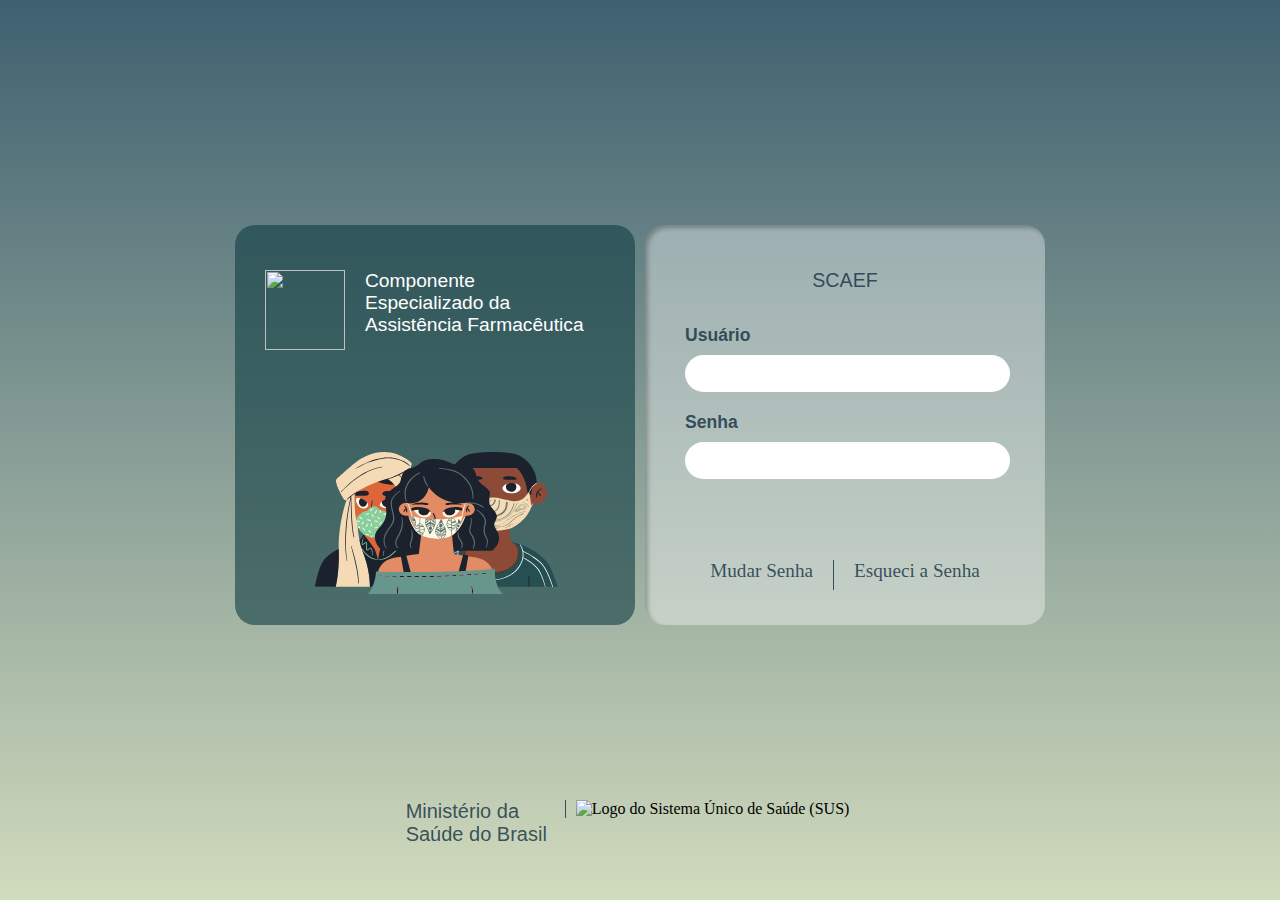
==== index.html @ 6664226a "Atualização: Layout completo" ====
<!DOCTYPE html>
<html lang="pt-br">
<head>
    <meta charset="UTF-8">
    <meta http-equiv="X-UA-Compatible" content="IE=edge">
    <meta name="viewport" content="width=device-width, initial-scale=1.0">
    <title>SCAEF</title>
    <link rel="stylesheet" href="estilo/estilo.css">
    
    <!--link de acesso ao bootstrap via CDN-->
    <link href="https://cdn.jsdelivr.net/npm/bootstrap@5.1.0/dist/css/bootstrap.min.css" rel="stylesheet" integrity="sha384-KyZXEAg3QhqLMpG8r+8fhAXLRk2vvoC2f3B09zVXn8CA5QIVfZOJ3BCsw2P0p/We" crossorigin="anonymous">  
</head>

<body>
    <main id = "mainbody">
        
        <section id="descricao" class="formatoconteiner"> 
            <div id="titulo">
                <picture>
                    <img id="logoscaef" src="mídia/imagens/logo_scaef.png" alt="">
                </picture>
                <p>Componente Especializado da Assistência Farmacêutica</p>
            </div>
            <section id = "personagens">
                <svg class="tamanhosvg" viewBox="0 0 90 90" fill="none" xmlns="http://www.w3.org/2000/svg">
                    <desc>Um dos personagens que têm o papel de trazer representatividade étnica. O personagem trazaz características árabes e usa um turbante.</desc>
                    <path d="M64.376 36.1286C64.376 39.1794 61.9327 41.6522 58.9184 41.6522C58.3284 41.6522 57.7336 41.5533 57.1627 41.3732C56.6016 44.2084 55.5483 46.8314 53.8291 48.9981L53.9585 51.2382L42.0616 72.8921L32.478 54.9602L32.58 53.3878C26.2702 49.1682 26.441 38.0284 26.441 28.1037C26.441 13.649 31.7159 10.6103 31.7159 10.6103C37.1728 6.65189 47.9046 8.12462 51.6333 12.9122C53.3292 15.0897 56.3984 22.659 57.3757 30.7836C57.8412 30.6626 58.3538 30.6035 58.9184 30.6035C61.9327 30.6035 64.376 33.0771 64.376 36.1286Z" fill="#DD6539"/>
                    <path d="M58.0331 59.9208C57.9755 59.8859 57.9002 59.9051 57.8658 59.9642L53.9515 53.3408L45.5801 63.8457L42.1502 71.655L39.2836 65.0423L36.1097 61.474L32.1469 55.8009L30.5269 58.7926L30.9656 64.0279C30.9164 64.0564 30.8981 64.1198 30.9262 64.1703L34.1466 70.657L41.9421 75.7984L56.3885 68.5885L58.0816 60.081C58.1091 60.0233 58.0887 59.9536 58.0331 59.9208ZM27.5119 46.2164C27.5119 42.9 30.3026 40.0692 35.2364 38.9424C36.2159 37.2234 37.6924 36.1286 39.3448 36.1286C40.9078 36.1286 42.3134 37.108 43.2907 38.669C45.4887 39.0057 47.5692 39.6706 49.2954 40.5689C49.5471 40.2215 49.8023 39.8784 50.0548 39.5325L51.0412 38.2341C51.6994 37.3693 52.3737 36.5172 53.0501 35.6673C53.73 34.8203 54.4106 33.9739 55.1088 33.1411L56.1558 31.8919C56.5123 31.4819 56.8617 31.0662 57.2252 30.6612C57.2969 30.5815 57.4193 30.5751 57.498 30.6484C57.5712 30.7153 57.5817 30.8263 57.5262 30.9053C57.2147 31.3531 56.8905 31.7887 56.5727 32.23L55.5968 33.5369C54.9464 34.4082 54.2784 35.2652 53.6105 36.1222C52.9383 36.9756 52.264 37.8277 51.5742 38.6662L50.5371 39.924C50.2805 40.2236 50.0252 40.5254 49.7672 40.8251C51.9377 42.0573 53.4593 43.6745 53.794 45.4697C54.1329 44.9892 54.483 44.5166 54.8388 44.0489C55.5152 43.1712 56.2099 42.3071 56.9721 41.4978C57.0663 41.3974 57.2231 41.3938 57.3223 41.4892C57.4102 41.5739 57.4228 41.7085 57.3595 41.8074C56.7584 42.7456 56.0897 43.6296 55.4027 44.4995C54.9042 45.1223 54.3966 45.7373 53.8629 46.3324C53.737 50.6402 46.6509 57.1569 39.4383 57.1569C32.1609 57.1569 27.5119 50.5221 27.5119 46.2164Z" fill="#89CF9E"/>
                    <path d="M36.983 39.4392C37.0891 39.3844 37.1749 39.363 37.2291 39.3089C37.6622 38.874 38.0995 38.4427 38.508 37.9843C38.5755 37.9088 38.5516 37.6796 38.4876 37.5714C38.3976 37.417 38.2113 37.4219 38.0841 37.5494C37.6418 37.9885 37.203 38.4313 36.7826 38.8904C36.7172 38.9616 36.7179 39.1367 36.7516 39.2435C36.7769 39.3246 36.9021 39.3744 36.983 39.4392ZM38.3962 55.5005C38.2894 55.4727 38.1192 55.5147 38.0384 55.5916C37.6341 55.9774 37.2494 56.3838 36.8599 56.7846C36.8374 56.8073 36.8177 56.8301 36.7994 56.8543C37.0399 56.9098 37.2839 56.9582 37.5314 56.9995C37.845 56.6785 38.1593 56.3589 38.4694 56.035C38.5284 55.9731 38.5615 55.8863 38.6283 55.7738C38.5474 55.672 38.4876 55.5247 38.3962 55.5005ZM43.7231 38.7409C43.5797 38.716 43.4355 38.6911 43.2907 38.669C43.2408 38.5893 43.1887 38.5124 43.1374 38.4363C43.1156 38.4918 43.1086 38.5587 43.1114 38.6342C43.1346 39.2114 43.1522 39.7894 43.1754 40.3667C43.1838 40.5717 43.2619 40.7283 43.4946 40.7311C43.695 40.734 43.8124 40.5767 43.8019 40.3297C43.7906 40.0642 43.7758 39.7987 43.7625 39.5332C43.766 39.5325 43.7695 39.5325 43.7723 39.5325C43.7562 39.2684 43.74 39.005 43.7231 38.7409ZM43.3786 56.2678C43.1634 56.2813 43.1072 56.4294 43.1114 56.6201C43.3033 56.5653 43.4939 56.5077 43.6837 56.4457C43.6373 56.3262 43.541 56.2571 43.3786 56.2678ZM37.2614 49.3995C37.2719 49.606 37.3739 49.7398 37.5806 49.7298C37.7662 49.7206 37.8787 49.5989 37.871 49.3988C37.8492 48.8016 37.8281 48.2044 37.7958 47.6079C37.7852 47.4036 37.6847 47.2428 37.4548 47.2663C37.2291 47.289 37.1658 47.4556 37.1777 47.6649C37.1939 47.9403 37.2066 48.2158 37.2213 48.4906C37.2178 48.4913 37.2143 48.4913 37.2115 48.4913C37.2284 48.7938 37.2459 49.097 37.2614 49.3995ZM44.1612 50.4651C44.0564 50.3078 43.8813 50.2373 43.7442 50.3697C43.6577 50.4537 43.5909 50.6801 43.6423 50.7676C43.9601 51.3122 44.3046 51.8418 44.6653 52.3585C44.7201 52.4368 44.9128 52.4625 45.026 52.4383C45.109 52.4212 45.168 52.2838 45.2306 52.2076C45.1863 52.093 45.1701 52.019 45.1329 51.9599C44.8116 51.4602 44.4895 50.9605 44.1612 50.4651ZM34.6859 48.04C34.4637 48.524 34.226 49.0016 33.9975 49.4835C33.9588 49.5654 33.9328 49.6537 33.8794 49.7953C33.9539 49.8779 34.0214 50.011 34.1262 50.0573C34.3069 50.1363 34.4384 50.0174 34.5171 49.8523C34.7639 49.3383 35.0079 48.8237 35.2512 48.3076C35.3391 48.1204 35.3412 47.9304 35.1401 47.8307C34.9319 47.7275 34.7836 47.8257 34.6859 48.04ZM42.5819 48.1019C42.6593 48.1994 42.7191 48.3454 42.8006 48.3589C42.9223 48.3788 43.0966 48.3468 43.1824 48.2656C43.586 47.8827 43.9685 47.4769 44.3573 47.0776C44.5507 46.879 44.5774 46.6897 44.4185 46.5544C44.2357 46.4 44.0705 46.4669 43.9179 46.6242C43.5312 47.025 43.1381 47.4193 42.7528 47.8215C42.6881 47.8898 42.6508 47.9859 42.5819 48.1019ZM32.3571 50.5299C32.2397 50.3484 32.0941 50.2288 31.8853 50.3669C31.6772 50.5043 31.7236 50.6922 31.8396 50.8723C32.1462 51.3485 32.4499 51.8275 32.7663 52.2987C32.8254 52.3863 32.9358 52.439 33.0469 52.5272C33.158 52.444 33.2923 52.3948 33.3105 52.318C33.3387 52.1998 33.3239 52.0389 33.262 51.9371C32.9723 51.4609 32.6594 50.9983 32.3571 50.5299ZM35.7532 55.0442C35.4199 54.9573 35.0866 54.8712 34.7526 54.7851C34.489 54.7175 34.226 54.6498 33.8906 54.5637C33.8245 54.6385 33.6951 54.7239 33.6607 54.8392C33.5995 55.0378 33.7212 55.1702 33.9159 55.2207C34.477 55.3673 35.0395 55.5133 35.602 55.6563C35.7848 55.7026 35.9437 55.645 35.9979 55.4606C36.0569 55.2577 35.9712 55.1004 35.7532 55.0442ZM41.0006 36.5108C40.957 36.4902 40.9134 36.4724 40.8698 36.4532C40.9008 36.4752 40.9366 36.4937 40.9781 36.5051C40.9851 36.5073 40.9929 36.5087 41.0006 36.5108ZM29.7309 49.7476C29.328 49.8601 28.9287 49.9875 28.5321 50.1213C28.6235 50.3085 28.7205 50.4957 28.8239 50.6815C29.2092 50.5513 29.584 50.4231 29.9531 50.2829C30.0262 50.2551 30.0973 50.0231 30.0579 49.9412C30.0094 49.8416 29.8216 49.722 29.7309 49.7476ZM53.4839 46.0348C52.9643 45.9074 52.4475 45.77 51.9293 45.6369C51.859 45.6191 51.7887 45.6035 51.6424 45.5679C51.5784 45.6512 51.4617 45.7437 51.4294 45.8604C51.383 46.0277 51.4744 46.1637 51.6523 46.2106C52.2133 46.358 52.7751 46.5046 53.3376 46.6484C53.5324 46.6989 53.7194 46.6762 53.7743 46.4484C53.8284 46.2227 53.7061 46.0903 53.4839 46.0348ZM51.4715 50.6815C51.4807 50.779 51.6262 50.8637 51.6762 50.9171C51.7359 50.9129 51.7647 50.9121 51.7837 50.9114C52.0158 50.6253 52.2309 50.3377 52.4285 50.0494C52.1592 50.1377 51.8913 50.2288 51.6262 50.327C51.5383 50.3598 51.4603 50.5648 51.4715 50.6815ZM42.8386 54.3267C42.3436 54.2064 41.8507 54.0747 41.3571 53.948C41.2608 53.9231 41.163 53.9003 40.9908 53.8583C40.9254 53.9387 40.8037 54.0277 40.7721 54.143C40.7229 54.326 40.8276 54.4605 41.0161 54.5096C41.5708 54.6548 42.1249 54.8022 42.6818 54.9403C42.8758 54.9887 43.0643 54.9595 43.1135 54.7267C43.1585 54.516 43.0558 54.3801 42.8386 54.3267ZM41.9344 50.1327C41.9428 49.7982 41.748 49.6693 41.4569 49.7619C40.9183 49.932 40.3847 50.1156 39.8475 50.2886C39.6443 50.3534 39.5627 50.4886 39.6169 50.6879C39.6731 50.8965 39.8341 50.9534 40.0261 50.8922C40.59 50.7135 41.1546 50.5335 41.7122 50.3356C41.8134 50.3 41.8858 50.179 41.9344 50.1327ZM32.6004 46.9609C32.6587 46.8975 32.6545 46.731 32.6187 46.6356C32.5863 46.5523 32.4696 46.5018 32.3705 46.4213C32.2573 46.4982 32.1595 46.5452 32.0864 46.6178C31.7039 46.9965 31.327 47.3816 30.9509 47.7659C30.9002 47.8179 30.8215 47.8798 30.8222 47.9368C30.8243 48.0699 30.8264 48.2421 30.9044 48.3226C30.9663 48.3859 31.1927 48.3909 31.2588 48.3276C31.7208 47.8884 32.1666 47.4293 32.6004 46.9609ZM50.1349 41.539C50.0154 41.3518 49.8635 41.2465 49.661 41.3711C49.4501 41.5006 49.493 41.6914 49.6104 41.8729C49.9233 42.3576 50.2319 42.8445 50.5519 43.3235C50.6067 43.4054 50.7115 43.4531 50.8155 43.5342C50.9231 43.4552 51.0574 43.4068 51.0785 43.3285C51.1094 43.2118 51.0996 43.0488 51.0391 42.9477C50.7494 42.4708 50.4337 42.0103 50.1349 41.539ZM38.2219 41.4672C38.1586 41.3789 37.9371 41.334 37.8274 41.3753C37.7487 41.4052 37.6587 41.6565 37.703 41.7312C38.0384 42.2978 38.3991 42.8495 38.7717 43.3912C38.8174 43.4574 38.9939 43.4787 39.0874 43.4495C39.1788 43.4211 39.2428 43.3008 39.3096 43.2296C39.2737 43.1228 39.2646 43.0559 39.2308 43.0047C38.9004 42.4879 38.5769 41.9661 38.2219 41.4672ZM47.8547 52.1713C47.7169 52.0596 47.5629 52.0617 47.437 52.1927C47.2992 52.3372 47.3098 52.5123 47.449 52.6333C47.8912 53.0162 48.3405 53.3921 48.799 53.7544C48.9656 53.6298 49.128 53.5024 49.2883 53.3743C49.2757 53.3565 49.2616 53.3394 49.2447 53.3252C48.7863 52.9344 48.3215 52.5514 47.8547 52.1713ZM39.8018 46.1978C40.3734 46.3729 40.9563 46.5103 41.5371 46.6562C41.7185 46.7018 41.8767 46.6484 41.9231 46.4548C41.973 46.2491 41.8858 46.0982 41.6679 46.0427C41.194 45.9224 40.7201 45.7985 40.2462 45.6768C40.1231 45.6455 39.9994 45.617 39.8018 45.5693C39.7364 45.649 39.5831 45.7522 39.5859 45.8512C39.588 45.9729 39.6984 46.1665 39.8018 46.1978ZM37.1918 45.7131C37.2494 45.5366 37.1405 45.3914 36.9548 45.3422C36.3755 45.1899 35.7954 45.039 35.2139 44.8945C35.0276 44.8482 34.8595 44.9301 34.8511 45.1209C34.8462 45.2426 34.946 45.4519 35.0416 45.481C35.64 45.6661 36.2503 45.8113 36.9323 45.9893C37.0069 45.9145 37.1531 45.832 37.1918 45.7131ZM47.8315 40.9468C47.7844 40.845 47.5959 40.719 47.508 40.744C46.8977 40.9169 46.2937 41.1155 45.6996 41.3376C45.6131 41.3703 45.5358 41.5768 45.5491 41.6921C45.5604 41.7903 45.7087 41.8715 45.7924 41.9569C46.4737 41.7255 47.1037 41.5227 47.7218 41.2878C47.7963 41.2593 47.8701 41.0294 47.8315 40.9468ZM39.9944 41.045C40.1541 41.144 40.346 41.0522 40.4501 40.8351C40.6891 40.3404 40.9247 39.8435 41.1595 39.3467C41.1912 39.2812 41.2116 39.2114 41.2608 39.0819C41.1827 38.9972 41.0983 38.8278 41.0006 38.8192C40.8825 38.8093 40.6933 38.9032 40.6378 39.0086C40.3678 39.5168 40.133 40.045 39.8855 40.566C39.7941 40.7561 39.806 40.9283 39.9944 41.045ZM45.5048 54.8129C45.443 55.0314 45.5618 55.1659 45.7636 55.2207C45.9302 55.2663 46.0976 55.3097 46.2642 55.3524C46.5356 55.2108 46.8028 55.0634 47.0651 54.9089C46.6812 54.8093 46.298 54.7104 45.9148 54.6093C45.7165 54.5573 45.5625 54.61 45.5048 54.8129ZM40.9978 56.8102C40.8783 56.8016 40.6912 56.897 40.6357 57.0031C40.6188 57.0344 40.6041 57.0671 40.5879 57.0992C40.8002 57.0792 41.0119 57.0543 41.2228 57.0237C41.1539 56.9362 41.0801 56.8159 40.9978 56.8102ZM31.9542 40.3517C31.9514 40.2649 31.9458 40.1781 31.9409 40.0919C31.7334 40.1951 31.533 40.3041 31.339 40.4151C31.3544 40.5995 31.436 40.7404 31.6484 40.7297C31.8734 40.7183 31.9612 40.5646 31.9542 40.3517ZM42.8983 44.7906C43.0601 44.923 43.2387 44.9493 43.3793 44.7749C43.5234 44.597 43.4468 44.4297 43.2886 44.298C42.8484 43.93 42.4069 43.5634 41.9625 43.2004C41.9013 43.1506 41.8233 43.1235 41.7129 43.0637C41.6222 43.1442 41.4724 43.2132 41.4598 43.3022C41.4422 43.4246 41.4907 43.6061 41.5779 43.6851C42.0054 44.0681 42.4547 44.4261 42.8983 44.7906ZM29.8786 46.0761C29.2894 45.8946 28.6896 45.748 28.0898 45.602C27.9049 45.5572 27.7615 45.649 27.7242 45.8426C27.6884 46.032 27.7819 46.1637 27.9661 46.2142C28.2987 46.3053 28.6334 46.3907 28.9673 46.4776C29.231 46.5452 29.4954 46.6107 29.8322 46.6954C29.9025 46.6256 30.0663 46.5359 30.0712 46.4377C30.0776 46.316 29.9763 46.106 29.8786 46.0761ZM46.9434 45.5124C47.4968 45.6561 48.0522 45.7949 48.6056 45.9402C48.8102 45.9935 48.9825 45.9587 49.0387 45.7366C49.0985 45.5038 48.96 45.3793 48.7455 45.3252C48.1999 45.1863 47.655 45.0461 47.1101 44.9066C47.0665 44.8952 47.0222 44.8867 46.9069 44.8603C46.8415 44.9429 46.717 45.0354 46.6868 45.1543C46.639 45.3401 46.7613 45.4654 46.9434 45.5124ZM46.7901 47.7937C46.7529 47.8193 46.639 47.8542 46.6017 47.9282C46.3162 48.502 46.0329 49.0778 45.7833 49.6672C45.7453 49.7569 45.8508 49.9761 45.9485 50.0352C46.0258 50.0815 46.2649 50.011 46.3092 49.927C46.6038 49.3682 46.8731 48.7959 47.1326 48.2194C47.2261 48.0115 47.0665 47.7966 46.7901 47.7937ZM29.6522 43.2132C29.4834 43.4139 29.598 43.5898 29.7682 43.7307C30.1887 44.0802 30.6098 44.4297 31.0352 44.7735C31.1091 44.8333 31.204 44.8667 31.3228 44.9301C31.4149 44.849 31.5633 44.7785 31.5654 44.703C31.5696 44.5678 31.5246 44.3849 31.4311 44.3009C31.0254 43.9343 30.5923 43.5997 30.1739 43.2474C30.0023 43.1029 29.8216 43.0118 29.6522 43.2132ZM37.3598 53.8434C37.4407 53.8199 37.4927 53.6946 37.5715 53.5971C37.4955 53.4796 37.4548 53.3714 37.3781 53.306C36.9408 52.9337 36.4957 52.5707 36.0527 52.2055C35.8924 52.0738 35.718 52.0304 35.576 52.2133C35.441 52.3877 35.4994 52.56 35.6583 52.6959C35.8805 52.8846 36.1062 53.0689 36.3312 53.2554C36.5562 53.4412 36.772 53.6398 37.0118 53.8042C37.0997 53.864 37.2544 53.8747 37.3598 53.8434ZM49.2982 47.267C49.0894 47.2876 49.0155 47.4414 49.0254 47.6414C49.0387 47.9076 49.0521 48.1738 49.0655 48.4393C49.064 48.4393 49.0626 48.4393 49.0619 48.44C49.0788 48.7696 49.0908 49.1006 49.1147 49.4302C49.1287 49.6209 49.2391 49.7476 49.4332 49.7305C49.6181 49.7142 49.7327 49.5868 49.725 49.3931C49.6997 48.7874 49.6659 48.1824 49.6322 47.578C49.6209 47.3688 49.5042 47.2463 49.2982 47.267ZM33.6846 41.6757C33.7394 41.8971 33.9012 41.9597 34.1079 41.8928C34.669 41.7113 35.2322 41.5333 35.7869 41.334C35.8924 41.2963 35.9662 41.1682 36.0134 41.1226C36.0021 40.7952 35.8256 40.677 35.5683 40.7575C35.0226 40.929 34.4805 41.1098 33.9363 41.2856C33.7472 41.3469 33.6326 41.4686 33.6846 41.6757ZM34.92 36.6112C35.5535 35.9912 35.6505 34.7455 35.0142 33.9412C33.8112 32.4201 30.9565 30.3594 28.1531 30.7423C27.3255 30.8555 27.1315 31.7873 27.5857 33.354C28.8949 37.8725 32.812 38.6761 34.92 36.6112ZM43.0713 35.2637C44.0374 32.509 47.3773 29.9415 51.9757 31.0804C53.0585 31.3488 53.8594 32.082 53.2392 33.4792C50.0674 40.6194 42.6994 36.3229 43.0713 35.2637Z" fill="#FEFAE5"/>
                    <path d="M61.1438 31.0843C60.4638 30.7768 59.7115 30.6038 58.9184 30.6038C58.372 30.6038 57.8742 30.66 57.4207 30.7732C56.6332 27.4056 54.4022 21.4926 48.1795 17.8282C37.5933 20.9111 30.7343 24.5591 26.4452 27.5373C26.4431 27.7252 26.441 27.9124 26.441 28.1039C26.441 34.7223 26.3665 41.8803 28.1869 47.1669C28.7529 54.2793 29.8097 61.3433 31.7264 66.111C37.0962 79.4688 36.6075 89.8398 36.6075 89.8398L13.8481 89.7694C13.8481 89.7694 16.3252 80.3728 15.8238 64.488C15.5046 54.3526 17.7195 41.2105 21.0614 32.021C20.4265 32.3883 19.582 32.1982 19.1777 31.5256C16.5649 27.1779 14.587 23.1697 13.9978 19.901C13.8199 18.9166 14.1968 17.9172 14.9949 17.2716C17.7785 15.0187 24.3774 8.79397 28.1292 6.10475C34.8511 1.28652 49.3924 -5.12333 63.8712 6.79022C64.2797 7.12691 64.966 8.32346 63.7805 10.0482C64.2846 10.8027 64.7979 11.9708 65.2367 13.7674C66.3891 18.486 64.5912 26.9757 61.1438 31.0843Z" fill="#F4DBB5"/>
                    <path d="M24.6403 50.0089C24.7078 50.5812 24.7591 51.1542 24.84 51.7251L25.0777 53.4377L25.387 55.1411C25.5101 55.7062 25.6486 56.2686 25.7794 56.8316C25.8019 56.9298 25.8982 56.9932 25.9966 56.9725C26.0972 56.9512 26.1619 56.8522 26.1415 56.7512L26.1387 56.7369C26.0255 56.1775 25.9031 55.6215 25.7977 55.0613L25.5368 53.3679L25.3252 51.6646C25.2527 51.0973 25.2105 50.5257 25.1508 49.9562C24.9335 47.6756 24.7711 45.3879 24.6558 43.0965C24.5264 40.8059 24.4392 38.5125 24.3647 36.2183C24.3267 35.0709 24.2965 33.9235 24.2684 32.776C24.2402 31.7033 24.2149 30.6292 24.1995 29.5565C24.2142 29.5458 24.2283 29.5337 24.2423 29.523L25.5459 28.513C25.9819 28.1777 26.4199 27.8439 26.8509 27.4972C26.9079 27.451 26.9262 27.367 26.8882 27.3001C26.8467 27.226 26.7539 27.2004 26.6808 27.2417C26.4403 27.3798 26.2069 27.5278 25.9692 27.6709L25.2731 28.1243C24.8119 28.4318 24.3605 28.755 23.9175 29.0903C23.4745 29.4248 23.0407 29.7743 22.6238 30.1445C22.4156 30.3302 22.2117 30.5217 22.0092 30.7153C21.8123 30.9189 21.6176 31.1111 21.4334 31.3446C21.3771 31.415 21.3785 31.519 21.4404 31.588C21.5093 31.6649 21.6267 31.6713 21.7027 31.6015L21.7104 31.5944C21.9009 31.4207 22.1119 31.2357 22.3207 31.0641C22.5281 30.8876 22.7384 30.7132 22.9535 30.5431C23.208 30.3388 23.4661 30.1373 23.7227 29.9345C23.3831 31.4905 23.0358 33.0451 22.7116 34.6054L22.2216 37.2811C22.062 38.173 21.8834 39.0627 21.7589 39.961C21.4903 41.7548 21.1999 43.5464 21.0087 45.3508C20.9067 46.2527 20.7851 47.1517 20.6993 48.055L20.4616 50.767C20.1987 54.3865 20.0454 58.0182 20.1298 61.6491C20.1818 63.4642 20.2556 65.2794 20.4244 67.0881C20.5896 68.8982 20.8048 70.6991 21.1767 72.49C21.1943 72.5718 21.273 72.6245 21.3539 72.6089C21.4362 72.5932 21.4903 72.5128 21.4748 72.4295L21.4734 72.4217C21.1416 70.6592 20.9588 68.8533 20.8301 67.0539C20.688 65.2537 20.6304 63.4472 20.6009 61.6406C20.5601 58.0274 20.7105 54.4129 20.996 50.8104L21.233 48.1098C21.3166 47.2094 21.4362 46.3132 21.536 45.4156C21.7202 43.6169 22.0163 41.8331 22.2659 40.0429C22.3819 39.146 22.5513 38.2577 22.7032 37.3672L23.1673 34.6951C23.3937 33.5099 23.632 32.3269 23.8704 31.1438C23.8669 31.6898 23.8641 32.235 23.862 32.781C23.8641 33.9306 23.8774 35.0801 23.8936 36.2297C23.9259 38.5289 24.0145 40.8273 24.1207 43.125C24.2346 45.4227 24.4034 47.7183 24.6403 50.0089ZM55.8844 41.3526C56.2753 41.5227 56.6895 41.6494 57.1198 41.6822C57.1943 41.6879 57.2681 41.648 57.3033 41.5761C57.349 41.4814 57.3103 41.3676 57.2175 41.3206L57.2112 41.3177C57.0256 41.2252 56.8378 41.1512 56.6515 41.0736L56.089 40.8501L55.5237 40.628C55.3345 40.5554 55.1419 40.4799 54.9513 40.4152L54.9436 40.413C54.8873 40.3938 54.8227 40.4087 54.7805 40.4564C54.7235 40.5205 54.7284 40.6187 54.7917 40.6771C54.957 40.828 55.1313 40.9476 55.3155 41.0586C55.4984 41.1704 55.6889 41.2672 55.8844 41.3526ZM27.578 74.977C27.1195 72.9263 26.633 70.8834 26.081 68.8583C25.5333 66.8311 24.9567 64.8145 24.3134 62.8158C24.2888 62.7375 24.2065 62.6926 24.1284 62.7147C24.0476 62.7382 24.0005 62.8229 24.023 62.9048L24.0237 62.9062C24.3028 63.9134 24.577 64.9249 24.8421 65.9378C25.1093 66.95 25.3723 67.9636 25.6254 68.9793C26.1338 71.0101 26.6203 73.0466 27.0548 75.0931C27.1589 75.6056 27.2784 76.1152 27.3797 76.6284L27.6834 78.1674C27.7847 78.6799 27.8663 79.1959 27.9584 79.7106L28.092 80.4829L28.208 81.2573C28.3781 82.2887 28.492 83.3259 28.6003 84.3622L28.7107 85.9204L28.722 87.4771V87.4878C28.7234 87.5846 28.7979 87.6665 28.8949 87.6729C28.9976 87.68 29.0862 87.6017 29.0925 87.4978C29.2338 85.3737 28.9976 83.2661 28.7163 81.1819C28.4203 79.097 28.0301 77.0285 27.578 74.977ZM27.4064 11.073L27.4106 11.0701C28.767 10.2238 30.1915 9.46996 31.6329 8.77239C33.0757 8.07411 34.5466 7.43419 36.045 6.87044C39.0389 5.74578 42.1369 4.87524 45.3002 4.48018C48.4545 4.07588 51.6888 4.13068 54.7685 4.92435C57.8482 5.69809 60.7296 7.23844 63.1139 9.37529C63.1898 9.44292 63.3066 9.43793 63.3748 9.36177C63.4437 9.28489 63.4388 9.16602 63.3628 9.09626C62.1654 7.99225 60.8491 7.0128 59.4211 6.22483C57.9945 5.43757 56.4673 4.83822 54.8958 4.42039C54.109 4.21468 53.3109 4.05594 52.5073 3.93636C51.7029 3.82389 50.8936 3.752 50.0829 3.7157C49.2729 3.67726 48.4615 3.68865 47.6522 3.72495C46.8422 3.76197 46.035 3.83315 45.2327 3.94205C43.6268 4.15133 42.0398 4.48303 40.4789 4.90229C38.9173 5.32154 37.3816 5.83476 35.8777 6.42485C32.8697 7.6093 29.9679 9.05213 27.2447 10.8131C27.1751 10.858 27.154 10.952 27.1969 11.0231C27.2412 11.0957 27.3347 11.1178 27.4064 11.073ZM23.523 21.0582C24.5559 20.1941 25.6036 19.347 26.6815 18.5427C27.7594 17.7376 28.8619 16.9675 29.9869 16.2343C31.1147 15.5047 32.2657 14.8135 33.4406 14.1686C34.6177 13.5244 35.8284 12.95 37.054 12.4126C38.2838 11.8851 39.543 11.4331 40.822 11.0445C42.1031 10.6665 43.4081 10.3747 44.7279 10.1682L44.7321 10.1675C44.8313 10.1526 44.9009 10.0593 44.8875 9.95755C44.8748 9.85505 44.7813 9.78245 44.6794 9.79597C43.3364 9.97321 42.0047 10.238 40.6948 10.5925C39.3926 10.9705 38.1094 11.4132 36.8564 11.9328C35.607 12.461 34.3828 13.0489 33.1903 13.6946C32.0006 14.3459 30.8313 15.0342 29.6972 15.778C27.4345 17.275 25.2654 18.9121 23.2193 20.6938C21.1704 22.4726 19.2171 24.3589 17.4199 26.4046C17.3658 26.4673 17.37 26.5626 17.4305 26.6196C17.4916 26.6772 17.588 26.6737 17.6449 26.6118L17.6477 26.6082C18.5569 25.6181 19.5223 24.6699 20.5045 23.7474C21.4868 22.8235 22.4916 21.9245 23.523 21.0582ZM60.7563 16.8429C60.1538 16.6208 59.5477 16.4293 58.9127 16.3033C58.822 16.2848 58.7306 16.3368 58.7004 16.4272C58.668 16.5261 58.7201 16.6322 58.8171 16.6656L58.8234 16.6678C59.1131 16.7667 59.4113 16.8692 59.7009 16.9824C59.9934 17.0892 60.2831 17.2038 60.5686 17.3269C61.1416 17.5696 61.7056 17.8302 62.247 18.1284C62.7891 18.4245 63.3101 18.7576 63.7854 19.1434C64.023 19.3356 64.2487 19.5428 64.4505 19.7706C64.6573 19.9941 64.8387 20.2396 64.9983 20.4994L65.0011 20.5037C65.0405 20.5678 65.1213 20.5948 65.1916 20.5635C65.2683 20.5286 65.3034 20.4375 65.269 20.3599C65.0018 19.7485 64.5757 19.221 64.092 18.7811C63.611 18.3334 63.0668 17.9711 62.5057 17.6515C61.9432 17.334 61.3568 17.0671 60.7563 16.8429ZM63.1842 10.5619L63.1793 10.5654C62.6006 10.989 61.9952 11.394 61.3849 11.7812C60.7732 12.1677 60.1566 12.5485 59.5266 12.9037C58.2687 13.6191 56.9939 14.306 55.6826 14.9153C54.3741 15.5296 53.0522 16.1183 51.6994 16.6265C50.5582 17.0813 49.3945 17.4743 48.2281 17.8586C48.2112 17.8487 48.195 17.838 48.1781 17.828C45.9211 18.485 43.8356 19.1684 41.9062 19.8652C44.652 20.9536 48.9607 22.2484 52.7667 21.5999C51.6663 20.3571 50.3248 19.1769 48.6991 18.1498L48.7603 18.1327C49.1105 18.0309 49.4641 17.9412 49.8094 17.8238C50.5005 17.5924 51.198 17.376 51.8794 17.1134C52.2211 16.9874 52.5642 16.8621 52.9024 16.7254L53.9142 16.3055C54.2531 16.1702 54.5843 16.0165 54.9176 15.8663C55.2298 15.7218 55.5476 15.5887 55.8548 15.4342C55.864 15.4591 55.878 15.4833 55.8984 15.5033L55.9027 15.5075C56.3034 15.8997 56.7014 16.3104 57.0825 16.7297C57.4685 17.1461 57.8433 17.5732 58.2061 18.0103C58.938 18.8779 59.6236 19.7848 60.2522 20.7286C60.5672 21.1999 60.8653 21.6818 61.1466 22.1736C61.425 22.6669 61.6788 23.1737 61.9214 23.6848C62.1577 24.1994 62.3637 24.7269 62.5465 25.2622C62.7265 25.7996 62.8671 26.3484 62.9831 26.9036L62.9838 26.9072C63 26.9847 63.0724 27.0381 63.1512 27.0274C63.2348 27.0175 63.2939 26.9399 63.2827 26.8559C63.2109 26.2765 63.0872 25.7042 62.9353 25.1397C62.7715 24.5795 62.5746 24.0293 62.3517 23.4912C61.9003 22.4156 61.3252 21.4006 60.6973 20.4268C60.056 19.4616 59.3529 18.5398 58.5942 17.67C57.8447 16.818 57.0593 16.0065 56.1938 15.2662L56.8927 14.9182L57.8623 14.4064C58.1864 14.2384 58.5014 14.0519 58.8206 13.8739C59.1413 13.6988 59.452 13.5052 59.7642 13.3152C61.013 12.5521 62.2294 11.7421 63.3691 10.8053C63.431 10.7541 63.4437 10.6622 63.3966 10.596C63.3473 10.527 63.2524 10.5121 63.1842 10.5619ZM54.0506 28.8454C54.3291 28.4995 53.9606 26.9719 53.0712 26.5292C53.0712 26.5292 46.838 25.0899 45.4057 26.7812C43.9734 28.4717 45.957 29.2832 46.8731 29.3237C48.1127 29.3786 53.7722 29.1921 54.0506 28.8454ZM27.7566 26.5819C26.8861 27.0616 26.5809 28.6041 26.8734 28.9379C27.1666 29.2725 32.8289 29.2177 34.065 29.1095C34.9784 29.0305 36.9267 28.1357 35.4255 26.5071C33.9244 24.8785 27.7566 26.5819 27.7566 26.5819ZM37.973 32.3931L37.9716 32.3966C37.8914 32.7767 37.8267 33.1583 37.7655 33.5405C37.7016 33.9227 37.6502 34.3057 37.5996 34.6894C37.5497 35.073 37.5054 35.4574 37.4695 35.8425C37.4358 36.2283 37.402 36.6148 37.3901 37.0035V37.0077C37.3873 37.0946 37.4449 37.1743 37.5321 37.1949C37.6313 37.2177 37.7304 37.1551 37.7529 37.0554C37.8394 36.676 37.9041 36.2938 37.9688 35.9108C38.0313 35.5286 38.0855 35.1442 38.134 34.7598C38.1811 34.3747 38.2282 33.9897 38.2627 33.6031C38.2999 33.2173 38.3337 32.8308 38.352 32.4422C38.3562 32.3489 38.2936 32.2635 38.2001 32.2436C38.0967 32.2208 37.9948 32.2877 37.973 32.3931ZM58.0584 38.0213C58.159 38.0313 58.249 37.9573 58.2595 37.8548L58.2602 37.8427C58.2778 37.6676 58.2848 37.4946 58.2961 37.3216L58.3495 36.8077C58.384 36.5714 58.4191 36.3351 58.4691 36.1037C58.5457 36.1414 58.6174 36.1842 58.6849 36.2354C58.8206 36.3443 58.9402 36.476 59.0456 36.6283C59.1518 36.7799 59.2376 36.955 59.3177 37.1344C59.3951 37.3131 59.4654 37.5103 59.5245 37.6918L59.5294 37.7067C59.5554 37.7857 59.6292 37.8413 59.7157 37.8398C59.8219 37.8384 59.9063 37.7494 59.9041 37.6419C59.8999 37.3999 59.857 37.1821 59.7895 36.9579C59.7213 36.7372 59.6264 36.5194 59.49 36.3194C59.3543 36.1194 59.1764 35.9386 58.9598 35.8069C58.8431 35.7371 58.7152 35.6909 58.5851 35.6617C58.6673 35.3898 58.7672 35.125 58.8959 34.8766C58.9753 34.7321 59.0555 34.5876 59.1518 34.4566C59.2404 34.3242 59.3585 34.1925 59.4548 34.1007L59.4766 34.0801C59.5399 34.0188 59.5554 33.9192 59.5083 33.8402C59.4534 33.7491 59.3367 33.7206 59.2467 33.7754C59.0576 33.8921 58.931 34.0203 58.7981 34.1633C58.6688 34.305 58.5598 34.4616 58.4592 34.6232C58.2609 34.9477 58.1231 35.3029 58.0226 35.6631C57.9171 36.0233 57.8735 36.3941 57.8461 36.7621C57.8384 36.9465 57.8412 37.1309 57.8426 37.3138C57.8595 37.4967 57.8714 37.679 57.8946 37.8598C57.9052 37.9437 57.9713 38.0121 58.0584 38.0213ZM31.4986 36.4475C32.9808 36.7735 34.4243 35.6503 34.7224 33.9377C34.74 33.8387 34.752 33.7398 34.7611 33.6409C33.8133 32.5788 32.1673 31.3617 30.3427 30.894C29.8519 31.3467 29.4898 31.9923 29.3562 32.7568C29.058 34.4687 30.0171 36.1215 31.4986 36.4475ZM47.2155 36.6404C49.0064 36.9949 50.7417 35.8119 51.0919 33.9989C51.3288 32.7682 50.8662 31.5652 49.9852 30.8072C47.6986 30.7523 45.8367 31.6414 44.5795 32.9041C44.3419 34.6488 45.4866 36.2988 47.2155 36.6404ZM36.6075 89.8396L90 90.0055C90 90.0055 87.0441 76.0334 79.5804 69.2726C73.1517 63.45 64.5469 61.8548 58.088 60.0561C58.0859 60.0646 58.0852 60.0732 58.0816 60.081C57.7041 60.874 57.2576 61.6192 56.7963 62.3588C56.3238 63.0905 55.8183 63.8009 55.2846 64.49C54.2187 65.8694 53.0023 67.1329 51.6635 68.2533C50.9857 68.8028 50.2763 69.316 49.5338 69.7751C48.7884 70.23 48.0059 70.6243 47.1959 70.9482C46.3866 71.2756 45.5414 71.5063 44.6892 71.6764L44.0445 71.7753C43.83 71.8081 43.6113 71.8145 43.3962 71.8358C42.9834 71.8849 42.5672 71.8636 42.1538 71.8671C42.1369 71.8778 42.1186 71.8857 42.0975 71.8864C40.9148 71.9419 39.7118 71.7611 38.5861 71.3568C37.4562 70.9589 36.4071 70.351 35.46 69.6235C34.5143 68.8918 33.6663 68.0426 32.914 67.1208C32.2615 66.3271 31.6856 65.4758 31.1702 64.591C31.3474 65.1192 31.5323 65.6274 31.7264 66.1108C37.0962 79.4686 36.6075 89.8396 36.6075 89.8396ZM45.5956 69.2747C45.5984 69.3296 45.6413 69.3737 45.6961 69.3751C45.753 69.3765 45.8002 69.331 45.8016 69.2733V69.2705C45.8318 68.1714 45.9105 67.0639 46.1187 65.9919C46.222 65.458 46.3535 64.9256 46.5722 64.4494C46.6826 64.2138 46.8169 63.9917 46.9842 63.8294C47.0686 63.7497 47.1607 63.6863 47.2563 63.6458C47.307 63.6237 47.4138 63.6258 47.5256 63.6536C47.752 63.7077 47.996 63.8237 48.233 63.9433C48.4713 64.065 48.7111 64.196 48.9544 64.327C49.1984 64.4572 49.4452 64.5875 49.706 64.7042C49.9683 64.8188 50.2397 64.9291 50.5638 64.969C50.7248 64.9854 50.9084 64.984 51.0947 64.9057C51.2831 64.8316 51.435 64.6679 51.5166 64.5049C51.6776 64.1725 51.6839 63.8607 51.6818 63.5632C51.6607 62.9781 51.5777 62.4343 51.5201 61.8847C51.4603 61.3381 51.4027 60.7928 51.4139 60.264C51.4202 60.002 51.4448 59.7408 51.5138 59.5187C51.5475 59.4084 51.5953 59.3123 51.6516 59.2439C51.7057 59.1763 51.7753 59.1372 51.8456 59.1201C51.9054 59.1044 52.0073 59.1172 52.1135 59.1535C52.2204 59.1884 52.3329 59.2425 52.4447 59.303C52.669 59.4262 52.8912 59.5785 53.1134 59.7337C53.5641 60.0433 53.9937 60.3935 54.5513 60.6376C54.694 60.6946 54.8487 60.7473 55.0364 60.7501C55.1299 60.7508 55.2333 60.7345 55.331 60.691C55.4288 60.6483 55.5145 60.5786 55.5764 60.5024C55.6383 60.427 55.684 60.3444 55.7163 60.2547C55.7473 60.1686 55.7641 60.086 55.7754 60.0063C55.7965 59.8475 55.7965 59.6966 55.7895 59.5493C55.7536 58.9642 55.627 58.4161 55.4892 57.873C55.1939 56.7917 54.836 55.7404 54.4219 54.7069C54.398 54.6471 54.3319 54.615 54.27 54.6357C54.206 54.657 54.1716 54.7275 54.1927 54.7923L54.1934 54.7944C54.5379 55.8408 54.867 56.8985 55.1074 57.9684C55.227 58.5008 55.3366 59.0432 55.3542 59.5664C55.3613 59.8212 55.3366 60.0938 55.2291 60.2034C55.1763 60.2604 55.1306 60.2782 55.0427 60.2775C54.9555 60.2753 54.8445 60.2405 54.7355 60.1921C54.514 60.0931 54.2911 59.9451 54.0717 59.7913C53.8509 59.6383 53.6316 59.4746 53.4059 59.3123C53.1802 59.15 52.9502 58.9877 52.6943 58.8425C52.5663 58.7706 52.432 58.7022 52.2788 58.6496C52.1269 58.599 51.9504 58.5542 51.7395 58.5948C51.5412 58.6346 51.3654 58.7499 51.2459 58.8959C51.1256 59.0411 51.0546 59.2005 51.0061 59.3543C50.9112 59.6625 50.888 59.9593 50.8781 60.2504C50.8662 60.8313 50.9224 61.3922 50.985 61.9467C51.0476 62.499 51.132 63.0528 51.1538 63.5767C51.1615 63.8287 51.1376 64.0906 51.0525 64.2593C51.0089 64.3419 50.9604 64.3903 50.8922 64.4202C50.8247 64.4515 50.7255 64.4608 50.6159 64.4501C50.3937 64.428 50.1462 64.3391 49.9064 64.2366C49.6645 64.1326 49.4241 64.0102 49.1822 63.8849C48.9396 63.7596 48.6963 63.6287 48.4425 63.507C48.1873 63.3881 47.9292 63.2671 47.6205 63.2002C47.4673 63.1717 47.2873 63.1439 47.0813 63.2286C46.9252 63.2991 46.7916 63.4009 46.6798 63.5141C46.4576 63.7433 46.3127 64.0095 46.196 64.2771C45.9675 64.8153 45.8487 65.3719 45.758 65.9278C45.6743 66.4845 45.6279 67.0425 45.6019 67.6006C45.5759 68.1586 45.5716 68.7153 45.5956 69.2747ZM43.7562 63.9269C45.4964 60.3344 53.9585 51.2382 53.9585 51.2382L57.9234 59.9159C57.9002 59.9258 57.8798 59.9415 57.8658 59.9643L57.8644 59.9678C57.4348 60.7081 56.9658 61.4349 56.4694 62.1346C55.9793 62.8407 55.4597 63.5255 54.9141 64.1853C53.8242 65.5078 52.6296 66.74 51.3225 67.8305C50.6665 68.3722 49.9781 68.8719 49.2638 69.3296C48.5494 69.788 47.7942 70.173 47.0229 70.5211C46.2495 70.8671 45.4388 71.1169 44.6168 71.3162C43.8096 71.5141 42.982 71.6002 42.1502 71.655C42.139 71.6486 42.1263 71.6458 42.1137 71.6436C42.2276 70.7994 42.956 65.5783 43.7562 63.9269ZM33.1179 61.1146C33.2824 60.9708 33.4463 60.8298 33.6101 60.7152C33.6916 60.6583 33.7739 60.607 33.8463 60.5757C33.9216 60.543 33.9708 60.5437 33.9715 60.5501C34.0003 60.5608 34.0334 60.5885 34.0685 60.6519C34.103 60.7138 34.1304 60.7999 34.1508 60.8918C34.1909 61.0783 34.2042 61.2882 34.207 61.4997C34.2105 61.9239 34.1782 62.3617 34.1388 62.8008C34.1009 63.2407 34.0488 63.6806 34.0256 64.1405C34.0158 64.3725 34.0144 64.616 34.0734 64.8772C34.1051 65.0074 34.1522 65.1512 34.2654 65.2886C34.3779 65.431 34.5839 65.5164 34.7449 65.5135C34.9088 65.5164 35.0409 65.4758 35.1619 65.4324C35.2807 65.3868 35.3897 65.3335 35.493 65.2765C35.6984 65.1626 35.8875 65.0381 36.0703 64.9128C36.2538 64.7875 36.4324 64.6615 36.6103 64.5498C36.6996 64.4942 36.7889 64.443 36.8754 64.4003C36.9598 64.3597 37.0498 64.3284 37.1018 64.3262C37.1145 64.3255 37.1236 64.3255 37.1292 64.3262C37.137 64.3298 37.1271 64.3227 37.1447 64.3319C37.1749 64.3462 37.2052 64.3704 37.2354 64.3953C37.2952 64.4494 37.3521 64.5213 37.4027 64.6024C37.5047 64.7654 37.5827 64.9612 37.6481 65.1612C37.7782 65.5648 37.8563 65.9954 37.9252 66.4275C38.0566 67.2931 38.1101 68.18 38.1361 69.0605V69.064C38.1382 69.1281 38.1888 69.1808 38.2535 69.1836C38.321 69.1858 38.378 69.1331 38.3801 69.0648C38.4159 68.1679 38.3906 67.2746 38.2992 66.3777C38.2521 65.9285 38.1797 65.4808 38.0496 65.0345C37.9835 64.8117 37.9041 64.5882 37.7775 64.3711C37.7142 64.2629 37.6376 64.1554 37.5356 64.0586C37.4829 64.0116 37.4266 63.9654 37.3591 63.9291C37.3296 63.9098 37.267 63.8849 37.222 63.8757C37.1735 63.865 37.1278 63.8621 37.0849 63.8636C36.9169 63.8714 36.7973 63.9219 36.682 63.9703C36.5695 64.0216 36.4662 64.0778 36.367 64.1355C36.168 64.2522 35.9831 64.3754 35.7989 64.4935C35.6154 64.611 35.4347 64.7284 35.254 64.8245C35.0789 64.9192 34.8799 64.9989 34.7611 64.9918C34.7027 64.9868 34.6894 64.9776 34.6613 64.9462C34.6331 64.9128 34.6022 64.8416 34.5846 64.7569C34.5473 64.5832 34.5466 64.3775 34.5572 64.1661C34.5797 63.739 34.6324 63.2955 34.6732 62.8507C34.714 62.4051 34.7527 61.9552 34.7435 61.4904C34.7386 61.2576 34.7245 61.022 34.6697 60.7736C34.6409 60.6497 34.6036 60.5209 34.5305 60.3885C34.4602 60.2597 34.3336 60.1138 34.1536 60.049C34.0587 60.0113 33.9469 60.007 33.8639 60.0212C33.7767 60.034 33.705 60.0597 33.6403 60.0874C33.5109 60.1451 33.4069 60.2141 33.3091 60.2846C33.1158 60.4277 32.9484 60.58 32.7839 60.7302C32.6194 60.8804 32.4598 61.0306 32.2988 61.1665C32.1405 61.2996 31.9669 61.4335 31.8277 61.4854C31.7946 61.4968 31.7665 61.5025 31.7524 61.5018C31.7384 61.5004 31.737 61.5025 31.7271 61.4961C31.718 61.4897 31.7004 61.4719 31.6842 61.442C31.668 61.4128 31.6575 61.3843 31.647 61.3416C31.6076 61.1715 31.6097 60.9523 31.6216 60.7423C31.6484 60.3152 31.7187 59.8803 31.7988 59.4482C31.9521 58.5812 32.163 57.7185 32.3782 56.8608V56.8587C32.3909 56.8067 32.3627 56.7526 32.3121 56.7348C32.2587 56.7163 32.1996 56.7448 32.1806 56.7996C31.8909 57.6438 31.6455 58.4994 31.436 59.3713C31.3383 59.8098 31.2497 60.2504 31.204 60.7095C31.1857 60.9416 31.1667 61.1715 31.2145 61.4384C31.2279 61.5039 31.2511 61.5822 31.2863 61.6513C31.32 61.7203 31.3678 61.7943 31.4445 61.8577C31.519 61.9225 31.6266 61.9623 31.7215 61.9694C31.8171 61.9766 31.8987 61.9595 31.9704 61.9381C32.2481 61.8442 32.4253 61.694 32.6088 61.5516C32.7874 61.4071 32.9534 61.2583 33.1179 61.1146ZM33.2613 66.8169C32.49 65.947 31.7749 65.021 31.1006 64.0593C31.0753 64.023 31.0289 64.0088 30.9867 64.0209C30.4973 62.4656 30.0734 60.7473 29.7113 58.9122L32.478 54.9603C32.478 54.9603 38.0904 61.8876 39.4123 64.0864C40.3678 65.6773 41.8205 70.7759 42.0623 71.6358C40.9205 71.5661 39.8039 71.3155 38.7527 70.8998C37.691 70.477 36.6975 69.8897 35.7855 69.1886C34.8701 68.4918 34.0362 67.6824 33.2613 66.8169ZM15.8273 64.6088C16.3118 80.4202 13.848 89.7691 13.848 89.7691L0 89.7264C0 89.7264 2.28445 76.0334 6.42234 71.3361C8.82492 68.6092 12.2133 66.3812 15.8273 64.6088Z" fill="#1C212E"/>
                </svg>

                <svg class="tamanhosvg" viewBox="0 0 90 90" fill="none" xmlns="http://www.w3.org/2000/svg">
                    <desc>Um dos personagens que têm o papel de trazer representatividade étnica.O personagem traz características negroides.</desc>
                    <path d="M82.6631 27.1366C82.3465 33.5345 75.6611 36.0413 73.153 34.3232C73.1372 34.3127 73.1221 34.2993 73.1063 34.2874C70.7312 41.4662 64.9259 47.6321 57.3541 50.681L58.713 59.7073C58.713 59.7073 64.4827 61.2532 64.5072 67.1048C64.5412 75.2264 56.3157 81.8105 45.7957 81.8105C35.2758 81.8105 25.7174 75.2264 25.8116 67.1048C25.8512 63.6721 32.918 59.4099 32.918 59.4099L34.2231 50.0328C27.3312 46.9073 22.0182 41.2778 19.8156 34.3331C17.2956 36.0301 10.6379 33.5211 10.3221 27.1366C10.1306 23.2857 13.2465 19.815 16.9465 20.6368C17.8322 20.8337 18.5983 21.5894 19.2204 22.6537C22.0419 10.4267 35.9073 1.36099 46.493 1.00176C56.6647 0.655892 70.88 10.2945 73.7577 22.6642C74.3813 21.5943 75.1498 20.8344 76.0386 20.6368C79.7387 19.815 82.8538 23.2857 82.6631 27.1366Z" fill="#8D4A37"/>
                    <path d="M75.8606 20.8737L75.84 20.8878C75.6778 21.001 75.5147 21.1121 75.3509 21.2203C75.267 21.2716 75.191 21.3328 75.1166 21.3968L74.8911 21.5838L74.6639 21.7679L74.4534 21.9704C74.3165 22.1082 74.1653 22.2319 74.0402 22.3795L73.6485 22.8084C73.5226 22.9546 73.4047 23.1071 73.2812 23.2555C73.1546 23.4017 73.0414 23.557 72.9267 23.7117C72.8135 23.8671 72.694 24.0189 72.5871 24.1785C72.1328 24.8013 71.7482 25.4642 71.3636 26.1272C71.2322 26.3528 71.1095 26.582 70.9876 26.8126L72.1178 35.732C72.3924 35.2371 72.675 34.7429 72.9955 34.2663L72.9979 34.2642C73.0462 34.1918 73.1514 34.1686 73.233 34.2115C73.2994 34.2473 73.3295 34.3169 73.3105 34.3802C73.1499 34.9362 72.9132 35.46 72.6528 35.9753C72.5183 36.2354 72.3766 36.492 72.2215 36.7429C71.9698 37.4642 68.9306 45.6793 59.8005 50.2775C56.3418 52.0195 51.457 52.65 46.4843 52.65C41.5124 52.65 36.6268 52.0195 33.1689 50.2775C23.6137 45.4655 20.7297 36.6909 20.7297 36.6909L20.7344 36.6529C20.5928 36.4308 20.4598 36.2044 20.3324 35.9753C20.1931 35.7215 20.0625 35.4642 19.9454 35.2013C19.8274 34.9377 19.7198 34.6726 19.6391 34.3928C19.6106 34.293 19.6779 34.1918 19.7902 34.1665C19.8828 34.1447 19.977 34.1826 20.0229 34.2522L20.0245 34.2544C20.334 34.7232 20.5999 35.2132 20.854 35.706L21.9778 26.8379C21.9438 26.7718 21.9113 26.705 21.8757 26.6389C21.7871 26.4702 21.6961 26.3022 21.5995 26.1363C21.2244 25.4706 20.8365 24.8098 20.3981 24.1785C19.9652 23.5451 19.4942 22.9314 18.9632 22.3662C18.8381 22.2172 18.6878 22.092 18.5516 21.9528L18.3419 21.7497L18.1147 21.5627L17.89 21.3736C17.8156 21.3089 17.7396 21.247 17.6549 21.195C17.4911 21.0853 17.328 20.9736 17.165 20.859L17.1539 20.8513C17.0803 20.7999 17.0669 20.705 17.1254 20.6397C17.1777 20.5806 17.2695 20.5658 17.3407 20.601C18.1068 20.9785 18.7685 21.4952 19.3589 22.0583C19.5014 22.2031 19.6478 22.3451 19.7871 22.4927C19.9216 22.6425 20.0483 22.7978 20.1796 22.9504C20.3142 23.1015 20.4329 23.2611 20.5532 23.42C20.6727 23.5788 20.7993 23.7349 20.9086 23.8994C21.3692 24.5461 21.7625 25.2259 22.1195 25.9184C22.2065 26.092 22.2928 26.267 22.3759 26.4421C22.8144 27.1366 23.6383 28.421 24.0388 28.906C26.2129 31.5359 28.8911 33.37 32.9719 32.7619C37.5457 32.08 42.1353 30.2537 46.4843 30.2537C50.8341 30.2537 55.4237 32.08 59.9967 32.7619C64.0775 33.37 66.7565 31.5359 68.9306 28.906C69.4055 28.331 70.4763 26.6312 70.7921 26.1243C70.8246 26.059 70.8554 25.9929 70.8879 25.9268C71.0557 25.5767 71.2504 25.2372 71.4467 24.8983L71.7514 24.3943L72.0767 23.8994C72.5302 23.2498 73.0193 22.6136 73.6081 22.0442C73.7458 21.8952 73.9128 21.7679 74.064 21.6295L74.2959 21.4256L74.5476 21.2379L74.8032 21.0558C74.8871 20.9933 74.9726 20.9342 75.0683 20.8843C75.2527 20.7774 75.4387 20.6734 75.6247 20.5722C75.7221 20.5194 75.8495 20.5469 75.9089 20.6333C75.9643 20.7135 75.9421 20.8168 75.8606 20.8737Z" fill="#F4DBB5"/>
                    <path d="M29.8804 46.3724C29.9161 46.2142 29.9279 46.0518 29.9058 45.888C29.8084 45.1611 29.0882 44.8722 28.459 44.532C28.3529 44.4743 28.254 44.4096 28.1519 44.3485C28.2548 44.4849 28.3585 44.6177 28.4606 44.7485C28.6553 44.8588 28.8492 44.9706 29.0415 45.0901C29.5306 45.3952 29.696 45.7692 29.6596 46.146C29.7332 46.224 29.8068 46.2993 29.8804 46.3724ZM45.8859 32.1383C46.0664 31.9865 46.2255 31.822 46.3743 31.6512C46.307 31.6533 46.2374 31.6526 46.1717 31.6554C46.1345 31.6575 46.0973 31.661 46.0609 31.6631C45.3699 32.3893 44.3474 32.9334 43.2575 32.8547C42.7241 32.816 42.3767 32.6248 42.1535 32.3485C42.0735 32.3696 41.9944 32.3914 41.916 32.4139C42.7439 33.4817 44.7914 33.0564 45.8859 32.1383ZM56.6987 50.1144C56.9212 50.042 57.1388 49.9667 57.3517 49.8887C57.4206 49.8374 57.4894 49.7868 57.5622 49.7397C57.6999 49.6483 57.8456 49.5674 57.9991 49.4985C58.0901 49.5056 58.1645 49.5182 58.231 49.5337C58.3845 49.4662 58.5357 49.3973 58.6829 49.3263C58.3576 48.8877 57.4752 49.4746 56.6987 50.1144ZM47.9991 51.0029C48.4265 51.1168 48.8578 51.223 49.2908 51.3129C49.5955 51.301 49.8978 51.2862 50.197 51.2673C49.6295 51.1801 49.0668 51.0528 48.5136 50.9122C48.5057 50.8919 48.4914 50.8729 48.4629 50.8588C47.9643 50.6149 47.4301 50.4532 46.8578 50.4209C46.47 50.3984 45.787 50.3695 45.5045 50.6732C45.2615 50.9347 45.3778 51.1323 45.62 51.2848C45.8353 51.2961 46.0498 51.3052 46.2651 51.3137C45.935 51.2265 45.2631 51.0451 46.0696 50.669C46.3078 50.5579 46.7842 50.6233 47.0525 50.6535C47.358 50.6873 47.6461 50.7639 47.9247 50.8673C47.9049 50.9193 47.9224 50.9825 47.9991 51.0029ZM59.1784 48.2051C59.472 48.2887 59.6414 48.4996 59.7221 48.7442C59.7941 48.6978 59.8653 48.6507 59.9382 48.6008C59.8432 48.3597 59.6556 48.1544 59.3295 48.0314C58.3814 47.6722 57.506 48.7942 56.9077 49.2623C56.2453 49.7811 55.5266 50.2662 54.747 50.643C55.0327 50.5797 55.3153 50.5137 55.5891 50.4412C55.7379 50.3541 55.8851 50.2648 56.0284 50.1713C56.8127 49.6602 57.4601 49.0282 58.2088 48.4848C58.4669 48.2971 58.8238 48.1045 59.1784 48.2051ZM62.8523 38.4807C62.7945 38.5257 62.7359 38.57 62.6782 38.6149L62.3275 38.8849C62.542 39.0606 62.7597 39.0754 62.9789 38.9299C63.4316 38.7134 63.7387 38.2958 64.1471 38.0223C64.7818 37.5984 65.5076 37.3721 66.2919 37.294C66.5357 37.2694 66.7921 37.2645 67.0303 37.2048C67.7822 37.0149 67.988 36.248 67.1657 35.9548C66.6267 35.7636 65.7039 35.7383 65.1871 35.9865C64.7106 36.2157 64.4091 36.6578 64.1067 37.0396C63.8693 37.339 63.6319 37.6385 63.3952 37.938C63.4277 37.9773 63.4332 38.0322 63.3802 38.0736C63.301 38.1348 63.2219 38.1953 63.1427 38.2564C63.0937 38.319 63.0438 38.3816 62.9947 38.4441C62.9568 38.4912 62.8998 38.4968 62.8523 38.4807ZM62.9536 38.1179C63.4459 37.4754 63.9176 36.7837 64.504 36.2142C64.9686 35.7636 65.5187 35.5858 66.2017 35.6132C66.7818 35.6364 67.5519 35.687 67.8883 36.1784C68.1423 36.551 67.9556 36.9693 67.5836 37.2125C66.99 37.6005 66.1202 37.4677 65.4435 37.6617C64.9528 37.8016 64.4906 38.0308 64.1012 38.3302C63.8107 38.5538 63.5733 38.8336 63.2551 39.0276C63.009 39.1773 62.2429 39.4754 62.0268 39.1084C61.9722 39.0163 62.0118 38.9221 62.0545 38.8385C62.1344 38.6845 62.3719 38.5664 62.5151 38.4554C62.6608 38.3429 62.8072 38.2304 62.9536 38.1179ZM63.0668 37.358C62.7716 37.7313 62.4756 38.1046 62.1803 38.4779C62.2144 38.5257 62.2152 38.5974 62.1455 38.6374C62.0814 38.6754 62.0189 38.7148 61.9595 38.7562C61.8155 38.9383 61.6706 39.1204 61.5266 39.3032C61.5037 39.3313 61.4736 39.3453 61.4435 39.3482C61.3612 39.6856 61.7435 39.9387 62.1598 39.8684C62.6109 39.7924 62.9789 39.5204 63.3042 39.2511C63.7387 38.8919 64.1297 38.5221 64.6964 38.3288C65.8859 37.9239 68.1257 38.371 68.656 37.0142C69.0145 36.0983 68.1281 35.2884 67.2195 35.029C66.2349 34.7471 65.2211 34.8554 64.5215 35.5675C63.9801 36.1179 63.5401 36.7612 63.0668 37.358ZM63.4657 36.4807C63.9477 35.874 64.4281 35.0965 65.2448 34.8034C66.4977 34.3549 68.4004 34.8919 68.8618 36.0765C69.3754 37.3939 67.9967 38.1137 66.7296 38.2564C65.7514 38.3661 64.8167 38.3513 64.0213 38.946C63.4712 39.3566 63.0272 39.8944 62.2967 40.0589C61.9081 40.1467 61.1918 40.1158 61.0913 39.6638C61.0058 39.2821 61.4126 38.8765 61.7751 38.6156C62.3386 37.9042 62.9021 37.1928 63.4657 36.4807ZM70.5998 36.4202C70.6085 36.4069 70.6188 36.3921 70.6283 36.3795L70.5824 36.0174C70.318 35.6722 69.9943 35.3566 69.6746 35.0944C68.7478 34.3338 67.5519 33.5928 66.2674 33.37C66.1392 33.4283 66.011 33.486 65.8796 33.5394C66.9053 33.647 67.8495 34.0948 68.6702 34.6325C69.396 35.1085 70.1574 35.7025 70.5998 36.4202ZM68.4637 39.3967C68.03 39.5169 67.5986 39.609 67.2274 39.6849C63.4 40.4701 60.1329 42.4771 57.1293 44.6465C55.5519 45.7861 54.0624 47.1625 52.3078 48.0855C50.2674 49.1583 48.0925 48.7674 45.9326 48.2423C41.973 47.2806 37.9089 46.9643 33.9058 47.9492C33.4942 48.0504 33.0882 48.1671 32.6861 48.2943C32.7787 48.3407 32.8745 48.3857 32.9695 48.4307C36.9418 47.2272 41.2552 47.3334 45.2829 48.3077C47.1301 48.7541 49.1206 49.3158 51.0312 48.823C52.8919 48.3435 54.3458 46.9952 55.7878 45.9154C58.9251 43.5661 62.2579 41.1872 66.2571 40.1327C66.8531 39.9752 67.5416 39.8705 68.2167 39.7243C68.2998 39.6146 68.3829 39.5049 68.4637 39.3967ZM37.7348 46.3379C45.3335 48.0293 53.9952 46.6226 59.0699 40.9664C60.2199 39.6856 60.9797 38.2712 61.673 36.7661C62.1028 35.8325 62.6631 34.8266 63.5029 34.1847C63.3533 34.2072 63.2037 34.2297 63.0533 34.2459C62.5017 34.7478 62.0869 35.3939 61.7561 36.0455C60.9504 37.6315 60.2919 39.1893 59.0929 40.591C57.8527 42.0413 56.2935 43.2736 54.5587 44.2402C50.9314 46.2613 46.6165 47.0276 42.3719 46.7766C38.2033 46.5305 33.6897 45.4388 30.3442 43.1351C28.7297 42.0237 27.5409 40.5981 26.7906 38.9137C26.1147 37.3946 25.7063 35.7812 24.8832 34.3141C24.573 33.7622 24.197 33.2491 23.7499 32.7809L23.6897 33.0487C25.8464 35.429 25.9137 38.8118 27.954 41.2842C30.2437 44.0589 34.0846 45.526 37.7348 46.3379ZM70.0822 32.0209C69.7355 31.8389 69.373 31.6765 69.0003 31.5359C68.8816 31.6498 68.7597 31.7608 68.6354 31.8677C69.1522 32.0448 69.6635 32.2733 70.1487 32.5482L70.0822 32.0209ZM29.9319 40.5573C32.3379 43.2701 36.4526 44.7984 40.1345 45.5689C47.5092 47.1119 56.3537 44.9467 59.544 38.3056C60.1542 37.0339 60.4574 35.5647 61.1166 34.2832C60.9552 34.2726 60.7953 34.2578 60.6346 34.2396C60.4249 34.6649 60.2468 35.1049 60.0862 35.5429C59.3849 37.4522 58.7114 39.2483 57.2536 40.8244C54.2057 44.1193 49.4356 45.7362 44.7067 45.661C39.7316 45.5822 33.48 43.8761 30.2904 40.267C28.6379 38.3977 28.789 36.2663 28.2667 34.1187C28.0554 34.0329 27.848 33.9401 27.6446 33.8417C27.8425 34.5454 27.9525 35.2673 28.0348 35.893C28.2627 37.6209 28.702 39.1696 29.9319 40.5573ZM66.9077 41.4149C67.0968 41.1766 67.2828 40.939 67.4664 40.7042C64.1408 41.8501 61.468 43.7214 58.9037 45.9956C57.3311 47.3896 55.6588 48.8174 53.4934 49.4318C51.4039 50.0244 49.1744 49.8043 47.0613 49.4374C42.7455 48.6887 38.7415 47.7165 34.4123 49.0149C34.3957 49.0205 34.3783 49.0268 34.3616 49.0318C34.5856 49.1196 34.8151 49.2054 35.0494 49.2891C35.2583 49.2335 35.4681 49.1787 35.6802 49.1309C40.0925 48.1362 44.1289 49.5435 48.4661 50.0841C50.322 50.3154 52.2365 50.3112 54.0134 49.7249C55.8978 49.1028 57.4182 47.9014 58.8301 46.6669C60.4574 45.2441 62.0244 43.81 63.9682 42.7176C64.9219 42.1812 65.9033 41.7713 66.9077 41.4149ZM43.6382 36.2346C46.034 36.6374 47.5876 34.9812 48.2643 33.1478C48.4344 32.6867 48.5674 32.2157 48.6877 31.7405C48.3608 31.7067 48.0363 31.6807 47.7134 31.6638C47.6556 31.8782 47.5963 32.0919 47.5314 32.305C47.1428 33.5949 46.4613 35.1534 44.7779 35.4093C43.2196 35.6462 41.7023 34.5981 40.9386 33.4839C40.793 33.2709 40.6663 33.0494 40.5547 32.8231C40.2587 32.9173 39.9667 33.0129 39.6786 33.1099C40.4297 34.6178 41.6976 35.9077 43.6382 36.2346ZM45.1372 40.4237C47.6635 40.2887 49.8179 39.0445 50.6465 36.8744C51.2267 35.3552 51.1443 33.7215 51.2615 32.1412C51.0454 32.0983 50.8301 32.0575 50.6157 32.0188C50.455 34.6937 50.5254 37.661 47.8044 39.0944C44.9734 40.5854 41.2544 39.6005 39.0684 37.6483C37.9232 36.6255 37.1151 35.441 36.4796 34.1784C36.2421 34.2515 36.0071 34.3204 35.7752 34.3851C36.364 35.5394 37.0866 36.6318 38.0268 37.5977C39.8147 39.4367 42.3664 40.5713 45.1372 40.4237ZM36.8626 42.3429C39.8527 43.8325 43.3929 44.2908 46.7565 43.7474C50.1574 43.1977 54.0577 41.4916 55.548 38.5608C56.3735 36.9383 56.3268 35.1295 56.5872 33.3974C56.1962 33.3018 55.8068 33.2062 55.4213 33.1099C55.2298 34.352 55.2085 35.6209 54.9037 36.8483C54.398 38.8849 52.8278 40.2909 50.8381 41.301C47.4388 43.0269 43.1998 43.3791 39.5029 42.2311C35.6889 41.0466 32.6204 38.2185 31.2694 34.8505C30.8151 34.8062 30.3664 34.7366 29.9287 34.6389C30.0577 35.029 30.2073 35.4171 30.3846 35.8016C31.6414 38.5285 33.9659 40.9003 36.8626 42.3429ZM89.9919 89.7725H0C0 89.7725 2.12742 81.8105 3.96517 78.446C9.35099 68.5867 21.7325 62.2134 32.918 59.4099L32.85 59.9041C30.0933 61.3164 28.4416 63.5561 28.402 66.9895C28.3078 75.1104 35.3137 80.0784 45.8337 80.0784C56.3537 80.0784 63.3604 75.1104 63.2662 66.9895C63.2258 63.5224 61.5416 61.2735 58.7367 59.8633L58.713 59.7073C70.0719 62.6535 82.3323 69.0014 85.8867 79.0836C86.8372 81.7796 89.9919 89.7725 89.9919 89.7725Z" fill="#0D3B40" fill-opacity="0.59"/>
                    <path d="M59.0462 27.5303C62.3814 27.5303 65.085 26.002 65.085 24.1173C65.085 22.2319 62.3814 20.7043 59.0462 20.7043C55.7118 20.7043 53.0082 22.2319 53.0082 24.1173C53.0082 26.002 55.7118 27.5303 59.0462 27.5303ZM34.5745 27.5303C37.9089 27.5303 40.6125 26.002 40.6125 24.1173C40.6125 22.2319 37.9089 20.7043 34.5745 20.7043C31.2394 20.7043 28.5366 22.2319 28.5366 24.1173C28.5366 26.002 31.2394 27.5303 34.5745 27.5303ZM86.5056 89.9503C86.3964 89.9771 86.284 89.9208 86.2515 89.8245L86.2507 89.8217C85.8471 88.5992 85.4039 87.3809 84.9401 86.1725C84.4763 84.9634 83.9935 83.7606 83.4735 82.5711C82.9504 81.3838 82.3988 80.2063 81.7925 79.0541C81.1823 77.9061 80.5191 76.7722 79.7173 75.7423C78.895 74.7209 77.9318 73.7824 76.899 72.9079C76.3821 72.4699 75.8455 72.0496 75.3002 71.6383C74.7518 71.2299 74.1914 70.8341 73.6247 70.4439C72.4882 69.6671 71.3161 68.9304 70.1162 68.2295C69.0446 67.5983 67.9532 66.9881 66.8412 66.4179C67.0494 67.7086 67.0549 69.0232 66.8737 70.3174C67.3192 70.5318 67.7522 70.7568 68.1827 70.9895C68.6758 71.2552 69.1602 71.5336 69.6358 71.8232C70.5879 72.4018 71.5226 73.0056 72.4075 73.6671C74.1803 74.9796 75.8416 76.4545 77.0913 78.2154C77.715 79.0991 78.1969 80.039 78.6362 80.9866C79.0723 81.9363 79.4609 82.8994 79.8218 83.8695C80.1843 84.8397 80.5135 85.8182 80.823 86.801C81.1324 87.7838 81.4245 88.7693 81.6857 89.7655C81.707 89.847 81.65 89.9279 81.5582 89.9468C81.4688 89.9651 81.3794 89.9173 81.3556 89.8386V89.8365C80.77 87.8744 80.1083 85.9251 79.3659 84.0066C78.9931 83.0477 78.5935 82.0973 78.1502 81.1666C77.7007 80.2393 77.2179 79.3226 76.6156 78.4833C76.0054 77.6453 75.2876 76.8657 74.5072 76.1381C73.7316 75.4063 72.9006 74.7174 72.0292 74.0692C70.3869 72.8481 68.633 71.7269 66.8088 70.7265C66.2959 73.6151 64.857 76.3504 62.7882 78.6105C60.6616 80.9261 57.8756 82.7462 54.785 83.8984C53.2401 84.4762 51.6271 84.9092 49.9793 85.1644C48.3695 85.4168 46.7384 85.5272 45.1095 85.5279C45.0763 85.5483 45.0391 85.5623 44.9964 85.5623C43.3272 85.5651 41.6557 85.4534 40.0071 85.1933C38.3585 84.9324 36.7431 84.4987 35.1982 83.918C32.1108 82.7539 29.3217 80.9346 27.2045 78.6105C25.1349 76.3307 23.6905 73.5807 23.1974 70.6752C21.347 71.6664 19.5758 72.7919 17.9264 74.0299C16.1963 75.3374 14.5793 76.7912 13.3732 78.4812C12.7764 79.3247 12.3079 80.2464 11.8726 81.1778C11.4468 82.1142 11.0447 83.0618 10.6791 84.0221C9.95013 85.9433 9.28373 87.8892 8.67352 89.8449L8.67273 89.847C8.64186 89.9447 8.52789 90.0024 8.41709 89.975C8.31024 89.9489 8.24613 89.8526 8.26988 89.7577C8.51918 88.7581 8.80015 87.7697 9.1104 86.7855C9.41827 85.8013 9.74831 84.8228 10.1179 83.8541C10.4859 82.8854 10.8714 81.9195 11.3257 80.9753C11.7792 80.0319 12.2746 79.097 12.9038 78.2175C13.5362 77.343 14.2794 76.543 15.0771 75.7979C15.8765 75.052 16.7313 74.3589 17.6217 73.7065C18.5097 73.0513 19.4412 72.446 20.3909 71.8675C21.2861 71.3269 22.1978 70.8151 23.146 70.3441C22.9647 69.0485 22.9679 67.7318 23.1784 66.4404C22.0609 67.0063 20.9616 67.6123 19.8844 68.2408C18.687 68.9452 17.5085 69.6728 16.3696 70.4468C15.8013 70.8341 15.2426 71.2327 14.6941 71.6411C14.1504 72.0538 13.6138 72.4742 13.0946 72.9093C12.0609 73.7824 11.0906 74.716 10.273 75.7409C9.87257 76.2548 9.50929 76.8003 9.16976 77.3564C8.82943 77.9132 8.50335 78.4783 8.20023 79.0541C7.58765 80.2035 7.036 81.3817 6.51602 82.5704C5.99446 83.7592 5.4998 84.9592 5.0368 86.1683C4.57143 87.3767 4.11555 88.5908 3.70479 89.8133L3.704 89.8147C3.67709 89.8948 3.5829 89.9398 3.49268 89.9159C3.40483 89.8927 3.35417 89.8112 3.37713 89.7331C4.11872 87.2502 4.99169 84.8045 5.99841 82.3947C6.51127 81.1933 7.05658 80.0017 7.666 78.832C8.27542 77.6622 8.94657 76.5142 9.78551 75.4365C10.6379 74.3722 11.6351 73.4183 12.6917 72.5304C13.7499 71.6425 14.8793 70.8299 16.0364 70.0559C18.3292 68.5325 20.7471 67.18 23.2639 65.9701C23.5599 64.529 24.1155 63.1308 24.9188 61.8549C24.9647 61.7825 25.0676 61.7558 25.1499 61.7965C25.2307 61.8366 25.26 61.9273 25.2164 61.9997C23.6786 64.5768 23.203 67.5863 23.6897 70.4468C24.1883 73.3128 25.6042 76.0348 27.6699 78.2752C28.7012 79.3972 29.8844 80.4094 31.1927 81.2762C32.4994 82.1465 33.9279 82.8678 35.4246 83.4492C36.922 84.0298 38.4938 84.4692 40.1044 84.7398C41.7118 85.0231 43.3517 85.1658 44.9964 85.1933H44.9995C45.0391 85.194 45.0731 85.2073 45.104 85.2242C46.7146 85.1904 48.3197 85.0477 49.8939 84.768C51.5053 84.4924 53.0787 84.0523 54.5769 83.4688C56.0743 82.8833 57.5005 82.1564 58.8064 81.2847C60.1131 80.4144 61.2987 79.4028 62.3228 78.2752C64.3766 76.0285 65.7941 73.3086 66.2793 70.4439C66.5183 69.0134 66.523 67.5505 66.2658 66.122C66.0181 64.6935 65.5076 63.2981 64.7423 62.0159V62.0152C64.6885 61.9252 64.7272 61.8134 64.8285 61.7656C64.9283 61.7185 65.0517 61.7515 65.1071 61.8387C65.9223 63.1378 66.4843 64.5628 66.7747 66.0299C69.2757 67.2151 71.6738 68.5571 73.9532 70.0587C75.1134 70.8299 76.2357 71.6496 77.2986 72.5325C78.356 73.4183 79.3612 74.3673 80.208 75.4358C81.043 76.5156 81.7094 77.665 82.3259 78.832C82.9417 79.9996 83.487 81.1919 83.9959 82.394C85.0137 84.8003 85.8898 87.2453 86.652 89.724C86.6813 89.8224 86.6164 89.9236 86.5056 89.9503Z" fill="white"/>
                    <path d="M70.8325 82.8544C70.8261 82.7645 70.7454 82.6899 70.6409 82.6843C70.5278 82.6773 70.4304 82.7539 70.4225 82.8544C70.3813 83.4309 70.3631 84.0073 70.3457 84.5845C70.3362 85.1609 70.3267 85.7374 70.3275 86.3138C70.3346 86.8903 70.3299 87.4667 70.3481 88.0432C70.3608 88.6196 70.379 89.1968 70.4138 89.7725C70.4201 89.8688 70.5064 89.9476 70.6164 89.9532C70.7343 89.9588 70.8356 89.878 70.842 89.7725C70.8768 89.1968 70.895 88.6196 70.9077 88.0432C70.9259 87.4667 70.9203 86.8903 70.9282 86.3138C70.929 85.7374 70.9195 85.1609 70.9092 84.5845C70.8926 84.0073 70.8744 83.4309 70.8325 82.8544ZM18.4733 82.8544C18.4669 82.7645 18.3854 82.6899 18.2817 82.6843C18.1678 82.6773 18.0704 82.7539 18.0633 82.8544C18.0213 83.4309 18.0031 84.0073 17.9865 84.5845C17.9762 85.1609 17.9675 85.7374 17.9675 86.3138C17.9754 86.8903 17.9699 87.4667 17.9881 88.0432C18.0015 88.6196 18.019 89.1968 18.0538 89.7725C18.0601 89.8688 18.1464 89.9476 18.2564 89.9532C18.3751 89.9588 18.4756 89.878 18.482 89.7725C18.5168 89.1968 18.535 88.6196 18.5484 88.0432C18.5659 87.4667 18.5611 86.8903 18.5682 86.3138C18.569 85.7374 18.5595 85.1609 18.55 84.5845C18.5326 84.0073 18.5152 83.4309 18.4733 82.8544ZM17.5647 28.3837C17.5409 28.2396 17.5196 28.0948 17.4919 27.9507C17.4713 27.8058 17.4143 27.6667 17.3763 27.5239C17.3059 27.2357 17.165 26.9658 17.0463 26.6895C16.7606 26.1538 16.3775 25.654 15.8963 25.2385C15.6612 25.0262 15.3913 24.8463 15.1143 24.6811C14.9695 24.6059 14.8278 24.5285 14.6751 24.4646C14.5239 24.395 14.3751 24.3415 14.1947 24.2909C14.0736 24.2565 13.9382 24.3001 13.8725 24.402C13.7958 24.5187 13.8409 24.6691 13.9731 24.7366L14.0031 24.7521C14.0522 24.7774 14.1203 24.8104 14.1788 24.8456C14.2406 24.8772 14.3015 24.9124 14.3617 24.9496C14.4835 25.0192 14.5967 25.1036 14.7123 25.1823C14.8215 25.2681 14.9394 25.344 15.0399 25.4389C15.146 25.5282 15.2528 25.6153 15.3462 25.7145C15.6921 26.0512 15.981 26.4287 16.2232 26.8308C16.0538 26.9011 15.8923 26.9855 15.7499 27.0916C15.5093 27.2624 15.2972 27.4649 15.1294 27.6899C14.96 27.9141 14.8207 28.1524 14.7226 28.402C14.6236 28.6543 14.5572 28.9046 14.5469 29.1844C14.5445 29.2589 14.5888 29.332 14.668 29.37C14.7788 29.4234 14.9181 29.3869 14.9782 29.2877L14.9901 29.2681C15.1104 29.0705 15.2354 28.8582 15.3652 28.6635C15.4974 28.4674 15.6335 28.2782 15.7831 28.1011C15.9287 27.9211 16.0918 27.7587 16.2604 27.6013C16.3387 27.5261 16.4226 27.4572 16.5089 27.389C16.5579 27.4972 16.6038 27.6062 16.6387 27.7194C16.6806 27.8452 16.7408 27.9654 16.7677 28.0962C16.7978 28.2248 16.8334 28.3535 16.8666 28.4828C16.9078 28.6108 16.9196 28.7436 16.9434 28.8758L17.0099 29.273C17.0407 29.5408 17.0494 29.8115 17.0835 30.0835L17.0858 30.1053C17.0977 30.196 17.1792 30.2719 17.2861 30.2825C17.4103 30.2944 17.5219 30.215 17.5362 30.1046C17.5718 29.822 17.5971 29.5366 17.6161 29.2491L17.6019 28.8167C17.5971 28.6719 17.594 28.5271 17.5647 28.3837ZM79.0928 24.461C79.0541 24.3556 78.9266 24.298 78.8079 24.3324C78.1502 24.5236 77.5978 24.8477 77.1111 25.2575C76.6251 25.6646 76.2357 26.1588 75.9389 26.6895C75.6643 27.2294 75.4704 27.7995 75.3904 28.3795C75.3358 28.6677 75.3445 28.9594 75.3255 29.2477C75.343 29.5359 75.3651 29.8227 75.3991 30.1074C75.4118 30.2199 75.5123 30.3127 75.6437 30.3253C75.7957 30.3401 75.9318 30.2424 75.9484 30.1074L75.9516 30.0814C75.9848 29.8101 75.9896 29.5415 76.0181 29.2751L76.079 28.8786C76.0988 28.7471 76.1099 28.6143 76.1486 28.487C76.1819 28.3584 76.2112 28.229 76.2405 28.1004C76.2642 27.9703 76.3243 27.8501 76.3623 27.7236C76.3964 27.5978 76.4454 27.4768 76.4993 27.3573C76.5855 27.429 76.6686 27.5015 76.7446 27.5809C76.9092 27.7468 77.0667 27.9148 77.2021 28.1011C77.3406 28.2846 77.4696 28.4765 77.5923 28.6747L77.9452 29.2772L77.9603 29.3018C78.0086 29.3847 78.1091 29.4396 78.2215 29.4354C78.375 29.4283 78.4945 29.3123 78.4874 29.1753C78.4716 28.8898 78.3987 28.6417 78.2903 28.3907C78.1827 28.1433 78.0355 27.9071 77.8558 27.6899C77.6777 27.4719 77.4601 27.2751 77.2147 27.112C77.0699 27.0108 76.9069 26.9299 76.7383 26.8638C76.9749 26.4442 77.2654 26.0491 77.6168 25.6955C77.8075 25.4979 78.0244 25.3215 78.2484 25.1514C78.4716 24.9855 78.7272 24.8308 78.9646 24.7106L78.99 24.6972C79.081 24.6516 79.1261 24.5531 79.0928 24.461ZM44.4043 25.8101C44.2904 25.7981 44.1875 25.8712 44.174 25.9725L44.1732 25.9802C44.1234 26.3633 44.0585 26.7577 43.9936 27.1436C43.9263 27.5317 43.8511 27.9183 43.7625 28.3029C43.6778 28.6874 43.5773 29.0691 43.4657 29.4487C43.3581 29.8297 43.2275 30.2044 43.1016 30.5847L43.1 30.5897C43.0771 30.6579 43.1103 30.7324 43.1839 30.7668C43.267 30.8055 43.3699 30.7774 43.4142 30.7035C43.6279 30.3443 43.8242 29.9731 43.9722 29.5872C44.1289 29.2041 44.2516 28.8104 44.3505 28.4125C44.4503 28.0146 44.5231 27.6125 44.565 27.2069C44.6101 26.7999 44.622 26.3964 44.588 25.9802C44.5816 25.893 44.5057 25.8199 44.4043 25.8101ZM59.0462 20.7043C57.9587 20.7043 56.9393 20.8674 56.0585 21.1514C55.8661 21.3721 55.6984 21.6175 55.5678 21.8895C54.7739 23.5493 55.5638 25.4994 57.3311 26.2445C59.0992 26.9897 61.1752 26.248 61.969 24.5883C62.5753 23.3215 62.2563 21.8874 61.286 20.9475C60.5935 20.7908 59.8384 20.7043 59.0462 20.7043ZM37.5623 21.1514C36.6814 20.8674 35.662 20.7043 34.5745 20.7043C33.7823 20.7043 33.0272 20.7908 32.3347 20.9475C31.3644 21.8874 31.0462 23.3215 31.6517 24.5883C32.4455 26.248 34.5223 26.9897 36.2896 26.2445C38.0577 25.4994 38.8468 23.5493 38.053 21.8895C37.9232 21.6175 37.7554 21.3721 37.5623 21.1514ZM73.2812 23.2554C73.1546 23.4016 73.0414 23.557 72.9267 23.7117C72.8135 23.867 72.694 24.0189 72.5871 24.1784C72.1328 24.8013 71.7482 25.4642 71.3635 26.1271C71.2322 26.3528 71.1095 26.5819 70.9876 26.8125L71.2203 28.6452C71.472 28.6579 71.7442 28.6389 72.0252 28.5876C72.2365 26.5032 72.8261 24.2965 73.7213 22.7289L73.6485 22.8083C73.5226 22.9545 73.4047 23.1071 73.2812 23.2554ZM75.9088 20.6333C75.9168 20.6438 75.9191 20.6558 75.9239 20.6677C75.9278 20.6663 75.9318 20.6656 75.935 20.6642C75.692 12.7718 70.6354 5.12757 64.0521 2.30298C60.0964 0.60527 53.0494 0 46.3743 0C39.6992 0 32.6513 0.60527 28.6964 2.30298C22.1282 5.12124 17.0787 12.7381 16.8144 20.6122C16.8587 20.6206 16.9022 20.627 16.9465 20.6368C16.9988 20.6488 17.051 20.6628 17.1033 20.6783C17.1088 20.6649 17.1143 20.6516 17.1254 20.6396C17.1776 20.5806 17.2695 20.5658 17.3407 20.601C18.1068 20.9785 18.7685 21.4952 19.3589 22.0582C19.5013 22.2031 19.6478 22.3451 19.7871 22.4927C19.9216 22.6424 20.0482 22.7978 20.1796 22.9503C20.3142 23.1015 20.4329 23.2611 20.5532 23.4199C20.6727 23.5788 20.7993 23.7349 20.9085 23.8994C21.3692 24.5461 21.7625 25.2259 22.1195 25.9183C22.2065 26.092 22.2928 26.267 22.3759 26.4421C22.5437 26.7078 22.7669 27.0586 23.0019 27.4185C24.121 15.3363 30.2809 10.6333 30.2809 10.6333H62.4668C62.4668 10.6333 68.7288 15.4122 69.7735 27.7138C70.1914 27.0818 70.6132 26.4118 70.7921 26.1243C70.8246 26.0589 70.8554 25.9928 70.8879 25.9268C71.0557 25.5767 71.2504 25.2371 71.4466 24.8983L71.7513 24.3943L72.0766 23.8994C72.5301 23.2498 73.0193 22.6136 73.6081 22.0442C73.7458 21.8952 73.9128 21.7679 74.064 21.6294L74.2959 21.4256L74.5475 21.2379L74.8032 21.0558C74.8871 20.9932 74.9726 20.9342 75.0683 20.8843C75.2527 20.7774 75.4387 20.6734 75.6247 20.5721C75.7221 20.5194 75.8495 20.5468 75.9088 20.6333ZM21.5995 26.1363C21.2243 25.4705 20.8365 24.8097 20.3981 24.1784C20.0372 23.6505 19.6478 23.138 19.2212 22.6544C20.1456 24.2347 20.7526 26.4962 20.9632 28.6241C21.2425 28.6565 21.5093 28.6565 21.7514 28.6255L21.9778 26.8378C21.9438 26.7718 21.9113 26.705 21.8757 26.6389C21.7871 26.4702 21.696 26.3022 21.5995 26.1363ZM60.8483 16.7381C59.3525 16.1806 55.5052 15.6751 54.0561 16.7437C52.6069 17.8129 53.4419 18.3788 55.2401 18.499C56.3046 18.5707 60.5753 18.6192 61.9389 18.4744C62.6093 18.4034 62.6829 17.4214 60.8483 16.7381ZM37.7459 18.499C36.6806 18.5707 32.4099 18.6192 31.0454 18.4744C30.3759 18.4034 30.3023 17.4214 32.1369 16.7381C33.6327 16.1806 37.4799 15.6751 38.9291 16.7437C40.3782 17.8129 39.544 18.3788 37.7459 18.499Z" fill="#1C212E"/>
                </svg>

                <svg class="tamanhosvg" id = "centro" viewBox="0 0 90 90" fill="none" xmlns="http://www.w3.org/2000/svg">
                    <desc>Um dos personagens que têm o papel de trazer representatividade étnica. A personagem traz características mestiças, com cabelos ondulados e cor mestiça entre negro e branco."</desc>
                    <path d="M66.8518 64.8941L66.9534 64.3161L63.4608 63.7867L63.3091 64.3442L58.8517 76.6884L65.5887 76.8686L66.8518 64.8941ZM58.6779 77.1509L58.6402 77.1516L56.1516 77.2719C55.9861 77.2804 55.8336 77.3438 55.7238 77.4501C55.6131 77.5564 55.5582 77.6929 55.5672 77.8358C55.5869 78.1174 55.859 78.3378 56.1869 78.3378L56.2238 78.3371L58.7132 78.2124C59.0533 78.1963 59.3148 77.9449 59.2951 77.6521C59.2771 77.3712 59.0058 77.1509 58.6779 77.1509ZM63.6509 76.8791C63.637 76.8791 63.6239 76.8791 63.6083 76.8798L61.1173 77.0199C60.9533 77.0298 60.8033 77.0946 60.6951 77.2016C60.5878 77.3086 60.5345 77.4451 60.546 77.5859C60.5697 77.8619 60.8394 78.078 61.1607 78.078C61.1755 78.078 61.1902 78.0773 61.2058 78.0766L63.6936 77.9231C64.0263 77.9027 64.2788 77.6528 64.2575 77.3677C64.2362 77.0931 63.9698 76.8791 63.6509 76.8791ZM53.7016 77.3797L53.6713 77.3804L51.1811 77.4775C50.836 77.4916 50.5696 77.7436 50.586 78.0393C50.6016 78.3258 50.8753 78.5511 51.2098 78.5511L51.2344 78.5504L53.7303 78.4497C54.0729 78.4363 54.3393 78.1857 54.3237 77.8907C54.309 77.6042 54.0352 77.3797 53.7016 77.3797ZM85.4365 46.9618C83.2553 43.5842 84.1758 43.5328 85.6471 39.7426C87.1177 35.9524 82.2848 33.2457 81.234 30.5389C80.1831 27.8314 81.8643 23.8611 80.3938 20.9741C78.9225 18.0864 73.0388 16.8228 72.1986 11.0481C71.3576 5.27273 66.9633 4.16468 62.3222 4.00981C52.9475 3.69654 52.0885 -1.0637 41.3088 0.219636C34.689 1.00808 35.0046 4.37095 28.7004 5.995C22.3962 7.61906 22.8167 10.8679 21.5561 15.0185C20.2954 19.1691 10.8387 20.7932 11.469 28.0124C12.0994 35.2309 14.0191 38.7732 7.2665 46.0593C0.096725 53.7953 9.57801 61.2186 9.57801 61.2186L82.7561 61.1672C82.7561 61.1672 91.0587 55.6657 85.4365 46.9618ZM82.2815 75.4578C82.2635 75.4578 82.2446 75.4585 82.2266 75.4606L80.9889 75.5775H80.9799L80.9668 75.5796C80.6889 75.6092 80.4913 75.8281 80.5258 76.0667C80.5577 76.2843 80.7741 76.449 81.0299 76.449C81.0512 76.449 81.0725 76.4476 81.0938 76.4455L82.3446 76.3103C82.6135 76.2808 82.8078 76.0682 82.7766 75.838C82.7487 75.6211 82.5356 75.4578 82.2815 75.4578ZM48.7237 77.562L46.208 77.6373C46.04 77.6422 45.8851 77.7035 45.7703 77.8091C45.6556 77.9147 45.5966 78.0519 45.6023 78.1963C45.6146 78.4884 45.8908 78.7172 46.231 78.7172L48.7458 78.6398C48.9138 78.6348 49.0687 78.5736 49.1827 78.4687C49.2966 78.3631 49.3565 78.2258 49.3507 78.0822C49.3392 77.7908 49.0638 77.562 48.7237 77.562ZM73.5814 76.2026C73.565 76.2026 73.5486 76.2033 73.5289 76.2047L71.0412 76.3927C70.724 76.4194 70.4912 76.6623 70.5223 76.9354C70.551 77.191 70.7986 77.3839 71.0969 77.3839C71.1158 77.3839 71.1346 77.3825 71.1543 77.3811L73.6363 77.1734C73.9445 77.1473 74.1724 76.9108 74.1453 76.6461C74.1199 76.3934 73.8773 76.2026 73.5814 76.2026ZM69.6805 84.9051C69.6272 84.7059 69.424 84.5665 69.1674 84.5665C69.1666 84.5665 69.1666 84.5665 69.1666 84.5665C68.8862 84.5756 68.6666 84.7784 68.6764 85.0191C68.7158 85.9357 68.8338 86.8157 68.9444 87.5555C69.0559 88.2764 69.4461 89.9906 69.4461 89.9906L70.4396 89.9913C70.4396 89.9913 70.4469 89.9673 70.4461 89.9554C70.4248 89.0374 70.3051 88.1553 70.1904 87.4133C70.0732 86.6749 69.9207 85.7991 69.6805 84.9051ZM69.2051 77.0326C69.1813 76.7707 68.924 76.5659 68.6182 76.5659C68.6035 76.5659 68.5887 76.5659 68.5707 76.5673L66.0821 76.7306C65.9223 76.7419 65.778 76.8059 65.6747 76.9108C65.5714 77.0164 65.5223 77.1495 65.5362 77.286C65.5616 77.55 65.8239 77.757 66.1321 77.757C66.1485 77.757 66.1657 77.7563 66.1829 77.7549L68.6674 77.5747C68.9887 77.5514 69.2289 77.3079 69.2051 77.0326ZM78.5388 75.7999C78.5216 75.7999 78.5044 75.8007 78.4847 75.8021L76.02 76.0097H76.0077L75.9962 76.0111C75.6962 76.0407 75.4806 76.2737 75.5142 76.5307C75.5462 76.7686 75.7798 76.9481 76.0577 76.9481C76.0782 76.9481 76.0986 76.9474 76.12 76.9453L78.5987 76.7031C78.8831 76.675 79.0913 76.4532 79.0634 76.209C79.0372 75.9759 78.8118 75.7999 78.5388 75.7999ZM20.0503 84.6664C20.0183 84.6608 19.9864 84.6587 19.9544 84.6587C19.7183 84.6587 19.5134 84.803 19.4675 85.0029C19.2659 85.8836 19.1691 86.7502 19.1011 87.4816C19.0372 88.2095 18.974 89.0747 18.9921 89.9737C18.9921 89.9793 18.9921 89.9906 18.9921 89.9906H20.0118C20.0118 89.9906 20.2839 88.2813 20.3544 87.5668C20.4224 86.8361 20.4872 85.9681 20.4511 85.0698C20.4429 84.8706 20.2782 84.7045 20.0503 84.6664ZM19.3691 78.285C19.3757 78.0301 19.1396 77.8189 18.8413 77.8133L16.3396 77.7668C16.0576 77.7668 15.8297 77.9562 15.8191 78.1984C15.8142 78.318 15.8642 78.4314 15.9584 78.5187C16.0535 78.6067 16.1822 78.6567 16.3216 78.6609L18.8322 78.7362C19.1224 78.7362 19.3634 78.5335 19.3691 78.285ZM8.89685 77.5514L7.63864 77.4958H7.61569C7.38208 77.4958 7.18699 77.6528 7.17142 77.8527C7.16322 77.9548 7.20175 78.0534 7.27962 78.1301C7.35831 78.2075 7.4665 78.254 7.58536 78.261L8.85177 78.3349L8.87554 78.3356C9.11817 78.3356 9.31899 78.1723 9.33129 77.9632C9.33702 77.8591 9.29604 77.7584 9.21407 77.6803C9.1321 77.6028 9.02063 77.5571 8.89685 77.5514ZM13.8666 77.7112L11.3608 77.6401C11.1059 77.6401 10.8969 77.8112 10.8838 78.0301C10.8707 78.2561 11.0739 78.449 11.3371 78.4603L13.8527 78.5687C14.1232 78.5687 14.342 78.387 14.3518 78.154C14.3559 78.0393 14.3076 77.9309 14.2166 77.8471C14.1256 77.7633 14.0018 77.7147 13.8666 77.7112ZM33.7726 77.8717L31.2841 77.8858C31.1242 77.8858 30.975 77.94 30.8619 78.0365C30.7496 78.1336 30.6882 78.2624 30.6882 78.3997C30.689 78.6813 30.957 78.9108 31.2849 78.9108L33.7825 78.9066C34.1144 78.9045 34.3833 78.6707 34.3808 78.3856C34.3784 78.1026 34.1087 77.8717 33.7726 77.8717ZM43.7252 77.7063L41.2358 77.7647C41.0711 77.7675 40.917 77.826 40.8031 77.928C40.6891 78.0308 40.6285 78.1653 40.6326 78.3068C40.6399 78.5933 40.917 78.8263 41.2498 78.8263L43.7605 78.777C44.1039 78.7686 44.3761 78.5222 44.367 78.2272C44.358 77.9351 44.0842 77.7063 43.7252 77.7063ZM23.8184 77.8753L21.32 77.8506C21.0233 77.8506 20.7765 78.0576 20.77 78.3124C20.7667 78.4384 20.8208 78.5581 20.9224 78.6496C21.0241 78.7404 21.161 78.7925 21.3085 78.7953L23.8135 78.8425C24.12 78.8425 24.3733 78.6278 24.3766 78.3645C24.3782 78.2357 24.3217 78.1139 24.2159 78.021C24.111 77.9287 23.9708 77.8774 23.8184 77.8753ZM38.7497 77.8112C38.7489 77.8112 36.2612 77.8471 36.2612 77.8471C36.0989 77.8492 35.9472 77.9048 35.8333 78.0048C35.7202 78.104 35.6587 78.2357 35.6612 78.3751C35.6653 78.6595 35.9374 78.8904 36.2686 78.8904L38.7719 78.8636C39.1096 78.8587 39.3793 78.6186 39.3743 78.3286C39.3686 78.0435 39.094 77.8112 38.7497 77.8112ZM28.7955 77.8914L26.3028 77.8893C25.9889 77.8893 25.7307 78.1083 25.7274 78.3779C25.7241 78.6503 25.9791 78.8749 26.2963 78.8777L28.7971 78.9016C29.1209 78.9016 29.3849 78.6757 29.3849 78.3969C29.3857 78.2617 29.3242 78.135 29.2135 78.0393C29.1021 77.9442 28.9545 77.8914 28.7955 77.8914ZM25.5332 64.5639L30.625 77.0206L22.9692 77.2389L21.9815 65.1285L21.8536 64.4041L25.3471 63.8747L25.5332 64.5639Z" fill="#1C212E"/>
                    <path d="M80.9987 75.7577L82.2496 75.6394C82.4078 75.6246 82.5504 75.7218 82.5684 75.8584C82.5865 75.9928 82.4734 76.1146 82.3176 76.1315L81.0676 76.2667C80.9037 76.2843 80.7545 76.1843 80.734 76.0442C80.7135 75.9034 80.8299 75.776 80.993 75.7577C80.9938 75.7577 80.9979 75.7577 80.9987 75.7577ZM76.0274 76.1899L78.5053 75.9815H78.5077C78.6823 75.9668 78.8381 76.0766 78.8544 76.2265C78.8717 76.3751 78.7462 76.5074 78.5741 76.5243L76.0962 76.7658C75.911 76.7841 75.7437 76.6693 75.7233 76.5109C75.7019 76.3518 75.8347 76.2082 76.02 76.1899C76.0208 76.1899 76.0224 76.1899 76.0233 76.1899H76.0274ZM71.0674 76.5715L73.5478 76.3842H73.5503C73.7462 76.3687 73.9191 76.494 73.9363 76.6623C73.9536 76.8298 73.8101 76.9777 73.6158 76.9939L71.1338 77.2022C70.9306 77.2191 70.7502 77.0917 70.7306 76.9178C70.7109 76.7439 70.8592 76.5891 71.0617 76.5715H71.0674ZM66.1051 76.9094L68.5871 76.7468H68.5887C68.7977 76.7334 68.9797 76.8671 68.9953 77.0467C69.0117 77.2248 68.8568 77.3803 68.6494 77.3951L66.1649 77.5753C65.9518 77.5908 65.7633 77.455 65.7452 77.2712C65.7272 77.0868 65.8854 76.9256 66.1002 76.9101L66.1026 76.9094H66.1051ZM61.137 77.1994L63.6214 77.06H63.6239C63.8436 77.0474 64.0337 77.1903 64.0485 77.3789C64.0624 77.5669 63.8977 77.7295 63.6788 77.7436L61.1903 77.8963C60.9665 77.9104 60.7722 77.7654 60.7558 77.5732C60.7394 77.381 60.9083 77.2135 61.1321 77.1994H61.137ZM56.1664 77.4521L58.6525 77.3318H58.655C58.8804 77.3205 59.073 77.469 59.0861 77.6626C59.0984 77.8562 58.9271 78.0217 58.7009 78.0329L56.2115 78.1568C55.9844 78.1681 55.7902 78.0195 55.7771 77.8252C55.7639 77.6302 55.9369 77.4634 56.1639 77.4521H56.1664ZM51.1934 77.657L53.6803 77.5606H53.6828C53.9106 77.5514 54.1041 77.7028 54.1139 77.8992C54.1246 78.0949 53.9492 78.261 53.7205 78.2695L51.2294 78.3701C51.0008 78.3793 50.8057 78.2279 50.795 78.0308C50.7844 77.8337 50.9614 77.6669 51.1909 77.657H51.1934ZM46.2187 77.8175L48.7065 77.7429H48.7089C48.9392 77.7358 49.1327 77.8907 49.1409 78.0885C49.1491 78.2863 48.9688 78.4525 48.7384 78.4595L46.2458 78.537C46.0146 78.544 45.8204 78.3884 45.8122 78.1899C45.804 77.9914 45.9843 77.8245 46.2154 77.8175H46.2187ZM41.2416 77.9449L43.7302 77.8865H43.7318C43.9605 77.8809 44.1507 78.0357 44.1572 78.2321C44.1638 78.4278 43.9834 78.5912 43.7547 78.5968H43.7531L41.2596 78.6454C41.0342 78.6503 40.8473 78.4968 40.8424 78.3032C40.8367 78.1096 41.0154 77.9491 41.2408 77.9449H41.2416ZM36.2637 78.0273L38.7522 77.9914H38.7547C38.9768 77.9879 39.1604 78.1406 39.1645 78.3314C39.1678 78.5229 38.9907 78.6806 38.7686 78.6834H38.7661L36.2735 78.7101C36.0538 78.7122 35.8735 78.5616 35.871 78.3729C35.8686 78.1843 36.044 78.0294 36.2637 78.0273ZM31.2849 78.066L33.7743 78.0519H33.7759C33.9923 78.0512 34.1694 78.2012 34.171 78.387C34.1726 78.5729 33.998 78.7249 33.7816 78.7263H33.78L31.2857 78.7306C31.0726 78.7313 30.8988 78.5827 30.898 78.399C30.898 78.216 31.071 78.0667 31.2841 78.066H31.2849ZM26.3053 78.0695L28.7955 78.0716H28.7972C29.0062 78.0716 29.1758 78.2174 29.175 78.3969C29.175 78.5764 29.0054 78.7221 28.7963 78.7214H28.7931L26.2988 78.6975C26.0971 78.6954 25.9348 78.5539 25.9373 78.38C25.9397 78.2075 26.1028 78.0688 26.3029 78.0695H26.3053ZM21.3265 78.0308L23.8159 78.0554H23.8176C24.0127 78.0576 24.1692 78.1948 24.1668 78.3624C24.1643 78.5299 24.0045 78.6644 23.8094 78.6623H23.8061L21.3126 78.6151C21.1249 78.6116 20.9757 78.4778 20.9798 78.3166C20.9839 78.1561 21.138 78.0287 21.3241 78.0308H21.3265ZM16.3486 77.947L18.8372 77.9935H18.8388C19.02 77.997 19.1634 78.1258 19.1593 78.2807C19.156 78.4363 19.006 78.5595 18.8249 78.556C18.8241 78.556 18.8216 78.556 18.8208 78.556L16.3289 78.4806C16.1568 78.4757 16.0232 78.3518 16.0289 78.2047C16.0355 78.0583 16.1765 77.9442 16.3461 77.947H16.3486ZM11.3723 77.8203L13.86 77.8914H13.8617C14.0215 77.8956 14.1469 78.0111 14.142 78.1484C14.1363 78.2849 14.0027 78.3926 13.8428 78.3884C13.842 78.3884 13.8387 78.3884 13.8379 78.3884L11.3477 78.2807C11.2002 78.2744 11.0862 78.166 11.0936 78.0393C11.101 77.9132 11.2239 77.8161 11.3698 77.8203H11.3723ZM7.63209 77.676L8.88538 77.7316H8.88784C9.02391 77.7373 9.12883 77.8372 9.12145 77.9541C9.11489 78.0709 8.9985 78.161 8.86243 78.1547C8.86161 78.1547 8.85915 78.1547 8.85833 78.1547L7.60012 78.0808C7.46979 78.0737 7.37143 77.9766 7.38044 77.8647C7.38946 77.7541 7.4993 77.6704 7.62799 77.676H7.63209ZM52.9327 37.3941C51.7368 36.9098 51.0278 35.9475 50.9671 34.9232C50.2557 35.2168 49.8802 35.4533 49.8802 35.4533C51.8147 31.0795 61.0681 31.6462 62.4821 32.7261C63.455 33.4688 62.6624 34.5691 62.0001 34.4079C60.5386 34.0517 59.1894 33.875 57.9632 33.818C58.2418 34.5255 58.1959 35.3217 57.7533 36.0453C56.8607 37.5061 54.7016 38.1101 52.9327 37.3941ZM44.8523 40.4325C44.722 40.4304 44.613 40.3536 44.581 40.2509L44.5785 40.2431C44.4728 39.9059 44.3884 39.5701 44.2867 39.2386C44.1908 38.9056 44.0802 38.5775 43.9687 38.2495C43.8572 37.9214 43.7269 37.5983 43.5949 37.2752C43.4613 36.9563 43.3129 36.6282 43.1679 36.3262L43.1605 36.3107C43.0974 36.1798 43.1695 36.0306 43.322 35.9764C43.4515 35.9306 43.5965 35.9686 43.6761 36.0615C43.9408 36.3713 44.1375 36.6867 44.3179 37.0196C44.4966 37.3505 44.6474 37.6919 44.7695 38.0404C45.0154 38.7366 45.1621 39.4631 45.1449 40.191C45.1425 40.3276 45.0113 40.4353 44.8523 40.4325ZM38.8071 37.3941C37.0374 38.1101 34.8792 37.5061 33.9858 36.0453C33.5439 35.3217 33.498 34.5255 33.7767 33.818C32.5497 33.875 31.2013 34.0517 29.739 34.4079C29.0775 34.5691 28.2848 33.4688 29.257 32.7261C30.6709 31.6462 39.9244 31.0795 41.8588 35.4533C41.8588 35.4533 41.4834 35.2168 40.7719 34.9232C40.7113 35.9475 40.0031 36.9098 38.8071 37.3941ZM29.2472 30.3446C31.2546 29.1929 35.7391 28.5833 39.7498 29.4203C40.6293 29.6033 40.5613 30.8747 38.5161 30.6234C36.2604 30.3446 32.6497 30.3749 29.2791 30.5502C29.0316 30.5628 29.0414 30.4622 29.2472 30.3446ZM26.2061 34.8599C26.1873 35.0429 26.1676 35.2252 26.1389 35.4054C26.116 35.5455 25.9651 35.6434 25.802 35.6244C25.6643 35.6075 25.5619 35.5131 25.5463 35.3998L25.5446 35.3829C25.5209 35.2111 25.5078 35.0401 25.4946 34.8697L25.4299 34.3636C25.3946 34.1693 25.3602 33.975 25.3176 33.7835C25.2832 33.8032 25.2504 33.8243 25.2184 33.8475C25.0832 33.9538 24.961 34.0799 24.852 34.2263C24.7422 34.372 24.6487 34.5381 24.5577 34.7099L24.2938 35.24L24.2823 35.2632C24.22 35.3892 24.0495 35.4477 23.9028 35.3935C23.7995 35.3555 23.7348 35.271 23.7282 35.1809C23.711 34.9352 23.7471 34.717 23.8159 34.4903C23.8872 34.2664 23.9889 34.0447 24.1463 33.8384C24.3028 33.6335 24.5069 33.4392 24.7684 33.2977C24.884 33.2372 25.0094 33.1929 25.1381 33.1605C25.0545 32.9204 24.9561 32.6867 24.8332 32.465C24.7504 32.322 24.6659 32.1777 24.5659 32.0461C24.5184 31.9771 24.4651 31.9137 24.4118 31.8504C24.3618 31.792 24.2938 31.7223 24.2569 31.6835L24.2168 31.6399C24.1184 31.5364 24.1372 31.3837 24.2577 31.2999C24.352 31.2344 24.4799 31.2295 24.5791 31.2795C24.7086 31.3449 24.7864 31.3998 24.8799 31.4674C24.9659 31.5336 25.0496 31.6026 25.1241 31.6758C25.2791 31.8215 25.4061 31.9813 25.5242 32.1461C25.7545 32.4776 25.9119 32.8374 26.0217 33.202C26.1373 33.5667 26.1848 33.9391 26.2094 34.3079C26.2168 34.4924 26.2102 34.6768 26.2061 34.8599ZM65.3321 34.1573C65.3567 33.7884 65.4026 33.416 65.5206 33.0521C65.6329 32.6881 65.7887 32.3284 66.019 31.9961C66.1362 31.8307 66.2633 31.6709 66.4157 31.5244C66.4903 31.4505 66.5715 31.3794 66.6575 31.3133C66.7502 31.2443 66.8272 31.1887 66.9567 31.1204C67.0953 31.0472 67.2772 31.0845 67.3617 31.2034C67.4313 31.2999 67.4157 31.4203 67.3338 31.5019L67.2928 31.542C67.2559 31.578 67.1871 31.6476 67.1354 31.7047C67.083 31.768 67.0272 31.8286 66.9797 31.8968C66.8764 32.0278 66.7928 32.1721 66.7084 32.3143C66.5854 32.5368 66.4862 32.7712 66.4026 33.0112C66.5321 33.0429 66.6584 33.0866 66.7748 33.1464C67.0362 33.2886 67.242 33.4815 67.3961 33.6885C67.5518 33.8961 67.6543 34.1165 67.7256 34.3403C67.7953 34.5663 67.8354 34.7838 67.8264 35.0288C67.8215 35.171 67.683 35.2829 67.5174 35.2787C67.3944 35.2752 67.2903 35.2083 67.2477 35.1161L67.2362 35.0908C67.1576 34.9204 67.0739 34.7296 66.9862 34.5593C66.8953 34.3882 66.8034 34.2207 66.6903 34.0763C66.5789 33.9313 66.4584 33.8046 66.3239 33.6983C66.292 33.6751 66.26 33.654 66.2264 33.6342C66.1838 33.825 66.1493 34.0193 66.1141 34.2136C66.0903 34.3812 66.0706 34.5501 66.0444 34.7191C66.0288 34.8894 66.0141 35.0605 65.9854 35.2337L65.9829 35.2492C65.9608 35.3843 65.8165 35.4779 65.6592 35.4589C65.5321 35.4434 65.4362 35.3583 65.4165 35.2548C65.3821 35.0746 65.3608 34.8922 65.3395 34.7099C65.3329 34.5269 65.3264 34.3424 65.3321 34.1573ZM72.6347 65.8578C71.0322 65.5797 69.0428 65.2446 66.8518 64.894L64.796 76.5799L60.0706 76.3152L63.3091 64.3442C61.346 64.0493 59.305 63.7592 57.2902 63.4988L56.0557 51.2089C60.0255 47.9544 63.4509 43.1561 64.5141 37.6293C65.0403 37.7701 65.5887 37.8475 66.1321 37.8475C68.915 37.8475 71.1707 35.9102 71.1707 33.5195C71.1707 31.1302 68.915 29.1929 66.1321 29.1929C66.0567 29.1929 65.9838 29.195 65.91 29.1971C65.5026 29.3069 65.0633 29.378 64.5903 29.4048C62.6903 29.5125 60.8935 29.4597 59.1992 29.2781C60.6148 29.5069 61.8214 29.8814 62.6288 30.3446C62.8337 30.4622 62.8436 30.5628 62.5968 30.5502C59.2263 30.3749 55.6156 30.3446 53.359 30.6234C51.3139 30.8747 51.2458 29.6033 52.1254 29.4203C54.0852 29.0113 56.1566 28.9486 57.9976 29.1246C49.3179 27.8392 43.5047 23.081 40.5252 18.8023C39.5145 24.1644 35.0718 30.2087 26.8676 29.5547C26.4479 29.5217 26.0479 29.3956 25.6701 29.1936C25.6487 29.1936 25.6283 29.1929 25.6069 29.1929C22.8249 29.1929 20.5683 31.1302 20.5683 33.5195C20.5683 35.9102 22.8249 37.8475 25.6069 37.8475C26.166 37.8475 26.7299 37.7651 27.2684 37.6173C28.298 43.0111 31.5636 47.7488 35.3931 51.0153L33.871 63.3854C31.0775 63.7353 28.2094 64.1506 25.5332 64.5639L28.7373 76.4039L24.011 76.6679L21.9815 65.1284C20.2593 65.4093 18.6937 65.6747 17.3798 65.9007C9.58621 67.2411 4.82959 74.0625 7.02962 80.6221C7.8075 82.9424 10.1428 89.9025 10.1428 89.9025H19.2019C19.1888 89.0965 19.2396 88.2954 19.3101 87.495C19.3872 86.6727 19.4872 85.8519 19.6732 85.0374C19.7036 84.9037 19.8544 84.8171 20.0101 84.8431C20.1437 84.8656 20.2372 84.9642 20.2413 85.0761C20.2741 85.9061 20.2216 86.7305 20.1454 87.5527C20.0683 88.3383 19.9708 89.1226 19.8151 89.9025H69.6396C69.4215 89.119 69.2756 88.3264 69.1527 87.5323C69.0281 86.696 68.9223 85.8582 68.8863 85.0121C68.8805 84.8706 69.0092 84.7516 69.174 84.7467C69.3199 84.7418 69.4445 84.8276 69.4764 84.9452C69.6978 85.7702 69.8502 86.6023 69.983 87.4372C70.1084 88.2546 70.2109 89.074 70.2338 89.9025H79.7946C79.7946 89.9025 82.143 82.9016 82.9258 80.5686C85.1193 74.0287 80.402 67.2045 72.6347 65.8578Z" fill="#E28B64"/>
                    <path d="M40.0842 38.4895C41.5039 37.9186 42.3219 36.781 41.8588 35.454L41.8531 35.4505C41.8236 35.4315 41.4539 35.2048 40.7719 34.9232C40.7678 34.9866 40.7621 35.0506 40.7531 35.114C40.7531 35.114 40.7531 35.1147 40.7531 35.1154C40.7268 35.3048 40.6785 35.4906 40.6088 35.6708C40.608 35.6715 40.608 35.6729 40.6072 35.6737C40.5867 35.7272 40.5637 35.78 40.5391 35.832C40.5326 35.8461 40.526 35.8609 40.5186 35.875C40.4949 35.9243 40.4694 35.9721 40.4424 36.02C40.435 36.0334 40.4268 36.0461 40.4186 36.0594C40.3694 36.1439 40.3145 36.2263 40.2547 36.3065C40.2391 36.3269 40.2252 36.3481 40.2096 36.3678C40.1834 36.4016 40.1547 36.4339 40.1268 36.467C40.1022 36.4959 40.0768 36.5247 40.0506 36.5529C40.0235 36.5818 39.9965 36.6106 39.9678 36.6388C39.9342 36.6719 39.8998 36.7043 39.8645 36.7366C39.8399 36.7592 39.8162 36.7817 39.7899 36.8042C39.7301 36.8556 39.667 36.9056 39.6014 36.9542C39.5809 36.9683 39.5596 36.9823 39.5399 36.9964C39.4883 37.0323 39.4358 37.0675 39.3817 37.1013C39.3555 37.1175 39.3293 37.1337 39.3022 37.1492C39.2481 37.1808 39.1932 37.2111 39.1366 37.24C39.1112 37.2534 39.0866 37.2667 39.0604 37.2794C38.9784 37.3202 38.894 37.359 38.8071 37.3942C37.0374 38.1101 34.8792 37.5061 33.9857 36.0453C33.9357 35.963 33.8915 35.8799 33.8513 35.7954C33.8398 35.7715 33.83 35.7469 33.8185 35.7222C33.7915 35.6596 33.7661 35.5969 33.7439 35.5336C33.7349 35.5089 33.7267 35.4843 33.7185 35.4596C33.6939 35.3829 33.6734 35.3048 33.6562 35.2273C33.6546 35.2196 33.6521 35.2126 33.6513 35.2048C33.6325 35.1133 33.6193 35.0225 33.6111 34.931C33.6111 34.9239 33.6111 34.9176 33.6103 34.9113C33.6038 34.8275 33.6021 34.743 33.6038 34.6592C33.6046 34.648 33.6046 34.6367 33.6054 34.6254C33.6161 34.3495 33.6743 34.0778 33.7767 33.818C32.8259 33.8616 31.8013 33.9799 30.7086 34.1953C33.2341 38.7437 37.5883 39.4941 40.0842 38.4895ZM65.1772 29.1331C65.0928 29.0908 64.9846 29.1155 64.9354 29.1873C64.8009 29.3858 64.7059 29.5674 64.6124 29.7617C64.5198 29.9532 64.4321 30.1454 64.3526 30.3397C64.1911 30.7283 64.0559 31.1218 63.9222 31.516C63.6591 32.3045 63.4583 33.1049 63.2591 33.9039C63.1649 34.3044 63.0804 34.7064 62.996 35.1084C62.9222 35.5117 62.837 35.9137 62.7739 36.3178L62.5862 37.5307C62.5657 37.699 62.5444 37.8665 62.523 38.0348C47.1646 42.5247 32.3324 38.8746 29.5603 38.1122C29.5201 37.9193 29.4791 37.7271 29.439 37.5342L29.157 36.3403C28.9586 35.5455 28.7414 34.7543 28.498 33.9679C28.3725 33.5758 28.248 33.183 28.1127 32.7923L27.9094 32.2066C27.8381 32.0116 27.7586 31.8194 27.684 31.6251C27.5242 31.2401 27.3693 30.8536 27.1758 30.4748C27.1274 30.3805 27.084 30.2855 27.0307 30.1918L26.866 29.9131C26.7692 29.7251 26.6119 29.5477 26.4766 29.371C26.4258 29.3055 26.325 29.283 26.2438 29.3217C26.1586 29.3626 26.1282 29.4548 26.1758 29.5273L26.1905 29.5505C26.4053 29.8821 26.5906 30.2432 26.734 30.6241C26.8938 30.9979 27.0283 31.3837 27.1611 31.768C27.4225 32.5396 27.6668 33.3196 27.893 34.1024L28.5734 36.4551L28.9103 37.6335L29.1529 38.4593C29.3537 39.9418 30.1824 44.5873 33.0079 48.4598C32.9374 48.3852 32.8669 48.3113 32.798 48.2353C31.8833 47.2399 31.1209 46.1389 30.4463 45.0012C29.7619 43.8664 29.1889 42.681 28.6635 41.48C28.4004 40.8795 28.1586 40.272 27.9307 39.6602C27.6988 39.0506 27.4865 38.4311 27.2955 37.8151L27.2938 37.8102C27.2701 37.7342 27.1807 37.6849 27.0889 37.7011C26.993 37.7173 26.9307 37.7975 26.9496 37.8799C27.2455 39.159 27.6611 40.4064 28.1463 41.6384C28.6316 42.8703 29.2144 44.0741 29.889 45.2434C30.2242 45.8291 30.6054 46.3958 31.0062 46.9519C31.4087 47.5081 31.8447 48.048 32.3308 48.5563C33.1923 49.4736 34.2194 50.3014 35.4177 50.9019C39.6735 53.4172 52.3081 54.9195 58.2427 49.0864C58.9681 48.4563 59.6132 47.7615 60.2074 47.0399L60.7591 46.3296C60.9394 46.091 61.0993 45.8418 61.2706 45.5982L61.523 45.2307L61.7591 44.8562C61.9132 44.6049 62.0788 44.3585 62.2239 44.1037L62.6591 43.3385L63.0673 42.5634C63.2058 42.3064 63.3288 42.0425 63.4575 41.782C63.587 41.5215 63.7116 41.2589 63.8255 40.9928C64.296 39.9334 64.7272 38.8654 65.0649 37.7637C65.0928 37.6701 65.0337 37.5723 64.9255 37.5406C64.8124 37.5068 64.6895 37.5589 64.6509 37.656L64.6493 37.6603C64.4386 38.1861 64.2206 38.7169 63.9854 39.2393C63.8739 39.5018 63.7567 39.7637 63.6362 40.0242C63.519 40.2854 63.3952 40.5444 63.2698 40.8028C62.7747 41.839 62.2517 42.8647 61.6657 43.8629C61.2591 44.5655 60.8255 45.2554 60.3607 45.9284C61.7304 42.8408 63.1517 37.8475 63.1517 37.8475C63.1222 37.8567 63.0927 37.8651 63.0632 37.8736C63.164 37.3822 63.2624 36.8901 63.3649 36.3994C63.5304 35.6011 63.6977 34.8035 63.8722 34.0074C64.0427 33.2112 64.2436 32.4206 64.4534 31.6343C64.5608 31.2415 64.6747 30.8493 64.8042 30.4636C64.9272 30.0806 65.0714 29.6822 65.2411 29.3407L65.2501 29.3238C65.2846 29.2542 65.2551 29.1718 65.1772 29.1331ZM49.8802 35.454C49.8827 35.447 49.8843 35.4463 49.886 35.4505C49.9155 35.4315 50.2852 35.2048 50.9671 34.9232C50.9712 34.9866 50.9778 35.0506 50.986 35.114C50.986 35.114 50.986 35.1147 50.9868 35.1154C51.013 35.3041 51.0614 35.4899 51.1311 35.6708C51.1311 35.6715 51.1319 35.6729 51.1319 35.6737C51.1532 35.7272 51.1762 35.78 51.1999 35.832C51.2073 35.8468 51.2139 35.8609 51.2204 35.875C51.245 35.9236 51.2696 35.9721 51.2967 36.02C51.304 36.0334 51.3122 36.0461 51.3204 36.0594C51.3696 36.1439 51.4245 36.2263 51.4844 36.3065C51.4999 36.3269 51.5139 36.3481 51.5303 36.3685C51.5565 36.4016 51.5844 36.4339 51.6131 36.467C51.6376 36.4959 51.6622 36.5247 51.6893 36.5529C51.7155 36.5818 51.7434 36.6106 51.7712 36.6388C51.8049 36.6719 51.8401 36.705 51.8753 36.7366C51.8999 36.7592 51.9237 36.7817 51.9491 36.8035C52.0098 36.8556 52.0729 36.9056 52.1385 36.9542C52.1581 36.969 52.1795 36.9823 52.1999 36.9964C52.2516 37.0323 52.304 37.0675 52.3581 37.1013C52.3836 37.1175 52.4106 37.1337 52.4377 37.1492C52.4909 37.1808 52.5459 37.2111 52.6024 37.24C52.6278 37.2534 52.6532 37.2667 52.6786 37.2794C52.7606 37.3202 52.845 37.359 52.9327 37.3942C54.7016 38.1101 56.8607 37.5061 57.7533 36.0453C57.8041 35.963 57.8476 35.8799 57.8877 35.7954C57.8992 35.7715 57.9099 35.7469 57.9205 35.7222C57.9484 35.6596 57.973 35.5969 57.9959 35.5336C58.0041 35.5089 58.0131 35.4843 58.0205 35.4596C58.0451 35.3829 58.0664 35.3048 58.0828 35.2273C58.0845 35.2196 58.0869 35.2126 58.0886 35.2048C58.1066 35.1133 58.1197 35.0225 58.1279 34.931C58.1287 34.9239 58.1287 34.9176 58.1287 34.9113C58.1361 34.8275 58.1377 34.743 58.1353 34.6592C58.1353 34.648 58.1345 34.6367 58.1345 34.6254C58.123 34.3495 58.0656 34.0778 57.9631 33.818C58.914 33.8616 59.9378 33.9799 61.0312 34.1953C58.505 38.7444 54.1508 39.4941 51.6557 38.4895C50.236 37.9186 49.4179 36.781 49.8802 35.454Z" fill="#FEFAE5"/>
                    <path d="M80.9987 75.7577L82.2496 75.6394C82.4078 75.6247 82.5504 75.7218 82.5684 75.8584C82.5864 75.9928 82.4733 76.1146 82.3176 76.1315L81.0676 76.2667C80.9036 76.2843 80.7545 76.1843 80.734 76.0442C80.7135 75.9034 80.8299 75.776 80.993 75.7577C80.9938 75.7577 80.9979 75.7577 80.9987 75.7577ZM76.0273 76.19L78.5052 75.9816H78.5077C78.6823 75.9668 78.838 76.0766 78.8544 76.2266C78.8716 76.3751 78.7462 76.5074 78.5741 76.5243L76.0962 76.7658C75.9109 76.7841 75.7437 76.6694 75.7232 76.511C75.7019 76.3519 75.8347 76.2083 76.02 76.19C76.0208 76.19 76.0224 76.19 76.0232 76.19H76.0273ZM71.0674 76.5715L73.5478 76.3842H73.5503C73.7462 76.3688 73.9191 76.4941 73.9363 76.6623C73.9535 76.8299 73.8101 76.9777 73.6158 76.9939L71.1338 77.2023C70.9305 77.2192 70.7502 77.0917 70.7305 76.9179C70.7109 76.744 70.8592 76.5891 71.0617 76.5715H71.0674ZM66.1051 76.9094L68.5871 76.7468H68.5887C68.7977 76.7334 68.9797 76.8672 68.9953 77.0467C69.0117 77.2248 68.8567 77.3804 68.6494 77.3951L66.1649 77.5754C65.9518 77.5909 65.7633 77.455 65.7452 77.2712C65.7272 77.0868 65.8854 76.9256 66.1001 76.9101L66.1026 76.9094H66.1051ZM61.137 77.1994L63.6214 77.0601H63.6239C63.8436 77.0474 64.0337 77.1903 64.0485 77.379C64.0624 77.5669 63.8977 77.7295 63.6788 77.7436L61.1902 77.8964C60.9665 77.9105 60.7722 77.7654 60.7558 77.5733C60.7394 77.3811 60.9083 77.2135 61.132 77.1994H61.137ZM56.1664 77.4522L58.6525 77.3318H58.655C58.8804 77.3205 59.073 77.4691 59.0861 77.6627C59.0984 77.8562 58.9271 78.0217 58.7009 78.0329L56.2115 78.1568C55.9844 78.1681 55.7902 78.0196 55.777 77.8253C55.7639 77.6303 55.9369 77.4634 56.1639 77.4522H56.1664ZM51.1934 77.657L53.6803 77.5606H53.6827C53.9106 77.5514 54.1041 77.7028 54.1139 77.8992C54.1246 78.0949 53.9491 78.261 53.7205 78.2695L51.2294 78.3701C51.0007 78.3793 50.8057 78.2279 50.795 78.0308C50.7843 77.8337 50.9614 77.6669 51.1909 77.657H51.1934ZM46.2187 77.8175L48.7064 77.7429H48.7089C48.9392 77.7359 49.1327 77.8907 49.1409 78.0886C49.1491 78.2864 48.9687 78.4525 48.7384 78.4596L46.2458 78.537C46.0146 78.544 45.8203 78.3885 45.8121 78.1899C45.8039 77.9914 45.9843 77.8246 46.2154 77.8175H46.2187ZM41.2416 77.9449L43.7301 77.8865H43.7318C43.9605 77.8809 44.1506 78.0358 44.1572 78.2322C44.1638 78.4279 43.9834 78.5912 43.7547 78.5968H43.7531L41.2596 78.6454C41.0342 78.6503 40.8473 78.4969 40.8424 78.3033C40.8367 78.1097 41.0154 77.9492 41.2408 77.9449H41.2416ZM36.2636 78.0273L38.7522 77.9914H38.7547C38.9768 77.9879 39.1604 78.1407 39.1645 78.3314C39.1678 78.5229 38.9907 78.6806 38.7686 78.6834H38.7661L36.2735 78.7102C36.0538 78.7123 35.8735 78.5616 35.871 78.373C35.8686 78.1843 36.044 78.0294 36.2636 78.0273ZM31.2849 78.066L33.7743 78.052H33.7759C33.9923 78.0512 34.1693 78.2012 34.171 78.387C34.1726 78.5729 33.998 78.7249 33.7816 78.7264H33.78L31.2857 78.7306C31.0726 78.7313 30.8988 78.5827 30.898 78.399C30.898 78.216 31.0709 78.0667 31.2841 78.066H31.2849ZM26.3053 78.0696L28.7955 78.0717H28.7971C29.0062 78.0717 29.1758 78.2174 29.175 78.3969C29.175 78.5764 29.0053 78.7221 28.7963 78.7214H28.793L26.2987 78.6975C26.0971 78.6954 25.9348 78.5539 25.9373 78.38C25.9397 78.2075 26.1028 78.0688 26.3028 78.0696H26.3053ZM21.3265 78.0308L23.8159 78.0555H23.8176C24.0126 78.0576 24.1692 78.1949 24.1667 78.3624C24.1643 78.5299 24.0044 78.6644 23.8094 78.6623H23.8061L21.3126 78.6151C21.1249 78.6116 20.9757 78.4779 20.9798 78.3166C20.9839 78.1561 21.138 78.0287 21.3241 78.0308H21.3265ZM16.3486 77.9471L18.8372 77.9935H18.8388C19.0199 77.997 19.1634 78.1259 19.1593 78.2807C19.156 78.4363 19.006 78.5595 18.8249 78.556C18.824 78.556 18.8216 78.556 18.8208 78.556L16.3289 78.4807C16.1568 78.4757 16.0232 78.3518 16.0289 78.2047C16.0355 78.0583 16.1765 77.9442 16.3461 77.9471H16.3486ZM11.3723 77.8203L13.86 77.8914H13.8617C14.0215 77.8957 14.1469 78.0111 14.142 78.1484C14.1363 78.285 14.0027 78.3927 13.8428 78.3885C13.842 78.3885 13.8387 78.3885 13.8379 78.3885L11.3477 78.2807C11.2002 78.2744 11.0862 78.166 11.0936 78.0393C11.101 77.9133 11.2239 77.8161 11.3698 77.8203H11.3723ZM7.63208 77.676L8.88538 77.7316H8.88783C9.0239 77.7373 9.12882 77.8372 9.12144 77.9541C9.11489 78.071 8.99849 78.1611 8.86242 78.1547C8.8616 78.1547 8.85915 78.1547 8.85833 78.1547L7.60011 78.0808C7.46978 78.0738 7.37142 77.9766 7.38044 77.8647C7.38945 77.7542 7.49929 77.6704 7.62798 77.676H7.63208ZM68.8862 85.0121C68.8805 84.8706 69.0092 84.7516 69.174 84.7467C69.3199 84.7418 69.4445 84.8277 69.4764 84.9452C69.6977 85.7703 69.8502 86.6024 69.983 87.4373C70.1117 88.2729 70.2166 89.1113 70.2363 89.9589C70.2371 89.9695 70.2346 89.98 70.233 89.9906H89.9907C83.7734 84.651 84.6234 73.1389 84.6234 73.1389C47.2286 76.744 5.41647 74.9418 5.41647 74.9418C4.80007 84.4039 0 89.9906 0 89.9906H19.206C19.2052 89.9835 19.2019 89.9772 19.2019 89.9702C19.1847 89.1416 19.238 88.3179 19.3101 87.495C19.3872 86.6728 19.4872 85.8519 19.6732 85.0374C19.7036 84.9037 19.8544 84.8171 20.0101 84.8432C20.1437 84.8657 20.2372 84.9642 20.2413 85.0762C20.2741 85.9061 20.2216 86.7305 20.1454 87.5527C20.065 88.3679 19.965 89.1817 19.7978 89.9906H69.6633C69.4305 89.1782 69.2797 88.3567 69.1526 87.5323C69.0281 86.696 68.9223 85.8583 68.8862 85.0121Z" fill="#66968C"/>
                    <path d="M73.7281 30.8634C73.8371 30.9078 73.9478 30.9472 74.0543 30.995L74.3699 31.1443C74.5789 31.245 74.7945 31.3379 75.0003 31.4449L75.6052 31.7828C75.7052 31.8405 75.8126 31.8898 75.9077 31.9531L76.1945 32.1418C76.3855 32.2692 76.5782 32.3945 76.7749 32.5177L76.797 32.5318C76.9109 32.6036 77.0724 32.5938 77.1732 32.5044C77.2839 32.4065 77.2814 32.2495 77.1675 32.1545C76.4413 31.5491 75.6601 30.9676 74.7626 30.5445L74.433 30.3756C74.3207 30.3228 74.2044 30.2784 74.0896 30.2291C73.8601 30.1348 73.6314 30.0348 73.3986 29.9447C72.9215 29.7899 72.4502 29.6174 71.9576 29.504C70.9805 29.2562 69.9764 29.0887 68.9641 29.0275C67.9502 28.9641 66.9428 28.9739 65.9264 29.1197C65.8116 29.1366 65.7255 29.2232 65.7296 29.3259C65.7337 29.4379 65.8419 29.5259 65.9723 29.5223L65.9887 29.5216C66.4616 29.509 66.9559 29.5097 67.4387 29.5385C67.6813 29.5484 67.9231 29.5674 68.1649 29.5815L68.8879 29.6519C69.8485 29.7673 70.7961 29.9426 71.7141 30.1904C72.1781 30.3037 72.6232 30.4607 73.0724 30.6072L73.7281 30.8634ZM37.7374 15.0684C37.9915 15.6492 38.2702 16.2229 38.6112 16.7699C38.7711 17.048 38.9612 17.312 39.1432 17.5788C39.3358 17.8407 39.5366 18.0976 39.7457 18.3489C39.826 18.4461 39.9784 18.482 40.108 18.4285C40.2514 18.3679 40.3112 18.2194 40.2407 18.0962L40.2375 18.0899C39.9293 17.5478 39.6178 17.0128 39.3301 16.4679L39.1137 16.0603L38.9112 15.6478C38.7686 15.3754 38.6497 15.0945 38.5194 14.8178C38.2686 14.2617 38.0489 13.695 37.8448 13.1241C37.6473 12.5546 37.4596 11.9689 37.3259 11.3958L37.3227 11.3839C37.3014 11.2895 37.203 11.2184 37.0866 11.2205C36.9563 11.2226 36.8522 11.3156 36.8554 11.4275C36.8702 12.0653 36.9768 12.6742 37.1317 13.2825C37.2866 13.8893 37.4907 14.4855 37.7374 15.0684ZM62.7271 55.1926C62.5255 54.7456 62.2419 54.3295 61.9361 53.9452C61.3697 53.2496 60.9533 52.4647 60.682 51.6376C60.546 51.2236 60.4451 50.7991 60.3869 50.369C60.3164 49.9431 60.2919 49.4975 60.3042 49.0793L60.305 49.0659C60.3074 48.9674 60.2263 48.8787 60.1099 48.8611C59.9812 48.8414 59.8591 48.9153 59.8361 49.0258C59.7394 49.4968 59.732 49.9508 59.7459 50.4155C59.7738 50.8773 59.8459 51.3377 59.9591 51.7924C60.1886 52.702 60.6271 53.5798 61.2476 54.3563C61.814 55.056 62.2075 55.8262 62.3157 56.6569C62.4321 57.4861 62.2845 58.3541 62.1493 59.2425C62.1312 59.3671 62.2247 59.4868 62.3698 59.5164C62.5247 59.5481 62.6804 59.465 62.7173 59.3312C62.9566 58.4668 63.1968 57.5502 63.1034 56.59C63.0616 56.1134 62.9304 55.6382 62.7271 55.1926ZM29.6709 48.7499C29.5816 48.2444 29.4816 47.746 29.3242 47.2448C29.2939 47.1483 29.184 47.0836 29.0652 47.0969C28.9365 47.111 28.8447 47.2131 28.8611 47.3243L28.8627 47.3307C28.9357 47.8143 28.9922 48.3141 29.0258 48.8069C29.066 49.3011 29.0857 49.7967 29.0807 50.2902C29.0799 51.2771 29.0004 52.2613 28.8062 53.2236C28.7062 53.7037 28.5799 54.1782 28.4143 54.6414L28.2865 55.0004C28.2438 55.125 28.1963 55.2468 28.1594 55.3728L28.0463 55.7501L27.9537 56.1345C27.8438 56.6491 27.7889 57.1905 27.8807 57.7325C27.9283 58.0021 28.0119 58.2697 28.1225 58.5189C28.2299 58.7688 28.366 58.9969 28.4635 59.2116L28.466 59.2172C28.5201 59.3369 28.6725 59.4016 28.8184 59.3636C28.9709 59.3242 29.057 59.1862 29.0111 59.0546C28.9184 58.7941 28.8094 58.5646 28.7275 58.3393C28.6455 58.1141 28.5922 57.8902 28.5676 57.6614C28.5283 57.2038 28.5783 56.7315 28.7012 56.2626L28.8004 55.9114L28.9193 55.5615C28.9578 55.4453 29.0086 55.3299 29.0529 55.2144L29.193 54.8554C29.3848 54.3619 29.5299 53.8572 29.6324 53.3475C29.8398 52.3281 29.8914 51.2961 29.8373 50.2754C29.8053 49.7643 29.7488 49.2553 29.6709 48.7499ZM22.5511 38.6212C22.4216 38.6317 22.3265 38.731 22.3388 38.8422L22.3397 38.8478L22.4143 39.5067C22.4388 39.7264 22.4725 39.9446 22.4831 40.165C22.5134 40.6042 22.5511 41.0428 22.5487 41.4828C22.5774 42.3606 22.5298 43.2378 22.4167 44.1058C22.2011 45.8453 21.6716 47.5419 20.8954 49.1617C20.5109 49.9741 20.0855 50.7752 19.6486 51.5833C19.2175 52.3929 18.774 53.2173 18.4749 54.1057C18.1863 54.992 18.0503 55.962 18.2724 56.8906C18.4855 57.8177 18.9593 58.6723 19.5609 59.4206L19.5626 59.4221C19.6486 59.5284 19.8167 59.5607 19.947 59.4932C20.0847 59.4228 20.129 59.2707 20.047 59.1531C19.5298 58.4097 19.1273 57.6129 18.9831 56.7843C18.8101 55.9592 18.9527 55.1138 19.2404 54.3C19.5421 53.4848 19.9577 52.6844 20.3978 51.8818C20.8331 51.0779 21.2856 50.2676 21.6683 49.4271C22.0528 48.588 22.3831 47.7256 22.6348 46.8456C22.7651 46.4064 22.8626 45.9607 22.9577 45.5151L23.0675 44.8421C23.1044 44.6183 23.1184 44.3916 23.1446 44.167C23.3282 42.3628 23.1708 40.5507 22.8069 38.7873C22.7848 38.6845 22.6741 38.6106 22.5511 38.6212ZM16.7937 35.0436C16.3552 33.3653 15.9584 31.6962 15.8683 30.0039C15.8461 29.5815 15.8347 29.1535 15.8666 28.7522C15.8994 28.3446 15.9969 27.9398 16.1256 27.5435C16.3838 26.7473 16.8265 25.994 17.3478 25.2851C18.4068 23.8737 19.8191 22.6305 21.3724 21.6027L21.3823 21.5963C21.4815 21.5302 21.5044 21.4084 21.4315 21.3197C21.3569 21.2282 21.2093 21.2056 21.1028 21.2704C20.2593 21.7787 19.4954 22.3461 18.774 22.9649C18.0552 23.5844 17.3912 24.2552 16.8158 24.986C16.2502 25.7209 15.7658 26.5164 15.4666 27.3766C15.3191 27.8061 15.2035 28.2482 15.1584 28.6994C15.1133 29.1563 15.1199 29.5913 15.1346 30.0292C15.1904 31.7842 15.5953 33.5082 16.0199 35.1886C16.4388 36.8669 16.8658 38.5437 16.7093 40.198C16.5937 41.8418 15.6322 43.3518 14.6371 44.8238C13.6313 46.2994 12.5305 47.7636 11.6952 49.368C11.2788 50.1691 10.9264 51.0012 10.6854 51.8621C10.4436 52.7231 10.3165 53.6115 10.3288 54.4992C10.3551 56.2802 10.9534 58.0219 11.8895 59.5734L11.8903 59.5741C11.9616 59.6924 12.1289 59.741 12.2698 59.6839C12.4141 59.6255 12.4748 59.4777 12.4067 59.3538C11.5625 57.8262 11.0329 56.169 11.0526 54.4964C11.0485 52.8237 11.5961 51.1807 12.4256 49.6531C13.2477 48.1156 14.3223 46.6732 15.3502 45.1836C15.8617 44.4366 16.3601 43.6728 16.7707 42.8576C16.9732 42.4493 17.1527 42.0277 17.2888 41.5905C17.4224 41.1505 17.4986 40.6958 17.5355 40.253C17.6134 39.3589 17.5339 38.467 17.3814 37.6004C17.2298 36.7324 17.0093 35.8841 16.7937 35.0436ZM25.5209 19.9617C25.7569 19.0761 26.0791 18.2074 26.4905 17.3697C26.9061 16.5327 27.4061 15.7266 27.9832 14.9607C28.5594 14.1948 29.2144 13.4718 29.9193 12.7855C30.6267 12.1005 31.3996 11.4634 32.2152 10.87C33.0242 10.2737 33.8997 9.72319 34.7997 9.25294L34.8136 9.2459C34.9194 9.19029 34.9579 9.07273 34.8989 8.97769C34.8374 8.87913 34.6948 8.84182 34.5792 8.89462C32.6218 9.79148 30.9004 10.9861 29.3799 12.361C27.8627 13.7372 26.6225 15.3444 25.725 17.0881C25.2815 17.9632 24.9602 18.8804 24.7151 19.8097L24.5536 20.5108C24.5102 20.746 24.4782 20.9832 24.4405 21.219C24.4233 21.3373 24.4012 21.4556 24.3889 21.5738L24.3602 21.93C24.343 22.168 24.3208 22.4052 24.3167 22.6432C24.3258 23.1183 24.3061 23.5949 24.3618 24.068C24.3831 24.3045 24.3979 24.5418 24.4258 24.7776L24.5372 25.4816L24.5971 25.8335C24.6217 25.9497 24.652 26.0651 24.6799 26.1813L24.8495 26.8754C24.9717 27.3351 25.1356 27.7871 25.2815 28.2404C25.3225 28.3664 25.4717 28.4453 25.6217 28.4164C25.7774 28.3868 25.875 28.2545 25.8405 28.1207L25.8364 28.1045L25.661 27.4316C25.6061 27.2063 25.5299 26.9852 25.4914 26.7579L25.3586 26.0792C25.3372 25.9666 25.3127 25.854 25.2946 25.7399L25.2528 25.3985L25.1627 24.717C25.1422 24.489 25.1348 24.2602 25.1209 24.0328C25.079 23.5766 25.1118 23.1204 25.1143 22.665C25.1823 21.7569 25.2758 20.8473 25.5209 19.9617ZM79.8151 54.0472C79.6946 53.4573 79.4692 52.8906 79.2192 52.3542C78.9725 51.815 78.7028 51.3004 78.4872 50.778C78.2708 50.2564 78.106 49.7256 78.0019 49.1835C77.7913 48.0994 77.8347 46.9815 77.9733 45.872C78.0175 45.5954 78.0544 45.3173 78.1052 45.0406C78.1626 44.764 78.2101 44.4866 78.2757 44.2107L78.4757 43.3779C78.5479 43.085 78.5995 42.7879 78.6265 42.4895C78.6847 41.8918 78.6569 41.2871 78.5397 40.6972C78.4224 40.1072 78.2183 39.5335 77.952 38.9865C77.4167 37.8911 76.6372 36.9063 75.7322 36.0376C75.2773 35.6032 74.7921 35.1963 74.2814 34.8148C73.7683 34.4325 73.2412 34.0798 72.6576 33.7567C72.5289 33.6863 72.3568 33.7131 72.2674 33.8201C72.174 33.9313 72.2035 34.0862 72.3322 34.1664L72.3445 34.1735C73.3847 34.8176 74.3625 35.5913 75.1986 36.4374C76.038 37.285 76.7569 38.222 77.229 39.2406C77.7003 40.2572 77.9224 41.3504 77.8093 42.4296C77.7839 42.6992 77.7364 42.9675 77.6692 43.2322L77.4626 44.0741C77.3946 44.3571 77.3437 44.6436 77.2831 44.9287C77.229 45.2145 77.1888 45.5032 77.1413 45.7911C76.9954 46.9463 76.9741 48.1318 77.2118 49.2997C77.3314 49.8826 77.5175 50.4556 77.7544 51.0061C77.9888 51.558 78.2708 52.0818 78.529 52.5971C78.788 53.1131 79.0077 53.6277 79.1323 54.1606C79.2618 54.6921 79.2995 55.2391 79.2651 55.7882C79.2364 56.338 79.1405 56.8906 78.997 57.4376C78.8618 57.9852 78.6741 58.5259 78.4839 59.0665L78.4806 59.075C78.4446 59.1778 78.5093 59.2883 78.629 59.3242C78.752 59.3615 78.8864 59.3059 78.9298 59.2003C79.0405 58.9279 79.1602 58.6589 79.2634 58.3837C79.361 58.107 79.4667 57.8325 79.5454 57.5502C79.72 56.9891 79.8495 56.4133 79.9069 55.8248C79.9618 55.2369 79.9389 54.6358 79.8151 54.0472ZM70.2715 51.8896C70.0641 51.4855 69.8231 51.0976 69.5715 50.7168C69.4477 50.5253 69.3141 50.3387 69.183 50.1515C69.0633 49.9734 68.9436 49.7988 68.8428 49.6157C68.4272 48.8885 68.2338 48.0917 68.2641 47.2765C68.2871 46.4599 68.4895 45.6285 68.6871 44.7865C68.8846 43.9432 69.0797 43.0815 69.1371 42.2037C69.169 41.7658 69.174 41.3265 69.151 40.8879C69.1248 40.4494 69.0625 40.0136 68.9789 39.5821C68.9592 39.4765 68.8453 39.4019 68.7198 39.4138C68.5903 39.4265 68.4969 39.5265 68.5116 39.6377L68.5125 39.6412C68.5674 40.0608 68.5977 40.4817 68.6059 40.902C68.6084 41.3223 68.5838 41.7426 68.5338 42.1607C68.433 42.9977 68.2305 43.8249 68.0059 44.6605C67.787 45.4961 67.5387 46.35 67.4936 47.2553C67.4747 47.7059 67.5092 48.1649 67.6149 48.6147C67.719 49.0645 67.8928 49.5017 68.1182 49.9128C68.228 50.1191 68.3592 50.3169 68.4887 50.5112C68.6108 50.6942 68.7362 50.8759 68.8518 51.0617C69.0871 51.4313 69.3067 51.8058 69.51 52.1859C69.9133 52.9462 70.2313 53.7368 70.4018 54.5471C70.5748 55.3573 70.6092 56.1845 70.4895 57.0095C70.4272 57.4207 70.3453 57.8332 70.2363 58.2443C70.1264 58.6547 69.9961 59.0644 69.8633 59.4756L69.8625 59.4777C69.8231 59.6016 69.9002 59.7318 70.0428 59.7761C70.1928 59.8233 70.3584 59.7564 70.4125 59.6276C70.7551 58.8152 71.0617 57.9747 71.2199 57.0954C71.374 56.2183 71.3904 55.3066 71.2051 54.4246C71.0264 53.5425 70.6904 52.6942 70.2715 51.8896ZM69.351 22.4193C69.4666 23.0507 69.5592 23.6864 69.61 24.3249C69.6592 24.9641 69.6756 25.6047 69.6658 26.2482C69.6641 26.3798 69.783 26.491 69.9371 26.4988C70.0961 26.5072 70.233 26.4038 70.242 26.2672C70.3379 24.9571 70.283 23.6322 70.0723 22.3264C69.8608 21.0191 69.4895 19.7308 68.9772 18.4834C68.4469 17.2423 67.7788 16.0413 66.9592 14.9206C66.5592 14.3546 66.1075 13.8175 65.6427 13.2902C65.4001 13.034 65.1583 12.7763 64.9075 12.5264C64.6468 12.2828 64.4017 12.0273 64.1288 11.795C63.0648 10.8411 61.8976 9.97521 60.6591 9.19944L60.1943 8.9094C60.0312 8.81718 59.8689 8.72285 59.7033 8.63345C59.3697 8.45886 59.0304 8.29484 58.6836 8.1463C57.9902 7.84782 57.2746 7.5972 56.5475 7.38179C55.0934 6.95237 53.6 6.65037 52.095 6.43988C50.5868 6.23362 49.0761 6.09282 47.5441 6.05833C47.4179 6.05551 47.3105 6.13928 47.3023 6.2484C47.2941 6.35963 47.3925 6.45607 47.5228 6.46311L47.5302 6.46381C49.0187 6.54618 50.5179 6.71372 51.9893 6.95096C53.4606 7.19665 54.9172 7.50639 56.3148 7.94426C57.714 8.38495 59.0418 8.94038 60.2017 9.73235C61.3976 10.4969 62.5189 11.3458 63.5362 12.2765C65.569 14.1371 67.1928 16.3264 68.2141 18.7227C68.7305 19.9174 69.119 21.1564 69.351 22.4193ZM54.318 44.5084C54.2401 44.5042 54.1688 44.5352 54.1598 44.5774C54.1516 44.6204 54.2073 44.6577 54.2852 44.6619C54.3639 44.6661 54.4344 44.6352 54.4434 44.5929C54.4524 44.5507 54.3959 44.5127 54.318 44.5084ZM55.377 42.4113C55.2983 42.4071 55.2287 42.4381 55.2197 42.4803C55.2106 42.5226 55.2672 42.5606 55.3451 42.5648C55.4229 42.569 55.4942 42.538 55.5033 42.4958C55.5123 42.4536 55.4557 42.4155 55.377 42.4113ZM54.1787 46.2416C54.1008 46.2374 54.0295 46.2677 54.0205 46.3106C54.0114 46.3529 54.0672 46.3909 54.1459 46.3951C54.2246 46.3993 54.295 46.3683 54.3041 46.3261C54.3139 46.2832 54.2573 46.2458 54.1787 46.2416ZM54.8352 42.3818C54.7565 42.3775 54.686 42.4078 54.677 42.4507C54.668 42.493 54.7254 42.5303 54.8033 42.5352C54.8819 42.5394 54.9524 42.5085 54.9615 42.4662C54.9705 42.4233 54.9139 42.386 54.8352 42.3818ZM53.1885 44.2916C53.1106 44.2874 53.0393 44.3184 53.0303 44.3606C53.0213 44.4029 53.0778 44.4409 53.1557 44.4451C53.2344 44.4493 53.3057 44.4183 53.3147 44.3761C53.3229 44.3339 53.2672 44.2959 53.1885 44.2916ZM55.0533 46.4162C55.0442 46.4584 55.1008 46.4965 55.1787 46.5C55.2574 46.5049 55.3279 46.4739 55.3369 46.4317C55.3459 46.3888 55.2893 46.3514 55.2115 46.3472C55.1328 46.3423 55.0623 46.374 55.0533 46.4162ZM53.7975 44.4029C53.7188 44.3979 53.6483 44.4289 53.6393 44.4711C53.6303 44.5134 53.6868 44.5514 53.7647 44.5556C53.8434 44.5605 53.9139 44.5296 53.9229 44.4873C53.9319 44.4444 53.8754 44.4071 53.7975 44.4029ZM54.6696 46.3177C54.591 46.3134 54.5205 46.3444 54.5114 46.3859C54.5024 46.4289 54.5582 46.4669 54.6369 46.4704C54.7155 46.4753 54.786 46.4444 54.7951 46.4021C54.8041 46.3599 54.7475 46.3219 54.6696 46.3177ZM54.1877 40.4923C54.109 40.4881 54.0385 40.5191 54.0295 40.5613C54.0205 40.6035 54.0762 40.6415 54.1549 40.6451C54.2336 40.6493 54.3041 40.619 54.3131 40.5768C54.3221 40.5345 54.2655 40.4965 54.1877 40.4923ZM54.3451 42.3064C54.2664 42.3015 54.1959 42.3325 54.1869 42.3747C54.1778 42.417 54.2344 42.455 54.3123 42.4592C54.391 42.4641 54.4614 42.4324 54.4713 42.3909C54.4795 42.348 54.4229 42.3107 54.3451 42.3064ZM54.6778 40.5676C54.5992 40.5634 54.5287 40.5944 54.5196 40.6366C54.5106 40.6789 54.5672 40.7169 54.6459 40.7211C54.7237 40.7253 54.7951 40.6943 54.8033 40.6521C54.8123 40.6106 54.7565 40.5718 54.6778 40.5676ZM51.7057 48.4986C50.9237 49.2398 48.9515 50.1001 48.8327 50.1515C48.8458 50.2958 48.8597 50.4401 48.8745 50.5844C49.4097 50.1311 51.1655 49.3264 51.6934 49.0899C51.7073 48.8935 51.7114 48.6964 51.7057 48.4986ZM51.6893 49.1385C51.168 49.5249 49.4753 50.7534 48.9032 50.8632C48.9269 51.0877 48.9523 51.3116 48.9786 51.5341C49.6491 50.9815 51.0802 49.8628 51.5425 50.0065C51.618 49.7206 51.6655 49.4306 51.6893 49.1385ZM48.8327 50.1472C48.9532 50.0177 50.8155 48.0374 51.6409 47.777C51.5999 47.4933 51.5401 47.2096 51.4647 46.9266C51.4491 46.94 49.1294 48.7808 48.7261 48.8013C48.7556 49.2455 48.7909 49.696 48.8327 50.1472ZM48.654 47.3215C48.8941 47.2117 50.445 46.3254 51.1319 45.9319C51.0704 45.7805 51.0048 45.6299 50.9343 45.4806L48.6425 46.8675C48.645 47.0174 48.6491 47.1688 48.654 47.3215ZM48.6368 46.4106L50.8007 45.2068C50.4622 44.5331 50.0671 43.8692 49.7638 43.1899C49.7524 43.1639 49.7425 43.1378 49.731 43.1125C49.6491 43.2131 49.5335 43.3448 49.3983 43.4659C49.6384 43.7059 49.763 44.0593 49.7073 44.443C49.6237 45.0083 49.1761 45.456 48.6458 45.5517C48.6384 45.827 48.6359 46.1142 48.6368 46.4106ZM48.7081 43.1547C48.8638 43.1653 49.0081 43.2075 49.136 43.273C49.2983 43.1202 49.4712 42.9309 49.5933 42.7922C49.5163 42.6056 49.4442 42.4191 49.3753 42.2325C49.1892 42.4036 48.854 42.6964 48.6007 42.8302C48.3745 42.9499 48.0015 42.6472 47.745 42.3944C47.6671 42.5247 47.5909 42.6549 47.5138 42.7851C47.6851 42.8985 47.9573 43.0759 48.204 43.2307C48.363 43.1709 48.5335 43.142 48.7081 43.1547ZM48.5482 51.3046C48.5237 51.0913 48.4999 50.8773 48.4777 50.6633C47.7663 50.5619 45.2449 49.0948 45.2416 49.0934C45.3293 49.4341 45.4826 49.7713 45.6785 50.0994C45.8794 49.6854 47.6974 50.7682 48.5482 51.3046ZM45.2416 49.0934C45.2441 49.0941 47.7064 49.9107 48.4507 50.3859C48.3941 49.81 48.3474 49.2335 48.3122 48.6682C47.5441 48.3352 46.0203 47.4665 45.4203 47.1209C45.3351 47.3729 45.263 47.627 45.217 47.8833C46.1449 48.1508 48.4122 49.9713 48.4122 49.9713C48.4122 49.9713 46.0482 49.2053 45.1605 48.5014C45.1629 48.6985 45.1916 48.8963 45.2416 49.0934ZM45.8302 46.0846C46.4294 46.4028 47.6064 47.0146 48.245 47.242C48.2392 47.0533 48.2351 46.8675 48.2327 46.6844L46.0039 45.682C45.9433 45.8157 45.8884 45.9502 45.8302 46.0846ZM46.213 45.2356L48.2294 46.3275C48.2286 46.0621 48.231 45.8038 48.2376 45.5553C47.6523 45.4539 47.2638 44.9069 47.3556 44.2811C47.4064 43.9326 47.5966 43.6299 47.8589 43.425C47.6507 43.2997 47.463 43.1709 47.3408 43.0822C46.9318 43.7939 46.554 44.512 46.213 45.2356ZM51.7139 46.3712C52.5008 48.5936 52.3147 50.9808 50.1212 52.7984C49.9188 52.8315 49.7155 52.8618 49.5106 52.8899C50.4376 52.1874 51.0319 51.3926 51.3647 50.5492C50.8016 50.9667 49.6065 51.4566 48.9982 51.6918C49.0499 52.1141 49.1073 52.5281 49.1671 52.9343C49.036 52.9505 48.904 52.9659 48.772 52.98C48.6974 52.4887 48.6286 51.9832 48.5671 51.4693C47.8646 51.2666 46.4671 50.8343 45.9064 50.4514C46.0384 50.64 46.181 50.8259 46.3318 51.0061C46.9187 51.7094 47.6958 52.3993 48.5909 52.9983C48.4614 53.011 48.331 53.023 48.2007 53.0335C47.372 52.4689 46.6613 51.834 46.0679 51.1835C45.1121 50.1332 44.7441 49.1019 44.831 48.0177C44.8318 48.0079 44.8302 47.998 44.8318 47.9882C44.8326 47.9875 44.8326 47.9868 44.8334 47.9854C44.8679 47.601 44.9572 47.2096 45.1007 46.8083C45.2105 46.5014 45.331 46.1952 45.4597 45.8896L45.4605 45.8854L45.4613 45.8861C45.5138 45.7608 45.5671 45.6355 45.6228 45.5109L45.6359 45.4827L45.8302 45.0597L45.8425 45.0343V45.035C46.3138 44.0424 46.8679 43.0618 47.4695 42.0945H47.4687C47.4687 42.0945 47.4736 42.0882 47.4802 42.0776C47.8753 41.4427 48.2909 40.814 48.7155 40.1924C48.8655 40.1868 49.0155 40.1819 49.1655 40.1755C49.4228 41.2427 49.786 42.3071 50.2515 43.3525C50.5048 43.9206 50.8179 44.4754 51.1089 45.035V45.0343V45.0357C51.2319 45.2708 51.3483 45.5074 51.4573 45.7453L51.4589 45.7439V45.7495C51.5524 45.9551 51.6401 46.1621 51.7139 46.3712ZM53.8246 42.1994C53.7467 42.1952 53.6754 42.2269 53.6664 42.2691C53.6573 42.3114 53.7139 42.3487 53.7918 42.3536C53.8705 42.3578 53.9409 42.3268 53.95 42.2846C53.959 42.2424 53.9024 42.2044 53.8246 42.1994ZM53.2155 42.0889C53.1368 42.0847 53.0663 42.1157 53.0573 42.1579C53.0483 42.2001 53.1049 42.2381 53.1836 42.2424C53.2614 42.2466 53.3327 42.2156 53.3409 42.1734C53.35 42.1311 53.2942 42.0931 53.2155 42.0889ZM55.2197 40.5979C55.1418 40.593 55.0705 40.6246 55.0615 40.6662C55.0524 40.7091 55.1098 40.7464 55.1877 40.7507C55.2664 40.7556 55.3369 40.7246 55.3459 40.6824C55.3549 40.6401 55.2983 40.6021 55.2197 40.5979ZM57.3795 45.3652C57.3017 45.361 57.2303 45.3919 57.2213 45.4335C57.2131 45.4764 57.2689 45.5144 57.3476 45.5186C57.4262 45.5222 57.4967 45.4919 57.5058 45.4497C57.5148 45.4074 57.4582 45.3694 57.3795 45.3652ZM56.0713 41.1583C56.15 41.1568 56.2123 41.1217 56.2098 41.0787C56.209 41.0365 56.1434 41.0027 56.0647 41.0041C55.9861 41.0055 55.9238 41.0414 55.9246 41.0836C55.927 41.1259 55.9918 41.1597 56.0713 41.1583ZM58.7623 44.2128C57.523 44.7795 56.4738 44.8766 56.0074 44.8879C56.0098 45.2772 56.009 45.6742 56.0057 46.0741C56.6648 46.0403 57.3935 45.846 57.8787 45.6918C58.2853 45.2265 58.6197 44.7246 58.7623 44.2128ZM57.5853 46.0213L57.5566 46.0389C57.0697 46.2965 56.4131 46.5521 55.9984 46.7048C55.9943 46.9667 55.9893 47.2286 55.9828 47.4905C56.6803 47.0456 57.1164 46.5464 57.5853 46.0213ZM56.0024 44.3184C57.1041 44.2262 58.2795 43.8031 58.8304 43.5827C58.8009 43.0794 58.6099 42.5817 58.3877 42.0938C57.1926 42.5718 56.1729 42.7267 55.9631 42.7542C55.982 43.2469 55.9951 43.7721 56.0024 44.3184ZM55.632 45.3483C55.632 44.8386 55.627 44.3388 55.6172 43.8587C55.1639 43.8439 54.0664 43.7679 52.8262 43.3786C52.8188 43.9594 52.9286 44.5366 53.177 45.0942C53.7475 45.2427 54.75 45.4482 55.632 45.3483ZM55.6295 46.0382C55.4344 46.0508 54.427 46.0994 53.5729 45.8009C54.0229 46.4556 54.6893 47.0695 55.6041 47.6115C55.6106 47.3546 55.6156 47.0969 55.6197 46.8393C55.6082 46.8435 55.6 46.8463 55.6 46.8463L55.6221 46.7126C55.6254 46.4866 55.6279 46.262 55.6295 46.0382ZM52.8508 42.9738C53.3852 43.0801 54.6672 43.3194 55.6057 43.361C55.5861 42.6697 55.5565 42.0298 55.5156 41.4694C55.2885 41.4624 54.3426 41.4138 53.4319 41.109C53.336 41.2976 53.2475 41.4877 53.1721 41.6792C53.0057 42.1058 52.8975 42.5394 52.8508 42.9738ZM53.6541 40.6936C53.9573 40.8013 54.7655 41.0639 55.4869 41.1132C55.4574 40.7774 55.4229 40.4775 55.3844 40.222L54.0705 39.9664L54.095 39.9228C53.9483 40.1797 53.7975 40.4367 53.6541 40.6936ZM58.4287 45.501L58.4304 45.5003L58.4279 45.5018C58.3099 45.6517 58.1787 45.8016 58.0295 45.9516C57.7918 46.1916 57.5762 46.4261 57.3517 46.6534C57.0016 47.0089 56.6287 47.3469 56.1205 47.6587C56.0738 47.6876 56.0254 47.7157 55.977 47.7439C55.9475 48.8379 55.8992 49.9114 55.8336 50.8843C55.7057 50.9568 55.5762 51.0272 55.4451 51.0962C55.5147 50.1015 55.5672 48.9927 55.5975 47.8608C55.5656 47.8579 55.5352 47.853 55.5156 47.8417C55.3697 47.7615 55.2319 47.6791 55.0975 47.5954C53.5909 46.6591 52.7672 45.5186 52.5057 44.3268C52.3278 43.5166 52.409 42.6824 52.7114 41.8721C52.9762 41.1653 53.4139 40.4902 53.7868 39.8024C54.0819 39.7665 54.3787 39.7285 54.6754 39.6884L55.3352 39.9355C55.2369 39.8447 55.1713 39.7391 55.1287 39.6264C55.459 39.5793 55.791 39.5279 56.1238 39.4737C55.95 39.6891 55.6951 39.8911 55.6951 39.8911H55.6942C55.7049 39.8939 55.7115 39.8974 55.7123 39.9017C55.8082 40.3952 55.8803 41.1273 55.9287 42.0072C56.5779 41.8967 57.5303 41.5652 58.0418 41.3772C57.7648 40.8288 57.4557 40.2839 57.1246 39.7433C56.3664 40.1171 55.7795 40.2635 55.7795 40.2635L55.7197 39.9383C56.241 39.7961 56.7098 39.468 56.8697 39.3484C57.0008 39.3251 57.132 39.3012 57.2631 39.2773C57.6812 39.9263 58.0664 40.5817 58.3976 41.2427L58.3984 41.242L58.4099 41.2681L58.723 41.9326L58.7312 41.9502C58.7312 41.9502 58.7312 41.9502 58.7304 41.9502C58.7771 42.0558 58.8222 42.1614 58.8656 42.2677C58.9779 42.5401 59.0558 42.8063 59.1025 43.0695C59.1254 43.197 59.1418 43.3237 59.1484 43.4497V43.4525C59.15 43.4842 59.1492 43.5151 59.1492 43.5468C59.1517 43.7073 59.141 43.8671 59.1148 44.0255V44.0417C59.114 44.0417 59.1132 44.0424 59.1123 44.0424C59.0304 44.5345 58.809 45.0174 58.4287 45.501ZM57.8484 45.3138C57.7697 45.3089 57.6992 45.3398 57.6902 45.3821C57.6812 45.4243 57.7377 45.4623 57.8156 45.4666C57.8943 45.4708 57.9648 45.4398 57.9738 45.3976C57.9828 45.3553 57.9263 45.318 57.8484 45.3138ZM56.6943 40.9935C56.6926 40.9513 56.627 40.9175 56.5484 40.9189C56.4697 40.9203 56.4074 40.9555 56.4082 40.9978C56.4098 41.0407 56.4754 41.0738 56.5541 41.0731C56.6336 41.071 56.6959 41.0358 56.6943 40.9935ZM59.5541 47.501C59.6361 47.3715 59.7189 47.2286 59.8025 47.0744C59.4648 46.928 59.1795 46.8006 59.0312 46.733C59.0459 46.6492 59.0615 46.5654 59.0779 46.4817C59.0927 46.4099 59.1115 46.3381 59.1279 46.2663C59.3279 46.3613 59.6517 46.5148 60.0091 46.6781C60.0984 46.4986 60.1894 46.3078 60.2796 46.1086C59.8853 45.9086 59.5181 45.7158 59.3107 45.6059C59.3664 45.4314 59.4254 45.2561 59.4861 45.0815C59.6779 45.18 60.0869 45.3884 60.5083 45.589C60.7058 45.1265 60.9025 44.6302 61.0951 44.1199C60.746 43.9953 60.2648 43.7629 59.9828 43.6214C60.0066 43.544 60.0304 43.4666 60.0517 43.3891C60.0796 43.2857 60.1058 43.1815 60.132 43.078C60.6517 43.2519 61.1148 43.1927 61.4812 43.0646C61.6361 42.6303 61.7853 42.1966 61.9263 41.7742C61.4837 41.2561 61.0279 40.7443 60.5648 40.2389C60.5001 40.1685 60.1763 40.2438 60.1697 40.3269C60.0828 41.4166 59.8927 42.5148 59.5935 43.6074C59.305 44.6661 58.8189 45.7052 58.6205 46.7682C58.4935 47.4475 58.4566 48.1304 58.5271 48.7963C58.7697 48.5387 58.9984 48.2655 59.2156 47.9797C59.0935 47.9375 58.991 47.9016 58.9164 47.8748C58.9222 47.6622 58.9369 47.4482 58.9607 47.2349C59.0459 47.2743 59.2664 47.3757 59.5541 47.501ZM57.6697 40.7676C57.668 40.7246 57.6025 40.6915 57.5238 40.6929C57.4451 40.6943 57.3828 40.7302 57.3844 40.7725C57.3861 40.8147 57.4508 40.8478 57.5295 40.8471C57.609 40.845 57.6713 40.8091 57.6697 40.7676ZM57.218 40.8527C57.2164 40.8098 57.1508 40.7767 57.0721 40.7781C56.9935 40.7795 56.9303 40.8147 56.932 40.8577C56.9336 40.8999 56.9992 40.933 57.0787 40.9316C57.1566 40.9309 57.2197 40.895 57.218 40.8527ZM57.7049 43.323C57.7836 43.3272 57.8541 43.2962 57.8631 43.254C57.8722 43.2117 57.8156 43.1737 57.7377 43.1695C57.659 43.1653 57.5885 43.1963 57.5795 43.2385C57.5705 43.2807 57.6262 43.318 57.7049 43.323ZM54.8082 44.5845C54.7303 44.5803 54.659 44.6112 54.65 44.6528C54.641 44.6957 54.6975 44.733 54.7762 44.7379C54.8549 44.7422 54.9254 44.7112 54.9344 44.6683C54.9434 44.6267 54.8869 44.5887 54.8082 44.5845ZM58.1738 43.2709C58.2517 43.2751 58.3222 43.2441 58.3312 43.2019C58.3402 43.1596 58.2845 43.1216 58.2058 43.1174C58.1271 43.1132 58.0566 43.1442 58.0476 43.1864C58.0385 43.2286 58.0951 43.2666 58.1738 43.2709ZM41.667 40.6824C41.667 40.6824 43.9556 41.4237 44.8146 42.1058C44.8121 41.9136 44.7851 41.7228 44.7359 41.5321C44.7334 41.5314 42.3506 40.7408 41.6301 40.2811C41.6842 40.8387 41.7293 41.3962 41.7637 41.9432C42.5072 42.2656 43.9818 43.1061 44.5629 43.4419C44.6457 43.1977 44.7154 42.9513 44.7605 42.7035C43.8613 42.4444 41.667 40.6824 41.667 40.6824ZM44.1662 44.4444C43.5867 44.1361 42.4465 43.5447 41.8293 43.3237C41.8342 43.5067 41.8383 43.6869 41.8408 43.8643L43.9982 44.8344C44.0564 44.7049 44.1105 44.5746 44.1662 44.4444ZM43.7965 45.2666L41.844 44.2093C41.8449 44.4662 41.8424 44.7161 41.8359 44.9569C42.4023 45.0554 42.7785 45.5848 42.69 46.1902C42.64 46.5281 42.4564 46.821 42.2022 47.0188C42.4039 47.1399 42.585 47.2652 42.7039 47.3504C43.0998 46.6619 43.4654 45.9671 43.7965 45.2666ZM42.5367 47.6383C42.3711 47.5285 42.1072 47.3567 41.8678 47.2075C41.7145 47.2652 41.549 47.2926 41.3801 47.2814C41.2293 47.2708 41.0899 47.23 40.9662 47.1659C40.8088 47.3145 40.6424 47.4975 40.5235 47.632C40.5981 47.8122 40.6678 47.9924 40.735 48.174C40.9153 48.0079 41.2391 47.7242 41.4842 47.5947C41.7031 47.4785 42.0645 47.7721 42.3121 48.017C42.3883 47.891 42.4621 47.7643 42.5367 47.6383ZM40.3907 47.3215C40.4694 47.2244 40.5817 47.0969 40.7121 46.9794C40.4801 46.7471 40.3596 46.4049 40.4137 46.0332C40.494 45.4863 40.9276 45.0533 41.4408 44.9604C41.4481 44.6936 41.4506 44.4155 41.449 44.129L39.3555 45.2948C39.6825 45.9467 40.0645 46.5887 40.358 47.2469C40.3694 47.2715 40.3793 47.2969 40.3907 47.3215ZM39.226 45.0294L41.444 43.6862C41.4408 43.5419 41.4375 43.3955 41.4334 43.2469C41.2006 43.3539 39.6989 44.2114 39.0342 44.5922C39.094 44.7386 39.1571 44.8844 39.226 45.0294ZM41.3629 41.8144C41.335 41.3849 41.3006 40.9492 41.2604 40.512C41.1432 40.6373 39.3407 42.5542 38.5415 42.8063C38.5817 43.0815 38.6391 43.3561 38.712 43.6292C38.7276 43.6165 40.9727 41.8341 41.3629 41.8144ZM38.4784 42.1079C39.2358 41.3906 41.1449 40.5578 41.2596 40.5078C41.2465 40.3677 41.2334 40.2283 41.2194 40.0882C40.7014 40.5275 39.0014 41.3061 38.4907 41.5356C38.4768 41.7257 38.4727 41.9164 38.4784 42.1079ZM44.872 43.7439C44.7662 44.041 44.6498 44.3374 44.5252 44.6331L44.5244 44.6373L44.5236 44.6366C44.4728 44.7584 44.4203 44.8794 44.367 44.9998L44.3547 45.0273L44.1662 45.437L44.1547 45.4609C43.6982 46.4211 43.1613 47.3708 42.5793 48.3064L42.5801 48.3071C42.5801 48.3071 42.576 48.3134 42.5686 48.3233C42.1736 48.9589 41.7572 49.5883 41.3309 50.2106C41.2801 50.2852 40.958 50.25 40.9391 50.1705C40.6899 49.1356 40.3383 48.1036 39.8858 47.0892C39.6407 46.5394 39.3383 46.0023 39.0571 45.4609H39.0563V45.4602C38.9374 45.2321 38.8243 45.0033 38.7194 44.7731L38.7178 44.7738V44.7689C38.6276 44.5697 38.5424 44.3698 38.4702 44.167C37.9522 42.7035 37.8719 41.1667 38.5407 39.7792C38.6735 39.7947 38.8071 39.8095 38.9415 39.8242C38.894 39.9228 38.8489 40.022 38.8088 40.1227C38.9268 40.0354 39.0719 39.9453 39.2342 39.8552C39.5243 39.8862 39.8194 39.915 40.1186 39.9425C39.5293 40.3642 38.9096 40.7324 38.6366 40.6479C38.5637 40.9245 38.5178 41.2054 38.4948 41.4884C38.8989 41.1892 40.0284 40.3684 40.7473 39.9981C41.1129 40.0284 41.4858 40.0558 41.8645 40.0812C42.7637 40.3853 44.7334 41.5307 44.7359 41.5321C44.6506 41.2026 44.5023 40.876 44.3129 40.5578V40.5585C44.1957 40.7992 43.5129 40.5155 42.8072 40.1389C43.2162 40.1607 43.6318 40.1783 44.0531 40.1931C44.0662 40.2016 44.0801 40.2093 44.0924 40.2178C44.0867 40.2093 44.081 40.2023 44.0752 40.1945C44.2088 40.1987 44.3441 40.2023 44.4785 40.2065C44.9974 40.9865 45.1982 41.7651 45.1334 42.5732C45.1326 42.5824 45.1343 42.5922 45.1326 42.6014C45.1318 42.6028 45.1318 42.6035 45.131 42.6049C45.0982 42.9773 45.0113 43.3553 44.872 43.7439ZM55.3508 44.614C55.2721 44.6098 55.2016 44.6401 55.1918 44.683C55.1836 44.7253 55.2401 44.7633 55.318 44.7675C55.3959 44.7717 55.468 44.7408 55.4762 44.6985C55.4852 44.6556 55.4287 44.619 55.3508 44.614ZM56.8271 45.4673C56.7484 45.463 56.6779 45.494 56.6689 45.5362C56.6598 45.5785 56.7156 45.6165 56.7943 45.6207C56.8721 45.6242 56.9434 45.594 56.9525 45.5517C56.9615 45.5095 56.9049 45.4715 56.8271 45.4673ZM57.1525 43.4243C57.2303 43.4293 57.3008 43.3983 57.3098 43.3561C57.3189 43.3138 57.2631 43.2758 57.1844 43.2716C57.1057 43.2674 57.0353 43.2976 57.0262 43.3406C57.0172 43.3828 57.0738 43.4201 57.1525 43.4243ZM56.6516 43.475C56.7303 43.4792 56.8008 43.4483 56.8098 43.406C56.8189 43.3631 56.7631 43.3258 56.6844 43.3216C56.6057 43.3173 56.5352 43.3483 56.5262 43.3905C56.5172 43.4321 56.5738 43.4701 56.6516 43.475ZM56.327 45.5172C56.2492 45.513 56.1779 45.544 56.1688 45.5862C56.1598 45.6285 56.2164 45.6658 56.2943 45.6707C56.3729 45.6749 56.4434 45.644 56.4525 45.6017C56.4615 45.5595 56.4049 45.5222 56.327 45.5172ZM35.6013 49.7854C35.6776 49.7889 35.7456 49.7587 35.7546 49.7178C35.7636 49.6777 35.7087 49.6404 35.6325 49.6369C35.5571 49.6319 35.4882 49.6622 35.48 49.703C35.471 49.7439 35.5259 49.7805 35.6013 49.7854ZM36.485 45.9241C36.4095 45.9199 36.3407 45.9502 36.3325 45.991C36.3235 46.0325 36.3784 46.0684 36.4538 46.0727C36.53 46.0776 36.5981 46.0473 36.6071 46.0065C36.6161 45.965 36.5612 45.9284 36.485 45.9241ZM36.921 46.0987C36.9128 46.1388 36.9677 46.1762 37.0432 46.1797C37.1194 46.1839 37.1882 46.1543 37.1964 46.1135C37.2046 46.072 37.1505 46.0361 37.0751 46.0318C36.9989 46.0276 36.93 46.0572 36.921 46.0987ZM35.9817 45.8221C35.9054 45.8178 35.8366 45.8474 35.8284 45.8882C35.8194 45.9291 35.8743 45.9657 35.9497 45.9699C36.0259 45.9741 36.094 45.9445 36.1038 45.9037C36.1112 45.8622 36.0571 45.8256 35.9817 45.8221ZM33.3284 47.1012C33.3374 47.0603 33.2824 47.0237 33.2062 47.0195C33.1308 47.0153 33.0628 47.0456 33.0538 47.0857C33.0447 47.1272 33.0997 47.1638 33.1751 47.1673C33.2513 47.1723 33.3202 47.1427 33.3284 47.1012ZM33.8128 47.0526C33.821 47.0118 33.7661 46.9752 33.6907 46.9709C33.6152 46.9667 33.5464 46.997 33.5374 47.0378C33.5284 47.0786 33.5833 47.1152 33.6595 47.1195C33.7349 47.1237 33.8038 47.0934 33.8128 47.0526ZM35.5071 45.7481C35.4308 45.7439 35.362 45.7742 35.3538 45.815C35.3448 45.8558 35.3989 45.8925 35.4751 45.8967C35.5513 45.9009 35.6194 45.8706 35.6284 45.8305C35.6366 45.789 35.5825 45.7531 35.5071 45.7481ZM37.394 47.0639C37.4014 46.5014 37.2948 45.9431 37.0546 45.4032C36.5022 45.2596 35.5317 45.0611 34.6784 45.1575C34.6784 45.651 34.6825 46.1346 34.6923 46.5992C35.1308 46.6133 36.194 46.6872 37.394 47.0639ZM37.3702 47.456C36.8522 47.3532 35.612 47.1216 34.7038 47.0808C34.7218 47.7502 34.7513 48.3697 34.7907 48.9118C35.0103 48.9188 35.9259 48.966 36.8071 49.2617C36.9005 49.0786 36.9866 48.8949 37.0596 48.7083C37.2202 48.2965 37.3259 47.8762 37.3702 47.456ZM36.5932 49.6629C36.2989 49.5587 35.5169 49.3046 34.8185 49.2567C34.8472 49.582 34.88 49.872 34.9177 50.1198L36.1899 50.3669L36.1661 50.4098C36.3079 50.1606 36.4538 49.9121 36.5932 49.6629ZM34.6808 44.4894C34.8694 44.4775 35.8448 44.4303 36.671 44.7189C36.2358 44.0854 35.5907 43.4912 34.7046 42.9661C34.6989 43.2153 34.6939 43.4645 34.6898 43.7137C34.7013 43.7094 34.7095 43.7073 34.7095 43.7073L34.6882 43.8369C34.6841 44.0551 34.6816 44.2726 34.6808 44.4894ZM34.3382 43.0836C33.6636 43.5144 33.2406 43.9974 32.7882 44.5063L32.8152 44.4894C33.2865 44.2395 33.9218 43.9917 34.3234 43.8439C34.3275 43.5912 34.3325 43.337 34.3382 43.0836ZM34.3161 44.4542C33.6784 44.4873 32.9726 44.6753 32.5029 44.8245C32.1095 45.2751 31.7857 45.7608 31.648 46.2564C32.8472 45.708 33.8636 45.6144 34.3144 45.6031C34.3128 45.2265 34.3128 44.8421 34.3161 44.4542ZM37.7038 46.1459C37.876 46.9301 37.7981 47.7376 37.5046 48.5225C37.1907 49.3616 36.6235 50.1536 36.2292 50.9807C36.1849 51.0744 36.1456 51.1694 36.103 51.2637C35.9972 51.2131 35.894 51.1617 35.7948 51.1096C35.8612 50.9695 35.9341 50.8315 36.0087 50.6928L35.9653 50.771L34.9653 50.3972C35.0792 50.502 35.1489 50.6267 35.1882 50.7604C34.9505 50.6062 34.7472 50.4492 34.5759 50.2902C34.4948 49.8192 34.4333 49.1652 34.3907 48.3915C34.0398 48.4514 33.6005 48.5774 33.1931 48.7083C33.0292 48.4929 32.871 48.274 32.7201 48.0536C33.5513 47.7875 34.198 47.6897 34.3571 47.6686C34.339 47.1913 34.3267 46.683 34.3193 46.1543C33.4333 46.2282 32.4996 46.5232 31.9029 46.7436C31.7439 46.4634 31.5939 46.1825 31.4521 45.9009C31.5668 45.6031 31.7373 45.306 31.971 45.0097L31.9693 45.0104L31.9718 45.0083C32.0857 44.864 32.2136 44.7189 32.357 44.5732C32.5882 44.3409 32.7964 44.1142 33.0128 43.8939C33.3529 43.5496 33.7128 43.2223 34.2054 42.921C34.2505 42.8928 34.2964 42.8654 34.3448 42.8379C34.3784 41.5497 34.4398 40.2882 34.5259 39.1991C34.6439 39.2195 34.7628 39.2399 34.8833 39.2611C34.803 40.305 34.7448 41.5018 34.7112 42.7253C34.7431 42.7281 34.7718 42.733 34.7915 42.7436C34.9317 42.821 35.0653 42.9013 35.1956 42.9815C36.6538 43.889 37.4505 44.9921 37.7038 46.1459ZM35.9243 48.1022C35.9997 48.1064 36.0686 48.0762 36.0767 48.036C36.0858 47.9945 36.0317 47.9579 35.9554 47.9544C35.8792 47.9495 35.8112 47.9797 35.8022 48.0206C35.794 48.0614 35.8481 48.098 35.9243 48.1022ZM35.6095 44.2191C35.6858 44.2233 35.7546 44.1931 35.7628 44.1529C35.7718 44.1114 35.7177 44.0748 35.6415 44.0706C35.5653 44.0664 35.4964 44.0966 35.4882 44.1375C35.48 44.1783 35.5341 44.2149 35.6095 44.2191ZM36.4284 48.205C36.5038 48.2092 36.5718 48.1789 36.5809 48.1381C36.5899 48.0973 36.535 48.0607 36.4587 48.0565C36.3833 48.0522 36.3145 48.0825 36.3063 48.1233C36.2981 48.1642 36.3522 48.2008 36.4284 48.205ZM37.0169 48.312C37.0932 48.3162 37.1612 48.2867 37.1702 48.2458C37.1792 48.205 37.1243 48.1677 37.0481 48.1642C36.9727 48.1599 36.9038 48.1895 36.8956 48.231C36.8866 48.2719 36.9415 48.3085 37.0169 48.312ZM36.0759 49.8579C36.1522 49.8621 36.221 49.8326 36.2292 49.791C36.2382 49.7502 36.1833 49.7136 36.1079 49.7101C36.0317 49.7059 35.9628 49.7354 35.9546 49.7763C35.9464 49.8171 36.0005 49.8537 36.0759 49.8579ZM35.2382 44.1234C35.2472 44.0825 35.1923 44.0459 35.1169 44.0424C35.0407 44.0382 34.9718 44.0678 34.9636 44.1086C34.9554 44.1501 35.0095 44.186 35.0849 44.1903C35.1612 44.1945 35.23 44.1642 35.2382 44.1234ZM34.9243 48.0008C35.0013 48.0044 35.0685 47.9748 35.0776 47.9333C35.0866 47.8931 35.0317 47.8558 34.9562 47.8516C34.88 47.8481 34.8112 47.8776 34.803 47.9185C34.7939 47.9593 34.8489 47.9959 34.9243 48.0008ZM34.9825 45.7193C34.9062 45.7158 34.8374 45.7453 34.8292 45.7862C34.8202 45.8277 34.8751 45.8636 34.9505 45.8678C35.0267 45.872 35.0948 45.8425 35.1038 45.8009C35.112 45.7608 35.0579 45.7242 34.9825 45.7193ZM35.4489 48.029C35.5251 48.0332 35.5931 48.0037 35.6022 47.9621C35.6112 47.9213 35.5563 47.8847 35.4808 47.8805C35.4046 47.8762 35.3358 47.9065 35.3276 47.9473C35.3185 47.9882 35.3735 48.0248 35.4489 48.029ZM33.0177 44.9928C32.9415 44.9886 32.8726 45.0181 32.8644 45.059C32.8554 45.1005 32.9103 45.1371 32.9857 45.1413C33.062 45.1448 33.1308 45.1153 33.1398 45.0744C33.148 45.0336 33.0939 44.997 33.0177 44.9928ZM34.253 49.2131C34.1767 49.2145 34.1169 49.249 34.1185 49.2905C34.1193 49.3313 34.1825 49.3637 34.2595 49.3623C34.3357 49.3609 34.3956 49.3264 34.3948 49.2856C34.3931 49.2448 34.33 49.2117 34.253 49.2131ZM34.4005 50.1177C34.4251 50.143 34.4497 50.1691 34.4743 50.1944C34.5054 50.2261 34.5398 50.2571 34.5743 50.2887L34.5357 50.0797C34.5357 50.0797 34.4866 50.0916 34.4005 50.1177ZM32.5644 45.0428C32.4882 45.0385 32.4201 45.0681 32.4111 45.1096C32.4021 45.1505 32.457 45.1864 32.5333 45.1913C32.6087 45.1948 32.6775 45.1653 32.6857 45.1244C32.6947 45.0836 32.6398 45.047 32.5644 45.0428ZM33.7849 49.2961C33.7439 49.2969 33.7087 49.3074 33.6841 49.3236C33.7177 49.3637 33.7521 49.4046 33.7866 49.4447C33.7882 49.4447 33.7898 49.4454 33.7907 49.4454C33.8677 49.444 33.9275 49.4095 33.9267 49.3687C33.9251 49.3278 33.8611 49.2947 33.7849 49.2961ZM30.607 39.4891C30.4775 39.3005 30.3308 39.1182 30.1685 38.9415C30.1062 38.8739 30.0414 38.807 29.9742 38.7408L29.9775 38.7535L30.3939 40.3318L30.607 39.4891ZM31.7857 43.7827C31.675 44.3712 31.475 44.952 31.2709 45.5334C31.198 45.3814 31.1275 45.2307 31.0595 45.0794C31.0783 45.0223 31.0988 44.9653 31.1168 44.9076C31.0677 44.8823 31.0078 44.8506 30.9422 44.8161C30.8127 44.519 30.6914 44.224 30.5791 43.9333C30.8693 44.0671 31.1267 44.1888 31.2939 44.2691C31.3103 44.1994 31.3283 44.1297 31.3423 44.06C31.3586 43.9791 31.3734 43.8981 31.3873 43.8172C31.2062 43.7348 30.8127 43.5581 30.3693 43.3701C30.2972 43.1674 30.2275 42.9668 30.1627 42.7696C30.7619 43.0132 31.3111 43.2638 31.4562 43.3314C31.4791 43.1244 31.4931 42.9175 31.4988 42.7119C31.2357 42.6176 30.6185 42.4022 29.9881 42.2177C29.9422 42.0671 29.8988 41.9185 29.8578 41.7735C30.4963 41.9235 31.1472 42.1016 31.4931 42.1994C31.4808 41.9657 31.4562 41.7334 31.4168 41.5039L29.7234 41.2822C29.6185 40.883 29.5299 40.5071 29.4562 40.1635L30.1808 40.2938L29.4553 40.1628C29.4406 40.0924 29.4258 40.0228 29.4119 39.9545L29.7422 38.5381L29.7447 38.5275C29.5799 38.3832 29.4004 38.2445 29.2086 38.1108C29.1742 38.0868 29.1373 38.0643 29.1029 38.0411C29.0988 38.001 29.0963 37.9798 29.0963 37.9798C29.0963 37.9798 29.3537 38.0587 29.8365 38.1868C31.7439 39.6715 32.166 41.7475 31.7857 43.7827ZM32.2177 47.168C32.1955 47.1673 32.1742 47.1695 32.1546 47.1737C32.1833 47.2201 32.2111 47.2673 32.2398 47.3138C32.2923 47.3053 32.3333 47.2807 32.3398 47.2497C32.348 47.2089 32.2939 47.173 32.2177 47.168ZM36.0849 44.2923C36.1604 44.2966 36.2292 44.267 36.2382 44.2255C36.2464 44.1853 36.1923 44.148 36.1161 44.1438C36.0407 44.1403 35.9718 44.1698 35.9628 44.2107C35.9546 44.2522 36.0087 44.2881 36.0849 44.2923ZM32.7931 47.1997C32.8013 47.1589 32.7472 47.1223 32.671 47.1181C32.5956 47.1138 32.5267 47.1434 32.5185 47.1849C32.5095 47.2258 32.5644 47.2624 32.6398 47.2666C32.7152 47.2708 32.7841 47.2413 32.7931 47.1997ZM35.0767 49.7558C35.153 49.7601 35.2218 49.7298 35.23 49.6897C35.239 49.6481 35.1841 49.6122 35.1079 49.608C35.0325 49.6031 34.9636 49.6334 34.9554 49.6742C34.9464 49.715 35.0013 49.7516 35.0767 49.7558ZM34.0366 44.8456C33.9603 44.8414 33.8923 44.871 33.8833 44.9118C33.8751 44.9527 33.93 44.9893 34.0054 44.9935C34.0808 44.9977 34.1497 44.9681 34.1587 44.9273C34.1669 44.8865 34.1128 44.8499 34.0366 44.8456ZM33.6743 44.9759C33.6661 45.0167 33.5972 45.0463 33.5218 45.0421C33.4456 45.0378 33.3915 45.0019 33.3997 44.9604C33.4087 44.9196 33.4767 44.89 33.5529 44.8935C33.6292 44.8977 33.6833 44.9344 33.6743 44.9759Z" fill="#59726D"/>
                </svg>
            </section>
        </section>

        <section id = "telalogin" class="formatoconteiner">
                <header id = "headerlogin">
                    <p>SCAEF</p>
                </header>
                <main id = "campologin">
                    <form>
                            <p class = "tamanhologin">Usuário</p>
                            <input class="formatologin" type="text">
                            <p id = "senhalogin" class = "tamanhologin">Senha</p>
                            <input class="formatologin" type="password">
                    </form>
                </main>
                <footer id = "footerlogin">
                    <div>
                            <a href = "#" target = "_self">Mudar Senha</a>
                            <a href = "#" target = "_self">Esqueci a Senha</a>
                    </div>
                </footer>
            </section>
    </main>

    <footer id = "footerbody"> 
          <p>
             Ministério da Saúde do Brasil
          </p>
          <picture>
              <img id = "sus" src="mídia/imagens/logo_sus.png" alt="Logo  do Sistema Único de Saúde (SUS)">
            </picture>
    </footer>
</body>

</html>
---- estilo/estilo.css ----
@charset "UTF-8";

:root{
  --cor-fonte: #112e42cc;
}
* { /* configuração global*/
  height: 100%;
  margin: 0;
}

body { /* configuração de cor de fundo do site*/
  background-image: linear-gradient(to bottom, #3E606F, #D1DBBD);
  background-attachment: fixed;
}

p{
  font-family: Arial, Helvetica, sans-serif;
  font-size: 1em;
  color: var(--cor-fonte);
}

  /*id's das tags da body*/

#mainbody { /*responsável por fazer com que as caixas fiquem ajustadas, sendo o contêiner pai*/
  display: flex;
  flex-flow: row nowrap;
  align-items: center;
  justify-content: center;
}

#footerbody{
  display: flex;
  flex-flow: row nowrap;
  align-items: flex-start;
  justify-content: center;
  position: absolute;
  width: 100%;
  height: 100px;
  bottom: 0;
  left: 0;
}

#footerbody > p {
  font-size: 1.25em;
  width: 159px;
  height: 60px;
  margin-left: -25px;
}

  /*id's das tags da section*/

#descricao {  /*configuração da caixa de descrição, tamanho, cor e borda*/
  background-color: #0d3b4096;
}

#descricao #titulo{
  display: flex;
  flex-flow: row nowrap;
  align-items: flex-start;
  width: 400px;
  height: 124px;
  padding: 45px 0px 0px 30px;
}

#descricao #titulo > p {
  color: white;
  font-size: 1.2em;
  width: 220px;
  height: 80px;
}

#descricao #titulo #logoscaef{
  width: 80px;
  height: 80px;
  margin-right: 20px;
}

#descricao #personagens {
  display: flex;
  flex-flow: row nowrap;
  align-items: center;
  justify-content: center;
  height: 250px;
  padding: 0px 15px;
}

#descricao #personagens #centro{
  margin-top: 15px;
}

#telalogin{ /*Responsavel para deixar a caixa de login*/
  background-color: #ffffff60;
  box-shadow: inset 3px 3px 4px #00000040
}

#telalogin #headerlogin {
  margin-top: 20px;
  width: 400px;
  height: 70px;
}

#telalogin #headerlogin  > p {
  display: flex;
  justify-content: center;
  align-items: center;
  font-size: 1.23em;
  color: var(--cor-fonte);
}

#telalogin #campologin {
  display: flex;
  width: 320px;
  height: 240px;
  margin: 0px 40px 10px 40px;
}

#telalogin #campologin > form > p {
  font-size: 1.1em;
  font-weight: bold;
  height: 20px;
}

#telalogin #campologin > form > #senhalogin{
  margin-top: 20px;
}

#telalogin #footerlogin {
  width: 400px;
  height: 70px;
  margin-bottom: 10px;
}

#telalogin #footerlogin > div {
  display: flex;
  flex-flow: row nowrap;
  align-items: center;
  justify-content: center;
}

#telalogin #footerlogin > div > a {
  margin: 0px 0px 50px 0px;
  height: 30px;
  font-size: 1.2em;
  color: var(--cor-fonte);
  text-decoration: none;
}

#telalogin #footerlogin > div > a:nth-child(1){
  padding-right: 20px;
}

#telalogin #footerlogin > div > a:nth-child(2){
  padding-left: 20px;
  border-left: var(--cor-fonte) solid 1.3px;
  
}

  /*id's das tags da footer*/
   
img#sus{ /*tamanho da logo sus*/
  width: 135px;
  height: 60px;
  padding-left: 10px;
  border-left: var(--cor-fonte) solid 1.9px;
  }
  
  /*Classes da tag section*/

.tamanhologin{
  width: 320px;
  height: 20px;
  margin-top: 10px;
}

.formatologin {
  width: 320px;
  height: 35px;
  margin-top: 10px;
  border-width: 0px;
  border-radius: 21px;
  padding-left: 3px;
}

.formatologin:active{
  border: none;
}

.formatoconteiner{ /*tamanho dos contêiners*/
  margin-bottom: 50px;
  width: 400px;
  height: 400px;
  border-radius: 20px;
}

.formatoconteiner:nth-child(1){ /*subclasse para definir a margem de apenas um dos retângulos*/
  margin-right: 5px;
}

.formatoconteiner:nth-child(2){
  margin-left: 5px;
}

.tamanhosvg{ /*define um tamanho padrão para os vetores*/
  position: absolute;
  margin: auto;
  width: 135px;
  height: 135px;
}

.tamanhosvg:nth-child(1){
  position: absolute;
  margin-left: -105px;
}

.tamanhosvg:nth-child(2){
  position: absolute;
  margin-left: 110px;
}
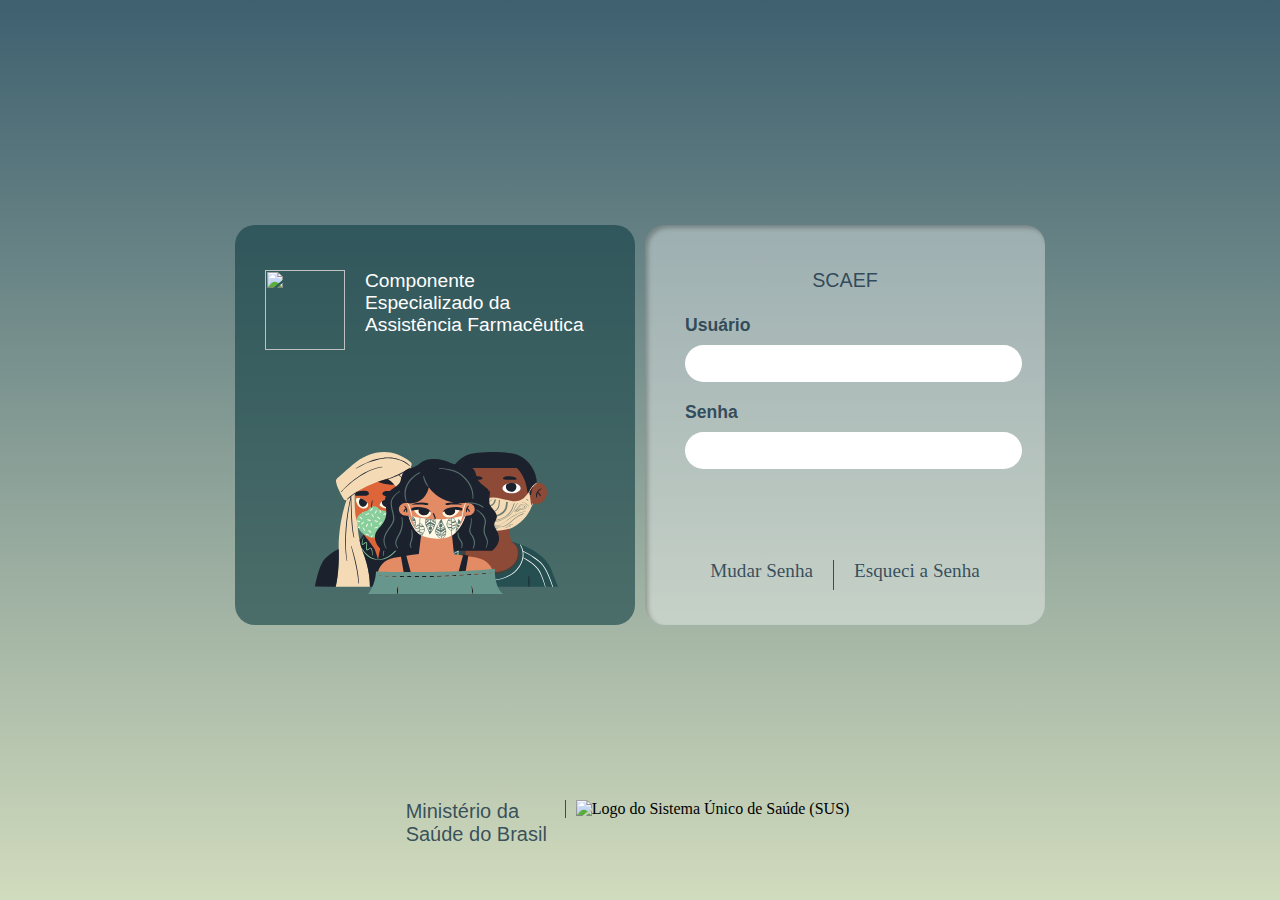
==== commit e0f3163d: "A borda presente no Input ao ser selecionado para inserção de dados foi removida" ====
--- a/index.html
+++ b/index.html
@@ -57,8 +57,8 @@
                 </header>
                 <main id = "campologin">
                     <form>
-                            <p class = "tamanhologin">Usuário</p>
-                            <input class="formatologin" type="text">
+                            <p id = "tamanhologin">Usuário</p>
+                            <input class="formatologin " type="text">
                             <p id = "senhalogin" class = "tamanhologin">Senha</p>
                             <input class="formatologin" type="password">
                     </form>
--- a/estilo/estilo.css
+++ b/estilo/estilo.css
@@ -118,6 +118,15 @@
   font-size: 1.1em;
   font-weight: bold;
   height: 20px;
+}
+
+#telalogin #campologin > form > input:focus {
+  box-shadow: 0 0 0 0;
+  outline: 0;
+}
+
+#telalogin #campologin > form > input {
+  padding-left: 15px;
 }
 
 #telalogin #campologin > form > #senhalogin{
@@ -181,10 +190,6 @@
   padding-left: 3px;
 }
 
-.formatologin:active{
-  border: none;
-}
-
 .formatoconteiner{ /*tamanho dos contêiners*/
   margin-bottom: 50px;
   width: 400px;
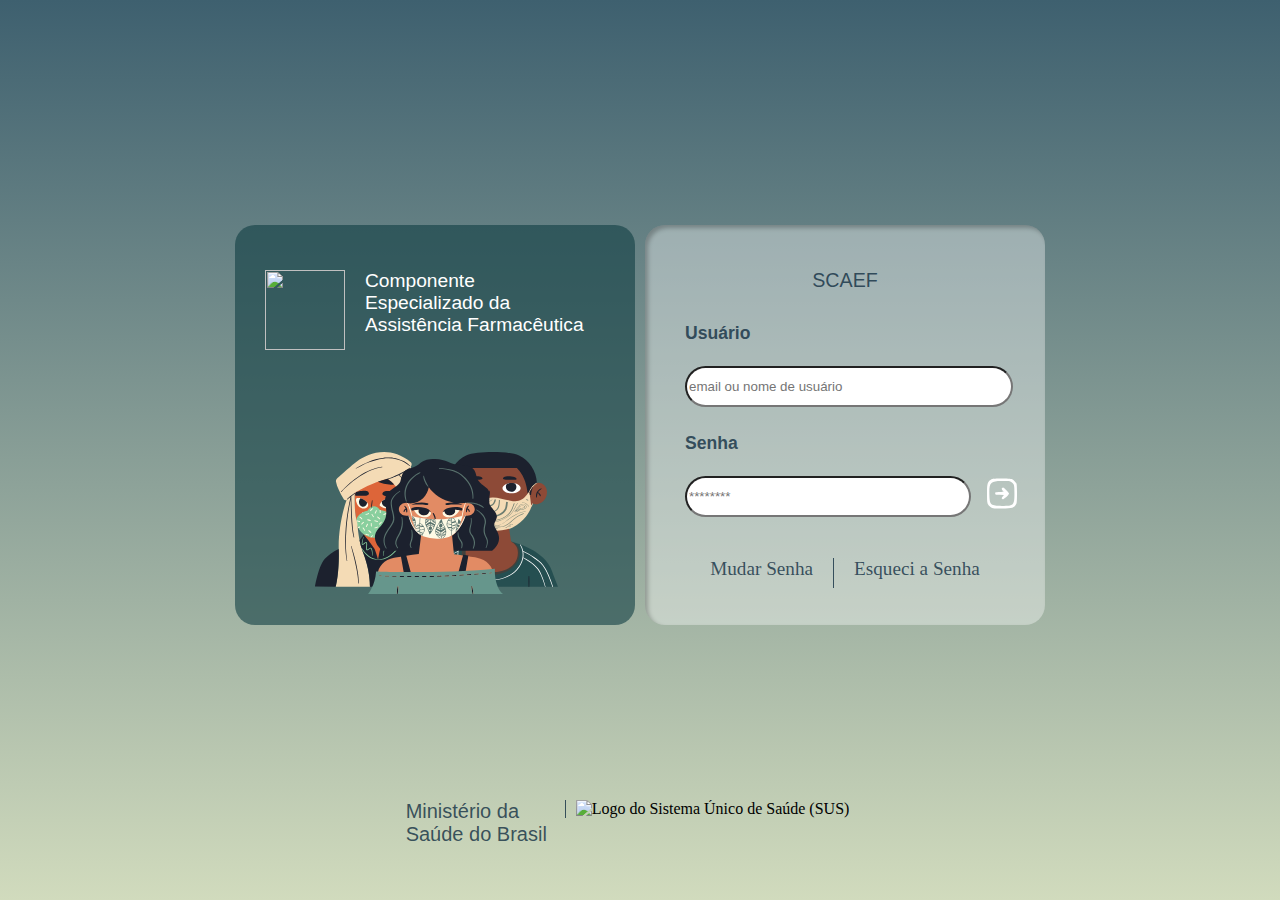
==== commit da6f54a4: "implementação na tela de login e Banco de Dados" ====
--- a/index.html
+++ b/index.html
@@ -58,10 +58,15 @@
                 <main id = "campologin">
                     <form>
                             <p id = "tamanhologin">Usuário</p>
-                            <input class="formatologin " type="text">
-                            <p id = "senhalogin" class = "tamanhologin">Senha</p>
-                            <input class="formatologin" type="password">
-                    </form>
+                            <input id = "formatologin" class = "form-control" type = "text" placeholder = "email ou nome de usuário">
+                            <p id="senhalogin" class = "tamanhologin">Senha</p>
+                            <div id="camposenha">
+                                <input id = "formatologin" class="form-control" type="password" placeholder="********" aria-describedby="button-addon2" >
+                                <button id="botaologin" type="button">
+                                    <svg id="svg" xmlns="http://www.w3.org/2000/svg" xmlns:xlink="http://www.w3.org/1999/xlink" width="30" height="30" viewBox="0, 0, 400,400"><g id="svgg"><path id="path0" d="M65.625 7.277 C 7.101 39.565,0.000 60.419,0.000 200.000 C 0.000 329.205,1.965 338.623,35.380 369.549 C 66.779 398.609,74.292 400.000,199.899 400.000 C 339.948 400.000,362.726 392.122,392.986 333.223 C 402.534 314.640,402.534 85.360,392.986 66.777 C 382.618 46.595,355.462 18.855,336.248 8.817 C 314.936 -2.317,85.381 -3.623,65.625 7.277 M322.637 47.294 C 363.763 77.999,365.625 84.612,365.625 200.000 C 365.625 357.446,357.446 365.625,200.000 365.625 C 51.045 365.625,36.767 354.204,32.394 231.561 C 25.910 49.697,43.198 30.774,213.648 33.157 C 295.337 34.300,307.313 35.853,322.637 47.294 M200.332 127.725 C 191.943 137.834,198.314 154.412,216.295 169.264 C 225.758 177.080,220.086 178.494,168.199 181.250 C 110.453 184.318,109.375 184.661,109.375 200.000 C 109.375 215.418,110.144 215.649,167.542 217.427 L 225.709 219.228 209.471 238.526 C 191.989 259.302,191.706 267.252,208.083 277.583 C 219.841 285.000,293.750 218.390,293.750 200.377 C 293.750 189.366,225.643 118.750,215.023 118.750 C 211.040 118.750,204.429 122.789,200.332 127.725 " stroke="none" fill="#fff" fill-rule="evenodd"></path></g></svg>
+                                </button>
+                            </div>
+                        </form>
                 </main>
                 <footer id = "footerlogin">
                     <div>
--- a/estilo/estilo.css
+++ b/estilo/estilo.css
@@ -6,6 +6,10 @@
 * { /* configuração global*/
   height: 100%;
   margin: 0;
+}
+
+input:focus::placeholder {
+  color: transparent;
 }
 
 body { /* configuração de cor de fundo do site*/
@@ -111,7 +115,25 @@
   display: flex;
   width: 320px;
   height: 240px;
-  margin: 0px 40px 10px 40px;
+  margin: 8px 40px 0px 40px;
+
+}
+
+#telalogin #campologin #formatologin {
+  width: 320px;
+  height: 35px;
+  margin-top: 23px;
+  border-radius: 21px;
+}
+
+#telalogin #campologin #formatologin:nth-last-child(2) {
+  width: 278px;
+  margin-right: 10px;
+}
+
+#telalogin #campologin form input:focus {
+  border-color: #D1DBBD40;
+  box-shadow: 0 0 0 0.25rem #2f313138;
 }
 
 #telalogin #campologin > form > p {
@@ -120,17 +142,21 @@
   height: 20px;
 }
 
-#telalogin #campologin > form > input:focus {
-  box-shadow: 0 0 0 0;
-  outline: 0;
-}
-
-#telalogin #campologin > form > input {
-  padding-left: 15px;
-}
-
-#telalogin #campologin > form > #senhalogin{
-  margin-top: 20px;
+#camposenha{
+  display: flex;
+  flex-wrap: nowrap;
+}
+
+#telalogin #campologin #senhalogin{
+  margin-top: 26px;
+  margin-bottom: 0px;
+}
+
+#telalogin #campologin #botaologin {
+  margin-top: 24px;
+  height: 33px;
+  background-color: transparent;
+  border: none;
 }
 
 #telalogin #footerlogin {
@@ -161,12 +187,11 @@
 #telalogin #footerlogin > div > a:nth-child(2){
   padding-left: 20px;
   border-left: var(--cor-fonte) solid 1.3px;
-  
 }
 
   /*id's das tags da footer*/
    
-img#sus{ /*tamanho da logo sus*/
+#footerbody img#sus{ /*tamanho da logo sus*/
   width: 135px;
   height: 60px;
   padding-left: 10px;
@@ -175,21 +200,6 @@
   
   /*Classes da tag section*/
 
-.tamanhologin{
-  width: 320px;
-  height: 20px;
-  margin-top: 10px;
-}
-
-.formatologin {
-  width: 320px;
-  height: 35px;
-  margin-top: 10px;
-  border-width: 0px;
-  border-radius: 21px;
-  padding-left: 3px;
-}
-
 .formatoconteiner{ /*tamanho dos contêiners*/
   margin-bottom: 50px;
   width: 400px;
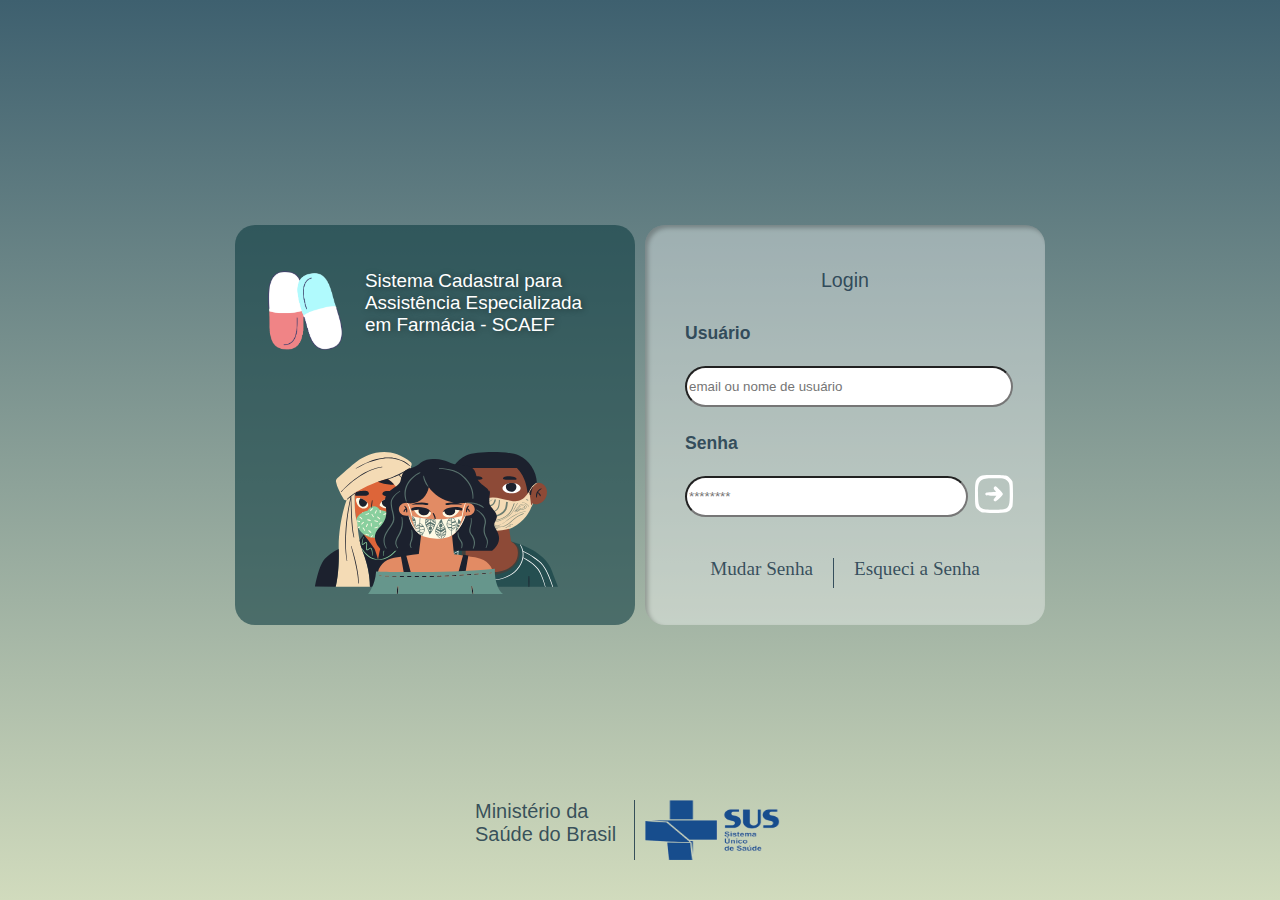
==== commit 88296654: "organização do repositório" ====
--- a/index.html
+++ b/index.html
@@ -16,11 +16,356 @@
         
         <section id="descricao" class="formatoconteiner"> 
             <div id="titulo">
-                <picture>
-                    <img id="logoscaef" src="mídia/imagens/logo_scaef.png" alt="">
-                </picture>
-                <p>Componente Especializado da Assistência Farmacêutica</p>
-            </div>
+                <section>
+                    <svg id ="logoscaef" version="1.1" id="Layer_1" xmlns="http://www.w3.org/2000/svg" xmlns:xlink="http://www.w3.org/1999/xlink" x="0px" y="0px" viewBox="0 0 249 258" enable-background="new 0 0 249 258" xml:space="preserve">  <image id="image0" x="0" y="0" href="[data-uri]
+                    [base64]
+                    [base64]
+                    [base64]
+                    [base64]
+                    [base64]
+                    [base64]
+                    [base64]
+                    [base64]
+                    [base64]
+                    [base64]
+                    [base64]
+                    [base64]
+                    [base64]
+                    [base64]
+                    [base64]
+                    [base64]
+                    [base64]
+                    [base64]
+                    [base64]
+                    [base64]
+                    [base64]
+                    [base64]
+                    [base64]
+                    [base64]
+                    [base64]
+                    [base64]
+                    [base64]
+                    [base64]
+                    [base64]
+                    [base64]
+                    [base64]
+                    [base64]
+                    [base64]
+                    [base64]
+                    [base64]
+                    [base64]
+                    [base64]
+                    [base64]
+                    [base64]
+                    [base64]
+                    [base64]
+                    [base64]
+                    [base64]
+                    [base64]
+                    [base64]
+                    [base64]
+                    [base64]
+                    [base64]
+                    [base64]
+                    [base64]
+                    [base64]
+                    [base64]
+                    [base64]
+                    [base64]
+                    [base64]
+                    [base64]
+                    [base64]
+                    [base64]
+                    [base64]
+                    [base64]
+                    [base64]
+                    [base64]
+                    [base64]
+                    [base64]
+                    [base64]
+                    [base64]
+                    [base64]
+                    [base64]
+                    [base64]
+                    [base64]
+                    [base64]
+                    [base64]
+                    [base64]
+                    [base64]
+                    [base64]
+                    [base64]
+                    [base64]
+                    [base64]
+                    [base64]
+                    [base64]
+                    [base64]
+                    [base64]
+                    [base64]
+                    [base64]
+                    [base64]
+                    [base64]
+                    [base64]
+                    [base64]
+                    [base64]
+                    [base64]
+                    [base64]
+                    [base64]
+                    [base64]
+                    [base64]
+                    [base64]
+                    [base64]
+                    [base64]
+                    [base64]
+                    [base64]
+                    [base64]
+                    [base64]
+                    [base64]
+                    [base64]
+                    [base64]
+                    [base64]
+                    [base64]
+                    [base64]
+                    [base64]
+                    [base64]
+                    [base64]
+                    [base64]
+                    [base64]
+                    [base64]
+                    [base64]
+                    [base64]
+                    [base64]
+                    [base64]
+                    [base64]
+                    [base64]
+                    [base64]
+                    [base64]
+                    [base64]
+                    [base64]
+                    [base64]
+                    [base64]
+                    [base64]
+                    [base64]
+                    [base64]
+                    [base64]
+                    [base64]
+                    [base64]
+                    [base64]
+                    [base64]
+                    [base64]
+                    [base64]
+                    [base64]
+                    [base64]
+                    [base64]
+                    [base64]
+                    [base64]
+                    [base64]
+                    [base64]
+                    [base64]
+                    [base64]
+                    [base64]
+                    [base64]
+                    [base64]
+                    [base64]
+                    [base64]
+                    [base64]
+                    [base64]
+                    [base64]
+                    [base64]
+                    [base64]
+                    [base64]
+                    [base64]
+                    [base64]
+                    [base64]
+                    [base64]
+                    [base64]
+                    [base64]
+                    [base64]
+                    [base64]
+                    [base64]
+                    [base64]
+                    [base64]
+                    [base64]
+                    [base64]
+                    [base64]
+                    [base64]
+                    [base64]
+                    [base64]
+                    [base64]
+                    [base64]
+                    [base64]
+                    [base64]
+                    [base64]
+                    [base64]
+                    [base64]
+                    [base64]
+                    [base64]
+                    [base64]
+                    [base64]
+                    [base64]
+                    [base64]
+                    [base64]
+                    [base64]
+                    [base64]
+                    [base64]
+                    [base64]
+                    [base64]
+                    [base64]
+                    [base64]
+                    [base64]
+                    [base64]
+                    [base64]
+                    [base64]
+                    [base64]
+                    [base64]
+                    [base64]
+                    [base64]
+                    [base64]
+                    [base64]
+                    [base64]
+                    [base64]
+                    [base64]
+                    [base64]
+                    [base64]
+                    [base64]
+                    [base64]
+                    [base64]
+                    [base64]
+                    [base64]
+                    [base64]
+                    [base64]
+                    [base64]
+                    [base64]
+                    [base64]
+                    [base64]
+                    [base64]
+                    [base64]
+                    [base64]
+                    [base64]
+                    [base64]
+                    [base64]
+                    [base64]
+                    [base64]
+                    [base64]
+                    [base64]
+                    [base64]
+                    [base64]
+                    [base64]
+                    [base64]
+                    [base64]
+                    [base64]
+                    [base64]
+                    [base64]
+                    [base64]
+                    [base64]
+                    [base64]
+                    [base64]
+                    [base64]
+                    [base64]
+                    [base64]
+                    [base64]
+                    [base64]
+                    [base64]
+                    [base64]
+                    [base64]
+                    [base64]
+                    [base64]
+                    [base64]
+                    [base64]
+                    [base64]
+                    [base64]
+                    [base64]
+                    [base64]
+                    [base64]
+                    [base64]
+                    [base64]
+                    [base64]
+                    [base64]
+                    [base64]
+                    [base64]
+                    [base64]
+                    [base64]
+                    [base64]
+                    [base64]
+                    [base64]
+                    [base64]
+                    [base64]
+                    [base64]
+                    [base64]
+                    [base64]
+                    [base64]
+                    [base64]
+                    [base64]
+                    [base64]
+                    [base64]
+                    [base64]
+                    [base64]
+                    [base64]
+                    [base64]
+                    [base64]
+                    [base64]
+                    [base64]
+                    [base64]
+                    [base64]
+                    [base64]
+                    [base64]
+                    [base64]
+                    [base64]
+                    [base64]
+                    [base64]
+                    [base64]
+                    [base64]
+                    [base64]
+                    [base64]
+                    [base64]
+                    [base64]
+                    [base64]
+                    [base64]
+                    [base64]
+                    [base64]
+                    [base64]
+                    [base64]
+                    [base64]
+                    [base64]
+                    [base64]
+                    [base64]
+                    [base64]
+                    [base64]
+                    [base64]
+                    [base64]
+                    [base64]
+                    [base64]
+                    [base64]
+                    [base64]
+                    [base64]
+                    [base64]
+                    [base64]
+                    [base64]
+                    [base64]
+                    [base64]
+                    [base64]
+                    [base64]
+                    [base64]
+                    [base64]
+                    [base64]
+                    [base64]
+                    [base64]
+                    [base64]
+                    [base64]
+                    [base64]
+                    [base64]
+                    [base64]
+                    [base64]
+                    [base64]
+                    [base64]
+                    [base64]
+                    [base64]
+                    [base64]
+                    [base64]" />
+                    </svg>
+                </section>
+                <p>Sistema Cadastral para Assistência Especializada em Farmácia - SCAEF</p>
+            </div> 
+
             <section id = "personagens">
                 <svg class="tamanhosvg" viewBox="0 0 90 90" fill="none" xmlns="http://www.w3.org/2000/svg">
                     <desc>Um dos personagens que têm o papel de trazer representatividade étnica. O personagem trazaz características árabes e usa um turbante.</desc>
@@ -49,12 +394,15 @@
                     <path d="M73.7281 30.8634C73.8371 30.9078 73.9478 30.9472 74.0543 30.995L74.3699 31.1443C74.5789 31.245 74.7945 31.3379 75.0003 31.4449L75.6052 31.7828C75.7052 31.8405 75.8126 31.8898 75.9077 31.9531L76.1945 32.1418C76.3855 32.2692 76.5782 32.3945 76.7749 32.5177L76.797 32.5318C76.9109 32.6036 77.0724 32.5938 77.1732 32.5044C77.2839 32.4065 77.2814 32.2495 77.1675 32.1545C76.4413 31.5491 75.6601 30.9676 74.7626 30.5445L74.433 30.3756C74.3207 30.3228 74.2044 30.2784 74.0896 30.2291C73.8601 30.1348 73.6314 30.0348 73.3986 29.9447C72.9215 29.7899 72.4502 29.6174 71.9576 29.504C70.9805 29.2562 69.9764 29.0887 68.9641 29.0275C67.9502 28.9641 66.9428 28.9739 65.9264 29.1197C65.8116 29.1366 65.7255 29.2232 65.7296 29.3259C65.7337 29.4379 65.8419 29.5259 65.9723 29.5223L65.9887 29.5216C66.4616 29.509 66.9559 29.5097 67.4387 29.5385C67.6813 29.5484 67.9231 29.5674 68.1649 29.5815L68.8879 29.6519C69.8485 29.7673 70.7961 29.9426 71.7141 30.1904C72.1781 30.3037 72.6232 30.4607 73.0724 30.6072L73.7281 30.8634ZM37.7374 15.0684C37.9915 15.6492 38.2702 16.2229 38.6112 16.7699C38.7711 17.048 38.9612 17.312 39.1432 17.5788C39.3358 17.8407 39.5366 18.0976 39.7457 18.3489C39.826 18.4461 39.9784 18.482 40.108 18.4285C40.2514 18.3679 40.3112 18.2194 40.2407 18.0962L40.2375 18.0899C39.9293 17.5478 39.6178 17.0128 39.3301 16.4679L39.1137 16.0603L38.9112 15.6478C38.7686 15.3754 38.6497 15.0945 38.5194 14.8178C38.2686 14.2617 38.0489 13.695 37.8448 13.1241C37.6473 12.5546 37.4596 11.9689 37.3259 11.3958L37.3227 11.3839C37.3014 11.2895 37.203 11.2184 37.0866 11.2205C36.9563 11.2226 36.8522 11.3156 36.8554 11.4275C36.8702 12.0653 36.9768 12.6742 37.1317 13.2825C37.2866 13.8893 37.4907 14.4855 37.7374 15.0684ZM62.7271 55.1926C62.5255 54.7456 62.2419 54.3295 61.9361 53.9452C61.3697 53.2496 60.9533 52.4647 60.682 51.6376C60.546 51.2236 60.4451 50.7991 60.3869 50.369C60.3164 49.9431 60.2919 49.4975 60.3042 49.0793L60.305 49.0659C60.3074 48.9674 60.2263 48.8787 60.1099 48.8611C59.9812 48.8414 59.8591 48.9153 59.8361 49.0258C59.7394 49.4968 59.732 49.9508 59.7459 50.4155C59.7738 50.8773 59.8459 51.3377 59.9591 51.7924C60.1886 52.702 60.6271 53.5798 61.2476 54.3563C61.814 55.056 62.2075 55.8262 62.3157 56.6569C62.4321 57.4861 62.2845 58.3541 62.1493 59.2425C62.1312 59.3671 62.2247 59.4868 62.3698 59.5164C62.5247 59.5481 62.6804 59.465 62.7173 59.3312C62.9566 58.4668 63.1968 57.5502 63.1034 56.59C63.0616 56.1134 62.9304 55.6382 62.7271 55.1926ZM29.6709 48.7499C29.5816 48.2444 29.4816 47.746 29.3242 47.2448C29.2939 47.1483 29.184 47.0836 29.0652 47.0969C28.9365 47.111 28.8447 47.2131 28.8611 47.3243L28.8627 47.3307C28.9357 47.8143 28.9922 48.3141 29.0258 48.8069C29.066 49.3011 29.0857 49.7967 29.0807 50.2902C29.0799 51.2771 29.0004 52.2613 28.8062 53.2236C28.7062 53.7037 28.5799 54.1782 28.4143 54.6414L28.2865 55.0004C28.2438 55.125 28.1963 55.2468 28.1594 55.3728L28.0463 55.7501L27.9537 56.1345C27.8438 56.6491 27.7889 57.1905 27.8807 57.7325C27.9283 58.0021 28.0119 58.2697 28.1225 58.5189C28.2299 58.7688 28.366 58.9969 28.4635 59.2116L28.466 59.2172C28.5201 59.3369 28.6725 59.4016 28.8184 59.3636C28.9709 59.3242 29.057 59.1862 29.0111 59.0546C28.9184 58.7941 28.8094 58.5646 28.7275 58.3393C28.6455 58.1141 28.5922 57.8902 28.5676 57.6614C28.5283 57.2038 28.5783 56.7315 28.7012 56.2626L28.8004 55.9114L28.9193 55.5615C28.9578 55.4453 29.0086 55.3299 29.0529 55.2144L29.193 54.8554C29.3848 54.3619 29.5299 53.8572 29.6324 53.3475C29.8398 52.3281 29.8914 51.2961 29.8373 50.2754C29.8053 49.7643 29.7488 49.2553 29.6709 48.7499ZM22.5511 38.6212C22.4216 38.6317 22.3265 38.731 22.3388 38.8422L22.3397 38.8478L22.4143 39.5067C22.4388 39.7264 22.4725 39.9446 22.4831 40.165C22.5134 40.6042 22.5511 41.0428 22.5487 41.4828C22.5774 42.3606 22.5298 43.2378 22.4167 44.1058C22.2011 45.8453 21.6716 47.5419 20.8954 49.1617C20.5109 49.9741 20.0855 50.7752 19.6486 51.5833C19.2175 52.3929 18.774 53.2173 18.4749 54.1057C18.1863 54.992 18.0503 55.962 18.2724 56.8906C18.4855 57.8177 18.9593 58.6723 19.5609 59.4206L19.5626 59.4221C19.6486 59.5284 19.8167 59.5607 19.947 59.4932C20.0847 59.4228 20.129 59.2707 20.047 59.1531C19.5298 58.4097 19.1273 57.6129 18.9831 56.7843C18.8101 55.9592 18.9527 55.1138 19.2404 54.3C19.5421 53.4848 19.9577 52.6844 20.3978 51.8818C20.8331 51.0779 21.2856 50.2676 21.6683 49.4271C22.0528 48.588 22.3831 47.7256 22.6348 46.8456C22.7651 46.4064 22.8626 45.9607 22.9577 45.5151L23.0675 44.8421C23.1044 44.6183 23.1184 44.3916 23.1446 44.167C23.3282 42.3628 23.1708 40.5507 22.8069 38.7873C22.7848 38.6845 22.6741 38.6106 22.5511 38.6212ZM16.7937 35.0436C16.3552 33.3653 15.9584 31.6962 15.8683 30.0039C15.8461 29.5815 15.8347 29.1535 15.8666 28.7522C15.8994 28.3446 15.9969 27.9398 16.1256 27.5435C16.3838 26.7473 16.8265 25.994 17.3478 25.2851C18.4068 23.8737 19.8191 22.6305 21.3724 21.6027L21.3823 21.5963C21.4815 21.5302 21.5044 21.4084 21.4315 21.3197C21.3569 21.2282 21.2093 21.2056 21.1028 21.2704C20.2593 21.7787 19.4954 22.3461 18.774 22.9649C18.0552 23.5844 17.3912 24.2552 16.8158 24.986C16.2502 25.7209 15.7658 26.5164 15.4666 27.3766C15.3191 27.8061 15.2035 28.2482 15.1584 28.6994C15.1133 29.1563 15.1199 29.5913 15.1346 30.0292C15.1904 31.7842 15.5953 33.5082 16.0199 35.1886C16.4388 36.8669 16.8658 38.5437 16.7093 40.198C16.5937 41.8418 15.6322 43.3518 14.6371 44.8238C13.6313 46.2994 12.5305 47.7636 11.6952 49.368C11.2788 50.1691 10.9264 51.0012 10.6854 51.8621C10.4436 52.7231 10.3165 53.6115 10.3288 54.4992C10.3551 56.2802 10.9534 58.0219 11.8895 59.5734L11.8903 59.5741C11.9616 59.6924 12.1289 59.741 12.2698 59.6839C12.4141 59.6255 12.4748 59.4777 12.4067 59.3538C11.5625 57.8262 11.0329 56.169 11.0526 54.4964C11.0485 52.8237 11.5961 51.1807 12.4256 49.6531C13.2477 48.1156 14.3223 46.6732 15.3502 45.1836C15.8617 44.4366 16.3601 43.6728 16.7707 42.8576C16.9732 42.4493 17.1527 42.0277 17.2888 41.5905C17.4224 41.1505 17.4986 40.6958 17.5355 40.253C17.6134 39.3589 17.5339 38.467 17.3814 37.6004C17.2298 36.7324 17.0093 35.8841 16.7937 35.0436ZM25.5209 19.9617C25.7569 19.0761 26.0791 18.2074 26.4905 17.3697C26.9061 16.5327 27.4061 15.7266 27.9832 14.9607C28.5594 14.1948 29.2144 13.4718 29.9193 12.7855C30.6267 12.1005 31.3996 11.4634 32.2152 10.87C33.0242 10.2737 33.8997 9.72319 34.7997 9.25294L34.8136 9.2459C34.9194 9.19029 34.9579 9.07273 34.8989 8.97769C34.8374 8.87913 34.6948 8.84182 34.5792 8.89462C32.6218 9.79148 30.9004 10.9861 29.3799 12.361C27.8627 13.7372 26.6225 15.3444 25.725 17.0881C25.2815 17.9632 24.9602 18.8804 24.7151 19.8097L24.5536 20.5108C24.5102 20.746 24.4782 20.9832 24.4405 21.219C24.4233 21.3373 24.4012 21.4556 24.3889 21.5738L24.3602 21.93C24.343 22.168 24.3208 22.4052 24.3167 22.6432C24.3258 23.1183 24.3061 23.5949 24.3618 24.068C24.3831 24.3045 24.3979 24.5418 24.4258 24.7776L24.5372 25.4816L24.5971 25.8335C24.6217 25.9497 24.652 26.0651 24.6799 26.1813L24.8495 26.8754C24.9717 27.3351 25.1356 27.7871 25.2815 28.2404C25.3225 28.3664 25.4717 28.4453 25.6217 28.4164C25.7774 28.3868 25.875 28.2545 25.8405 28.1207L25.8364 28.1045L25.661 27.4316C25.6061 27.2063 25.5299 26.9852 25.4914 26.7579L25.3586 26.0792C25.3372 25.9666 25.3127 25.854 25.2946 25.7399L25.2528 25.3985L25.1627 24.717C25.1422 24.489 25.1348 24.2602 25.1209 24.0328C25.079 23.5766 25.1118 23.1204 25.1143 22.665C25.1823 21.7569 25.2758 20.8473 25.5209 19.9617ZM79.8151 54.0472C79.6946 53.4573 79.4692 52.8906 79.2192 52.3542C78.9725 51.815 78.7028 51.3004 78.4872 50.778C78.2708 50.2564 78.106 49.7256 78.0019 49.1835C77.7913 48.0994 77.8347 46.9815 77.9733 45.872C78.0175 45.5954 78.0544 45.3173 78.1052 45.0406C78.1626 44.764 78.2101 44.4866 78.2757 44.2107L78.4757 43.3779C78.5479 43.085 78.5995 42.7879 78.6265 42.4895C78.6847 41.8918 78.6569 41.2871 78.5397 40.6972C78.4224 40.1072 78.2183 39.5335 77.952 38.9865C77.4167 37.8911 76.6372 36.9063 75.7322 36.0376C75.2773 35.6032 74.7921 35.1963 74.2814 34.8148C73.7683 34.4325 73.2412 34.0798 72.6576 33.7567C72.5289 33.6863 72.3568 33.7131 72.2674 33.8201C72.174 33.9313 72.2035 34.0862 72.3322 34.1664L72.3445 34.1735C73.3847 34.8176 74.3625 35.5913 75.1986 36.4374C76.038 37.285 76.7569 38.222 77.229 39.2406C77.7003 40.2572 77.9224 41.3504 77.8093 42.4296C77.7839 42.6992 77.7364 42.9675 77.6692 43.2322L77.4626 44.0741C77.3946 44.3571 77.3437 44.6436 77.2831 44.9287C77.229 45.2145 77.1888 45.5032 77.1413 45.7911C76.9954 46.9463 76.9741 48.1318 77.2118 49.2997C77.3314 49.8826 77.5175 50.4556 77.7544 51.0061C77.9888 51.558 78.2708 52.0818 78.529 52.5971C78.788 53.1131 79.0077 53.6277 79.1323 54.1606C79.2618 54.6921 79.2995 55.2391 79.2651 55.7882C79.2364 56.338 79.1405 56.8906 78.997 57.4376C78.8618 57.9852 78.6741 58.5259 78.4839 59.0665L78.4806 59.075C78.4446 59.1778 78.5093 59.2883 78.629 59.3242C78.752 59.3615 78.8864 59.3059 78.9298 59.2003C79.0405 58.9279 79.1602 58.6589 79.2634 58.3837C79.361 58.107 79.4667 57.8325 79.5454 57.5502C79.72 56.9891 79.8495 56.4133 79.9069 55.8248C79.9618 55.2369 79.9389 54.6358 79.8151 54.0472ZM70.2715 51.8896C70.0641 51.4855 69.8231 51.0976 69.5715 50.7168C69.4477 50.5253 69.3141 50.3387 69.183 50.1515C69.0633 49.9734 68.9436 49.7988 68.8428 49.6157C68.4272 48.8885 68.2338 48.0917 68.2641 47.2765C68.2871 46.4599 68.4895 45.6285 68.6871 44.7865C68.8846 43.9432 69.0797 43.0815 69.1371 42.2037C69.169 41.7658 69.174 41.3265 69.151 40.8879C69.1248 40.4494 69.0625 40.0136 68.9789 39.5821C68.9592 39.4765 68.8453 39.4019 68.7198 39.4138C68.5903 39.4265 68.4969 39.5265 68.5116 39.6377L68.5125 39.6412C68.5674 40.0608 68.5977 40.4817 68.6059 40.902C68.6084 41.3223 68.5838 41.7426 68.5338 42.1607C68.433 42.9977 68.2305 43.8249 68.0059 44.6605C67.787 45.4961 67.5387 46.35 67.4936 47.2553C67.4747 47.7059 67.5092 48.1649 67.6149 48.6147C67.719 49.0645 67.8928 49.5017 68.1182 49.9128C68.228 50.1191 68.3592 50.3169 68.4887 50.5112C68.6108 50.6942 68.7362 50.8759 68.8518 51.0617C69.0871 51.4313 69.3067 51.8058 69.51 52.1859C69.9133 52.9462 70.2313 53.7368 70.4018 54.5471C70.5748 55.3573 70.6092 56.1845 70.4895 57.0095C70.4272 57.4207 70.3453 57.8332 70.2363 58.2443C70.1264 58.6547 69.9961 59.0644 69.8633 59.4756L69.8625 59.4777C69.8231 59.6016 69.9002 59.7318 70.0428 59.7761C70.1928 59.8233 70.3584 59.7564 70.4125 59.6276C70.7551 58.8152 71.0617 57.9747 71.2199 57.0954C71.374 56.2183 71.3904 55.3066 71.2051 54.4246C71.0264 53.5425 70.6904 52.6942 70.2715 51.8896ZM69.351 22.4193C69.4666 23.0507 69.5592 23.6864 69.61 24.3249C69.6592 24.9641 69.6756 25.6047 69.6658 26.2482C69.6641 26.3798 69.783 26.491 69.9371 26.4988C70.0961 26.5072 70.233 26.4038 70.242 26.2672C70.3379 24.9571 70.283 23.6322 70.0723 22.3264C69.8608 21.0191 69.4895 19.7308 68.9772 18.4834C68.4469 17.2423 67.7788 16.0413 66.9592 14.9206C66.5592 14.3546 66.1075 13.8175 65.6427 13.2902C65.4001 13.034 65.1583 12.7763 64.9075 12.5264C64.6468 12.2828 64.4017 12.0273 64.1288 11.795C63.0648 10.8411 61.8976 9.97521 60.6591 9.19944L60.1943 8.9094C60.0312 8.81718 59.8689 8.72285 59.7033 8.63345C59.3697 8.45886 59.0304 8.29484 58.6836 8.1463C57.9902 7.84782 57.2746 7.5972 56.5475 7.38179C55.0934 6.95237 53.6 6.65037 52.095 6.43988C50.5868 6.23362 49.0761 6.09282 47.5441 6.05833C47.4179 6.05551 47.3105 6.13928 47.3023 6.2484C47.2941 6.35963 47.3925 6.45607 47.5228 6.46311L47.5302 6.46381C49.0187 6.54618 50.5179 6.71372 51.9893 6.95096C53.4606 7.19665 54.9172 7.50639 56.3148 7.94426C57.714 8.38495 59.0418 8.94038 60.2017 9.73235C61.3976 10.4969 62.5189 11.3458 63.5362 12.2765C65.569 14.1371 67.1928 16.3264 68.2141 18.7227C68.7305 19.9174 69.119 21.1564 69.351 22.4193ZM54.318 44.5084C54.2401 44.5042 54.1688 44.5352 54.1598 44.5774C54.1516 44.6204 54.2073 44.6577 54.2852 44.6619C54.3639 44.6661 54.4344 44.6352 54.4434 44.5929C54.4524 44.5507 54.3959 44.5127 54.318 44.5084ZM55.377 42.4113C55.2983 42.4071 55.2287 42.4381 55.2197 42.4803C55.2106 42.5226 55.2672 42.5606 55.3451 42.5648C55.4229 42.569 55.4942 42.538 55.5033 42.4958C55.5123 42.4536 55.4557 42.4155 55.377 42.4113ZM54.1787 46.2416C54.1008 46.2374 54.0295 46.2677 54.0205 46.3106C54.0114 46.3529 54.0672 46.3909 54.1459 46.3951C54.2246 46.3993 54.295 46.3683 54.3041 46.3261C54.3139 46.2832 54.2573 46.2458 54.1787 46.2416ZM54.8352 42.3818C54.7565 42.3775 54.686 42.4078 54.677 42.4507C54.668 42.493 54.7254 42.5303 54.8033 42.5352C54.8819 42.5394 54.9524 42.5085 54.9615 42.4662C54.9705 42.4233 54.9139 42.386 54.8352 42.3818ZM53.1885 44.2916C53.1106 44.2874 53.0393 44.3184 53.0303 44.3606C53.0213 44.4029 53.0778 44.4409 53.1557 44.4451C53.2344 44.4493 53.3057 44.4183 53.3147 44.3761C53.3229 44.3339 53.2672 44.2959 53.1885 44.2916ZM55.0533 46.4162C55.0442 46.4584 55.1008 46.4965 55.1787 46.5C55.2574 46.5049 55.3279 46.4739 55.3369 46.4317C55.3459 46.3888 55.2893 46.3514 55.2115 46.3472C55.1328 46.3423 55.0623 46.374 55.0533 46.4162ZM53.7975 44.4029C53.7188 44.3979 53.6483 44.4289 53.6393 44.4711C53.6303 44.5134 53.6868 44.5514 53.7647 44.5556C53.8434 44.5605 53.9139 44.5296 53.9229 44.4873C53.9319 44.4444 53.8754 44.4071 53.7975 44.4029ZM54.6696 46.3177C54.591 46.3134 54.5205 46.3444 54.5114 46.3859C54.5024 46.4289 54.5582 46.4669 54.6369 46.4704C54.7155 46.4753 54.786 46.4444 54.7951 46.4021C54.8041 46.3599 54.7475 46.3219 54.6696 46.3177ZM54.1877 40.4923C54.109 40.4881 54.0385 40.5191 54.0295 40.5613C54.0205 40.6035 54.0762 40.6415 54.1549 40.6451C54.2336 40.6493 54.3041 40.619 54.3131 40.5768C54.3221 40.5345 54.2655 40.4965 54.1877 40.4923ZM54.3451 42.3064C54.2664 42.3015 54.1959 42.3325 54.1869 42.3747C54.1778 42.417 54.2344 42.455 54.3123 42.4592C54.391 42.4641 54.4614 42.4324 54.4713 42.3909C54.4795 42.348 54.4229 42.3107 54.3451 42.3064ZM54.6778 40.5676C54.5992 40.5634 54.5287 40.5944 54.5196 40.6366C54.5106 40.6789 54.5672 40.7169 54.6459 40.7211C54.7237 40.7253 54.7951 40.6943 54.8033 40.6521C54.8123 40.6106 54.7565 40.5718 54.6778 40.5676ZM51.7057 48.4986C50.9237 49.2398 48.9515 50.1001 48.8327 50.1515C48.8458 50.2958 48.8597 50.4401 48.8745 50.5844C49.4097 50.1311 51.1655 49.3264 51.6934 49.0899C51.7073 48.8935 51.7114 48.6964 51.7057 48.4986ZM51.6893 49.1385C51.168 49.5249 49.4753 50.7534 48.9032 50.8632C48.9269 51.0877 48.9523 51.3116 48.9786 51.5341C49.6491 50.9815 51.0802 49.8628 51.5425 50.0065C51.618 49.7206 51.6655 49.4306 51.6893 49.1385ZM48.8327 50.1472C48.9532 50.0177 50.8155 48.0374 51.6409 47.777C51.5999 47.4933 51.5401 47.2096 51.4647 46.9266C51.4491 46.94 49.1294 48.7808 48.7261 48.8013C48.7556 49.2455 48.7909 49.696 48.8327 50.1472ZM48.654 47.3215C48.8941 47.2117 50.445 46.3254 51.1319 45.9319C51.0704 45.7805 51.0048 45.6299 50.9343 45.4806L48.6425 46.8675C48.645 47.0174 48.6491 47.1688 48.654 47.3215ZM48.6368 46.4106L50.8007 45.2068C50.4622 44.5331 50.0671 43.8692 49.7638 43.1899C49.7524 43.1639 49.7425 43.1378 49.731 43.1125C49.6491 43.2131 49.5335 43.3448 49.3983 43.4659C49.6384 43.7059 49.763 44.0593 49.7073 44.443C49.6237 45.0083 49.1761 45.456 48.6458 45.5517C48.6384 45.827 48.6359 46.1142 48.6368 46.4106ZM48.7081 43.1547C48.8638 43.1653 49.0081 43.2075 49.136 43.273C49.2983 43.1202 49.4712 42.9309 49.5933 42.7922C49.5163 42.6056 49.4442 42.4191 49.3753 42.2325C49.1892 42.4036 48.854 42.6964 48.6007 42.8302C48.3745 42.9499 48.0015 42.6472 47.745 42.3944C47.6671 42.5247 47.5909 42.6549 47.5138 42.7851C47.6851 42.8985 47.9573 43.0759 48.204 43.2307C48.363 43.1709 48.5335 43.142 48.7081 43.1547ZM48.5482 51.3046C48.5237 51.0913 48.4999 50.8773 48.4777 50.6633C47.7663 50.5619 45.2449 49.0948 45.2416 49.0934C45.3293 49.4341 45.4826 49.7713 45.6785 50.0994C45.8794 49.6854 47.6974 50.7682 48.5482 51.3046ZM45.2416 49.0934C45.2441 49.0941 47.7064 49.9107 48.4507 50.3859C48.3941 49.81 48.3474 49.2335 48.3122 48.6682C47.5441 48.3352 46.0203 47.4665 45.4203 47.1209C45.3351 47.3729 45.263 47.627 45.217 47.8833C46.1449 48.1508 48.4122 49.9713 48.4122 49.9713C48.4122 49.9713 46.0482 49.2053 45.1605 48.5014C45.1629 48.6985 45.1916 48.8963 45.2416 49.0934ZM45.8302 46.0846C46.4294 46.4028 47.6064 47.0146 48.245 47.242C48.2392 47.0533 48.2351 46.8675 48.2327 46.6844L46.0039 45.682C45.9433 45.8157 45.8884 45.9502 45.8302 46.0846ZM46.213 45.2356L48.2294 46.3275C48.2286 46.0621 48.231 45.8038 48.2376 45.5553C47.6523 45.4539 47.2638 44.9069 47.3556 44.2811C47.4064 43.9326 47.5966 43.6299 47.8589 43.425C47.6507 43.2997 47.463 43.1709 47.3408 43.0822C46.9318 43.7939 46.554 44.512 46.213 45.2356ZM51.7139 46.3712C52.5008 48.5936 52.3147 50.9808 50.1212 52.7984C49.9188 52.8315 49.7155 52.8618 49.5106 52.8899C50.4376 52.1874 51.0319 51.3926 51.3647 50.5492C50.8016 50.9667 49.6065 51.4566 48.9982 51.6918C49.0499 52.1141 49.1073 52.5281 49.1671 52.9343C49.036 52.9505 48.904 52.9659 48.772 52.98C48.6974 52.4887 48.6286 51.9832 48.5671 51.4693C47.8646 51.2666 46.4671 50.8343 45.9064 50.4514C46.0384 50.64 46.181 50.8259 46.3318 51.0061C46.9187 51.7094 47.6958 52.3993 48.5909 52.9983C48.4614 53.011 48.331 53.023 48.2007 53.0335C47.372 52.4689 46.6613 51.834 46.0679 51.1835C45.1121 50.1332 44.7441 49.1019 44.831 48.0177C44.8318 48.0079 44.8302 47.998 44.8318 47.9882C44.8326 47.9875 44.8326 47.9868 44.8334 47.9854C44.8679 47.601 44.9572 47.2096 45.1007 46.8083C45.2105 46.5014 45.331 46.1952 45.4597 45.8896L45.4605 45.8854L45.4613 45.8861C45.5138 45.7608 45.5671 45.6355 45.6228 45.5109L45.6359 45.4827L45.8302 45.0597L45.8425 45.0343V45.035C46.3138 44.0424 46.8679 43.0618 47.4695 42.0945H47.4687C47.4687 42.0945 47.4736 42.0882 47.4802 42.0776C47.8753 41.4427 48.2909 40.814 48.7155 40.1924C48.8655 40.1868 49.0155 40.1819 49.1655 40.1755C49.4228 41.2427 49.786 42.3071 50.2515 43.3525C50.5048 43.9206 50.8179 44.4754 51.1089 45.035V45.0343V45.0357C51.2319 45.2708 51.3483 45.5074 51.4573 45.7453L51.4589 45.7439V45.7495C51.5524 45.9551 51.6401 46.1621 51.7139 46.3712ZM53.8246 42.1994C53.7467 42.1952 53.6754 42.2269 53.6664 42.2691C53.6573 42.3114 53.7139 42.3487 53.7918 42.3536C53.8705 42.3578 53.9409 42.3268 53.95 42.2846C53.959 42.2424 53.9024 42.2044 53.8246 42.1994ZM53.2155 42.0889C53.1368 42.0847 53.0663 42.1157 53.0573 42.1579C53.0483 42.2001 53.1049 42.2381 53.1836 42.2424C53.2614 42.2466 53.3327 42.2156 53.3409 42.1734C53.35 42.1311 53.2942 42.0931 53.2155 42.0889ZM55.2197 40.5979C55.1418 40.593 55.0705 40.6246 55.0615 40.6662C55.0524 40.7091 55.1098 40.7464 55.1877 40.7507C55.2664 40.7556 55.3369 40.7246 55.3459 40.6824C55.3549 40.6401 55.2983 40.6021 55.2197 40.5979ZM57.3795 45.3652C57.3017 45.361 57.2303 45.3919 57.2213 45.4335C57.2131 45.4764 57.2689 45.5144 57.3476 45.5186C57.4262 45.5222 57.4967 45.4919 57.5058 45.4497C57.5148 45.4074 57.4582 45.3694 57.3795 45.3652ZM56.0713 41.1583C56.15 41.1568 56.2123 41.1217 56.2098 41.0787C56.209 41.0365 56.1434 41.0027 56.0647 41.0041C55.9861 41.0055 55.9238 41.0414 55.9246 41.0836C55.927 41.1259 55.9918 41.1597 56.0713 41.1583ZM58.7623 44.2128C57.523 44.7795 56.4738 44.8766 56.0074 44.8879C56.0098 45.2772 56.009 45.6742 56.0057 46.0741C56.6648 46.0403 57.3935 45.846 57.8787 45.6918C58.2853 45.2265 58.6197 44.7246 58.7623 44.2128ZM57.5853 46.0213L57.5566 46.0389C57.0697 46.2965 56.4131 46.5521 55.9984 46.7048C55.9943 46.9667 55.9893 47.2286 55.9828 47.4905C56.6803 47.0456 57.1164 46.5464 57.5853 46.0213ZM56.0024 44.3184C57.1041 44.2262 58.2795 43.8031 58.8304 43.5827C58.8009 43.0794 58.6099 42.5817 58.3877 42.0938C57.1926 42.5718 56.1729 42.7267 55.9631 42.7542C55.982 43.2469 55.9951 43.7721 56.0024 44.3184ZM55.632 45.3483C55.632 44.8386 55.627 44.3388 55.6172 43.8587C55.1639 43.8439 54.0664 43.7679 52.8262 43.3786C52.8188 43.9594 52.9286 44.5366 53.177 45.0942C53.7475 45.2427 54.75 45.4482 55.632 45.3483ZM55.6295 46.0382C55.4344 46.0508 54.427 46.0994 53.5729 45.8009C54.0229 46.4556 54.6893 47.0695 55.6041 47.6115C55.6106 47.3546 55.6156 47.0969 55.6197 46.8393C55.6082 46.8435 55.6 46.8463 55.6 46.8463L55.6221 46.7126C55.6254 46.4866 55.6279 46.262 55.6295 46.0382ZM52.8508 42.9738C53.3852 43.0801 54.6672 43.3194 55.6057 43.361C55.5861 42.6697 55.5565 42.0298 55.5156 41.4694C55.2885 41.4624 54.3426 41.4138 53.4319 41.109C53.336 41.2976 53.2475 41.4877 53.1721 41.6792C53.0057 42.1058 52.8975 42.5394 52.8508 42.9738ZM53.6541 40.6936C53.9573 40.8013 54.7655 41.0639 55.4869 41.1132C55.4574 40.7774 55.4229 40.4775 55.3844 40.222L54.0705 39.9664L54.095 39.9228C53.9483 40.1797 53.7975 40.4367 53.6541 40.6936ZM58.4287 45.501L58.4304 45.5003L58.4279 45.5018C58.3099 45.6517 58.1787 45.8016 58.0295 45.9516C57.7918 46.1916 57.5762 46.4261 57.3517 46.6534C57.0016 47.0089 56.6287 47.3469 56.1205 47.6587C56.0738 47.6876 56.0254 47.7157 55.977 47.7439C55.9475 48.8379 55.8992 49.9114 55.8336 50.8843C55.7057 50.9568 55.5762 51.0272 55.4451 51.0962C55.5147 50.1015 55.5672 48.9927 55.5975 47.8608C55.5656 47.8579 55.5352 47.853 55.5156 47.8417C55.3697 47.7615 55.2319 47.6791 55.0975 47.5954C53.5909 46.6591 52.7672 45.5186 52.5057 44.3268C52.3278 43.5166 52.409 42.6824 52.7114 41.8721C52.9762 41.1653 53.4139 40.4902 53.7868 39.8024C54.0819 39.7665 54.3787 39.7285 54.6754 39.6884L55.3352 39.9355C55.2369 39.8447 55.1713 39.7391 55.1287 39.6264C55.459 39.5793 55.791 39.5279 56.1238 39.4737C55.95 39.6891 55.6951 39.8911 55.6951 39.8911H55.6942C55.7049 39.8939 55.7115 39.8974 55.7123 39.9017C55.8082 40.3952 55.8803 41.1273 55.9287 42.0072C56.5779 41.8967 57.5303 41.5652 58.0418 41.3772C57.7648 40.8288 57.4557 40.2839 57.1246 39.7433C56.3664 40.1171 55.7795 40.2635 55.7795 40.2635L55.7197 39.9383C56.241 39.7961 56.7098 39.468 56.8697 39.3484C57.0008 39.3251 57.132 39.3012 57.2631 39.2773C57.6812 39.9263 58.0664 40.5817 58.3976 41.2427L58.3984 41.242L58.4099 41.2681L58.723 41.9326L58.7312 41.9502C58.7312 41.9502 58.7312 41.9502 58.7304 41.9502C58.7771 42.0558 58.8222 42.1614 58.8656 42.2677C58.9779 42.5401 59.0558 42.8063 59.1025 43.0695C59.1254 43.197 59.1418 43.3237 59.1484 43.4497V43.4525C59.15 43.4842 59.1492 43.5151 59.1492 43.5468C59.1517 43.7073 59.141 43.8671 59.1148 44.0255V44.0417C59.114 44.0417 59.1132 44.0424 59.1123 44.0424C59.0304 44.5345 58.809 45.0174 58.4287 45.501ZM57.8484 45.3138C57.7697 45.3089 57.6992 45.3398 57.6902 45.3821C57.6812 45.4243 57.7377 45.4623 57.8156 45.4666C57.8943 45.4708 57.9648 45.4398 57.9738 45.3976C57.9828 45.3553 57.9263 45.318 57.8484 45.3138ZM56.6943 40.9935C56.6926 40.9513 56.627 40.9175 56.5484 40.9189C56.4697 40.9203 56.4074 40.9555 56.4082 40.9978C56.4098 41.0407 56.4754 41.0738 56.5541 41.0731C56.6336 41.071 56.6959 41.0358 56.6943 40.9935ZM59.5541 47.501C59.6361 47.3715 59.7189 47.2286 59.8025 47.0744C59.4648 46.928 59.1795 46.8006 59.0312 46.733C59.0459 46.6492 59.0615 46.5654 59.0779 46.4817C59.0927 46.4099 59.1115 46.3381 59.1279 46.2663C59.3279 46.3613 59.6517 46.5148 60.0091 46.6781C60.0984 46.4986 60.1894 46.3078 60.2796 46.1086C59.8853 45.9086 59.5181 45.7158 59.3107 45.6059C59.3664 45.4314 59.4254 45.2561 59.4861 45.0815C59.6779 45.18 60.0869 45.3884 60.5083 45.589C60.7058 45.1265 60.9025 44.6302 61.0951 44.1199C60.746 43.9953 60.2648 43.7629 59.9828 43.6214C60.0066 43.544 60.0304 43.4666 60.0517 43.3891C60.0796 43.2857 60.1058 43.1815 60.132 43.078C60.6517 43.2519 61.1148 43.1927 61.4812 43.0646C61.6361 42.6303 61.7853 42.1966 61.9263 41.7742C61.4837 41.2561 61.0279 40.7443 60.5648 40.2389C60.5001 40.1685 60.1763 40.2438 60.1697 40.3269C60.0828 41.4166 59.8927 42.5148 59.5935 43.6074C59.305 44.6661 58.8189 45.7052 58.6205 46.7682C58.4935 47.4475 58.4566 48.1304 58.5271 48.7963C58.7697 48.5387 58.9984 48.2655 59.2156 47.9797C59.0935 47.9375 58.991 47.9016 58.9164 47.8748C58.9222 47.6622 58.9369 47.4482 58.9607 47.2349C59.0459 47.2743 59.2664 47.3757 59.5541 47.501ZM57.6697 40.7676C57.668 40.7246 57.6025 40.6915 57.5238 40.6929C57.4451 40.6943 57.3828 40.7302 57.3844 40.7725C57.3861 40.8147 57.4508 40.8478 57.5295 40.8471C57.609 40.845 57.6713 40.8091 57.6697 40.7676ZM57.218 40.8527C57.2164 40.8098 57.1508 40.7767 57.0721 40.7781C56.9935 40.7795 56.9303 40.8147 56.932 40.8577C56.9336 40.8999 56.9992 40.933 57.0787 40.9316C57.1566 40.9309 57.2197 40.895 57.218 40.8527ZM57.7049 43.323C57.7836 43.3272 57.8541 43.2962 57.8631 43.254C57.8722 43.2117 57.8156 43.1737 57.7377 43.1695C57.659 43.1653 57.5885 43.1963 57.5795 43.2385C57.5705 43.2807 57.6262 43.318 57.7049 43.323ZM54.8082 44.5845C54.7303 44.5803 54.659 44.6112 54.65 44.6528C54.641 44.6957 54.6975 44.733 54.7762 44.7379C54.8549 44.7422 54.9254 44.7112 54.9344 44.6683C54.9434 44.6267 54.8869 44.5887 54.8082 44.5845ZM58.1738 43.2709C58.2517 43.2751 58.3222 43.2441 58.3312 43.2019C58.3402 43.1596 58.2845 43.1216 58.2058 43.1174C58.1271 43.1132 58.0566 43.1442 58.0476 43.1864C58.0385 43.2286 58.0951 43.2666 58.1738 43.2709ZM41.667 40.6824C41.667 40.6824 43.9556 41.4237 44.8146 42.1058C44.8121 41.9136 44.7851 41.7228 44.7359 41.5321C44.7334 41.5314 42.3506 40.7408 41.6301 40.2811C41.6842 40.8387 41.7293 41.3962 41.7637 41.9432C42.5072 42.2656 43.9818 43.1061 44.5629 43.4419C44.6457 43.1977 44.7154 42.9513 44.7605 42.7035C43.8613 42.4444 41.667 40.6824 41.667 40.6824ZM44.1662 44.4444C43.5867 44.1361 42.4465 43.5447 41.8293 43.3237C41.8342 43.5067 41.8383 43.6869 41.8408 43.8643L43.9982 44.8344C44.0564 44.7049 44.1105 44.5746 44.1662 44.4444ZM43.7965 45.2666L41.844 44.2093C41.8449 44.4662 41.8424 44.7161 41.8359 44.9569C42.4023 45.0554 42.7785 45.5848 42.69 46.1902C42.64 46.5281 42.4564 46.821 42.2022 47.0188C42.4039 47.1399 42.585 47.2652 42.7039 47.3504C43.0998 46.6619 43.4654 45.9671 43.7965 45.2666ZM42.5367 47.6383C42.3711 47.5285 42.1072 47.3567 41.8678 47.2075C41.7145 47.2652 41.549 47.2926 41.3801 47.2814C41.2293 47.2708 41.0899 47.23 40.9662 47.1659C40.8088 47.3145 40.6424 47.4975 40.5235 47.632C40.5981 47.8122 40.6678 47.9924 40.735 48.174C40.9153 48.0079 41.2391 47.7242 41.4842 47.5947C41.7031 47.4785 42.0645 47.7721 42.3121 48.017C42.3883 47.891 42.4621 47.7643 42.5367 47.6383ZM40.3907 47.3215C40.4694 47.2244 40.5817 47.0969 40.7121 46.9794C40.4801 46.7471 40.3596 46.4049 40.4137 46.0332C40.494 45.4863 40.9276 45.0533 41.4408 44.9604C41.4481 44.6936 41.4506 44.4155 41.449 44.129L39.3555 45.2948C39.6825 45.9467 40.0645 46.5887 40.358 47.2469C40.3694 47.2715 40.3793 47.2969 40.3907 47.3215ZM39.226 45.0294L41.444 43.6862C41.4408 43.5419 41.4375 43.3955 41.4334 43.2469C41.2006 43.3539 39.6989 44.2114 39.0342 44.5922C39.094 44.7386 39.1571 44.8844 39.226 45.0294ZM41.3629 41.8144C41.335 41.3849 41.3006 40.9492 41.2604 40.512C41.1432 40.6373 39.3407 42.5542 38.5415 42.8063C38.5817 43.0815 38.6391 43.3561 38.712 43.6292C38.7276 43.6165 40.9727 41.8341 41.3629 41.8144ZM38.4784 42.1079C39.2358 41.3906 41.1449 40.5578 41.2596 40.5078C41.2465 40.3677 41.2334 40.2283 41.2194 40.0882C40.7014 40.5275 39.0014 41.3061 38.4907 41.5356C38.4768 41.7257 38.4727 41.9164 38.4784 42.1079ZM44.872 43.7439C44.7662 44.041 44.6498 44.3374 44.5252 44.6331L44.5244 44.6373L44.5236 44.6366C44.4728 44.7584 44.4203 44.8794 44.367 44.9998L44.3547 45.0273L44.1662 45.437L44.1547 45.4609C43.6982 46.4211 43.1613 47.3708 42.5793 48.3064L42.5801 48.3071C42.5801 48.3071 42.576 48.3134 42.5686 48.3233C42.1736 48.9589 41.7572 49.5883 41.3309 50.2106C41.2801 50.2852 40.958 50.25 40.9391 50.1705C40.6899 49.1356 40.3383 48.1036 39.8858 47.0892C39.6407 46.5394 39.3383 46.0023 39.0571 45.4609H39.0563V45.4602C38.9374 45.2321 38.8243 45.0033 38.7194 44.7731L38.7178 44.7738V44.7689C38.6276 44.5697 38.5424 44.3698 38.4702 44.167C37.9522 42.7035 37.8719 41.1667 38.5407 39.7792C38.6735 39.7947 38.8071 39.8095 38.9415 39.8242C38.894 39.9228 38.8489 40.022 38.8088 40.1227C38.9268 40.0354 39.0719 39.9453 39.2342 39.8552C39.5243 39.8862 39.8194 39.915 40.1186 39.9425C39.5293 40.3642 38.9096 40.7324 38.6366 40.6479C38.5637 40.9245 38.5178 41.2054 38.4948 41.4884C38.8989 41.1892 40.0284 40.3684 40.7473 39.9981C41.1129 40.0284 41.4858 40.0558 41.8645 40.0812C42.7637 40.3853 44.7334 41.5307 44.7359 41.5321C44.6506 41.2026 44.5023 40.876 44.3129 40.5578V40.5585C44.1957 40.7992 43.5129 40.5155 42.8072 40.1389C43.2162 40.1607 43.6318 40.1783 44.0531 40.1931C44.0662 40.2016 44.0801 40.2093 44.0924 40.2178C44.0867 40.2093 44.081 40.2023 44.0752 40.1945C44.2088 40.1987 44.3441 40.2023 44.4785 40.2065C44.9974 40.9865 45.1982 41.7651 45.1334 42.5732C45.1326 42.5824 45.1343 42.5922 45.1326 42.6014C45.1318 42.6028 45.1318 42.6035 45.131 42.6049C45.0982 42.9773 45.0113 43.3553 44.872 43.7439ZM55.3508 44.614C55.2721 44.6098 55.2016 44.6401 55.1918 44.683C55.1836 44.7253 55.2401 44.7633 55.318 44.7675C55.3959 44.7717 55.468 44.7408 55.4762 44.6985C55.4852 44.6556 55.4287 44.619 55.3508 44.614ZM56.8271 45.4673C56.7484 45.463 56.6779 45.494 56.6689 45.5362C56.6598 45.5785 56.7156 45.6165 56.7943 45.6207C56.8721 45.6242 56.9434 45.594 56.9525 45.5517C56.9615 45.5095 56.9049 45.4715 56.8271 45.4673ZM57.1525 43.4243C57.2303 43.4293 57.3008 43.3983 57.3098 43.3561C57.3189 43.3138 57.2631 43.2758 57.1844 43.2716C57.1057 43.2674 57.0353 43.2976 57.0262 43.3406C57.0172 43.3828 57.0738 43.4201 57.1525 43.4243ZM56.6516 43.475C56.7303 43.4792 56.8008 43.4483 56.8098 43.406C56.8189 43.3631 56.7631 43.3258 56.6844 43.3216C56.6057 43.3173 56.5352 43.3483 56.5262 43.3905C56.5172 43.4321 56.5738 43.4701 56.6516 43.475ZM56.327 45.5172C56.2492 45.513 56.1779 45.544 56.1688 45.5862C56.1598 45.6285 56.2164 45.6658 56.2943 45.6707C56.3729 45.6749 56.4434 45.644 56.4525 45.6017C56.4615 45.5595 56.4049 45.5222 56.327 45.5172ZM35.6013 49.7854C35.6776 49.7889 35.7456 49.7587 35.7546 49.7178C35.7636 49.6777 35.7087 49.6404 35.6325 49.6369C35.5571 49.6319 35.4882 49.6622 35.48 49.703C35.471 49.7439 35.5259 49.7805 35.6013 49.7854ZM36.485 45.9241C36.4095 45.9199 36.3407 45.9502 36.3325 45.991C36.3235 46.0325 36.3784 46.0684 36.4538 46.0727C36.53 46.0776 36.5981 46.0473 36.6071 46.0065C36.6161 45.965 36.5612 45.9284 36.485 45.9241ZM36.921 46.0987C36.9128 46.1388 36.9677 46.1762 37.0432 46.1797C37.1194 46.1839 37.1882 46.1543 37.1964 46.1135C37.2046 46.072 37.1505 46.0361 37.0751 46.0318C36.9989 46.0276 36.93 46.0572 36.921 46.0987ZM35.9817 45.8221C35.9054 45.8178 35.8366 45.8474 35.8284 45.8882C35.8194 45.9291 35.8743 45.9657 35.9497 45.9699C36.0259 45.9741 36.094 45.9445 36.1038 45.9037C36.1112 45.8622 36.0571 45.8256 35.9817 45.8221ZM33.3284 47.1012C33.3374 47.0603 33.2824 47.0237 33.2062 47.0195C33.1308 47.0153 33.0628 47.0456 33.0538 47.0857C33.0447 47.1272 33.0997 47.1638 33.1751 47.1673C33.2513 47.1723 33.3202 47.1427 33.3284 47.1012ZM33.8128 47.0526C33.821 47.0118 33.7661 46.9752 33.6907 46.9709C33.6152 46.9667 33.5464 46.997 33.5374 47.0378C33.5284 47.0786 33.5833 47.1152 33.6595 47.1195C33.7349 47.1237 33.8038 47.0934 33.8128 47.0526ZM35.5071 45.7481C35.4308 45.7439 35.362 45.7742 35.3538 45.815C35.3448 45.8558 35.3989 45.8925 35.4751 45.8967C35.5513 45.9009 35.6194 45.8706 35.6284 45.8305C35.6366 45.789 35.5825 45.7531 35.5071 45.7481ZM37.394 47.0639C37.4014 46.5014 37.2948 45.9431 37.0546 45.4032C36.5022 45.2596 35.5317 45.0611 34.6784 45.1575C34.6784 45.651 34.6825 46.1346 34.6923 46.5992C35.1308 46.6133 36.194 46.6872 37.394 47.0639ZM37.3702 47.456C36.8522 47.3532 35.612 47.1216 34.7038 47.0808C34.7218 47.7502 34.7513 48.3697 34.7907 48.9118C35.0103 48.9188 35.9259 48.966 36.8071 49.2617C36.9005 49.0786 36.9866 48.8949 37.0596 48.7083C37.2202 48.2965 37.3259 47.8762 37.3702 47.456ZM36.5932 49.6629C36.2989 49.5587 35.5169 49.3046 34.8185 49.2567C34.8472 49.582 34.88 49.872 34.9177 50.1198L36.1899 50.3669L36.1661 50.4098C36.3079 50.1606 36.4538 49.9121 36.5932 49.6629ZM34.6808 44.4894C34.8694 44.4775 35.8448 44.4303 36.671 44.7189C36.2358 44.0854 35.5907 43.4912 34.7046 42.9661C34.6989 43.2153 34.6939 43.4645 34.6898 43.7137C34.7013 43.7094 34.7095 43.7073 34.7095 43.7073L34.6882 43.8369C34.6841 44.0551 34.6816 44.2726 34.6808 44.4894ZM34.3382 43.0836C33.6636 43.5144 33.2406 43.9974 32.7882 44.5063L32.8152 44.4894C33.2865 44.2395 33.9218 43.9917 34.3234 43.8439C34.3275 43.5912 34.3325 43.337 34.3382 43.0836ZM34.3161 44.4542C33.6784 44.4873 32.9726 44.6753 32.5029 44.8245C32.1095 45.2751 31.7857 45.7608 31.648 46.2564C32.8472 45.708 33.8636 45.6144 34.3144 45.6031C34.3128 45.2265 34.3128 44.8421 34.3161 44.4542ZM37.7038 46.1459C37.876 46.9301 37.7981 47.7376 37.5046 48.5225C37.1907 49.3616 36.6235 50.1536 36.2292 50.9807C36.1849 51.0744 36.1456 51.1694 36.103 51.2637C35.9972 51.2131 35.894 51.1617 35.7948 51.1096C35.8612 50.9695 35.9341 50.8315 36.0087 50.6928L35.9653 50.771L34.9653 50.3972C35.0792 50.502 35.1489 50.6267 35.1882 50.7604C34.9505 50.6062 34.7472 50.4492 34.5759 50.2902C34.4948 49.8192 34.4333 49.1652 34.3907 48.3915C34.0398 48.4514 33.6005 48.5774 33.1931 48.7083C33.0292 48.4929 32.871 48.274 32.7201 48.0536C33.5513 47.7875 34.198 47.6897 34.3571 47.6686C34.339 47.1913 34.3267 46.683 34.3193 46.1543C33.4333 46.2282 32.4996 46.5232 31.9029 46.7436C31.7439 46.4634 31.5939 46.1825 31.4521 45.9009C31.5668 45.6031 31.7373 45.306 31.971 45.0097L31.9693 45.0104L31.9718 45.0083C32.0857 44.864 32.2136 44.7189 32.357 44.5732C32.5882 44.3409 32.7964 44.1142 33.0128 43.8939C33.3529 43.5496 33.7128 43.2223 34.2054 42.921C34.2505 42.8928 34.2964 42.8654 34.3448 42.8379C34.3784 41.5497 34.4398 40.2882 34.5259 39.1991C34.6439 39.2195 34.7628 39.2399 34.8833 39.2611C34.803 40.305 34.7448 41.5018 34.7112 42.7253C34.7431 42.7281 34.7718 42.733 34.7915 42.7436C34.9317 42.821 35.0653 42.9013 35.1956 42.9815C36.6538 43.889 37.4505 44.9921 37.7038 46.1459ZM35.9243 48.1022C35.9997 48.1064 36.0686 48.0762 36.0767 48.036C36.0858 47.9945 36.0317 47.9579 35.9554 47.9544C35.8792 47.9495 35.8112 47.9797 35.8022 48.0206C35.794 48.0614 35.8481 48.098 35.9243 48.1022ZM35.6095 44.2191C35.6858 44.2233 35.7546 44.1931 35.7628 44.1529C35.7718 44.1114 35.7177 44.0748 35.6415 44.0706C35.5653 44.0664 35.4964 44.0966 35.4882 44.1375C35.48 44.1783 35.5341 44.2149 35.6095 44.2191ZM36.4284 48.205C36.5038 48.2092 36.5718 48.1789 36.5809 48.1381C36.5899 48.0973 36.535 48.0607 36.4587 48.0565C36.3833 48.0522 36.3145 48.0825 36.3063 48.1233C36.2981 48.1642 36.3522 48.2008 36.4284 48.205ZM37.0169 48.312C37.0932 48.3162 37.1612 48.2867 37.1702 48.2458C37.1792 48.205 37.1243 48.1677 37.0481 48.1642C36.9727 48.1599 36.9038 48.1895 36.8956 48.231C36.8866 48.2719 36.9415 48.3085 37.0169 48.312ZM36.0759 49.8579C36.1522 49.8621 36.221 49.8326 36.2292 49.791C36.2382 49.7502 36.1833 49.7136 36.1079 49.7101C36.0317 49.7059 35.9628 49.7354 35.9546 49.7763C35.9464 49.8171 36.0005 49.8537 36.0759 49.8579ZM35.2382 44.1234C35.2472 44.0825 35.1923 44.0459 35.1169 44.0424C35.0407 44.0382 34.9718 44.0678 34.9636 44.1086C34.9554 44.1501 35.0095 44.186 35.0849 44.1903C35.1612 44.1945 35.23 44.1642 35.2382 44.1234ZM34.9243 48.0008C35.0013 48.0044 35.0685 47.9748 35.0776 47.9333C35.0866 47.8931 35.0317 47.8558 34.9562 47.8516C34.88 47.8481 34.8112 47.8776 34.803 47.9185C34.7939 47.9593 34.8489 47.9959 34.9243 48.0008ZM34.9825 45.7193C34.9062 45.7158 34.8374 45.7453 34.8292 45.7862C34.8202 45.8277 34.8751 45.8636 34.9505 45.8678C35.0267 45.872 35.0948 45.8425 35.1038 45.8009C35.112 45.7608 35.0579 45.7242 34.9825 45.7193ZM35.4489 48.029C35.5251 48.0332 35.5931 48.0037 35.6022 47.9621C35.6112 47.9213 35.5563 47.8847 35.4808 47.8805C35.4046 47.8762 35.3358 47.9065 35.3276 47.9473C35.3185 47.9882 35.3735 48.0248 35.4489 48.029ZM33.0177 44.9928C32.9415 44.9886 32.8726 45.0181 32.8644 45.059C32.8554 45.1005 32.9103 45.1371 32.9857 45.1413C33.062 45.1448 33.1308 45.1153 33.1398 45.0744C33.148 45.0336 33.0939 44.997 33.0177 44.9928ZM34.253 49.2131C34.1767 49.2145 34.1169 49.249 34.1185 49.2905C34.1193 49.3313 34.1825 49.3637 34.2595 49.3623C34.3357 49.3609 34.3956 49.3264 34.3948 49.2856C34.3931 49.2448 34.33 49.2117 34.253 49.2131ZM34.4005 50.1177C34.4251 50.143 34.4497 50.1691 34.4743 50.1944C34.5054 50.2261 34.5398 50.2571 34.5743 50.2887L34.5357 50.0797C34.5357 50.0797 34.4866 50.0916 34.4005 50.1177ZM32.5644 45.0428C32.4882 45.0385 32.4201 45.0681 32.4111 45.1096C32.4021 45.1505 32.457 45.1864 32.5333 45.1913C32.6087 45.1948 32.6775 45.1653 32.6857 45.1244C32.6947 45.0836 32.6398 45.047 32.5644 45.0428ZM33.7849 49.2961C33.7439 49.2969 33.7087 49.3074 33.6841 49.3236C33.7177 49.3637 33.7521 49.4046 33.7866 49.4447C33.7882 49.4447 33.7898 49.4454 33.7907 49.4454C33.8677 49.444 33.9275 49.4095 33.9267 49.3687C33.9251 49.3278 33.8611 49.2947 33.7849 49.2961ZM30.607 39.4891C30.4775 39.3005 30.3308 39.1182 30.1685 38.9415C30.1062 38.8739 30.0414 38.807 29.9742 38.7408L29.9775 38.7535L30.3939 40.3318L30.607 39.4891ZM31.7857 43.7827C31.675 44.3712 31.475 44.952 31.2709 45.5334C31.198 45.3814 31.1275 45.2307 31.0595 45.0794C31.0783 45.0223 31.0988 44.9653 31.1168 44.9076C31.0677 44.8823 31.0078 44.8506 30.9422 44.8161C30.8127 44.519 30.6914 44.224 30.5791 43.9333C30.8693 44.0671 31.1267 44.1888 31.2939 44.2691C31.3103 44.1994 31.3283 44.1297 31.3423 44.06C31.3586 43.9791 31.3734 43.8981 31.3873 43.8172C31.2062 43.7348 30.8127 43.5581 30.3693 43.3701C30.2972 43.1674 30.2275 42.9668 30.1627 42.7696C30.7619 43.0132 31.3111 43.2638 31.4562 43.3314C31.4791 43.1244 31.4931 42.9175 31.4988 42.7119C31.2357 42.6176 30.6185 42.4022 29.9881 42.2177C29.9422 42.0671 29.8988 41.9185 29.8578 41.7735C30.4963 41.9235 31.1472 42.1016 31.4931 42.1994C31.4808 41.9657 31.4562 41.7334 31.4168 41.5039L29.7234 41.2822C29.6185 40.883 29.5299 40.5071 29.4562 40.1635L30.1808 40.2938L29.4553 40.1628C29.4406 40.0924 29.4258 40.0228 29.4119 39.9545L29.7422 38.5381L29.7447 38.5275C29.5799 38.3832 29.4004 38.2445 29.2086 38.1108C29.1742 38.0868 29.1373 38.0643 29.1029 38.0411C29.0988 38.001 29.0963 37.9798 29.0963 37.9798C29.0963 37.9798 29.3537 38.0587 29.8365 38.1868C31.7439 39.6715 32.166 41.7475 31.7857 43.7827ZM32.2177 47.168C32.1955 47.1673 32.1742 47.1695 32.1546 47.1737C32.1833 47.2201 32.2111 47.2673 32.2398 47.3138C32.2923 47.3053 32.3333 47.2807 32.3398 47.2497C32.348 47.2089 32.2939 47.173 32.2177 47.168ZM36.0849 44.2923C36.1604 44.2966 36.2292 44.267 36.2382 44.2255C36.2464 44.1853 36.1923 44.148 36.1161 44.1438C36.0407 44.1403 35.9718 44.1698 35.9628 44.2107C35.9546 44.2522 36.0087 44.2881 36.0849 44.2923ZM32.7931 47.1997C32.8013 47.1589 32.7472 47.1223 32.671 47.1181C32.5956 47.1138 32.5267 47.1434 32.5185 47.1849C32.5095 47.2258 32.5644 47.2624 32.6398 47.2666C32.7152 47.2708 32.7841 47.2413 32.7931 47.1997ZM35.0767 49.7558C35.153 49.7601 35.2218 49.7298 35.23 49.6897C35.239 49.6481 35.1841 49.6122 35.1079 49.608C35.0325 49.6031 34.9636 49.6334 34.9554 49.6742C34.9464 49.715 35.0013 49.7516 35.0767 49.7558ZM34.0366 44.8456C33.9603 44.8414 33.8923 44.871 33.8833 44.9118C33.8751 44.9527 33.93 44.9893 34.0054 44.9935C34.0808 44.9977 34.1497 44.9681 34.1587 44.9273C34.1669 44.8865 34.1128 44.8499 34.0366 44.8456ZM33.6743 44.9759C33.6661 45.0167 33.5972 45.0463 33.5218 45.0421C33.4456 45.0378 33.3915 45.0019 33.3997 44.9604C33.4087 44.9196 33.4767 44.89 33.5529 44.8935C33.6292 44.8977 33.6833 44.9344 33.6743 44.9759Z" fill="#59726D"/>
                 </svg>
             </section>
+
         </section>
 
         <section id = "telalogin" class="formatoconteiner">
+
                 <header id = "headerlogin">
-                    <p>SCAEF</p>
+                    <p>Login</p>
                 </header>
+
                 <main id = "campologin">
                     <form>
                             <p id = "tamanhologin">Usuário</p>
@@ -63,17 +411,19 @@
                             <div id="camposenha">
                                 <input id = "formatologin" class="form-control" type="password" placeholder="********" aria-describedby="button-addon2" >
                                 <button id="botaologin" type="button">
-                                    <svg id="svg" xmlns="http://www.w3.org/2000/svg" xmlns:xlink="http://www.w3.org/1999/xlink" width="30" height="30" viewBox="0, 0, 400,400"><g id="svgg"><path id="path0" d="M65.625 7.277 C 7.101 39.565,0.000 60.419,0.000 200.000 C 0.000 329.205,1.965 338.623,35.380 369.549 C 66.779 398.609,74.292 400.000,199.899 400.000 C 339.948 400.000,362.726 392.122,392.986 333.223 C 402.534 314.640,402.534 85.360,392.986 66.777 C 382.618 46.595,355.462 18.855,336.248 8.817 C 314.936 -2.317,85.381 -3.623,65.625 7.277 M322.637 47.294 C 363.763 77.999,365.625 84.612,365.625 200.000 C 365.625 357.446,357.446 365.625,200.000 365.625 C 51.045 365.625,36.767 354.204,32.394 231.561 C 25.910 49.697,43.198 30.774,213.648 33.157 C 295.337 34.300,307.313 35.853,322.637 47.294 M200.332 127.725 C 191.943 137.834,198.314 154.412,216.295 169.264 C 225.758 177.080,220.086 178.494,168.199 181.250 C 110.453 184.318,109.375 184.661,109.375 200.000 C 109.375 215.418,110.144 215.649,167.542 217.427 L 225.709 219.228 209.471 238.526 C 191.989 259.302,191.706 267.252,208.083 277.583 C 219.841 285.000,293.750 218.390,293.750 200.377 C 293.750 189.366,225.643 118.750,215.023 118.750 C 211.040 118.750,204.429 122.789,200.332 127.725 " stroke="none" fill="#fff" fill-rule="evenodd"></path></g></svg>
+                                    <svg id="svg" xmlns="http://www.w3.org/2000/svg" xmlns:xlink="http://www.w3.org/1999/xlink" width="40" viewBox="0, 0, 400,400"><g id="svgg"><path id="path0" d="M65.625 7.277 C 7.101 39.565,0.000 60.419,0.000 200.000 C 0.000 329.205,1.965 338.623,35.380 369.549 C 66.779 398.609,74.292 400.000,199.899 400.000 C 339.948 400.000,362.726 392.122,392.986 333.223 C 402.534 314.640,402.534 85.360,392.986 66.777 C 382.618 46.595,355.462 18.855,336.248 8.817 C 314.936 -2.317,85.381 -3.623,65.625 7.277 M322.637 47.294 C 363.763 77.999,365.625 84.612,365.625 200.000 C 365.625 357.446,357.446 365.625,200.000 365.625 C 51.045 365.625,36.767 354.204,32.394 231.561 C 25.910 49.697,43.198 30.774,213.648 33.157 C 295.337 34.300,307.313 35.853,322.637 47.294 M200.332 127.725 C 191.943 137.834,198.314 154.412,216.295 169.264 C 225.758 177.080,220.086 178.494,168.199 181.250 C 110.453 184.318,109.375 184.661,109.375 200.000 C 109.375 215.418,110.144 215.649,167.542 217.427 L 225.709 219.228 209.471 238.526 C 191.989 259.302,191.706 267.252,208.083 277.583 C 219.841 285.000,293.750 218.390,293.750 200.377 C 293.750 189.366,225.643 118.750,215.023 118.750 C 211.040 118.750,204.429 122.789,200.332 127.725 " stroke="none" fill="#fff" fill-rule="evenodd"></path></g></svg>
                                 </button>
                             </div>
                         </form>
                 </main>
+
                 <footer id = "footerlogin">
                     <div>
                             <a href = "#" target = "_self">Mudar Senha</a>
                             <a href = "#" target = "_self">Esqueci a Senha</a>
                     </div>
                 </footer>
+
             </section>
     </main>
 
--- a/estilo/estilo.css
+++ b/estilo/estilo.css
@@ -68,9 +68,10 @@
 
 #descricao #titulo > p {
   color: white;
-  font-size: 1.2em;
+  font-size: 1.18em;
   width: 220px;
   height: 80px;
+  text-shadow: 1.5px 1.3px 6px #0000006b;
 }
 
 #descricao #titulo #logoscaef{
@@ -127,8 +128,7 @@
 }
 
 #telalogin #campologin #formatologin:nth-last-child(2) {
-  width: 278px;
-  margin-right: 10px;
+  width: 275px;
 }
 
 #telalogin #campologin form input:focus {
@@ -142,9 +142,10 @@
   height: 20px;
 }
 
-#camposenha{
+#telalogin #camposenha{
   display: flex;
   flex-wrap: nowrap;
+  height: auto;
 }
 
 #telalogin #campologin #senhalogin{
@@ -153,8 +154,8 @@
 }
 
 #telalogin #campologin #botaologin {
-  margin-top: 24px;
-  height: 33px;
+  margin-top: 21px;
+  height: 40px;
   background-color: transparent;
   border: none;
 }
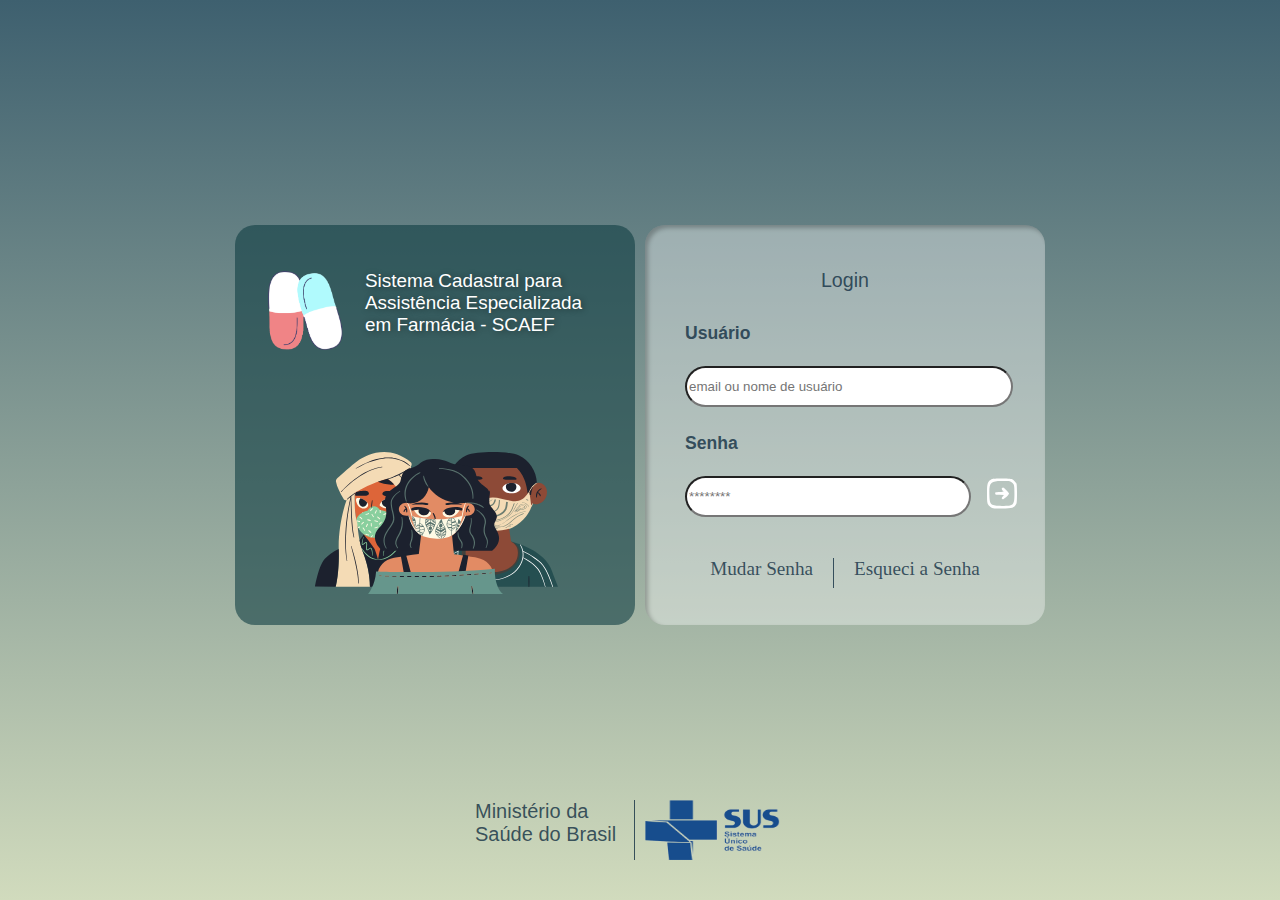
==== commit ea66c2bc: "Merge branch 'main' into tst01_bootst" ====
--- a/index.html
+++ b/index.html
@@ -411,7 +411,7 @@
                             <div id="camposenha">
                                 <input id = "formatologin" class="form-control" type="password" placeholder="********" aria-describedby="button-addon2" >
                                 <button id="botaologin" type="button">
-                                    <svg id="svg" xmlns="http://www.w3.org/2000/svg" xmlns:xlink="http://www.w3.org/1999/xlink" width="40" viewBox="0, 0, 400,400"><g id="svgg"><path id="path0" d="M65.625 7.277 C 7.101 39.565,0.000 60.419,0.000 200.000 C 0.000 329.205,1.965 338.623,35.380 369.549 C 66.779 398.609,74.292 400.000,199.899 400.000 C 339.948 400.000,362.726 392.122,392.986 333.223 C 402.534 314.640,402.534 85.360,392.986 66.777 C 382.618 46.595,355.462 18.855,336.248 8.817 C 314.936 -2.317,85.381 -3.623,65.625 7.277 M322.637 47.294 C 363.763 77.999,365.625 84.612,365.625 200.000 C 365.625 357.446,357.446 365.625,200.000 365.625 C 51.045 365.625,36.767 354.204,32.394 231.561 C 25.910 49.697,43.198 30.774,213.648 33.157 C 295.337 34.300,307.313 35.853,322.637 47.294 M200.332 127.725 C 191.943 137.834,198.314 154.412,216.295 169.264 C 225.758 177.080,220.086 178.494,168.199 181.250 C 110.453 184.318,109.375 184.661,109.375 200.000 C 109.375 215.418,110.144 215.649,167.542 217.427 L 225.709 219.228 209.471 238.526 C 191.989 259.302,191.706 267.252,208.083 277.583 C 219.841 285.000,293.750 218.390,293.750 200.377 C 293.750 189.366,225.643 118.750,215.023 118.750 C 211.040 118.750,204.429 122.789,200.332 127.725 " stroke="none" fill="#fff" fill-rule="evenodd"></path></g></svg>
+                                    <svg id="svg" xmlns="http://www.w3.org/2000/svg" xmlns:xlink="http://www.w3.org/1999/xlink" width="30" height="30" viewBox="0, 0, 400,400"><g id="svgg"><path id="path0" d="M65.625 7.277 C 7.101 39.565,0.000 60.419,0.000 200.000 C 0.000 329.205,1.965 338.623,35.380 369.549 C 66.779 398.609,74.292 400.000,199.899 400.000 C 339.948 400.000,362.726 392.122,392.986 333.223 C 402.534 314.640,402.534 85.360,392.986 66.777 C 382.618 46.595,355.462 18.855,336.248 8.817 C 314.936 -2.317,85.381 -3.623,65.625 7.277 M322.637 47.294 C 363.763 77.999,365.625 84.612,365.625 200.000 C 365.625 357.446,357.446 365.625,200.000 365.625 C 51.045 365.625,36.767 354.204,32.394 231.561 C 25.910 49.697,43.198 30.774,213.648 33.157 C 295.337 34.300,307.313 35.853,322.637 47.294 M200.332 127.725 C 191.943 137.834,198.314 154.412,216.295 169.264 C 225.758 177.080,220.086 178.494,168.199 181.250 C 110.453 184.318,109.375 184.661,109.375 200.000 C 109.375 215.418,110.144 215.649,167.542 217.427 L 225.709 219.228 209.471 238.526 C 191.989 259.302,191.706 267.252,208.083 277.583 C 219.841 285.000,293.750 218.390,293.750 200.377 C 293.750 189.366,225.643 118.750,215.023 118.750 C 211.040 118.750,204.429 122.789,200.332 127.725 " stroke="none" fill="#fff" fill-rule="evenodd"></path></g></svg>
                                 </button>
                             </div>
                         </form>
--- a/estilo/estilo.css
+++ b/estilo/estilo.css
@@ -128,7 +128,8 @@
 }
 
 #telalogin #campologin #formatologin:nth-last-child(2) {
-  width: 275px;
+  width: 278px;
+  margin-right: 10px;
 }
 
 #telalogin #campologin form input:focus {
@@ -142,10 +143,9 @@
   height: 20px;
 }
 
-#telalogin #camposenha{
+#camposenha{
   display: flex;
   flex-wrap: nowrap;
-  height: auto;
 }
 
 #telalogin #campologin #senhalogin{
@@ -154,8 +154,8 @@
 }
 
 #telalogin #campologin #botaologin {
-  margin-top: 21px;
-  height: 40px;
+  margin-top: 24px;
+  height: 33px;
   background-color: transparent;
   border: none;
 }
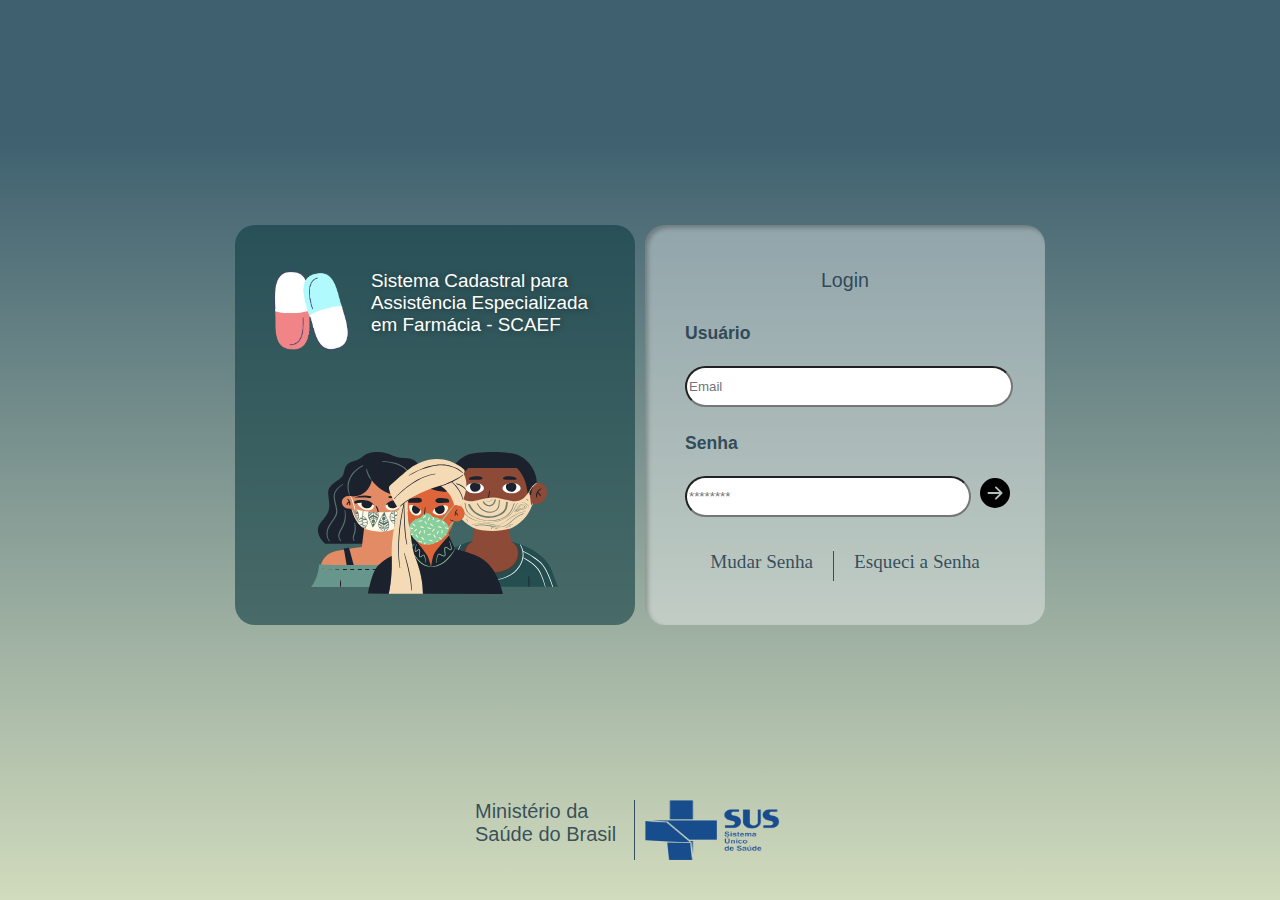
==== commit 8544ba65: "Renomeação de arquivos" ====
--- a/index.html
+++ b/index.html
@@ -5,7 +5,7 @@
     <meta http-equiv="X-UA-Compatible" content="IE=edge">
     <meta name="viewport" content="width=device-width, initial-scale=1.0">
     <title>SCAEF</title>
-    <link rel="stylesheet" href="estilo/estilo.css">
+    <link rel="stylesheet" href="estilo/estilo_telalogin.css">
     
     <!--link de acesso ao bootstrap via CDN-->
     <link href="https://cdn.jsdelivr.net/npm/bootstrap@5.1.0/dist/css/bootstrap.min.css" rel="stylesheet" integrity="sha384-KyZXEAg3QhqLMpG8r+8fhAXLRk2vvoC2f3B09zVXn8CA5QIVfZOJ3BCsw2P0p/We" crossorigin="anonymous">  
@@ -16,383 +16,14 @@
         
         <section id="descricao" class="formatoconteiner"> 
             <div id="titulo">
-                <section>
-                    <svg id ="logoscaef" version="1.1" id="Layer_1" xmlns="http://www.w3.org/2000/svg" xmlns:xlink="http://www.w3.org/1999/xlink" x="0px" y="0px" viewBox="0 0 249 258" enable-background="new 0 0 249 258" xml:space="preserve">  <image id="image0" x="0" y="0" href="[data-uri]
-                    [base64]
-                    [base64]
-                    [base64]
-                    [base64]
-                    [base64]
-                    [base64]
-                    [base64]
-                    [base64]
-                    [base64]
-                    [base64]
-                    [base64]
-                    [base64]
-                    [base64]
-                    [base64]
-                    [base64]
-                    [base64]
-                    [base64]
-                    [base64]
-                    [base64]
-                    [base64]
-                    [base64]
-                    [base64]
-                    [base64]
-                    [base64]
-                    [base64]
-                    [base64]
-                    [base64]
-                    [base64]
-                    [base64]
-                    [base64]
-                    [base64]
-                    [base64]
-                    [base64]
-                    [base64]
-                    [base64]
-                    [base64]
-                    [base64]
-                    [base64]
-                    [base64]
-                    [base64]
-                    [base64]
-                    [base64]
-                    [base64]
-                    [base64]
-                    [base64]
-                    [base64]
-                    [base64]
-                    [base64]
-                    [base64]
-                    [base64]
-                    [base64]
-                    [base64]
-                    [base64]
-                    [base64]
-                    [base64]
-                    [base64]
-                    [base64]
-                    [base64]
-                    [base64]
-                    [base64]
-                    [base64]
-                    [base64]
-                    [base64]
-                    [base64]
-                    [base64]
-                    [base64]
-                    [base64]
-                    [base64]
-                    [base64]
-                    [base64]
-                    [base64]
-                    [base64]
-                    [base64]
-                    [base64]
-                    [base64]
-                    [base64]
-                    [base64]
-                    [base64]
-                    [base64]
-                    [base64]
-                    [base64]
-                    [base64]
-                    [base64]
-                    [base64]
-                    [base64]
-                    [base64]
-                    [base64]
-                    [base64]
-                    [base64]
-                    [base64]
-                    [base64]
-                    [base64]
-                    [base64]
-                    [base64]
-                    [base64]
-                    [base64]
-                    [base64]
-                    [base64]
-                    [base64]
-                    [base64]
-                    [base64]
-                    [base64]
-                    [base64]
-                    [base64]
-                    [base64]
-                    [base64]
-                    [base64]
-                    [base64]
-                    [base64]
-                    [base64]
-                    [base64]
-                    [base64]
-                    [base64]
-                    [base64]
-                    [base64]
-                    [base64]
-                    [base64]
-                    [base64]
-                    [base64]
-                    [base64]
-                    [base64]
-                    [base64]
-                    [base64]
-                    [base64]
-                    [base64]
-                    [base64]
-                    [base64]
-                    [base64]
-                    [base64]
-                    [base64]
-                    [base64]
-                    [base64]
-                    [base64]
-                    [base64]
-                    [base64]
-                    [base64]
-                    [base64]
-                    [base64]
-                    [base64]
-                    [base64]
-                    [base64]
-                    [base64]
-                    [base64]
-                    [base64]
-                    [base64]
-                    [base64]
-                    [base64]
-                    [base64]
-                    [base64]
-                    [base64]
-                    [base64]
-                    [base64]
-                    [base64]
-                    [base64]
-                    [base64]
-                    [base64]
-                    [base64]
-                    [base64]
-                    [base64]
-                    [base64]
-                    [base64]
-                    [base64]
-                    [base64]
-                    [base64]
-                    [base64]
-                    [base64]
-                    [base64]
-                    [base64]
-                    [base64]
-                    [base64]
-                    [base64]
-                    [base64]
-                    [base64]
-                    [base64]
-                    [base64]
-                    [base64]
-                    [base64]
-                    [base64]
-                    [base64]
-                    [base64]
-                    [base64]
-                    [base64]
-                    [base64]
-                    [base64]
-                    [base64]
-                    [base64]
-                    [base64]
-                    [base64]
-                    [base64]
-                    [base64]
-                    [base64]
-                    [base64]
-                    [base64]
-                    [base64]
-                    [base64]
-                    [base64]
-                    [base64]
-                    [base64]
-                    [base64]
-                    [base64]
-                    [base64]
-                    [base64]
-                    [base64]
-                    [base64]
-                    [base64]
-                    [base64]
-                    [base64]
-                    [base64]
-                    [base64]
-                    [base64]
-                    [base64]
-                    [base64]
-                    [base64]
-                    [base64]
-                    [base64]
-                    [base64]
-                    [base64]
-                    [base64]
-                    [base64]
-                    [base64]
-                    [base64]
-                    [base64]
-                    [base64]
-                    [base64]
-                    [base64]
-                    [base64]
-                    [base64]
-                    [base64]
-                    [base64]
-                    [base64]
-                    [base64]
-                    [base64]
-                    [base64]
-                    [base64]
-                    [base64]
-                    [base64]
-                    [base64]
-                    [base64]
-                    [base64]
-                    [base64]
-                    [base64]
-                    [base64]
-                    [base64]
-                    [base64]
-                    [base64]
-                    [base64]
-                    [base64]
-                    [base64]
-                    [base64]
-                    [base64]
-                    [base64]
-                    [base64]
-                    [base64]
-                    [base64]
-                    [base64]
-                    [base64]
-                    [base64]
-                    [base64]
-                    [base64]
-                    [base64]
-                    [base64]
-                    [base64]
-                    [base64]
-                    [base64]
-                    [base64]
-                    [base64]
-                    [base64]
-                    [base64]
-                    [base64]
-                    [base64]
-                    [base64]
-                    [base64]
-                    [base64]
-                    [base64]
-                    [base64]
-                    [base64]
-                    [base64]
-                    [base64]
-                    [base64]
-                    [base64]
-                    [base64]
-                    [base64]
-                    [base64]
-                    [base64]
-                    [base64]
-                    [base64]
-                    [base64]
-                    [base64]
-                    [base64]
-                    [base64]
-                    [base64]
-                    [base64]
-                    [base64]
-                    [base64]
-                    [base64]
-                    [base64]
-                    [base64]
-                    [base64]
-                    [base64]
-                    [base64]
-                    [base64]
-                    [base64]
-                    [base64]
-                    [base64]
-                    [base64]
-                    [base64]
-                    [base64]
-                    [base64]
-                    [base64]
-                    [base64]
-                    [base64]
-                    [base64]
-                    [base64]
-                    [base64]
-                    [base64]
-                    [base64]
-                    [base64]
-                    [base64]
-                    [base64]
-                    [base64]
-                    [base64]
-                    [base64]
-                    [base64]
-                    [base64]
-                    [base64]
-                    [base64]
-                    [base64]
-                    [base64]
-                    [base64]
-                    [base64]
-                    [base64]
-                    [base64]
-                    [base64]
-                    [base64]
-                    [base64]
-                    [base64]
-                    [base64]
-                    [base64]
-                    [base64]
-                    [base64]
-                    [base64]
-                    [base64]
-                    [base64]" />
-                    </svg>
-                </section>
+                    <img id="logoscaef" src="mídia/vetores/logo_scaef.svg" alt="Uma figura que representa o sistema">
                 <p>Sistema Cadastral para Assistência Especializada em Farmácia - SCAEF</p>
             </div> 
 
-            <section id = "personagens">
-                <svg class="tamanhosvg" viewBox="0 0 90 90" fill="none" xmlns="http://www.w3.org/2000/svg">
-                    <desc>Um dos personagens que têm o papel de trazer representatividade étnica. O personagem trazaz características árabes e usa um turbante.</desc>
-                    <path d="M64.376 36.1286C64.376 39.1794 61.9327 41.6522 58.9184 41.6522C58.3284 41.6522 57.7336 41.5533 57.1627 41.3732C56.6016 44.2084 55.5483 46.8314 53.8291 48.9981L53.9585 51.2382L42.0616 72.8921L32.478 54.9602L32.58 53.3878C26.2702 49.1682 26.441 38.0284 26.441 28.1037C26.441 13.649 31.7159 10.6103 31.7159 10.6103C37.1728 6.65189 47.9046 8.12462 51.6333 12.9122C53.3292 15.0897 56.3984 22.659 57.3757 30.7836C57.8412 30.6626 58.3538 30.6035 58.9184 30.6035C61.9327 30.6035 64.376 33.0771 64.376 36.1286Z" fill="#DD6539"/>
-                    <path d="M58.0331 59.9208C57.9755 59.8859 57.9002 59.9051 57.8658 59.9642L53.9515 53.3408L45.5801 63.8457L42.1502 71.655L39.2836 65.0423L36.1097 61.474L32.1469 55.8009L30.5269 58.7926L30.9656 64.0279C30.9164 64.0564 30.8981 64.1198 30.9262 64.1703L34.1466 70.657L41.9421 75.7984L56.3885 68.5885L58.0816 60.081C58.1091 60.0233 58.0887 59.9536 58.0331 59.9208ZM27.5119 46.2164C27.5119 42.9 30.3026 40.0692 35.2364 38.9424C36.2159 37.2234 37.6924 36.1286 39.3448 36.1286C40.9078 36.1286 42.3134 37.108 43.2907 38.669C45.4887 39.0057 47.5692 39.6706 49.2954 40.5689C49.5471 40.2215 49.8023 39.8784 50.0548 39.5325L51.0412 38.2341C51.6994 37.3693 52.3737 36.5172 53.0501 35.6673C53.73 34.8203 54.4106 33.9739 55.1088 33.1411L56.1558 31.8919C56.5123 31.4819 56.8617 31.0662 57.2252 30.6612C57.2969 30.5815 57.4193 30.5751 57.498 30.6484C57.5712 30.7153 57.5817 30.8263 57.5262 30.9053C57.2147 31.3531 56.8905 31.7887 56.5727 32.23L55.5968 33.5369C54.9464 34.4082 54.2784 35.2652 53.6105 36.1222C52.9383 36.9756 52.264 37.8277 51.5742 38.6662L50.5371 39.924C50.2805 40.2236 50.0252 40.5254 49.7672 40.8251C51.9377 42.0573 53.4593 43.6745 53.794 45.4697C54.1329 44.9892 54.483 44.5166 54.8388 44.0489C55.5152 43.1712 56.2099 42.3071 56.9721 41.4978C57.0663 41.3974 57.2231 41.3938 57.3223 41.4892C57.4102 41.5739 57.4228 41.7085 57.3595 41.8074C56.7584 42.7456 56.0897 43.6296 55.4027 44.4995C54.9042 45.1223 54.3966 45.7373 53.8629 46.3324C53.737 50.6402 46.6509 57.1569 39.4383 57.1569C32.1609 57.1569 27.5119 50.5221 27.5119 46.2164Z" fill="#89CF9E"/>
-                    <path d="M36.983 39.4392C37.0891 39.3844 37.1749 39.363 37.2291 39.3089C37.6622 38.874 38.0995 38.4427 38.508 37.9843C38.5755 37.9088 38.5516 37.6796 38.4876 37.5714C38.3976 37.417 38.2113 37.4219 38.0841 37.5494C37.6418 37.9885 37.203 38.4313 36.7826 38.8904C36.7172 38.9616 36.7179 39.1367 36.7516 39.2435C36.7769 39.3246 36.9021 39.3744 36.983 39.4392ZM38.3962 55.5005C38.2894 55.4727 38.1192 55.5147 38.0384 55.5916C37.6341 55.9774 37.2494 56.3838 36.8599 56.7846C36.8374 56.8073 36.8177 56.8301 36.7994 56.8543C37.0399 56.9098 37.2839 56.9582 37.5314 56.9995C37.845 56.6785 38.1593 56.3589 38.4694 56.035C38.5284 55.9731 38.5615 55.8863 38.6283 55.7738C38.5474 55.672 38.4876 55.5247 38.3962 55.5005ZM43.7231 38.7409C43.5797 38.716 43.4355 38.6911 43.2907 38.669C43.2408 38.5893 43.1887 38.5124 43.1374 38.4363C43.1156 38.4918 43.1086 38.5587 43.1114 38.6342C43.1346 39.2114 43.1522 39.7894 43.1754 40.3667C43.1838 40.5717 43.2619 40.7283 43.4946 40.7311C43.695 40.734 43.8124 40.5767 43.8019 40.3297C43.7906 40.0642 43.7758 39.7987 43.7625 39.5332C43.766 39.5325 43.7695 39.5325 43.7723 39.5325C43.7562 39.2684 43.74 39.005 43.7231 38.7409ZM43.3786 56.2678C43.1634 56.2813 43.1072 56.4294 43.1114 56.6201C43.3033 56.5653 43.4939 56.5077 43.6837 56.4457C43.6373 56.3262 43.541 56.2571 43.3786 56.2678ZM37.2614 49.3995C37.2719 49.606 37.3739 49.7398 37.5806 49.7298C37.7662 49.7206 37.8787 49.5989 37.871 49.3988C37.8492 48.8016 37.8281 48.2044 37.7958 47.6079C37.7852 47.4036 37.6847 47.2428 37.4548 47.2663C37.2291 47.289 37.1658 47.4556 37.1777 47.6649C37.1939 47.9403 37.2066 48.2158 37.2213 48.4906C37.2178 48.4913 37.2143 48.4913 37.2115 48.4913C37.2284 48.7938 37.2459 49.097 37.2614 49.3995ZM44.1612 50.4651C44.0564 50.3078 43.8813 50.2373 43.7442 50.3697C43.6577 50.4537 43.5909 50.6801 43.6423 50.7676C43.9601 51.3122 44.3046 51.8418 44.6653 52.3585C44.7201 52.4368 44.9128 52.4625 45.026 52.4383C45.109 52.4212 45.168 52.2838 45.2306 52.2076C45.1863 52.093 45.1701 52.019 45.1329 51.9599C44.8116 51.4602 44.4895 50.9605 44.1612 50.4651ZM34.6859 48.04C34.4637 48.524 34.226 49.0016 33.9975 49.4835C33.9588 49.5654 33.9328 49.6537 33.8794 49.7953C33.9539 49.8779 34.0214 50.011 34.1262 50.0573C34.3069 50.1363 34.4384 50.0174 34.5171 49.8523C34.7639 49.3383 35.0079 48.8237 35.2512 48.3076C35.3391 48.1204 35.3412 47.9304 35.1401 47.8307C34.9319 47.7275 34.7836 47.8257 34.6859 48.04ZM42.5819 48.1019C42.6593 48.1994 42.7191 48.3454 42.8006 48.3589C42.9223 48.3788 43.0966 48.3468 43.1824 48.2656C43.586 47.8827 43.9685 47.4769 44.3573 47.0776C44.5507 46.879 44.5774 46.6897 44.4185 46.5544C44.2357 46.4 44.0705 46.4669 43.9179 46.6242C43.5312 47.025 43.1381 47.4193 42.7528 47.8215C42.6881 47.8898 42.6508 47.9859 42.5819 48.1019ZM32.3571 50.5299C32.2397 50.3484 32.0941 50.2288 31.8853 50.3669C31.6772 50.5043 31.7236 50.6922 31.8396 50.8723C32.1462 51.3485 32.4499 51.8275 32.7663 52.2987C32.8254 52.3863 32.9358 52.439 33.0469 52.5272C33.158 52.444 33.2923 52.3948 33.3105 52.318C33.3387 52.1998 33.3239 52.0389 33.262 51.9371C32.9723 51.4609 32.6594 50.9983 32.3571 50.5299ZM35.7532 55.0442C35.4199 54.9573 35.0866 54.8712 34.7526 54.7851C34.489 54.7175 34.226 54.6498 33.8906 54.5637C33.8245 54.6385 33.6951 54.7239 33.6607 54.8392C33.5995 55.0378 33.7212 55.1702 33.9159 55.2207C34.477 55.3673 35.0395 55.5133 35.602 55.6563C35.7848 55.7026 35.9437 55.645 35.9979 55.4606C36.0569 55.2577 35.9712 55.1004 35.7532 55.0442ZM41.0006 36.5108C40.957 36.4902 40.9134 36.4724 40.8698 36.4532C40.9008 36.4752 40.9366 36.4937 40.9781 36.5051C40.9851 36.5073 40.9929 36.5087 41.0006 36.5108ZM29.7309 49.7476C29.328 49.8601 28.9287 49.9875 28.5321 50.1213C28.6235 50.3085 28.7205 50.4957 28.8239 50.6815C29.2092 50.5513 29.584 50.4231 29.9531 50.2829C30.0262 50.2551 30.0973 50.0231 30.0579 49.9412C30.0094 49.8416 29.8216 49.722 29.7309 49.7476ZM53.4839 46.0348C52.9643 45.9074 52.4475 45.77 51.9293 45.6369C51.859 45.6191 51.7887 45.6035 51.6424 45.5679C51.5784 45.6512 51.4617 45.7437 51.4294 45.8604C51.383 46.0277 51.4744 46.1637 51.6523 46.2106C52.2133 46.358 52.7751 46.5046 53.3376 46.6484C53.5324 46.6989 53.7194 46.6762 53.7743 46.4484C53.8284 46.2227 53.7061 46.0903 53.4839 46.0348ZM51.4715 50.6815C51.4807 50.779 51.6262 50.8637 51.6762 50.9171C51.7359 50.9129 51.7647 50.9121 51.7837 50.9114C52.0158 50.6253 52.2309 50.3377 52.4285 50.0494C52.1592 50.1377 51.8913 50.2288 51.6262 50.327C51.5383 50.3598 51.4603 50.5648 51.4715 50.6815ZM42.8386 54.3267C42.3436 54.2064 41.8507 54.0747 41.3571 53.948C41.2608 53.9231 41.163 53.9003 40.9908 53.8583C40.9254 53.9387 40.8037 54.0277 40.7721 54.143C40.7229 54.326 40.8276 54.4605 41.0161 54.5096C41.5708 54.6548 42.1249 54.8022 42.6818 54.9403C42.8758 54.9887 43.0643 54.9595 43.1135 54.7267C43.1585 54.516 43.0558 54.3801 42.8386 54.3267ZM41.9344 50.1327C41.9428 49.7982 41.748 49.6693 41.4569 49.7619C40.9183 49.932 40.3847 50.1156 39.8475 50.2886C39.6443 50.3534 39.5627 50.4886 39.6169 50.6879C39.6731 50.8965 39.8341 50.9534 40.0261 50.8922C40.59 50.7135 41.1546 50.5335 41.7122 50.3356C41.8134 50.3 41.8858 50.179 41.9344 50.1327ZM32.6004 46.9609C32.6587 46.8975 32.6545 46.731 32.6187 46.6356C32.5863 46.5523 32.4696 46.5018 32.3705 46.4213C32.2573 46.4982 32.1595 46.5452 32.0864 46.6178C31.7039 46.9965 31.327 47.3816 30.9509 47.7659C30.9002 47.8179 30.8215 47.8798 30.8222 47.9368C30.8243 48.0699 30.8264 48.2421 30.9044 48.3226C30.9663 48.3859 31.1927 48.3909 31.2588 48.3276C31.7208 47.8884 32.1666 47.4293 32.6004 46.9609ZM50.1349 41.539C50.0154 41.3518 49.8635 41.2465 49.661 41.3711C49.4501 41.5006 49.493 41.6914 49.6104 41.8729C49.9233 42.3576 50.2319 42.8445 50.5519 43.3235C50.6067 43.4054 50.7115 43.4531 50.8155 43.5342C50.9231 43.4552 51.0574 43.4068 51.0785 43.3285C51.1094 43.2118 51.0996 43.0488 51.0391 42.9477C50.7494 42.4708 50.4337 42.0103 50.1349 41.539ZM38.2219 41.4672C38.1586 41.3789 37.9371 41.334 37.8274 41.3753C37.7487 41.4052 37.6587 41.6565 37.703 41.7312C38.0384 42.2978 38.3991 42.8495 38.7717 43.3912C38.8174 43.4574 38.9939 43.4787 39.0874 43.4495C39.1788 43.4211 39.2428 43.3008 39.3096 43.2296C39.2737 43.1228 39.2646 43.0559 39.2308 43.0047C38.9004 42.4879 38.5769 41.9661 38.2219 41.4672ZM47.8547 52.1713C47.7169 52.0596 47.5629 52.0617 47.437 52.1927C47.2992 52.3372 47.3098 52.5123 47.449 52.6333C47.8912 53.0162 48.3405 53.3921 48.799 53.7544C48.9656 53.6298 49.128 53.5024 49.2883 53.3743C49.2757 53.3565 49.2616 53.3394 49.2447 53.3252C48.7863 52.9344 48.3215 52.5514 47.8547 52.1713ZM39.8018 46.1978C40.3734 46.3729 40.9563 46.5103 41.5371 46.6562C41.7185 46.7018 41.8767 46.6484 41.9231 46.4548C41.973 46.2491 41.8858 46.0982 41.6679 46.0427C41.194 45.9224 40.7201 45.7985 40.2462 45.6768C40.1231 45.6455 39.9994 45.617 39.8018 45.5693C39.7364 45.649 39.5831 45.7522 39.5859 45.8512C39.588 45.9729 39.6984 46.1665 39.8018 46.1978ZM37.1918 45.7131C37.2494 45.5366 37.1405 45.3914 36.9548 45.3422C36.3755 45.1899 35.7954 45.039 35.2139 44.8945C35.0276 44.8482 34.8595 44.9301 34.8511 45.1209C34.8462 45.2426 34.946 45.4519 35.0416 45.481C35.64 45.6661 36.2503 45.8113 36.9323 45.9893C37.0069 45.9145 37.1531 45.832 37.1918 45.7131ZM47.8315 40.9468C47.7844 40.845 47.5959 40.719 47.508 40.744C46.8977 40.9169 46.2937 41.1155 45.6996 41.3376C45.6131 41.3703 45.5358 41.5768 45.5491 41.6921C45.5604 41.7903 45.7087 41.8715 45.7924 41.9569C46.4737 41.7255 47.1037 41.5227 47.7218 41.2878C47.7963 41.2593 47.8701 41.0294 47.8315 40.9468ZM39.9944 41.045C40.1541 41.144 40.346 41.0522 40.4501 40.8351C40.6891 40.3404 40.9247 39.8435 41.1595 39.3467C41.1912 39.2812 41.2116 39.2114 41.2608 39.0819C41.1827 38.9972 41.0983 38.8278 41.0006 38.8192C40.8825 38.8093 40.6933 38.9032 40.6378 39.0086C40.3678 39.5168 40.133 40.045 39.8855 40.566C39.7941 40.7561 39.806 40.9283 39.9944 41.045ZM45.5048 54.8129C45.443 55.0314 45.5618 55.1659 45.7636 55.2207C45.9302 55.2663 46.0976 55.3097 46.2642 55.3524C46.5356 55.2108 46.8028 55.0634 47.0651 54.9089C46.6812 54.8093 46.298 54.7104 45.9148 54.6093C45.7165 54.5573 45.5625 54.61 45.5048 54.8129ZM40.9978 56.8102C40.8783 56.8016 40.6912 56.897 40.6357 57.0031C40.6188 57.0344 40.6041 57.0671 40.5879 57.0992C40.8002 57.0792 41.0119 57.0543 41.2228 57.0237C41.1539 56.9362 41.0801 56.8159 40.9978 56.8102ZM31.9542 40.3517C31.9514 40.2649 31.9458 40.1781 31.9409 40.0919C31.7334 40.1951 31.533 40.3041 31.339 40.4151C31.3544 40.5995 31.436 40.7404 31.6484 40.7297C31.8734 40.7183 31.9612 40.5646 31.9542 40.3517ZM42.8983 44.7906C43.0601 44.923 43.2387 44.9493 43.3793 44.7749C43.5234 44.597 43.4468 44.4297 43.2886 44.298C42.8484 43.93 42.4069 43.5634 41.9625 43.2004C41.9013 43.1506 41.8233 43.1235 41.7129 43.0637C41.6222 43.1442 41.4724 43.2132 41.4598 43.3022C41.4422 43.4246 41.4907 43.6061 41.5779 43.6851C42.0054 44.0681 42.4547 44.4261 42.8983 44.7906ZM29.8786 46.0761C29.2894 45.8946 28.6896 45.748 28.0898 45.602C27.9049 45.5572 27.7615 45.649 27.7242 45.8426C27.6884 46.032 27.7819 46.1637 27.9661 46.2142C28.2987 46.3053 28.6334 46.3907 28.9673 46.4776C29.231 46.5452 29.4954 46.6107 29.8322 46.6954C29.9025 46.6256 30.0663 46.5359 30.0712 46.4377C30.0776 46.316 29.9763 46.106 29.8786 46.0761ZM46.9434 45.5124C47.4968 45.6561 48.0522 45.7949 48.6056 45.9402C48.8102 45.9935 48.9825 45.9587 49.0387 45.7366C49.0985 45.5038 48.96 45.3793 48.7455 45.3252C48.1999 45.1863 47.655 45.0461 47.1101 44.9066C47.0665 44.8952 47.0222 44.8867 46.9069 44.8603C46.8415 44.9429 46.717 45.0354 46.6868 45.1543C46.639 45.3401 46.7613 45.4654 46.9434 45.5124ZM46.7901 47.7937C46.7529 47.8193 46.639 47.8542 46.6017 47.9282C46.3162 48.502 46.0329 49.0778 45.7833 49.6672C45.7453 49.7569 45.8508 49.9761 45.9485 50.0352C46.0258 50.0815 46.2649 50.011 46.3092 49.927C46.6038 49.3682 46.8731 48.7959 47.1326 48.2194C47.2261 48.0115 47.0665 47.7966 46.7901 47.7937ZM29.6522 43.2132C29.4834 43.4139 29.598 43.5898 29.7682 43.7307C30.1887 44.0802 30.6098 44.4297 31.0352 44.7735C31.1091 44.8333 31.204 44.8667 31.3228 44.9301C31.4149 44.849 31.5633 44.7785 31.5654 44.703C31.5696 44.5678 31.5246 44.3849 31.4311 44.3009C31.0254 43.9343 30.5923 43.5997 30.1739 43.2474C30.0023 43.1029 29.8216 43.0118 29.6522 43.2132ZM37.3598 53.8434C37.4407 53.8199 37.4927 53.6946 37.5715 53.5971C37.4955 53.4796 37.4548 53.3714 37.3781 53.306C36.9408 52.9337 36.4957 52.5707 36.0527 52.2055C35.8924 52.0738 35.718 52.0304 35.576 52.2133C35.441 52.3877 35.4994 52.56 35.6583 52.6959C35.8805 52.8846 36.1062 53.0689 36.3312 53.2554C36.5562 53.4412 36.772 53.6398 37.0118 53.8042C37.0997 53.864 37.2544 53.8747 37.3598 53.8434ZM49.2982 47.267C49.0894 47.2876 49.0155 47.4414 49.0254 47.6414C49.0387 47.9076 49.0521 48.1738 49.0655 48.4393C49.064 48.4393 49.0626 48.4393 49.0619 48.44C49.0788 48.7696 49.0908 49.1006 49.1147 49.4302C49.1287 49.6209 49.2391 49.7476 49.4332 49.7305C49.6181 49.7142 49.7327 49.5868 49.725 49.3931C49.6997 48.7874 49.6659 48.1824 49.6322 47.578C49.6209 47.3688 49.5042 47.2463 49.2982 47.267ZM33.6846 41.6757C33.7394 41.8971 33.9012 41.9597 34.1079 41.8928C34.669 41.7113 35.2322 41.5333 35.7869 41.334C35.8924 41.2963 35.9662 41.1682 36.0134 41.1226C36.0021 40.7952 35.8256 40.677 35.5683 40.7575C35.0226 40.929 34.4805 41.1098 33.9363 41.2856C33.7472 41.3469 33.6326 41.4686 33.6846 41.6757ZM34.92 36.6112C35.5535 35.9912 35.6505 34.7455 35.0142 33.9412C33.8112 32.4201 30.9565 30.3594 28.1531 30.7423C27.3255 30.8555 27.1315 31.7873 27.5857 33.354C28.8949 37.8725 32.812 38.6761 34.92 36.6112ZM43.0713 35.2637C44.0374 32.509 47.3773 29.9415 51.9757 31.0804C53.0585 31.3488 53.8594 32.082 53.2392 33.4792C50.0674 40.6194 42.6994 36.3229 43.0713 35.2637Z" fill="#FEFAE5"/>
-                    <path d="M61.1438 31.0843C60.4638 30.7768 59.7115 30.6038 58.9184 30.6038C58.372 30.6038 57.8742 30.66 57.4207 30.7732C56.6332 27.4056 54.4022 21.4926 48.1795 17.8282C37.5933 20.9111 30.7343 24.5591 26.4452 27.5373C26.4431 27.7252 26.441 27.9124 26.441 28.1039C26.441 34.7223 26.3665 41.8803 28.1869 47.1669C28.7529 54.2793 29.8097 61.3433 31.7264 66.111C37.0962 79.4688 36.6075 89.8398 36.6075 89.8398L13.8481 89.7694C13.8481 89.7694 16.3252 80.3728 15.8238 64.488C15.5046 54.3526 17.7195 41.2105 21.0614 32.021C20.4265 32.3883 19.582 32.1982 19.1777 31.5256C16.5649 27.1779 14.587 23.1697 13.9978 19.901C13.8199 18.9166 14.1968 17.9172 14.9949 17.2716C17.7785 15.0187 24.3774 8.79397 28.1292 6.10475C34.8511 1.28652 49.3924 -5.12333 63.8712 6.79022C64.2797 7.12691 64.966 8.32346 63.7805 10.0482C64.2846 10.8027 64.7979 11.9708 65.2367 13.7674C66.3891 18.486 64.5912 26.9757 61.1438 31.0843Z" fill="#F4DBB5"/>
-                    <path d="M24.6403 50.0089C24.7078 50.5812 24.7591 51.1542 24.84 51.7251L25.0777 53.4377L25.387 55.1411C25.5101 55.7062 25.6486 56.2686 25.7794 56.8316C25.8019 56.9298 25.8982 56.9932 25.9966 56.9725C26.0972 56.9512 26.1619 56.8522 26.1415 56.7512L26.1387 56.7369C26.0255 56.1775 25.9031 55.6215 25.7977 55.0613L25.5368 53.3679L25.3252 51.6646C25.2527 51.0973 25.2105 50.5257 25.1508 49.9562C24.9335 47.6756 24.7711 45.3879 24.6558 43.0965C24.5264 40.8059 24.4392 38.5125 24.3647 36.2183C24.3267 35.0709 24.2965 33.9235 24.2684 32.776C24.2402 31.7033 24.2149 30.6292 24.1995 29.5565C24.2142 29.5458 24.2283 29.5337 24.2423 29.523L25.5459 28.513C25.9819 28.1777 26.4199 27.8439 26.8509 27.4972C26.9079 27.451 26.9262 27.367 26.8882 27.3001C26.8467 27.226 26.7539 27.2004 26.6808 27.2417C26.4403 27.3798 26.2069 27.5278 25.9692 27.6709L25.2731 28.1243C24.8119 28.4318 24.3605 28.755 23.9175 29.0903C23.4745 29.4248 23.0407 29.7743 22.6238 30.1445C22.4156 30.3302 22.2117 30.5217 22.0092 30.7153C21.8123 30.9189 21.6176 31.1111 21.4334 31.3446C21.3771 31.415 21.3785 31.519 21.4404 31.588C21.5093 31.6649 21.6267 31.6713 21.7027 31.6015L21.7104 31.5944C21.9009 31.4207 22.1119 31.2357 22.3207 31.0641C22.5281 30.8876 22.7384 30.7132 22.9535 30.5431C23.208 30.3388 23.4661 30.1373 23.7227 29.9345C23.3831 31.4905 23.0358 33.0451 22.7116 34.6054L22.2216 37.2811C22.062 38.173 21.8834 39.0627 21.7589 39.961C21.4903 41.7548 21.1999 43.5464 21.0087 45.3508C20.9067 46.2527 20.7851 47.1517 20.6993 48.055L20.4616 50.767C20.1987 54.3865 20.0454 58.0182 20.1298 61.6491C20.1818 63.4642 20.2556 65.2794 20.4244 67.0881C20.5896 68.8982 20.8048 70.6991 21.1767 72.49C21.1943 72.5718 21.273 72.6245 21.3539 72.6089C21.4362 72.5932 21.4903 72.5128 21.4748 72.4295L21.4734 72.4217C21.1416 70.6592 20.9588 68.8533 20.8301 67.0539C20.688 65.2537 20.6304 63.4472 20.6009 61.6406C20.5601 58.0274 20.7105 54.4129 20.996 50.8104L21.233 48.1098C21.3166 47.2094 21.4362 46.3132 21.536 45.4156C21.7202 43.6169 22.0163 41.8331 22.2659 40.0429C22.3819 39.146 22.5513 38.2577 22.7032 37.3672L23.1673 34.6951C23.3937 33.5099 23.632 32.3269 23.8704 31.1438C23.8669 31.6898 23.8641 32.235 23.862 32.781C23.8641 33.9306 23.8774 35.0801 23.8936 36.2297C23.9259 38.5289 24.0145 40.8273 24.1207 43.125C24.2346 45.4227 24.4034 47.7183 24.6403 50.0089ZM55.8844 41.3526C56.2753 41.5227 56.6895 41.6494 57.1198 41.6822C57.1943 41.6879 57.2681 41.648 57.3033 41.5761C57.349 41.4814 57.3103 41.3676 57.2175 41.3206L57.2112 41.3177C57.0256 41.2252 56.8378 41.1512 56.6515 41.0736L56.089 40.8501L55.5237 40.628C55.3345 40.5554 55.1419 40.4799 54.9513 40.4152L54.9436 40.413C54.8873 40.3938 54.8227 40.4087 54.7805 40.4564C54.7235 40.5205 54.7284 40.6187 54.7917 40.6771C54.957 40.828 55.1313 40.9476 55.3155 41.0586C55.4984 41.1704 55.6889 41.2672 55.8844 41.3526ZM27.578 74.977C27.1195 72.9263 26.633 70.8834 26.081 68.8583C25.5333 66.8311 24.9567 64.8145 24.3134 62.8158C24.2888 62.7375 24.2065 62.6926 24.1284 62.7147C24.0476 62.7382 24.0005 62.8229 24.023 62.9048L24.0237 62.9062C24.3028 63.9134 24.577 64.9249 24.8421 65.9378C25.1093 66.95 25.3723 67.9636 25.6254 68.9793C26.1338 71.0101 26.6203 73.0466 27.0548 75.0931C27.1589 75.6056 27.2784 76.1152 27.3797 76.6284L27.6834 78.1674C27.7847 78.6799 27.8663 79.1959 27.9584 79.7106L28.092 80.4829L28.208 81.2573C28.3781 82.2887 28.492 83.3259 28.6003 84.3622L28.7107 85.9204L28.722 87.4771V87.4878C28.7234 87.5846 28.7979 87.6665 28.8949 87.6729C28.9976 87.68 29.0862 87.6017 29.0925 87.4978C29.2338 85.3737 28.9976 83.2661 28.7163 81.1819C28.4203 79.097 28.0301 77.0285 27.578 74.977ZM27.4064 11.073L27.4106 11.0701C28.767 10.2238 30.1915 9.46996 31.6329 8.77239C33.0757 8.07411 34.5466 7.43419 36.045 6.87044C39.0389 5.74578 42.1369 4.87524 45.3002 4.48018C48.4545 4.07588 51.6888 4.13068 54.7685 4.92435C57.8482 5.69809 60.7296 7.23844 63.1139 9.37529C63.1898 9.44292 63.3066 9.43793 63.3748 9.36177C63.4437 9.28489 63.4388 9.16602 63.3628 9.09626C62.1654 7.99225 60.8491 7.0128 59.4211 6.22483C57.9945 5.43757 56.4673 4.83822 54.8958 4.42039C54.109 4.21468 53.3109 4.05594 52.5073 3.93636C51.7029 3.82389 50.8936 3.752 50.0829 3.7157C49.2729 3.67726 48.4615 3.68865 47.6522 3.72495C46.8422 3.76197 46.035 3.83315 45.2327 3.94205C43.6268 4.15133 42.0398 4.48303 40.4789 4.90229C38.9173 5.32154 37.3816 5.83476 35.8777 6.42485C32.8697 7.6093 29.9679 9.05213 27.2447 10.8131C27.1751 10.858 27.154 10.952 27.1969 11.0231C27.2412 11.0957 27.3347 11.1178 27.4064 11.073ZM23.523 21.0582C24.5559 20.1941 25.6036 19.347 26.6815 18.5427C27.7594 17.7376 28.8619 16.9675 29.9869 16.2343C31.1147 15.5047 32.2657 14.8135 33.4406 14.1686C34.6177 13.5244 35.8284 12.95 37.054 12.4126C38.2838 11.8851 39.543 11.4331 40.822 11.0445C42.1031 10.6665 43.4081 10.3747 44.7279 10.1682L44.7321 10.1675C44.8313 10.1526 44.9009 10.0593 44.8875 9.95755C44.8748 9.85505 44.7813 9.78245 44.6794 9.79597C43.3364 9.97321 42.0047 10.238 40.6948 10.5925C39.3926 10.9705 38.1094 11.4132 36.8564 11.9328C35.607 12.461 34.3828 13.0489 33.1903 13.6946C32.0006 14.3459 30.8313 15.0342 29.6972 15.778C27.4345 17.275 25.2654 18.9121 23.2193 20.6938C21.1704 22.4726 19.2171 24.3589 17.4199 26.4046C17.3658 26.4673 17.37 26.5626 17.4305 26.6196C17.4916 26.6772 17.588 26.6737 17.6449 26.6118L17.6477 26.6082C18.5569 25.6181 19.5223 24.6699 20.5045 23.7474C21.4868 22.8235 22.4916 21.9245 23.523 21.0582ZM60.7563 16.8429C60.1538 16.6208 59.5477 16.4293 58.9127 16.3033C58.822 16.2848 58.7306 16.3368 58.7004 16.4272C58.668 16.5261 58.7201 16.6322 58.8171 16.6656L58.8234 16.6678C59.1131 16.7667 59.4113 16.8692 59.7009 16.9824C59.9934 17.0892 60.2831 17.2038 60.5686 17.3269C61.1416 17.5696 61.7056 17.8302 62.247 18.1284C62.7891 18.4245 63.3101 18.7576 63.7854 19.1434C64.023 19.3356 64.2487 19.5428 64.4505 19.7706C64.6573 19.9941 64.8387 20.2396 64.9983 20.4994L65.0011 20.5037C65.0405 20.5678 65.1213 20.5948 65.1916 20.5635C65.2683 20.5286 65.3034 20.4375 65.269 20.3599C65.0018 19.7485 64.5757 19.221 64.092 18.7811C63.611 18.3334 63.0668 17.9711 62.5057 17.6515C61.9432 17.334 61.3568 17.0671 60.7563 16.8429ZM63.1842 10.5619L63.1793 10.5654C62.6006 10.989 61.9952 11.394 61.3849 11.7812C60.7732 12.1677 60.1566 12.5485 59.5266 12.9037C58.2687 13.6191 56.9939 14.306 55.6826 14.9153C54.3741 15.5296 53.0522 16.1183 51.6994 16.6265C50.5582 17.0813 49.3945 17.4743 48.2281 17.8586C48.2112 17.8487 48.195 17.838 48.1781 17.828C45.9211 18.485 43.8356 19.1684 41.9062 19.8652C44.652 20.9536 48.9607 22.2484 52.7667 21.5999C51.6663 20.3571 50.3248 19.1769 48.6991 18.1498L48.7603 18.1327C49.1105 18.0309 49.4641 17.9412 49.8094 17.8238C50.5005 17.5924 51.198 17.376 51.8794 17.1134C52.2211 16.9874 52.5642 16.8621 52.9024 16.7254L53.9142 16.3055C54.2531 16.1702 54.5843 16.0165 54.9176 15.8663C55.2298 15.7218 55.5476 15.5887 55.8548 15.4342C55.864 15.4591 55.878 15.4833 55.8984 15.5033L55.9027 15.5075C56.3034 15.8997 56.7014 16.3104 57.0825 16.7297C57.4685 17.1461 57.8433 17.5732 58.2061 18.0103C58.938 18.8779 59.6236 19.7848 60.2522 20.7286C60.5672 21.1999 60.8653 21.6818 61.1466 22.1736C61.425 22.6669 61.6788 23.1737 61.9214 23.6848C62.1577 24.1994 62.3637 24.7269 62.5465 25.2622C62.7265 25.7996 62.8671 26.3484 62.9831 26.9036L62.9838 26.9072C63 26.9847 63.0724 27.0381 63.1512 27.0274C63.2348 27.0175 63.2939 26.9399 63.2827 26.8559C63.2109 26.2765 63.0872 25.7042 62.9353 25.1397C62.7715 24.5795 62.5746 24.0293 62.3517 23.4912C61.9003 22.4156 61.3252 21.4006 60.6973 20.4268C60.056 19.4616 59.3529 18.5398 58.5942 17.67C57.8447 16.818 57.0593 16.0065 56.1938 15.2662L56.8927 14.9182L57.8623 14.4064C58.1864 14.2384 58.5014 14.0519 58.8206 13.8739C59.1413 13.6988 59.452 13.5052 59.7642 13.3152C61.013 12.5521 62.2294 11.7421 63.3691 10.8053C63.431 10.7541 63.4437 10.6622 63.3966 10.596C63.3473 10.527 63.2524 10.5121 63.1842 10.5619ZM54.0506 28.8454C54.3291 28.4995 53.9606 26.9719 53.0712 26.5292C53.0712 26.5292 46.838 25.0899 45.4057 26.7812C43.9734 28.4717 45.957 29.2832 46.8731 29.3237C48.1127 29.3786 53.7722 29.1921 54.0506 28.8454ZM27.7566 26.5819C26.8861 27.0616 26.5809 28.6041 26.8734 28.9379C27.1666 29.2725 32.8289 29.2177 34.065 29.1095C34.9784 29.0305 36.9267 28.1357 35.4255 26.5071C33.9244 24.8785 27.7566 26.5819 27.7566 26.5819ZM37.973 32.3931L37.9716 32.3966C37.8914 32.7767 37.8267 33.1583 37.7655 33.5405C37.7016 33.9227 37.6502 34.3057 37.5996 34.6894C37.5497 35.073 37.5054 35.4574 37.4695 35.8425C37.4358 36.2283 37.402 36.6148 37.3901 37.0035V37.0077C37.3873 37.0946 37.4449 37.1743 37.5321 37.1949C37.6313 37.2177 37.7304 37.1551 37.7529 37.0554C37.8394 36.676 37.9041 36.2938 37.9688 35.9108C38.0313 35.5286 38.0855 35.1442 38.134 34.7598C38.1811 34.3747 38.2282 33.9897 38.2627 33.6031C38.2999 33.2173 38.3337 32.8308 38.352 32.4422C38.3562 32.3489 38.2936 32.2635 38.2001 32.2436C38.0967 32.2208 37.9948 32.2877 37.973 32.3931ZM58.0584 38.0213C58.159 38.0313 58.249 37.9573 58.2595 37.8548L58.2602 37.8427C58.2778 37.6676 58.2848 37.4946 58.2961 37.3216L58.3495 36.8077C58.384 36.5714 58.4191 36.3351 58.4691 36.1037C58.5457 36.1414 58.6174 36.1842 58.6849 36.2354C58.8206 36.3443 58.9402 36.476 59.0456 36.6283C59.1518 36.7799 59.2376 36.955 59.3177 37.1344C59.3951 37.3131 59.4654 37.5103 59.5245 37.6918L59.5294 37.7067C59.5554 37.7857 59.6292 37.8413 59.7157 37.8398C59.8219 37.8384 59.9063 37.7494 59.9041 37.6419C59.8999 37.3999 59.857 37.1821 59.7895 36.9579C59.7213 36.7372 59.6264 36.5194 59.49 36.3194C59.3543 36.1194 59.1764 35.9386 58.9598 35.8069C58.8431 35.7371 58.7152 35.6909 58.5851 35.6617C58.6673 35.3898 58.7672 35.125 58.8959 34.8766C58.9753 34.7321 59.0555 34.5876 59.1518 34.4566C59.2404 34.3242 59.3585 34.1925 59.4548 34.1007L59.4766 34.0801C59.5399 34.0188 59.5554 33.9192 59.5083 33.8402C59.4534 33.7491 59.3367 33.7206 59.2467 33.7754C59.0576 33.8921 58.931 34.0203 58.7981 34.1633C58.6688 34.305 58.5598 34.4616 58.4592 34.6232C58.2609 34.9477 58.1231 35.3029 58.0226 35.6631C57.9171 36.0233 57.8735 36.3941 57.8461 36.7621C57.8384 36.9465 57.8412 37.1309 57.8426 37.3138C57.8595 37.4967 57.8714 37.679 57.8946 37.8598C57.9052 37.9437 57.9713 38.0121 58.0584 38.0213ZM31.4986 36.4475C32.9808 36.7735 34.4243 35.6503 34.7224 33.9377C34.74 33.8387 34.752 33.7398 34.7611 33.6409C33.8133 32.5788 32.1673 31.3617 30.3427 30.894C29.8519 31.3467 29.4898 31.9923 29.3562 32.7568C29.058 34.4687 30.0171 36.1215 31.4986 36.4475ZM47.2155 36.6404C49.0064 36.9949 50.7417 35.8119 51.0919 33.9989C51.3288 32.7682 50.8662 31.5652 49.9852 30.8072C47.6986 30.7523 45.8367 31.6414 44.5795 32.9041C44.3419 34.6488 45.4866 36.2988 47.2155 36.6404ZM36.6075 89.8396L90 90.0055C90 90.0055 87.0441 76.0334 79.5804 69.2726C73.1517 63.45 64.5469 61.8548 58.088 60.0561C58.0859 60.0646 58.0852 60.0732 58.0816 60.081C57.7041 60.874 57.2576 61.6192 56.7963 62.3588C56.3238 63.0905 55.8183 63.8009 55.2846 64.49C54.2187 65.8694 53.0023 67.1329 51.6635 68.2533C50.9857 68.8028 50.2763 69.316 49.5338 69.7751C48.7884 70.23 48.0059 70.6243 47.1959 70.9482C46.3866 71.2756 45.5414 71.5063 44.6892 71.6764L44.0445 71.7753C43.83 71.8081 43.6113 71.8145 43.3962 71.8358C42.9834 71.8849 42.5672 71.8636 42.1538 71.8671C42.1369 71.8778 42.1186 71.8857 42.0975 71.8864C40.9148 71.9419 39.7118 71.7611 38.5861 71.3568C37.4562 70.9589 36.4071 70.351 35.46 69.6235C34.5143 68.8918 33.6663 68.0426 32.914 67.1208C32.2615 66.3271 31.6856 65.4758 31.1702 64.591C31.3474 65.1192 31.5323 65.6274 31.7264 66.1108C37.0962 79.4686 36.6075 89.8396 36.6075 89.8396ZM45.5956 69.2747C45.5984 69.3296 45.6413 69.3737 45.6961 69.3751C45.753 69.3765 45.8002 69.331 45.8016 69.2733V69.2705C45.8318 68.1714 45.9105 67.0639 46.1187 65.9919C46.222 65.458 46.3535 64.9256 46.5722 64.4494C46.6826 64.2138 46.8169 63.9917 46.9842 63.8294C47.0686 63.7497 47.1607 63.6863 47.2563 63.6458C47.307 63.6237 47.4138 63.6258 47.5256 63.6536C47.752 63.7077 47.996 63.8237 48.233 63.9433C48.4713 64.065 48.7111 64.196 48.9544 64.327C49.1984 64.4572 49.4452 64.5875 49.706 64.7042C49.9683 64.8188 50.2397 64.9291 50.5638 64.969C50.7248 64.9854 50.9084 64.984 51.0947 64.9057C51.2831 64.8316 51.435 64.6679 51.5166 64.5049C51.6776 64.1725 51.6839 63.8607 51.6818 63.5632C51.6607 62.9781 51.5777 62.4343 51.5201 61.8847C51.4603 61.3381 51.4027 60.7928 51.4139 60.264C51.4202 60.002 51.4448 59.7408 51.5138 59.5187C51.5475 59.4084 51.5953 59.3123 51.6516 59.2439C51.7057 59.1763 51.7753 59.1372 51.8456 59.1201C51.9054 59.1044 52.0073 59.1172 52.1135 59.1535C52.2204 59.1884 52.3329 59.2425 52.4447 59.303C52.669 59.4262 52.8912 59.5785 53.1134 59.7337C53.5641 60.0433 53.9937 60.3935 54.5513 60.6376C54.694 60.6946 54.8487 60.7473 55.0364 60.7501C55.1299 60.7508 55.2333 60.7345 55.331 60.691C55.4288 60.6483 55.5145 60.5786 55.5764 60.5024C55.6383 60.427 55.684 60.3444 55.7163 60.2547C55.7473 60.1686 55.7641 60.086 55.7754 60.0063C55.7965 59.8475 55.7965 59.6966 55.7895 59.5493C55.7536 58.9642 55.627 58.4161 55.4892 57.873C55.1939 56.7917 54.836 55.7404 54.4219 54.7069C54.398 54.6471 54.3319 54.615 54.27 54.6357C54.206 54.657 54.1716 54.7275 54.1927 54.7923L54.1934 54.7944C54.5379 55.8408 54.867 56.8985 55.1074 57.9684C55.227 58.5008 55.3366 59.0432 55.3542 59.5664C55.3613 59.8212 55.3366 60.0938 55.2291 60.2034C55.1763 60.2604 55.1306 60.2782 55.0427 60.2775C54.9555 60.2753 54.8445 60.2405 54.7355 60.1921C54.514 60.0931 54.2911 59.9451 54.0717 59.7913C53.8509 59.6383 53.6316 59.4746 53.4059 59.3123C53.1802 59.15 52.9502 58.9877 52.6943 58.8425C52.5663 58.7706 52.432 58.7022 52.2788 58.6496C52.1269 58.599 51.9504 58.5542 51.7395 58.5948C51.5412 58.6346 51.3654 58.7499 51.2459 58.8959C51.1256 59.0411 51.0546 59.2005 51.0061 59.3543C50.9112 59.6625 50.888 59.9593 50.8781 60.2504C50.8662 60.8313 50.9224 61.3922 50.985 61.9467C51.0476 62.499 51.132 63.0528 51.1538 63.5767C51.1615 63.8287 51.1376 64.0906 51.0525 64.2593C51.0089 64.3419 50.9604 64.3903 50.8922 64.4202C50.8247 64.4515 50.7255 64.4608 50.6159 64.4501C50.3937 64.428 50.1462 64.3391 49.9064 64.2366C49.6645 64.1326 49.4241 64.0102 49.1822 63.8849C48.9396 63.7596 48.6963 63.6287 48.4425 63.507C48.1873 63.3881 47.9292 63.2671 47.6205 63.2002C47.4673 63.1717 47.2873 63.1439 47.0813 63.2286C46.9252 63.2991 46.7916 63.4009 46.6798 63.5141C46.4576 63.7433 46.3127 64.0095 46.196 64.2771C45.9675 64.8153 45.8487 65.3719 45.758 65.9278C45.6743 66.4845 45.6279 67.0425 45.6019 67.6006C45.5759 68.1586 45.5716 68.7153 45.5956 69.2747ZM43.7562 63.9269C45.4964 60.3344 53.9585 51.2382 53.9585 51.2382L57.9234 59.9159C57.9002 59.9258 57.8798 59.9415 57.8658 59.9643L57.8644 59.9678C57.4348 60.7081 56.9658 61.4349 56.4694 62.1346C55.9793 62.8407 55.4597 63.5255 54.9141 64.1853C53.8242 65.5078 52.6296 66.74 51.3225 67.8305C50.6665 68.3722 49.9781 68.8719 49.2638 69.3296C48.5494 69.788 47.7942 70.173 47.0229 70.5211C46.2495 70.8671 45.4388 71.1169 44.6168 71.3162C43.8096 71.5141 42.982 71.6002 42.1502 71.655C42.139 71.6486 42.1263 71.6458 42.1137 71.6436C42.2276 70.7994 42.956 65.5783 43.7562 63.9269ZM33.1179 61.1146C33.2824 60.9708 33.4463 60.8298 33.6101 60.7152C33.6916 60.6583 33.7739 60.607 33.8463 60.5757C33.9216 60.543 33.9708 60.5437 33.9715 60.5501C34.0003 60.5608 34.0334 60.5885 34.0685 60.6519C34.103 60.7138 34.1304 60.7999 34.1508 60.8918C34.1909 61.0783 34.2042 61.2882 34.207 61.4997C34.2105 61.9239 34.1782 62.3617 34.1388 62.8008C34.1009 63.2407 34.0488 63.6806 34.0256 64.1405C34.0158 64.3725 34.0144 64.616 34.0734 64.8772C34.1051 65.0074 34.1522 65.1512 34.2654 65.2886C34.3779 65.431 34.5839 65.5164 34.7449 65.5135C34.9088 65.5164 35.0409 65.4758 35.1619 65.4324C35.2807 65.3868 35.3897 65.3335 35.493 65.2765C35.6984 65.1626 35.8875 65.0381 36.0703 64.9128C36.2538 64.7875 36.4324 64.6615 36.6103 64.5498C36.6996 64.4942 36.7889 64.443 36.8754 64.4003C36.9598 64.3597 37.0498 64.3284 37.1018 64.3262C37.1145 64.3255 37.1236 64.3255 37.1292 64.3262C37.137 64.3298 37.1271 64.3227 37.1447 64.3319C37.1749 64.3462 37.2052 64.3704 37.2354 64.3953C37.2952 64.4494 37.3521 64.5213 37.4027 64.6024C37.5047 64.7654 37.5827 64.9612 37.6481 65.1612C37.7782 65.5648 37.8563 65.9954 37.9252 66.4275C38.0566 67.2931 38.1101 68.18 38.1361 69.0605V69.064C38.1382 69.1281 38.1888 69.1808 38.2535 69.1836C38.321 69.1858 38.378 69.1331 38.3801 69.0648C38.4159 68.1679 38.3906 67.2746 38.2992 66.3777C38.2521 65.9285 38.1797 65.4808 38.0496 65.0345C37.9835 64.8117 37.9041 64.5882 37.7775 64.3711C37.7142 64.2629 37.6376 64.1554 37.5356 64.0586C37.4829 64.0116 37.4266 63.9654 37.3591 63.9291C37.3296 63.9098 37.267 63.8849 37.222 63.8757C37.1735 63.865 37.1278 63.8621 37.0849 63.8636C36.9169 63.8714 36.7973 63.9219 36.682 63.9703C36.5695 64.0216 36.4662 64.0778 36.367 64.1355C36.168 64.2522 35.9831 64.3754 35.7989 64.4935C35.6154 64.611 35.4347 64.7284 35.254 64.8245C35.0789 64.9192 34.8799 64.9989 34.7611 64.9918C34.7027 64.9868 34.6894 64.9776 34.6613 64.9462C34.6331 64.9128 34.6022 64.8416 34.5846 64.7569C34.5473 64.5832 34.5466 64.3775 34.5572 64.1661C34.5797 63.739 34.6324 63.2955 34.6732 62.8507C34.714 62.4051 34.7527 61.9552 34.7435 61.4904C34.7386 61.2576 34.7245 61.022 34.6697 60.7736C34.6409 60.6497 34.6036 60.5209 34.5305 60.3885C34.4602 60.2597 34.3336 60.1138 34.1536 60.049C34.0587 60.0113 33.9469 60.007 33.8639 60.0212C33.7767 60.034 33.705 60.0597 33.6403 60.0874C33.5109 60.1451 33.4069 60.2141 33.3091 60.2846C33.1158 60.4277 32.9484 60.58 32.7839 60.7302C32.6194 60.8804 32.4598 61.0306 32.2988 61.1665C32.1405 61.2996 31.9669 61.4335 31.8277 61.4854C31.7946 61.4968 31.7665 61.5025 31.7524 61.5018C31.7384 61.5004 31.737 61.5025 31.7271 61.4961C31.718 61.4897 31.7004 61.4719 31.6842 61.442C31.668 61.4128 31.6575 61.3843 31.647 61.3416C31.6076 61.1715 31.6097 60.9523 31.6216 60.7423C31.6484 60.3152 31.7187 59.8803 31.7988 59.4482C31.9521 58.5812 32.163 57.7185 32.3782 56.8608V56.8587C32.3909 56.8067 32.3627 56.7526 32.3121 56.7348C32.2587 56.7163 32.1996 56.7448 32.1806 56.7996C31.8909 57.6438 31.6455 58.4994 31.436 59.3713C31.3383 59.8098 31.2497 60.2504 31.204 60.7095C31.1857 60.9416 31.1667 61.1715 31.2145 61.4384C31.2279 61.5039 31.2511 61.5822 31.2863 61.6513C31.32 61.7203 31.3678 61.7943 31.4445 61.8577C31.519 61.9225 31.6266 61.9623 31.7215 61.9694C31.8171 61.9766 31.8987 61.9595 31.9704 61.9381C32.2481 61.8442 32.4253 61.694 32.6088 61.5516C32.7874 61.4071 32.9534 61.2583 33.1179 61.1146ZM33.2613 66.8169C32.49 65.947 31.7749 65.021 31.1006 64.0593C31.0753 64.023 31.0289 64.0088 30.9867 64.0209C30.4973 62.4656 30.0734 60.7473 29.7113 58.9122L32.478 54.9603C32.478 54.9603 38.0904 61.8876 39.4123 64.0864C40.3678 65.6773 41.8205 70.7759 42.0623 71.6358C40.9205 71.5661 39.8039 71.3155 38.7527 70.8998C37.691 70.477 36.6975 69.8897 35.7855 69.1886C34.8701 68.4918 34.0362 67.6824 33.2613 66.8169ZM15.8273 64.6088C16.3118 80.4202 13.848 89.7691 13.848 89.7691L0 89.7264C0 89.7264 2.28445 76.0334 6.42234 71.3361C8.82492 68.6092 12.2133 66.3812 15.8273 64.6088Z" fill="#1C212E"/>
-                </svg>
-
-                <svg class="tamanhosvg" viewBox="0 0 90 90" fill="none" xmlns="http://www.w3.org/2000/svg">
-                    <desc>Um dos personagens que têm o papel de trazer representatividade étnica.O personagem traz características negroides.</desc>
-                    <path d="M82.6631 27.1366C82.3465 33.5345 75.6611 36.0413 73.153 34.3232C73.1372 34.3127 73.1221 34.2993 73.1063 34.2874C70.7312 41.4662 64.9259 47.6321 57.3541 50.681L58.713 59.7073C58.713 59.7073 64.4827 61.2532 64.5072 67.1048C64.5412 75.2264 56.3157 81.8105 45.7957 81.8105C35.2758 81.8105 25.7174 75.2264 25.8116 67.1048C25.8512 63.6721 32.918 59.4099 32.918 59.4099L34.2231 50.0328C27.3312 46.9073 22.0182 41.2778 19.8156 34.3331C17.2956 36.0301 10.6379 33.5211 10.3221 27.1366C10.1306 23.2857 13.2465 19.815 16.9465 20.6368C17.8322 20.8337 18.5983 21.5894 19.2204 22.6537C22.0419 10.4267 35.9073 1.36099 46.493 1.00176C56.6647 0.655892 70.88 10.2945 73.7577 22.6642C74.3813 21.5943 75.1498 20.8344 76.0386 20.6368C79.7387 19.815 82.8538 23.2857 82.6631 27.1366Z" fill="#8D4A37"/>
-                    <path d="M75.8606 20.8737L75.84 20.8878C75.6778 21.001 75.5147 21.1121 75.3509 21.2203C75.267 21.2716 75.191 21.3328 75.1166 21.3968L74.8911 21.5838L74.6639 21.7679L74.4534 21.9704C74.3165 22.1082 74.1653 22.2319 74.0402 22.3795L73.6485 22.8084C73.5226 22.9546 73.4047 23.1071 73.2812 23.2555C73.1546 23.4017 73.0414 23.557 72.9267 23.7117C72.8135 23.8671 72.694 24.0189 72.5871 24.1785C72.1328 24.8013 71.7482 25.4642 71.3636 26.1272C71.2322 26.3528 71.1095 26.582 70.9876 26.8126L72.1178 35.732C72.3924 35.2371 72.675 34.7429 72.9955 34.2663L72.9979 34.2642C73.0462 34.1918 73.1514 34.1686 73.233 34.2115C73.2994 34.2473 73.3295 34.3169 73.3105 34.3802C73.1499 34.9362 72.9132 35.46 72.6528 35.9753C72.5183 36.2354 72.3766 36.492 72.2215 36.7429C71.9698 37.4642 68.9306 45.6793 59.8005 50.2775C56.3418 52.0195 51.457 52.65 46.4843 52.65C41.5124 52.65 36.6268 52.0195 33.1689 50.2775C23.6137 45.4655 20.7297 36.6909 20.7297 36.6909L20.7344 36.6529C20.5928 36.4308 20.4598 36.2044 20.3324 35.9753C20.1931 35.7215 20.0625 35.4642 19.9454 35.2013C19.8274 34.9377 19.7198 34.6726 19.6391 34.3928C19.6106 34.293 19.6779 34.1918 19.7902 34.1665C19.8828 34.1447 19.977 34.1826 20.0229 34.2522L20.0245 34.2544C20.334 34.7232 20.5999 35.2132 20.854 35.706L21.9778 26.8379C21.9438 26.7718 21.9113 26.705 21.8757 26.6389C21.7871 26.4702 21.6961 26.3022 21.5995 26.1363C21.2244 25.4706 20.8365 24.8098 20.3981 24.1785C19.9652 23.5451 19.4942 22.9314 18.9632 22.3662C18.8381 22.2172 18.6878 22.092 18.5516 21.9528L18.3419 21.7497L18.1147 21.5627L17.89 21.3736C17.8156 21.3089 17.7396 21.247 17.6549 21.195C17.4911 21.0853 17.328 20.9736 17.165 20.859L17.1539 20.8513C17.0803 20.7999 17.0669 20.705 17.1254 20.6397C17.1777 20.5806 17.2695 20.5658 17.3407 20.601C18.1068 20.9785 18.7685 21.4952 19.3589 22.0583C19.5014 22.2031 19.6478 22.3451 19.7871 22.4927C19.9216 22.6425 20.0483 22.7978 20.1796 22.9504C20.3142 23.1015 20.4329 23.2611 20.5532 23.42C20.6727 23.5788 20.7993 23.7349 20.9086 23.8994C21.3692 24.5461 21.7625 25.2259 22.1195 25.9184C22.2065 26.092 22.2928 26.267 22.3759 26.4421C22.8144 27.1366 23.6383 28.421 24.0388 28.906C26.2129 31.5359 28.8911 33.37 32.9719 32.7619C37.5457 32.08 42.1353 30.2537 46.4843 30.2537C50.8341 30.2537 55.4237 32.08 59.9967 32.7619C64.0775 33.37 66.7565 31.5359 68.9306 28.906C69.4055 28.331 70.4763 26.6312 70.7921 26.1243C70.8246 26.059 70.8554 25.9929 70.8879 25.9268C71.0557 25.5767 71.2504 25.2372 71.4467 24.8983L71.7514 24.3943L72.0767 23.8994C72.5302 23.2498 73.0193 22.6136 73.6081 22.0442C73.7458 21.8952 73.9128 21.7679 74.064 21.6295L74.2959 21.4256L74.5476 21.2379L74.8032 21.0558C74.8871 20.9933 74.9726 20.9342 75.0683 20.8843C75.2527 20.7774 75.4387 20.6734 75.6247 20.5722C75.7221 20.5194 75.8495 20.5469 75.9089 20.6333C75.9643 20.7135 75.9421 20.8168 75.8606 20.8737Z" fill="#F4DBB5"/>
-                    <path d="M29.8804 46.3724C29.9161 46.2142 29.9279 46.0518 29.9058 45.888C29.8084 45.1611 29.0882 44.8722 28.459 44.532C28.3529 44.4743 28.254 44.4096 28.1519 44.3485C28.2548 44.4849 28.3585 44.6177 28.4606 44.7485C28.6553 44.8588 28.8492 44.9706 29.0415 45.0901C29.5306 45.3952 29.696 45.7692 29.6596 46.146C29.7332 46.224 29.8068 46.2993 29.8804 46.3724ZM45.8859 32.1383C46.0664 31.9865 46.2255 31.822 46.3743 31.6512C46.307 31.6533 46.2374 31.6526 46.1717 31.6554C46.1345 31.6575 46.0973 31.661 46.0609 31.6631C45.3699 32.3893 44.3474 32.9334 43.2575 32.8547C42.7241 32.816 42.3767 32.6248 42.1535 32.3485C42.0735 32.3696 41.9944 32.3914 41.916 32.4139C42.7439 33.4817 44.7914 33.0564 45.8859 32.1383ZM56.6987 50.1144C56.9212 50.042 57.1388 49.9667 57.3517 49.8887C57.4206 49.8374 57.4894 49.7868 57.5622 49.7397C57.6999 49.6483 57.8456 49.5674 57.9991 49.4985C58.0901 49.5056 58.1645 49.5182 58.231 49.5337C58.3845 49.4662 58.5357 49.3973 58.6829 49.3263C58.3576 48.8877 57.4752 49.4746 56.6987 50.1144ZM47.9991 51.0029C48.4265 51.1168 48.8578 51.223 49.2908 51.3129C49.5955 51.301 49.8978 51.2862 50.197 51.2673C49.6295 51.1801 49.0668 51.0528 48.5136 50.9122C48.5057 50.8919 48.4914 50.8729 48.4629 50.8588C47.9643 50.6149 47.4301 50.4532 46.8578 50.4209C46.47 50.3984 45.787 50.3695 45.5045 50.6732C45.2615 50.9347 45.3778 51.1323 45.62 51.2848C45.8353 51.2961 46.0498 51.3052 46.2651 51.3137C45.935 51.2265 45.2631 51.0451 46.0696 50.669C46.3078 50.5579 46.7842 50.6233 47.0525 50.6535C47.358 50.6873 47.6461 50.7639 47.9247 50.8673C47.9049 50.9193 47.9224 50.9825 47.9991 51.0029ZM59.1784 48.2051C59.472 48.2887 59.6414 48.4996 59.7221 48.7442C59.7941 48.6978 59.8653 48.6507 59.9382 48.6008C59.8432 48.3597 59.6556 48.1544 59.3295 48.0314C58.3814 47.6722 57.506 48.7942 56.9077 49.2623C56.2453 49.7811 55.5266 50.2662 54.747 50.643C55.0327 50.5797 55.3153 50.5137 55.5891 50.4412C55.7379 50.3541 55.8851 50.2648 56.0284 50.1713C56.8127 49.6602 57.4601 49.0282 58.2088 48.4848C58.4669 48.2971 58.8238 48.1045 59.1784 48.2051ZM62.8523 38.4807C62.7945 38.5257 62.7359 38.57 62.6782 38.6149L62.3275 38.8849C62.542 39.0606 62.7597 39.0754 62.9789 38.9299C63.4316 38.7134 63.7387 38.2958 64.1471 38.0223C64.7818 37.5984 65.5076 37.3721 66.2919 37.294C66.5357 37.2694 66.7921 37.2645 67.0303 37.2048C67.7822 37.0149 67.988 36.248 67.1657 35.9548C66.6267 35.7636 65.7039 35.7383 65.1871 35.9865C64.7106 36.2157 64.4091 36.6578 64.1067 37.0396C63.8693 37.339 63.6319 37.6385 63.3952 37.938C63.4277 37.9773 63.4332 38.0322 63.3802 38.0736C63.301 38.1348 63.2219 38.1953 63.1427 38.2564C63.0937 38.319 63.0438 38.3816 62.9947 38.4441C62.9568 38.4912 62.8998 38.4968 62.8523 38.4807ZM62.9536 38.1179C63.4459 37.4754 63.9176 36.7837 64.504 36.2142C64.9686 35.7636 65.5187 35.5858 66.2017 35.6132C66.7818 35.6364 67.5519 35.687 67.8883 36.1784C68.1423 36.551 67.9556 36.9693 67.5836 37.2125C66.99 37.6005 66.1202 37.4677 65.4435 37.6617C64.9528 37.8016 64.4906 38.0308 64.1012 38.3302C63.8107 38.5538 63.5733 38.8336 63.2551 39.0276C63.009 39.1773 62.2429 39.4754 62.0268 39.1084C61.9722 39.0163 62.0118 38.9221 62.0545 38.8385C62.1344 38.6845 62.3719 38.5664 62.5151 38.4554C62.6608 38.3429 62.8072 38.2304 62.9536 38.1179ZM63.0668 37.358C62.7716 37.7313 62.4756 38.1046 62.1803 38.4779C62.2144 38.5257 62.2152 38.5974 62.1455 38.6374C62.0814 38.6754 62.0189 38.7148 61.9595 38.7562C61.8155 38.9383 61.6706 39.1204 61.5266 39.3032C61.5037 39.3313 61.4736 39.3453 61.4435 39.3482C61.3612 39.6856 61.7435 39.9387 62.1598 39.8684C62.6109 39.7924 62.9789 39.5204 63.3042 39.2511C63.7387 38.8919 64.1297 38.5221 64.6964 38.3288C65.8859 37.9239 68.1257 38.371 68.656 37.0142C69.0145 36.0983 68.1281 35.2884 67.2195 35.029C66.2349 34.7471 65.2211 34.8554 64.5215 35.5675C63.9801 36.1179 63.5401 36.7612 63.0668 37.358ZM63.4657 36.4807C63.9477 35.874 64.4281 35.0965 65.2448 34.8034C66.4977 34.3549 68.4004 34.8919 68.8618 36.0765C69.3754 37.3939 67.9967 38.1137 66.7296 38.2564C65.7514 38.3661 64.8167 38.3513 64.0213 38.946C63.4712 39.3566 63.0272 39.8944 62.2967 40.0589C61.9081 40.1467 61.1918 40.1158 61.0913 39.6638C61.0058 39.2821 61.4126 38.8765 61.7751 38.6156C62.3386 37.9042 62.9021 37.1928 63.4657 36.4807ZM70.5998 36.4202C70.6085 36.4069 70.6188 36.3921 70.6283 36.3795L70.5824 36.0174C70.318 35.6722 69.9943 35.3566 69.6746 35.0944C68.7478 34.3338 67.5519 33.5928 66.2674 33.37C66.1392 33.4283 66.011 33.486 65.8796 33.5394C66.9053 33.647 67.8495 34.0948 68.6702 34.6325C69.396 35.1085 70.1574 35.7025 70.5998 36.4202ZM68.4637 39.3967C68.03 39.5169 67.5986 39.609 67.2274 39.6849C63.4 40.4701 60.1329 42.4771 57.1293 44.6465C55.5519 45.7861 54.0624 47.1625 52.3078 48.0855C50.2674 49.1583 48.0925 48.7674 45.9326 48.2423C41.973 47.2806 37.9089 46.9643 33.9058 47.9492C33.4942 48.0504 33.0882 48.1671 32.6861 48.2943C32.7787 48.3407 32.8745 48.3857 32.9695 48.4307C36.9418 47.2272 41.2552 47.3334 45.2829 48.3077C47.1301 48.7541 49.1206 49.3158 51.0312 48.823C52.8919 48.3435 54.3458 46.9952 55.7878 45.9154C58.9251 43.5661 62.2579 41.1872 66.2571 40.1327C66.8531 39.9752 67.5416 39.8705 68.2167 39.7243C68.2998 39.6146 68.3829 39.5049 68.4637 39.3967ZM37.7348 46.3379C45.3335 48.0293 53.9952 46.6226 59.0699 40.9664C60.2199 39.6856 60.9797 38.2712 61.673 36.7661C62.1028 35.8325 62.6631 34.8266 63.5029 34.1847C63.3533 34.2072 63.2037 34.2297 63.0533 34.2459C62.5017 34.7478 62.0869 35.3939 61.7561 36.0455C60.9504 37.6315 60.2919 39.1893 59.0929 40.591C57.8527 42.0413 56.2935 43.2736 54.5587 44.2402C50.9314 46.2613 46.6165 47.0276 42.3719 46.7766C38.2033 46.5305 33.6897 45.4388 30.3442 43.1351C28.7297 42.0237 27.5409 40.5981 26.7906 38.9137C26.1147 37.3946 25.7063 35.7812 24.8832 34.3141C24.573 33.7622 24.197 33.2491 23.7499 32.7809L23.6897 33.0487C25.8464 35.429 25.9137 38.8118 27.954 41.2842C30.2437 44.0589 34.0846 45.526 37.7348 46.3379ZM70.0822 32.0209C69.7355 31.8389 69.373 31.6765 69.0003 31.5359C68.8816 31.6498 68.7597 31.7608 68.6354 31.8677C69.1522 32.0448 69.6635 32.2733 70.1487 32.5482L70.0822 32.0209ZM29.9319 40.5573C32.3379 43.2701 36.4526 44.7984 40.1345 45.5689C47.5092 47.1119 56.3537 44.9467 59.544 38.3056C60.1542 37.0339 60.4574 35.5647 61.1166 34.2832C60.9552 34.2726 60.7953 34.2578 60.6346 34.2396C60.4249 34.6649 60.2468 35.1049 60.0862 35.5429C59.3849 37.4522 58.7114 39.2483 57.2536 40.8244C54.2057 44.1193 49.4356 45.7362 44.7067 45.661C39.7316 45.5822 33.48 43.8761 30.2904 40.267C28.6379 38.3977 28.789 36.2663 28.2667 34.1187C28.0554 34.0329 27.848 33.9401 27.6446 33.8417C27.8425 34.5454 27.9525 35.2673 28.0348 35.893C28.2627 37.6209 28.702 39.1696 29.9319 40.5573ZM66.9077 41.4149C67.0968 41.1766 67.2828 40.939 67.4664 40.7042C64.1408 41.8501 61.468 43.7214 58.9037 45.9956C57.3311 47.3896 55.6588 48.8174 53.4934 49.4318C51.4039 50.0244 49.1744 49.8043 47.0613 49.4374C42.7455 48.6887 38.7415 47.7165 34.4123 49.0149C34.3957 49.0205 34.3783 49.0268 34.3616 49.0318C34.5856 49.1196 34.8151 49.2054 35.0494 49.2891C35.2583 49.2335 35.4681 49.1787 35.6802 49.1309C40.0925 48.1362 44.1289 49.5435 48.4661 50.0841C50.322 50.3154 52.2365 50.3112 54.0134 49.7249C55.8978 49.1028 57.4182 47.9014 58.8301 46.6669C60.4574 45.2441 62.0244 43.81 63.9682 42.7176C64.9219 42.1812 65.9033 41.7713 66.9077 41.4149ZM43.6382 36.2346C46.034 36.6374 47.5876 34.9812 48.2643 33.1478C48.4344 32.6867 48.5674 32.2157 48.6877 31.7405C48.3608 31.7067 48.0363 31.6807 47.7134 31.6638C47.6556 31.8782 47.5963 32.0919 47.5314 32.305C47.1428 33.5949 46.4613 35.1534 44.7779 35.4093C43.2196 35.6462 41.7023 34.5981 40.9386 33.4839C40.793 33.2709 40.6663 33.0494 40.5547 32.8231C40.2587 32.9173 39.9667 33.0129 39.6786 33.1099C40.4297 34.6178 41.6976 35.9077 43.6382 36.2346ZM45.1372 40.4237C47.6635 40.2887 49.8179 39.0445 50.6465 36.8744C51.2267 35.3552 51.1443 33.7215 51.2615 32.1412C51.0454 32.0983 50.8301 32.0575 50.6157 32.0188C50.455 34.6937 50.5254 37.661 47.8044 39.0944C44.9734 40.5854 41.2544 39.6005 39.0684 37.6483C37.9232 36.6255 37.1151 35.441 36.4796 34.1784C36.2421 34.2515 36.0071 34.3204 35.7752 34.3851C36.364 35.5394 37.0866 36.6318 38.0268 37.5977C39.8147 39.4367 42.3664 40.5713 45.1372 40.4237ZM36.8626 42.3429C39.8527 43.8325 43.3929 44.2908 46.7565 43.7474C50.1574 43.1977 54.0577 41.4916 55.548 38.5608C56.3735 36.9383 56.3268 35.1295 56.5872 33.3974C56.1962 33.3018 55.8068 33.2062 55.4213 33.1099C55.2298 34.352 55.2085 35.6209 54.9037 36.8483C54.398 38.8849 52.8278 40.2909 50.8381 41.301C47.4388 43.0269 43.1998 43.3791 39.5029 42.2311C35.6889 41.0466 32.6204 38.2185 31.2694 34.8505C30.8151 34.8062 30.3664 34.7366 29.9287 34.6389C30.0577 35.029 30.2073 35.4171 30.3846 35.8016C31.6414 38.5285 33.9659 40.9003 36.8626 42.3429ZM89.9919 89.7725H0C0 89.7725 2.12742 81.8105 3.96517 78.446C9.35099 68.5867 21.7325 62.2134 32.918 59.4099L32.85 59.9041C30.0933 61.3164 28.4416 63.5561 28.402 66.9895C28.3078 75.1104 35.3137 80.0784 45.8337 80.0784C56.3537 80.0784 63.3604 75.1104 63.2662 66.9895C63.2258 63.5224 61.5416 61.2735 58.7367 59.8633L58.713 59.7073C70.0719 62.6535 82.3323 69.0014 85.8867 79.0836C86.8372 81.7796 89.9919 89.7725 89.9919 89.7725Z" fill="#0D3B40" fill-opacity="0.59"/>
-                    <path d="M59.0462 27.5303C62.3814 27.5303 65.085 26.002 65.085 24.1173C65.085 22.2319 62.3814 20.7043 59.0462 20.7043C55.7118 20.7043 53.0082 22.2319 53.0082 24.1173C53.0082 26.002 55.7118 27.5303 59.0462 27.5303ZM34.5745 27.5303C37.9089 27.5303 40.6125 26.002 40.6125 24.1173C40.6125 22.2319 37.9089 20.7043 34.5745 20.7043C31.2394 20.7043 28.5366 22.2319 28.5366 24.1173C28.5366 26.002 31.2394 27.5303 34.5745 27.5303ZM86.5056 89.9503C86.3964 89.9771 86.284 89.9208 86.2515 89.8245L86.2507 89.8217C85.8471 88.5992 85.4039 87.3809 84.9401 86.1725C84.4763 84.9634 83.9935 83.7606 83.4735 82.5711C82.9504 81.3838 82.3988 80.2063 81.7925 79.0541C81.1823 77.9061 80.5191 76.7722 79.7173 75.7423C78.895 74.7209 77.9318 73.7824 76.899 72.9079C76.3821 72.4699 75.8455 72.0496 75.3002 71.6383C74.7518 71.2299 74.1914 70.8341 73.6247 70.4439C72.4882 69.6671 71.3161 68.9304 70.1162 68.2295C69.0446 67.5983 67.9532 66.9881 66.8412 66.4179C67.0494 67.7086 67.0549 69.0232 66.8737 70.3174C67.3192 70.5318 67.7522 70.7568 68.1827 70.9895C68.6758 71.2552 69.1602 71.5336 69.6358 71.8232C70.5879 72.4018 71.5226 73.0056 72.4075 73.6671C74.1803 74.9796 75.8416 76.4545 77.0913 78.2154C77.715 79.0991 78.1969 80.039 78.6362 80.9866C79.0723 81.9363 79.4609 82.8994 79.8218 83.8695C80.1843 84.8397 80.5135 85.8182 80.823 86.801C81.1324 87.7838 81.4245 88.7693 81.6857 89.7655C81.707 89.847 81.65 89.9279 81.5582 89.9468C81.4688 89.9651 81.3794 89.9173 81.3556 89.8386V89.8365C80.77 87.8744 80.1083 85.9251 79.3659 84.0066C78.9931 83.0477 78.5935 82.0973 78.1502 81.1666C77.7007 80.2393 77.2179 79.3226 76.6156 78.4833C76.0054 77.6453 75.2876 76.8657 74.5072 76.1381C73.7316 75.4063 72.9006 74.7174 72.0292 74.0692C70.3869 72.8481 68.633 71.7269 66.8088 70.7265C66.2959 73.6151 64.857 76.3504 62.7882 78.6105C60.6616 80.9261 57.8756 82.7462 54.785 83.8984C53.2401 84.4762 51.6271 84.9092 49.9793 85.1644C48.3695 85.4168 46.7384 85.5272 45.1095 85.5279C45.0763 85.5483 45.0391 85.5623 44.9964 85.5623C43.3272 85.5651 41.6557 85.4534 40.0071 85.1933C38.3585 84.9324 36.7431 84.4987 35.1982 83.918C32.1108 82.7539 29.3217 80.9346 27.2045 78.6105C25.1349 76.3307 23.6905 73.5807 23.1974 70.6752C21.347 71.6664 19.5758 72.7919 17.9264 74.0299C16.1963 75.3374 14.5793 76.7912 13.3732 78.4812C12.7764 79.3247 12.3079 80.2464 11.8726 81.1778C11.4468 82.1142 11.0447 83.0618 10.6791 84.0221C9.95013 85.9433 9.28373 87.8892 8.67352 89.8449L8.67273 89.847C8.64186 89.9447 8.52789 90.0024 8.41709 89.975C8.31024 89.9489 8.24613 89.8526 8.26988 89.7577C8.51918 88.7581 8.80015 87.7697 9.1104 86.7855C9.41827 85.8013 9.74831 84.8228 10.1179 83.8541C10.4859 82.8854 10.8714 81.9195 11.3257 80.9753C11.7792 80.0319 12.2746 79.097 12.9038 78.2175C13.5362 77.343 14.2794 76.543 15.0771 75.7979C15.8765 75.052 16.7313 74.3589 17.6217 73.7065C18.5097 73.0513 19.4412 72.446 20.3909 71.8675C21.2861 71.3269 22.1978 70.8151 23.146 70.3441C22.9647 69.0485 22.9679 67.7318 23.1784 66.4404C22.0609 67.0063 20.9616 67.6123 19.8844 68.2408C18.687 68.9452 17.5085 69.6728 16.3696 70.4468C15.8013 70.8341 15.2426 71.2327 14.6941 71.6411C14.1504 72.0538 13.6138 72.4742 13.0946 72.9093C12.0609 73.7824 11.0906 74.716 10.273 75.7409C9.87257 76.2548 9.50929 76.8003 9.16976 77.3564C8.82943 77.9132 8.50335 78.4783 8.20023 79.0541C7.58765 80.2035 7.036 81.3817 6.51602 82.5704C5.99446 83.7592 5.4998 84.9592 5.0368 86.1683C4.57143 87.3767 4.11555 88.5908 3.70479 89.8133L3.704 89.8147C3.67709 89.8948 3.5829 89.9398 3.49268 89.9159C3.40483 89.8927 3.35417 89.8112 3.37713 89.7331C4.11872 87.2502 4.99169 84.8045 5.99841 82.3947C6.51127 81.1933 7.05658 80.0017 7.666 78.832C8.27542 77.6622 8.94657 76.5142 9.78551 75.4365C10.6379 74.3722 11.6351 73.4183 12.6917 72.5304C13.7499 71.6425 14.8793 70.8299 16.0364 70.0559C18.3292 68.5325 20.7471 67.18 23.2639 65.9701C23.5599 64.529 24.1155 63.1308 24.9188 61.8549C24.9647 61.7825 25.0676 61.7558 25.1499 61.7965C25.2307 61.8366 25.26 61.9273 25.2164 61.9997C23.6786 64.5768 23.203 67.5863 23.6897 70.4468C24.1883 73.3128 25.6042 76.0348 27.6699 78.2752C28.7012 79.3972 29.8844 80.4094 31.1927 81.2762C32.4994 82.1465 33.9279 82.8678 35.4246 83.4492C36.922 84.0298 38.4938 84.4692 40.1044 84.7398C41.7118 85.0231 43.3517 85.1658 44.9964 85.1933H44.9995C45.0391 85.194 45.0731 85.2073 45.104 85.2242C46.7146 85.1904 48.3197 85.0477 49.8939 84.768C51.5053 84.4924 53.0787 84.0523 54.5769 83.4688C56.0743 82.8833 57.5005 82.1564 58.8064 81.2847C60.1131 80.4144 61.2987 79.4028 62.3228 78.2752C64.3766 76.0285 65.7941 73.3086 66.2793 70.4439C66.5183 69.0134 66.523 67.5505 66.2658 66.122C66.0181 64.6935 65.5076 63.2981 64.7423 62.0159V62.0152C64.6885 61.9252 64.7272 61.8134 64.8285 61.7656C64.9283 61.7185 65.0517 61.7515 65.1071 61.8387C65.9223 63.1378 66.4843 64.5628 66.7747 66.0299C69.2757 67.2151 71.6738 68.5571 73.9532 70.0587C75.1134 70.8299 76.2357 71.6496 77.2986 72.5325C78.356 73.4183 79.3612 74.3673 80.208 75.4358C81.043 76.5156 81.7094 77.665 82.3259 78.832C82.9417 79.9996 83.487 81.1919 83.9959 82.394C85.0137 84.8003 85.8898 87.2453 86.652 89.724C86.6813 89.8224 86.6164 89.9236 86.5056 89.9503Z" fill="white"/>
-                    <path d="M70.8325 82.8544C70.8261 82.7645 70.7454 82.6899 70.6409 82.6843C70.5278 82.6773 70.4304 82.7539 70.4225 82.8544C70.3813 83.4309 70.3631 84.0073 70.3457 84.5845C70.3362 85.1609 70.3267 85.7374 70.3275 86.3138C70.3346 86.8903 70.3299 87.4667 70.3481 88.0432C70.3608 88.6196 70.379 89.1968 70.4138 89.7725C70.4201 89.8688 70.5064 89.9476 70.6164 89.9532C70.7343 89.9588 70.8356 89.878 70.842 89.7725C70.8768 89.1968 70.895 88.6196 70.9077 88.0432C70.9259 87.4667 70.9203 86.8903 70.9282 86.3138C70.929 85.7374 70.9195 85.1609 70.9092 84.5845C70.8926 84.0073 70.8744 83.4309 70.8325 82.8544ZM18.4733 82.8544C18.4669 82.7645 18.3854 82.6899 18.2817 82.6843C18.1678 82.6773 18.0704 82.7539 18.0633 82.8544C18.0213 83.4309 18.0031 84.0073 17.9865 84.5845C17.9762 85.1609 17.9675 85.7374 17.9675 86.3138C17.9754 86.8903 17.9699 87.4667 17.9881 88.0432C18.0015 88.6196 18.019 89.1968 18.0538 89.7725C18.0601 89.8688 18.1464 89.9476 18.2564 89.9532C18.3751 89.9588 18.4756 89.878 18.482 89.7725C18.5168 89.1968 18.535 88.6196 18.5484 88.0432C18.5659 87.4667 18.5611 86.8903 18.5682 86.3138C18.569 85.7374 18.5595 85.1609 18.55 84.5845C18.5326 84.0073 18.5152 83.4309 18.4733 82.8544ZM17.5647 28.3837C17.5409 28.2396 17.5196 28.0948 17.4919 27.9507C17.4713 27.8058 17.4143 27.6667 17.3763 27.5239C17.3059 27.2357 17.165 26.9658 17.0463 26.6895C16.7606 26.1538 16.3775 25.654 15.8963 25.2385C15.6612 25.0262 15.3913 24.8463 15.1143 24.6811C14.9695 24.6059 14.8278 24.5285 14.6751 24.4646C14.5239 24.395 14.3751 24.3415 14.1947 24.2909C14.0736 24.2565 13.9382 24.3001 13.8725 24.402C13.7958 24.5187 13.8409 24.6691 13.9731 24.7366L14.0031 24.7521C14.0522 24.7774 14.1203 24.8104 14.1788 24.8456C14.2406 24.8772 14.3015 24.9124 14.3617 24.9496C14.4835 25.0192 14.5967 25.1036 14.7123 25.1823C14.8215 25.2681 14.9394 25.344 15.0399 25.4389C15.146 25.5282 15.2528 25.6153 15.3462 25.7145C15.6921 26.0512 15.981 26.4287 16.2232 26.8308C16.0538 26.9011 15.8923 26.9855 15.7499 27.0916C15.5093 27.2624 15.2972 27.4649 15.1294 27.6899C14.96 27.9141 14.8207 28.1524 14.7226 28.402C14.6236 28.6543 14.5572 28.9046 14.5469 29.1844C14.5445 29.2589 14.5888 29.332 14.668 29.37C14.7788 29.4234 14.9181 29.3869 14.9782 29.2877L14.9901 29.2681C15.1104 29.0705 15.2354 28.8582 15.3652 28.6635C15.4974 28.4674 15.6335 28.2782 15.7831 28.1011C15.9287 27.9211 16.0918 27.7587 16.2604 27.6013C16.3387 27.5261 16.4226 27.4572 16.5089 27.389C16.5579 27.4972 16.6038 27.6062 16.6387 27.7194C16.6806 27.8452 16.7408 27.9654 16.7677 28.0962C16.7978 28.2248 16.8334 28.3535 16.8666 28.4828C16.9078 28.6108 16.9196 28.7436 16.9434 28.8758L17.0099 29.273C17.0407 29.5408 17.0494 29.8115 17.0835 30.0835L17.0858 30.1053C17.0977 30.196 17.1792 30.2719 17.2861 30.2825C17.4103 30.2944 17.5219 30.215 17.5362 30.1046C17.5718 29.822 17.5971 29.5366 17.6161 29.2491L17.6019 28.8167C17.5971 28.6719 17.594 28.5271 17.5647 28.3837ZM79.0928 24.461C79.0541 24.3556 78.9266 24.298 78.8079 24.3324C78.1502 24.5236 77.5978 24.8477 77.1111 25.2575C76.6251 25.6646 76.2357 26.1588 75.9389 26.6895C75.6643 27.2294 75.4704 27.7995 75.3904 28.3795C75.3358 28.6677 75.3445 28.9594 75.3255 29.2477C75.343 29.5359 75.3651 29.8227 75.3991 30.1074C75.4118 30.2199 75.5123 30.3127 75.6437 30.3253C75.7957 30.3401 75.9318 30.2424 75.9484 30.1074L75.9516 30.0814C75.9848 29.8101 75.9896 29.5415 76.0181 29.2751L76.079 28.8786C76.0988 28.7471 76.1099 28.6143 76.1486 28.487C76.1819 28.3584 76.2112 28.229 76.2405 28.1004C76.2642 27.9703 76.3243 27.8501 76.3623 27.7236C76.3964 27.5978 76.4454 27.4768 76.4993 27.3573C76.5855 27.429 76.6686 27.5015 76.7446 27.5809C76.9092 27.7468 77.0667 27.9148 77.2021 28.1011C77.3406 28.2846 77.4696 28.4765 77.5923 28.6747L77.9452 29.2772L77.9603 29.3018C78.0086 29.3847 78.1091 29.4396 78.2215 29.4354C78.375 29.4283 78.4945 29.3123 78.4874 29.1753C78.4716 28.8898 78.3987 28.6417 78.2903 28.3907C78.1827 28.1433 78.0355 27.9071 77.8558 27.6899C77.6777 27.4719 77.4601 27.2751 77.2147 27.112C77.0699 27.0108 76.9069 26.9299 76.7383 26.8638C76.9749 26.4442 77.2654 26.0491 77.6168 25.6955C77.8075 25.4979 78.0244 25.3215 78.2484 25.1514C78.4716 24.9855 78.7272 24.8308 78.9646 24.7106L78.99 24.6972C79.081 24.6516 79.1261 24.5531 79.0928 24.461ZM44.4043 25.8101C44.2904 25.7981 44.1875 25.8712 44.174 25.9725L44.1732 25.9802C44.1234 26.3633 44.0585 26.7577 43.9936 27.1436C43.9263 27.5317 43.8511 27.9183 43.7625 28.3029C43.6778 28.6874 43.5773 29.0691 43.4657 29.4487C43.3581 29.8297 43.2275 30.2044 43.1016 30.5847L43.1 30.5897C43.0771 30.6579 43.1103 30.7324 43.1839 30.7668C43.267 30.8055 43.3699 30.7774 43.4142 30.7035C43.6279 30.3443 43.8242 29.9731 43.9722 29.5872C44.1289 29.2041 44.2516 28.8104 44.3505 28.4125C44.4503 28.0146 44.5231 27.6125 44.565 27.2069C44.6101 26.7999 44.622 26.3964 44.588 25.9802C44.5816 25.893 44.5057 25.8199 44.4043 25.8101ZM59.0462 20.7043C57.9587 20.7043 56.9393 20.8674 56.0585 21.1514C55.8661 21.3721 55.6984 21.6175 55.5678 21.8895C54.7739 23.5493 55.5638 25.4994 57.3311 26.2445C59.0992 26.9897 61.1752 26.248 61.969 24.5883C62.5753 23.3215 62.2563 21.8874 61.286 20.9475C60.5935 20.7908 59.8384 20.7043 59.0462 20.7043ZM37.5623 21.1514C36.6814 20.8674 35.662 20.7043 34.5745 20.7043C33.7823 20.7043 33.0272 20.7908 32.3347 20.9475C31.3644 21.8874 31.0462 23.3215 31.6517 24.5883C32.4455 26.248 34.5223 26.9897 36.2896 26.2445C38.0577 25.4994 38.8468 23.5493 38.053 21.8895C37.9232 21.6175 37.7554 21.3721 37.5623 21.1514ZM73.2812 23.2554C73.1546 23.4016 73.0414 23.557 72.9267 23.7117C72.8135 23.867 72.694 24.0189 72.5871 24.1784C72.1328 24.8013 71.7482 25.4642 71.3635 26.1271C71.2322 26.3528 71.1095 26.5819 70.9876 26.8125L71.2203 28.6452C71.472 28.6579 71.7442 28.6389 72.0252 28.5876C72.2365 26.5032 72.8261 24.2965 73.7213 22.7289L73.6485 22.8083C73.5226 22.9545 73.4047 23.1071 73.2812 23.2554ZM75.9088 20.6333C75.9168 20.6438 75.9191 20.6558 75.9239 20.6677C75.9278 20.6663 75.9318 20.6656 75.935 20.6642C75.692 12.7718 70.6354 5.12757 64.0521 2.30298C60.0964 0.60527 53.0494 0 46.3743 0C39.6992 0 32.6513 0.60527 28.6964 2.30298C22.1282 5.12124 17.0787 12.7381 16.8144 20.6122C16.8587 20.6206 16.9022 20.627 16.9465 20.6368C16.9988 20.6488 17.051 20.6628 17.1033 20.6783C17.1088 20.6649 17.1143 20.6516 17.1254 20.6396C17.1776 20.5806 17.2695 20.5658 17.3407 20.601C18.1068 20.9785 18.7685 21.4952 19.3589 22.0582C19.5013 22.2031 19.6478 22.3451 19.7871 22.4927C19.9216 22.6424 20.0482 22.7978 20.1796 22.9503C20.3142 23.1015 20.4329 23.2611 20.5532 23.4199C20.6727 23.5788 20.7993 23.7349 20.9085 23.8994C21.3692 24.5461 21.7625 25.2259 22.1195 25.9183C22.2065 26.092 22.2928 26.267 22.3759 26.4421C22.5437 26.7078 22.7669 27.0586 23.0019 27.4185C24.121 15.3363 30.2809 10.6333 30.2809 10.6333H62.4668C62.4668 10.6333 68.7288 15.4122 69.7735 27.7138C70.1914 27.0818 70.6132 26.4118 70.7921 26.1243C70.8246 26.0589 70.8554 25.9928 70.8879 25.9268C71.0557 25.5767 71.2504 25.2371 71.4466 24.8983L71.7513 24.3943L72.0766 23.8994C72.5301 23.2498 73.0193 22.6136 73.6081 22.0442C73.7458 21.8952 73.9128 21.7679 74.064 21.6294L74.2959 21.4256L74.5475 21.2379L74.8032 21.0558C74.8871 20.9932 74.9726 20.9342 75.0683 20.8843C75.2527 20.7774 75.4387 20.6734 75.6247 20.5721C75.7221 20.5194 75.8495 20.5468 75.9088 20.6333ZM21.5995 26.1363C21.2243 25.4705 20.8365 24.8097 20.3981 24.1784C20.0372 23.6505 19.6478 23.138 19.2212 22.6544C20.1456 24.2347 20.7526 26.4962 20.9632 28.6241C21.2425 28.6565 21.5093 28.6565 21.7514 28.6255L21.9778 26.8378C21.9438 26.7718 21.9113 26.705 21.8757 26.6389C21.7871 26.4702 21.696 26.3022 21.5995 26.1363ZM60.8483 16.7381C59.3525 16.1806 55.5052 15.6751 54.0561 16.7437C52.6069 17.8129 53.4419 18.3788 55.2401 18.499C56.3046 18.5707 60.5753 18.6192 61.9389 18.4744C62.6093 18.4034 62.6829 17.4214 60.8483 16.7381ZM37.7459 18.499C36.6806 18.5707 32.4099 18.6192 31.0454 18.4744C30.3759 18.4034 30.3023 17.4214 32.1369 16.7381C33.6327 16.1806 37.4799 15.6751 38.9291 16.7437C40.3782 17.8129 39.544 18.3788 37.7459 18.499Z" fill="#1C212E"/>
-                </svg>
-
-                <svg class="tamanhosvg" id = "centro" viewBox="0 0 90 90" fill="none" xmlns="http://www.w3.org/2000/svg">
-                    <desc>Um dos personagens que têm o papel de trazer representatividade étnica. A personagem traz características mestiças, com cabelos ondulados e cor mestiça entre negro e branco."</desc>
-                    <path d="M66.8518 64.8941L66.9534 64.3161L63.4608 63.7867L63.3091 64.3442L58.8517 76.6884L65.5887 76.8686L66.8518 64.8941ZM58.6779 77.1509L58.6402 77.1516L56.1516 77.2719C55.9861 77.2804 55.8336 77.3438 55.7238 77.4501C55.6131 77.5564 55.5582 77.6929 55.5672 77.8358C55.5869 78.1174 55.859 78.3378 56.1869 78.3378L56.2238 78.3371L58.7132 78.2124C59.0533 78.1963 59.3148 77.9449 59.2951 77.6521C59.2771 77.3712 59.0058 77.1509 58.6779 77.1509ZM63.6509 76.8791C63.637 76.8791 63.6239 76.8791 63.6083 76.8798L61.1173 77.0199C60.9533 77.0298 60.8033 77.0946 60.6951 77.2016C60.5878 77.3086 60.5345 77.4451 60.546 77.5859C60.5697 77.8619 60.8394 78.078 61.1607 78.078C61.1755 78.078 61.1902 78.0773 61.2058 78.0766L63.6936 77.9231C64.0263 77.9027 64.2788 77.6528 64.2575 77.3677C64.2362 77.0931 63.9698 76.8791 63.6509 76.8791ZM53.7016 77.3797L53.6713 77.3804L51.1811 77.4775C50.836 77.4916 50.5696 77.7436 50.586 78.0393C50.6016 78.3258 50.8753 78.5511 51.2098 78.5511L51.2344 78.5504L53.7303 78.4497C54.0729 78.4363 54.3393 78.1857 54.3237 77.8907C54.309 77.6042 54.0352 77.3797 53.7016 77.3797ZM85.4365 46.9618C83.2553 43.5842 84.1758 43.5328 85.6471 39.7426C87.1177 35.9524 82.2848 33.2457 81.234 30.5389C80.1831 27.8314 81.8643 23.8611 80.3938 20.9741C78.9225 18.0864 73.0388 16.8228 72.1986 11.0481C71.3576 5.27273 66.9633 4.16468 62.3222 4.00981C52.9475 3.69654 52.0885 -1.0637 41.3088 0.219636C34.689 1.00808 35.0046 4.37095 28.7004 5.995C22.3962 7.61906 22.8167 10.8679 21.5561 15.0185C20.2954 19.1691 10.8387 20.7932 11.469 28.0124C12.0994 35.2309 14.0191 38.7732 7.2665 46.0593C0.096725 53.7953 9.57801 61.2186 9.57801 61.2186L82.7561 61.1672C82.7561 61.1672 91.0587 55.6657 85.4365 46.9618ZM82.2815 75.4578C82.2635 75.4578 82.2446 75.4585 82.2266 75.4606L80.9889 75.5775H80.9799L80.9668 75.5796C80.6889 75.6092 80.4913 75.8281 80.5258 76.0667C80.5577 76.2843 80.7741 76.449 81.0299 76.449C81.0512 76.449 81.0725 76.4476 81.0938 76.4455L82.3446 76.3103C82.6135 76.2808 82.8078 76.0682 82.7766 75.838C82.7487 75.6211 82.5356 75.4578 82.2815 75.4578ZM48.7237 77.562L46.208 77.6373C46.04 77.6422 45.8851 77.7035 45.7703 77.8091C45.6556 77.9147 45.5966 78.0519 45.6023 78.1963C45.6146 78.4884 45.8908 78.7172 46.231 78.7172L48.7458 78.6398C48.9138 78.6348 49.0687 78.5736 49.1827 78.4687C49.2966 78.3631 49.3565 78.2258 49.3507 78.0822C49.3392 77.7908 49.0638 77.562 48.7237 77.562ZM73.5814 76.2026C73.565 76.2026 73.5486 76.2033 73.5289 76.2047L71.0412 76.3927C70.724 76.4194 70.4912 76.6623 70.5223 76.9354C70.551 77.191 70.7986 77.3839 71.0969 77.3839C71.1158 77.3839 71.1346 77.3825 71.1543 77.3811L73.6363 77.1734C73.9445 77.1473 74.1724 76.9108 74.1453 76.6461C74.1199 76.3934 73.8773 76.2026 73.5814 76.2026ZM69.6805 84.9051C69.6272 84.7059 69.424 84.5665 69.1674 84.5665C69.1666 84.5665 69.1666 84.5665 69.1666 84.5665C68.8862 84.5756 68.6666 84.7784 68.6764 85.0191C68.7158 85.9357 68.8338 86.8157 68.9444 87.5555C69.0559 88.2764 69.4461 89.9906 69.4461 89.9906L70.4396 89.9913C70.4396 89.9913 70.4469 89.9673 70.4461 89.9554C70.4248 89.0374 70.3051 88.1553 70.1904 87.4133C70.0732 86.6749 69.9207 85.7991 69.6805 84.9051ZM69.2051 77.0326C69.1813 76.7707 68.924 76.5659 68.6182 76.5659C68.6035 76.5659 68.5887 76.5659 68.5707 76.5673L66.0821 76.7306C65.9223 76.7419 65.778 76.8059 65.6747 76.9108C65.5714 77.0164 65.5223 77.1495 65.5362 77.286C65.5616 77.55 65.8239 77.757 66.1321 77.757C66.1485 77.757 66.1657 77.7563 66.1829 77.7549L68.6674 77.5747C68.9887 77.5514 69.2289 77.3079 69.2051 77.0326ZM78.5388 75.7999C78.5216 75.7999 78.5044 75.8007 78.4847 75.8021L76.02 76.0097H76.0077L75.9962 76.0111C75.6962 76.0407 75.4806 76.2737 75.5142 76.5307C75.5462 76.7686 75.7798 76.9481 76.0577 76.9481C76.0782 76.9481 76.0986 76.9474 76.12 76.9453L78.5987 76.7031C78.8831 76.675 79.0913 76.4532 79.0634 76.209C79.0372 75.9759 78.8118 75.7999 78.5388 75.7999ZM20.0503 84.6664C20.0183 84.6608 19.9864 84.6587 19.9544 84.6587C19.7183 84.6587 19.5134 84.803 19.4675 85.0029C19.2659 85.8836 19.1691 86.7502 19.1011 87.4816C19.0372 88.2095 18.974 89.0747 18.9921 89.9737C18.9921 89.9793 18.9921 89.9906 18.9921 89.9906H20.0118C20.0118 89.9906 20.2839 88.2813 20.3544 87.5668C20.4224 86.8361 20.4872 85.9681 20.4511 85.0698C20.4429 84.8706 20.2782 84.7045 20.0503 84.6664ZM19.3691 78.285C19.3757 78.0301 19.1396 77.8189 18.8413 77.8133L16.3396 77.7668C16.0576 77.7668 15.8297 77.9562 15.8191 78.1984C15.8142 78.318 15.8642 78.4314 15.9584 78.5187C16.0535 78.6067 16.1822 78.6567 16.3216 78.6609L18.8322 78.7362C19.1224 78.7362 19.3634 78.5335 19.3691 78.285ZM8.89685 77.5514L7.63864 77.4958H7.61569C7.38208 77.4958 7.18699 77.6528 7.17142 77.8527C7.16322 77.9548 7.20175 78.0534 7.27962 78.1301C7.35831 78.2075 7.4665 78.254 7.58536 78.261L8.85177 78.3349L8.87554 78.3356C9.11817 78.3356 9.31899 78.1723 9.33129 77.9632C9.33702 77.8591 9.29604 77.7584 9.21407 77.6803C9.1321 77.6028 9.02063 77.5571 8.89685 77.5514ZM13.8666 77.7112L11.3608 77.6401C11.1059 77.6401 10.8969 77.8112 10.8838 78.0301C10.8707 78.2561 11.0739 78.449 11.3371 78.4603L13.8527 78.5687C14.1232 78.5687 14.342 78.387 14.3518 78.154C14.3559 78.0393 14.3076 77.9309 14.2166 77.8471C14.1256 77.7633 14.0018 77.7147 13.8666 77.7112ZM33.7726 77.8717L31.2841 77.8858C31.1242 77.8858 30.975 77.94 30.8619 78.0365C30.7496 78.1336 30.6882 78.2624 30.6882 78.3997C30.689 78.6813 30.957 78.9108 31.2849 78.9108L33.7825 78.9066C34.1144 78.9045 34.3833 78.6707 34.3808 78.3856C34.3784 78.1026 34.1087 77.8717 33.7726 77.8717ZM43.7252 77.7063L41.2358 77.7647C41.0711 77.7675 40.917 77.826 40.8031 77.928C40.6891 78.0308 40.6285 78.1653 40.6326 78.3068C40.6399 78.5933 40.917 78.8263 41.2498 78.8263L43.7605 78.777C44.1039 78.7686 44.3761 78.5222 44.367 78.2272C44.358 77.9351 44.0842 77.7063 43.7252 77.7063ZM23.8184 77.8753L21.32 77.8506C21.0233 77.8506 20.7765 78.0576 20.77 78.3124C20.7667 78.4384 20.8208 78.5581 20.9224 78.6496C21.0241 78.7404 21.161 78.7925 21.3085 78.7953L23.8135 78.8425C24.12 78.8425 24.3733 78.6278 24.3766 78.3645C24.3782 78.2357 24.3217 78.1139 24.2159 78.021C24.111 77.9287 23.9708 77.8774 23.8184 77.8753ZM38.7497 77.8112C38.7489 77.8112 36.2612 77.8471 36.2612 77.8471C36.0989 77.8492 35.9472 77.9048 35.8333 78.0048C35.7202 78.104 35.6587 78.2357 35.6612 78.3751C35.6653 78.6595 35.9374 78.8904 36.2686 78.8904L38.7719 78.8636C39.1096 78.8587 39.3793 78.6186 39.3743 78.3286C39.3686 78.0435 39.094 77.8112 38.7497 77.8112ZM28.7955 77.8914L26.3028 77.8893C25.9889 77.8893 25.7307 78.1083 25.7274 78.3779C25.7241 78.6503 25.9791 78.8749 26.2963 78.8777L28.7971 78.9016C29.1209 78.9016 29.3849 78.6757 29.3849 78.3969C29.3857 78.2617 29.3242 78.135 29.2135 78.0393C29.1021 77.9442 28.9545 77.8914 28.7955 77.8914ZM25.5332 64.5639L30.625 77.0206L22.9692 77.2389L21.9815 65.1285L21.8536 64.4041L25.3471 63.8747L25.5332 64.5639Z" fill="#1C212E"/>
-                    <path d="M80.9987 75.7577L82.2496 75.6394C82.4078 75.6246 82.5504 75.7218 82.5684 75.8584C82.5865 75.9928 82.4734 76.1146 82.3176 76.1315L81.0676 76.2667C80.9037 76.2843 80.7545 76.1843 80.734 76.0442C80.7135 75.9034 80.8299 75.776 80.993 75.7577C80.9938 75.7577 80.9979 75.7577 80.9987 75.7577ZM76.0274 76.1899L78.5053 75.9815H78.5077C78.6823 75.9668 78.8381 76.0766 78.8544 76.2265C78.8717 76.3751 78.7462 76.5074 78.5741 76.5243L76.0962 76.7658C75.911 76.7841 75.7437 76.6693 75.7233 76.5109C75.7019 76.3518 75.8347 76.2082 76.02 76.1899C76.0208 76.1899 76.0224 76.1899 76.0233 76.1899H76.0274ZM71.0674 76.5715L73.5478 76.3842H73.5503C73.7462 76.3687 73.9191 76.494 73.9363 76.6623C73.9536 76.8298 73.8101 76.9777 73.6158 76.9939L71.1338 77.2022C70.9306 77.2191 70.7502 77.0917 70.7306 76.9178C70.7109 76.7439 70.8592 76.5891 71.0617 76.5715H71.0674ZM66.1051 76.9094L68.5871 76.7468H68.5887C68.7977 76.7334 68.9797 76.8671 68.9953 77.0467C69.0117 77.2248 68.8568 77.3803 68.6494 77.3951L66.1649 77.5753C65.9518 77.5908 65.7633 77.455 65.7452 77.2712C65.7272 77.0868 65.8854 76.9256 66.1002 76.9101L66.1026 76.9094H66.1051ZM61.137 77.1994L63.6214 77.06H63.6239C63.8436 77.0474 64.0337 77.1903 64.0485 77.3789C64.0624 77.5669 63.8977 77.7295 63.6788 77.7436L61.1903 77.8963C60.9665 77.9104 60.7722 77.7654 60.7558 77.5732C60.7394 77.381 60.9083 77.2135 61.1321 77.1994H61.137ZM56.1664 77.4521L58.6525 77.3318H58.655C58.8804 77.3205 59.073 77.469 59.0861 77.6626C59.0984 77.8562 58.9271 78.0217 58.7009 78.0329L56.2115 78.1568C55.9844 78.1681 55.7902 78.0195 55.7771 77.8252C55.7639 77.6302 55.9369 77.4634 56.1639 77.4521H56.1664ZM51.1934 77.657L53.6803 77.5606H53.6828C53.9106 77.5514 54.1041 77.7028 54.1139 77.8992C54.1246 78.0949 53.9492 78.261 53.7205 78.2695L51.2294 78.3701C51.0008 78.3793 50.8057 78.2279 50.795 78.0308C50.7844 77.8337 50.9614 77.6669 51.1909 77.657H51.1934ZM46.2187 77.8175L48.7065 77.7429H48.7089C48.9392 77.7358 49.1327 77.8907 49.1409 78.0885C49.1491 78.2863 48.9688 78.4525 48.7384 78.4595L46.2458 78.537C46.0146 78.544 45.8204 78.3884 45.8122 78.1899C45.804 77.9914 45.9843 77.8245 46.2154 77.8175H46.2187ZM41.2416 77.9449L43.7302 77.8865H43.7318C43.9605 77.8809 44.1507 78.0357 44.1572 78.2321C44.1638 78.4278 43.9834 78.5912 43.7547 78.5968H43.7531L41.2596 78.6454C41.0342 78.6503 40.8473 78.4968 40.8424 78.3032C40.8367 78.1096 41.0154 77.9491 41.2408 77.9449H41.2416ZM36.2637 78.0273L38.7522 77.9914H38.7547C38.9768 77.9879 39.1604 78.1406 39.1645 78.3314C39.1678 78.5229 38.9907 78.6806 38.7686 78.6834H38.7661L36.2735 78.7101C36.0538 78.7122 35.8735 78.5616 35.871 78.3729C35.8686 78.1843 36.044 78.0294 36.2637 78.0273ZM31.2849 78.066L33.7743 78.0519H33.7759C33.9923 78.0512 34.1694 78.2012 34.171 78.387C34.1726 78.5729 33.998 78.7249 33.7816 78.7263H33.78L31.2857 78.7306C31.0726 78.7313 30.8988 78.5827 30.898 78.399C30.898 78.216 31.071 78.0667 31.2841 78.066H31.2849ZM26.3053 78.0695L28.7955 78.0716H28.7972C29.0062 78.0716 29.1758 78.2174 29.175 78.3969C29.175 78.5764 29.0054 78.7221 28.7963 78.7214H28.7931L26.2988 78.6975C26.0971 78.6954 25.9348 78.5539 25.9373 78.38C25.9397 78.2075 26.1028 78.0688 26.3029 78.0695H26.3053ZM21.3265 78.0308L23.8159 78.0554H23.8176C24.0127 78.0576 24.1692 78.1948 24.1668 78.3624C24.1643 78.5299 24.0045 78.6644 23.8094 78.6623H23.8061L21.3126 78.6151C21.1249 78.6116 20.9757 78.4778 20.9798 78.3166C20.9839 78.1561 21.138 78.0287 21.3241 78.0308H21.3265ZM16.3486 77.947L18.8372 77.9935H18.8388C19.02 77.997 19.1634 78.1258 19.1593 78.2807C19.156 78.4363 19.006 78.5595 18.8249 78.556C18.8241 78.556 18.8216 78.556 18.8208 78.556L16.3289 78.4806C16.1568 78.4757 16.0232 78.3518 16.0289 78.2047C16.0355 78.0583 16.1765 77.9442 16.3461 77.947H16.3486ZM11.3723 77.8203L13.86 77.8914H13.8617C14.0215 77.8956 14.1469 78.0111 14.142 78.1484C14.1363 78.2849 14.0027 78.3926 13.8428 78.3884C13.842 78.3884 13.8387 78.3884 13.8379 78.3884L11.3477 78.2807C11.2002 78.2744 11.0862 78.166 11.0936 78.0393C11.101 77.9132 11.2239 77.8161 11.3698 77.8203H11.3723ZM7.63209 77.676L8.88538 77.7316H8.88784C9.02391 77.7373 9.12883 77.8372 9.12145 77.9541C9.11489 78.0709 8.9985 78.161 8.86243 78.1547C8.86161 78.1547 8.85915 78.1547 8.85833 78.1547L7.60012 78.0808C7.46979 78.0737 7.37143 77.9766 7.38044 77.8647C7.38946 77.7541 7.4993 77.6704 7.62799 77.676H7.63209ZM52.9327 37.3941C51.7368 36.9098 51.0278 35.9475 50.9671 34.9232C50.2557 35.2168 49.8802 35.4533 49.8802 35.4533C51.8147 31.0795 61.0681 31.6462 62.4821 32.7261C63.455 33.4688 62.6624 34.5691 62.0001 34.4079C60.5386 34.0517 59.1894 33.875 57.9632 33.818C58.2418 34.5255 58.1959 35.3217 57.7533 36.0453C56.8607 37.5061 54.7016 38.1101 52.9327 37.3941ZM44.8523 40.4325C44.722 40.4304 44.613 40.3536 44.581 40.2509L44.5785 40.2431C44.4728 39.9059 44.3884 39.5701 44.2867 39.2386C44.1908 38.9056 44.0802 38.5775 43.9687 38.2495C43.8572 37.9214 43.7269 37.5983 43.5949 37.2752C43.4613 36.9563 43.3129 36.6282 43.1679 36.3262L43.1605 36.3107C43.0974 36.1798 43.1695 36.0306 43.322 35.9764C43.4515 35.9306 43.5965 35.9686 43.6761 36.0615C43.9408 36.3713 44.1375 36.6867 44.3179 37.0196C44.4966 37.3505 44.6474 37.6919 44.7695 38.0404C45.0154 38.7366 45.1621 39.4631 45.1449 40.191C45.1425 40.3276 45.0113 40.4353 44.8523 40.4325ZM38.8071 37.3941C37.0374 38.1101 34.8792 37.5061 33.9858 36.0453C33.5439 35.3217 33.498 34.5255 33.7767 33.818C32.5497 33.875 31.2013 34.0517 29.739 34.4079C29.0775 34.5691 28.2848 33.4688 29.257 32.7261C30.6709 31.6462 39.9244 31.0795 41.8588 35.4533C41.8588 35.4533 41.4834 35.2168 40.7719 34.9232C40.7113 35.9475 40.0031 36.9098 38.8071 37.3941ZM29.2472 30.3446C31.2546 29.1929 35.7391 28.5833 39.7498 29.4203C40.6293 29.6033 40.5613 30.8747 38.5161 30.6234C36.2604 30.3446 32.6497 30.3749 29.2791 30.5502C29.0316 30.5628 29.0414 30.4622 29.2472 30.3446ZM26.2061 34.8599C26.1873 35.0429 26.1676 35.2252 26.1389 35.4054C26.116 35.5455 25.9651 35.6434 25.802 35.6244C25.6643 35.6075 25.5619 35.5131 25.5463 35.3998L25.5446 35.3829C25.5209 35.2111 25.5078 35.0401 25.4946 34.8697L25.4299 34.3636C25.3946 34.1693 25.3602 33.975 25.3176 33.7835C25.2832 33.8032 25.2504 33.8243 25.2184 33.8475C25.0832 33.9538 24.961 34.0799 24.852 34.2263C24.7422 34.372 24.6487 34.5381 24.5577 34.7099L24.2938 35.24L24.2823 35.2632C24.22 35.3892 24.0495 35.4477 23.9028 35.3935C23.7995 35.3555 23.7348 35.271 23.7282 35.1809C23.711 34.9352 23.7471 34.717 23.8159 34.4903C23.8872 34.2664 23.9889 34.0447 24.1463 33.8384C24.3028 33.6335 24.5069 33.4392 24.7684 33.2977C24.884 33.2372 25.0094 33.1929 25.1381 33.1605C25.0545 32.9204 24.9561 32.6867 24.8332 32.465C24.7504 32.322 24.6659 32.1777 24.5659 32.0461C24.5184 31.9771 24.4651 31.9137 24.4118 31.8504C24.3618 31.792 24.2938 31.7223 24.2569 31.6835L24.2168 31.6399C24.1184 31.5364 24.1372 31.3837 24.2577 31.2999C24.352 31.2344 24.4799 31.2295 24.5791 31.2795C24.7086 31.3449 24.7864 31.3998 24.8799 31.4674C24.9659 31.5336 25.0496 31.6026 25.1241 31.6758C25.2791 31.8215 25.4061 31.9813 25.5242 32.1461C25.7545 32.4776 25.9119 32.8374 26.0217 33.202C26.1373 33.5667 26.1848 33.9391 26.2094 34.3079C26.2168 34.4924 26.2102 34.6768 26.2061 34.8599ZM65.3321 34.1573C65.3567 33.7884 65.4026 33.416 65.5206 33.0521C65.6329 32.6881 65.7887 32.3284 66.019 31.9961C66.1362 31.8307 66.2633 31.6709 66.4157 31.5244C66.4903 31.4505 66.5715 31.3794 66.6575 31.3133C66.7502 31.2443 66.8272 31.1887 66.9567 31.1204C67.0953 31.0472 67.2772 31.0845 67.3617 31.2034C67.4313 31.2999 67.4157 31.4203 67.3338 31.5019L67.2928 31.542C67.2559 31.578 67.1871 31.6476 67.1354 31.7047C67.083 31.768 67.0272 31.8286 66.9797 31.8968C66.8764 32.0278 66.7928 32.1721 66.7084 32.3143C66.5854 32.5368 66.4862 32.7712 66.4026 33.0112C66.5321 33.0429 66.6584 33.0866 66.7748 33.1464C67.0362 33.2886 67.242 33.4815 67.3961 33.6885C67.5518 33.8961 67.6543 34.1165 67.7256 34.3403C67.7953 34.5663 67.8354 34.7838 67.8264 35.0288C67.8215 35.171 67.683 35.2829 67.5174 35.2787C67.3944 35.2752 67.2903 35.2083 67.2477 35.1161L67.2362 35.0908C67.1576 34.9204 67.0739 34.7296 66.9862 34.5593C66.8953 34.3882 66.8034 34.2207 66.6903 34.0763C66.5789 33.9313 66.4584 33.8046 66.3239 33.6983C66.292 33.6751 66.26 33.654 66.2264 33.6342C66.1838 33.825 66.1493 34.0193 66.1141 34.2136C66.0903 34.3812 66.0706 34.5501 66.0444 34.7191C66.0288 34.8894 66.0141 35.0605 65.9854 35.2337L65.9829 35.2492C65.9608 35.3843 65.8165 35.4779 65.6592 35.4589C65.5321 35.4434 65.4362 35.3583 65.4165 35.2548C65.3821 35.0746 65.3608 34.8922 65.3395 34.7099C65.3329 34.5269 65.3264 34.3424 65.3321 34.1573ZM72.6347 65.8578C71.0322 65.5797 69.0428 65.2446 66.8518 64.894L64.796 76.5799L60.0706 76.3152L63.3091 64.3442C61.346 64.0493 59.305 63.7592 57.2902 63.4988L56.0557 51.2089C60.0255 47.9544 63.4509 43.1561 64.5141 37.6293C65.0403 37.7701 65.5887 37.8475 66.1321 37.8475C68.915 37.8475 71.1707 35.9102 71.1707 33.5195C71.1707 31.1302 68.915 29.1929 66.1321 29.1929C66.0567 29.1929 65.9838 29.195 65.91 29.1971C65.5026 29.3069 65.0633 29.378 64.5903 29.4048C62.6903 29.5125 60.8935 29.4597 59.1992 29.2781C60.6148 29.5069 61.8214 29.8814 62.6288 30.3446C62.8337 30.4622 62.8436 30.5628 62.5968 30.5502C59.2263 30.3749 55.6156 30.3446 53.359 30.6234C51.3139 30.8747 51.2458 29.6033 52.1254 29.4203C54.0852 29.0113 56.1566 28.9486 57.9976 29.1246C49.3179 27.8392 43.5047 23.081 40.5252 18.8023C39.5145 24.1644 35.0718 30.2087 26.8676 29.5547C26.4479 29.5217 26.0479 29.3956 25.6701 29.1936C25.6487 29.1936 25.6283 29.1929 25.6069 29.1929C22.8249 29.1929 20.5683 31.1302 20.5683 33.5195C20.5683 35.9102 22.8249 37.8475 25.6069 37.8475C26.166 37.8475 26.7299 37.7651 27.2684 37.6173C28.298 43.0111 31.5636 47.7488 35.3931 51.0153L33.871 63.3854C31.0775 63.7353 28.2094 64.1506 25.5332 64.5639L28.7373 76.4039L24.011 76.6679L21.9815 65.1284C20.2593 65.4093 18.6937 65.6747 17.3798 65.9007C9.58621 67.2411 4.82959 74.0625 7.02962 80.6221C7.8075 82.9424 10.1428 89.9025 10.1428 89.9025H19.2019C19.1888 89.0965 19.2396 88.2954 19.3101 87.495C19.3872 86.6727 19.4872 85.8519 19.6732 85.0374C19.7036 84.9037 19.8544 84.8171 20.0101 84.8431C20.1437 84.8656 20.2372 84.9642 20.2413 85.0761C20.2741 85.9061 20.2216 86.7305 20.1454 87.5527C20.0683 88.3383 19.9708 89.1226 19.8151 89.9025H69.6396C69.4215 89.119 69.2756 88.3264 69.1527 87.5323C69.0281 86.696 68.9223 85.8582 68.8863 85.0121C68.8805 84.8706 69.0092 84.7516 69.174 84.7467C69.3199 84.7418 69.4445 84.8276 69.4764 84.9452C69.6978 85.7702 69.8502 86.6023 69.983 87.4372C70.1084 88.2546 70.2109 89.074 70.2338 89.9025H79.7946C79.7946 89.9025 82.143 82.9016 82.9258 80.5686C85.1193 74.0287 80.402 67.2045 72.6347 65.8578Z" fill="#E28B64"/>
-                    <path d="M40.0842 38.4895C41.5039 37.9186 42.3219 36.781 41.8588 35.454L41.8531 35.4505C41.8236 35.4315 41.4539 35.2048 40.7719 34.9232C40.7678 34.9866 40.7621 35.0506 40.7531 35.114C40.7531 35.114 40.7531 35.1147 40.7531 35.1154C40.7268 35.3048 40.6785 35.4906 40.6088 35.6708C40.608 35.6715 40.608 35.6729 40.6072 35.6737C40.5867 35.7272 40.5637 35.78 40.5391 35.832C40.5326 35.8461 40.526 35.8609 40.5186 35.875C40.4949 35.9243 40.4694 35.9721 40.4424 36.02C40.435 36.0334 40.4268 36.0461 40.4186 36.0594C40.3694 36.1439 40.3145 36.2263 40.2547 36.3065C40.2391 36.3269 40.2252 36.3481 40.2096 36.3678C40.1834 36.4016 40.1547 36.4339 40.1268 36.467C40.1022 36.4959 40.0768 36.5247 40.0506 36.5529C40.0235 36.5818 39.9965 36.6106 39.9678 36.6388C39.9342 36.6719 39.8998 36.7043 39.8645 36.7366C39.8399 36.7592 39.8162 36.7817 39.7899 36.8042C39.7301 36.8556 39.667 36.9056 39.6014 36.9542C39.5809 36.9683 39.5596 36.9823 39.5399 36.9964C39.4883 37.0323 39.4358 37.0675 39.3817 37.1013C39.3555 37.1175 39.3293 37.1337 39.3022 37.1492C39.2481 37.1808 39.1932 37.2111 39.1366 37.24C39.1112 37.2534 39.0866 37.2667 39.0604 37.2794C38.9784 37.3202 38.894 37.359 38.8071 37.3942C37.0374 38.1101 34.8792 37.5061 33.9857 36.0453C33.9357 35.963 33.8915 35.8799 33.8513 35.7954C33.8398 35.7715 33.83 35.7469 33.8185 35.7222C33.7915 35.6596 33.7661 35.5969 33.7439 35.5336C33.7349 35.5089 33.7267 35.4843 33.7185 35.4596C33.6939 35.3829 33.6734 35.3048 33.6562 35.2273C33.6546 35.2196 33.6521 35.2126 33.6513 35.2048C33.6325 35.1133 33.6193 35.0225 33.6111 34.931C33.6111 34.9239 33.6111 34.9176 33.6103 34.9113C33.6038 34.8275 33.6021 34.743 33.6038 34.6592C33.6046 34.648 33.6046 34.6367 33.6054 34.6254C33.6161 34.3495 33.6743 34.0778 33.7767 33.818C32.8259 33.8616 31.8013 33.9799 30.7086 34.1953C33.2341 38.7437 37.5883 39.4941 40.0842 38.4895ZM65.1772 29.1331C65.0928 29.0908 64.9846 29.1155 64.9354 29.1873C64.8009 29.3858 64.7059 29.5674 64.6124 29.7617C64.5198 29.9532 64.4321 30.1454 64.3526 30.3397C64.1911 30.7283 64.0559 31.1218 63.9222 31.516C63.6591 32.3045 63.4583 33.1049 63.2591 33.9039C63.1649 34.3044 63.0804 34.7064 62.996 35.1084C62.9222 35.5117 62.837 35.9137 62.7739 36.3178L62.5862 37.5307C62.5657 37.699 62.5444 37.8665 62.523 38.0348C47.1646 42.5247 32.3324 38.8746 29.5603 38.1122C29.5201 37.9193 29.4791 37.7271 29.439 37.5342L29.157 36.3403C28.9586 35.5455 28.7414 34.7543 28.498 33.9679C28.3725 33.5758 28.248 33.183 28.1127 32.7923L27.9094 32.2066C27.8381 32.0116 27.7586 31.8194 27.684 31.6251C27.5242 31.2401 27.3693 30.8536 27.1758 30.4748C27.1274 30.3805 27.084 30.2855 27.0307 30.1918L26.866 29.9131C26.7692 29.7251 26.6119 29.5477 26.4766 29.371C26.4258 29.3055 26.325 29.283 26.2438 29.3217C26.1586 29.3626 26.1282 29.4548 26.1758 29.5273L26.1905 29.5505C26.4053 29.8821 26.5906 30.2432 26.734 30.6241C26.8938 30.9979 27.0283 31.3837 27.1611 31.768C27.4225 32.5396 27.6668 33.3196 27.893 34.1024L28.5734 36.4551L28.9103 37.6335L29.1529 38.4593C29.3537 39.9418 30.1824 44.5873 33.0079 48.4598C32.9374 48.3852 32.8669 48.3113 32.798 48.2353C31.8833 47.2399 31.1209 46.1389 30.4463 45.0012C29.7619 43.8664 29.1889 42.681 28.6635 41.48C28.4004 40.8795 28.1586 40.272 27.9307 39.6602C27.6988 39.0506 27.4865 38.4311 27.2955 37.8151L27.2938 37.8102C27.2701 37.7342 27.1807 37.6849 27.0889 37.7011C26.993 37.7173 26.9307 37.7975 26.9496 37.8799C27.2455 39.159 27.6611 40.4064 28.1463 41.6384C28.6316 42.8703 29.2144 44.0741 29.889 45.2434C30.2242 45.8291 30.6054 46.3958 31.0062 46.9519C31.4087 47.5081 31.8447 48.048 32.3308 48.5563C33.1923 49.4736 34.2194 50.3014 35.4177 50.9019C39.6735 53.4172 52.3081 54.9195 58.2427 49.0864C58.9681 48.4563 59.6132 47.7615 60.2074 47.0399L60.7591 46.3296C60.9394 46.091 61.0993 45.8418 61.2706 45.5982L61.523 45.2307L61.7591 44.8562C61.9132 44.6049 62.0788 44.3585 62.2239 44.1037L62.6591 43.3385L63.0673 42.5634C63.2058 42.3064 63.3288 42.0425 63.4575 41.782C63.587 41.5215 63.7116 41.2589 63.8255 40.9928C64.296 39.9334 64.7272 38.8654 65.0649 37.7637C65.0928 37.6701 65.0337 37.5723 64.9255 37.5406C64.8124 37.5068 64.6895 37.5589 64.6509 37.656L64.6493 37.6603C64.4386 38.1861 64.2206 38.7169 63.9854 39.2393C63.8739 39.5018 63.7567 39.7637 63.6362 40.0242C63.519 40.2854 63.3952 40.5444 63.2698 40.8028C62.7747 41.839 62.2517 42.8647 61.6657 43.8629C61.2591 44.5655 60.8255 45.2554 60.3607 45.9284C61.7304 42.8408 63.1517 37.8475 63.1517 37.8475C63.1222 37.8567 63.0927 37.8651 63.0632 37.8736C63.164 37.3822 63.2624 36.8901 63.3649 36.3994C63.5304 35.6011 63.6977 34.8035 63.8722 34.0074C64.0427 33.2112 64.2436 32.4206 64.4534 31.6343C64.5608 31.2415 64.6747 30.8493 64.8042 30.4636C64.9272 30.0806 65.0714 29.6822 65.2411 29.3407L65.2501 29.3238C65.2846 29.2542 65.2551 29.1718 65.1772 29.1331ZM49.8802 35.454C49.8827 35.447 49.8843 35.4463 49.886 35.4505C49.9155 35.4315 50.2852 35.2048 50.9671 34.9232C50.9712 34.9866 50.9778 35.0506 50.986 35.114C50.986 35.114 50.986 35.1147 50.9868 35.1154C51.013 35.3041 51.0614 35.4899 51.1311 35.6708C51.1311 35.6715 51.1319 35.6729 51.1319 35.6737C51.1532 35.7272 51.1762 35.78 51.1999 35.832C51.2073 35.8468 51.2139 35.8609 51.2204 35.875C51.245 35.9236 51.2696 35.9721 51.2967 36.02C51.304 36.0334 51.3122 36.0461 51.3204 36.0594C51.3696 36.1439 51.4245 36.2263 51.4844 36.3065C51.4999 36.3269 51.5139 36.3481 51.5303 36.3685C51.5565 36.4016 51.5844 36.4339 51.6131 36.467C51.6376 36.4959 51.6622 36.5247 51.6893 36.5529C51.7155 36.5818 51.7434 36.6106 51.7712 36.6388C51.8049 36.6719 51.8401 36.705 51.8753 36.7366C51.8999 36.7592 51.9237 36.7817 51.9491 36.8035C52.0098 36.8556 52.0729 36.9056 52.1385 36.9542C52.1581 36.969 52.1795 36.9823 52.1999 36.9964C52.2516 37.0323 52.304 37.0675 52.3581 37.1013C52.3836 37.1175 52.4106 37.1337 52.4377 37.1492C52.4909 37.1808 52.5459 37.2111 52.6024 37.24C52.6278 37.2534 52.6532 37.2667 52.6786 37.2794C52.7606 37.3202 52.845 37.359 52.9327 37.3942C54.7016 38.1101 56.8607 37.5061 57.7533 36.0453C57.8041 35.963 57.8476 35.8799 57.8877 35.7954C57.8992 35.7715 57.9099 35.7469 57.9205 35.7222C57.9484 35.6596 57.973 35.5969 57.9959 35.5336C58.0041 35.5089 58.0131 35.4843 58.0205 35.4596C58.0451 35.3829 58.0664 35.3048 58.0828 35.2273C58.0845 35.2196 58.0869 35.2126 58.0886 35.2048C58.1066 35.1133 58.1197 35.0225 58.1279 34.931C58.1287 34.9239 58.1287 34.9176 58.1287 34.9113C58.1361 34.8275 58.1377 34.743 58.1353 34.6592C58.1353 34.648 58.1345 34.6367 58.1345 34.6254C58.123 34.3495 58.0656 34.0778 57.9631 33.818C58.914 33.8616 59.9378 33.9799 61.0312 34.1953C58.505 38.7444 54.1508 39.4941 51.6557 38.4895C50.236 37.9186 49.4179 36.781 49.8802 35.454Z" fill="#FEFAE5"/>
-                    <path d="M80.9987 75.7577L82.2496 75.6394C82.4078 75.6247 82.5504 75.7218 82.5684 75.8584C82.5864 75.9928 82.4733 76.1146 82.3176 76.1315L81.0676 76.2667C80.9036 76.2843 80.7545 76.1843 80.734 76.0442C80.7135 75.9034 80.8299 75.776 80.993 75.7577C80.9938 75.7577 80.9979 75.7577 80.9987 75.7577ZM76.0273 76.19L78.5052 75.9816H78.5077C78.6823 75.9668 78.838 76.0766 78.8544 76.2266C78.8716 76.3751 78.7462 76.5074 78.5741 76.5243L76.0962 76.7658C75.9109 76.7841 75.7437 76.6694 75.7232 76.511C75.7019 76.3519 75.8347 76.2083 76.02 76.19C76.0208 76.19 76.0224 76.19 76.0232 76.19H76.0273ZM71.0674 76.5715L73.5478 76.3842H73.5503C73.7462 76.3688 73.9191 76.4941 73.9363 76.6623C73.9535 76.8299 73.8101 76.9777 73.6158 76.9939L71.1338 77.2023C70.9305 77.2192 70.7502 77.0917 70.7305 76.9179C70.7109 76.744 70.8592 76.5891 71.0617 76.5715H71.0674ZM66.1051 76.9094L68.5871 76.7468H68.5887C68.7977 76.7334 68.9797 76.8672 68.9953 77.0467C69.0117 77.2248 68.8567 77.3804 68.6494 77.3951L66.1649 77.5754C65.9518 77.5909 65.7633 77.455 65.7452 77.2712C65.7272 77.0868 65.8854 76.9256 66.1001 76.9101L66.1026 76.9094H66.1051ZM61.137 77.1994L63.6214 77.0601H63.6239C63.8436 77.0474 64.0337 77.1903 64.0485 77.379C64.0624 77.5669 63.8977 77.7295 63.6788 77.7436L61.1902 77.8964C60.9665 77.9105 60.7722 77.7654 60.7558 77.5733C60.7394 77.3811 60.9083 77.2135 61.132 77.1994H61.137ZM56.1664 77.4522L58.6525 77.3318H58.655C58.8804 77.3205 59.073 77.4691 59.0861 77.6627C59.0984 77.8562 58.9271 78.0217 58.7009 78.0329L56.2115 78.1568C55.9844 78.1681 55.7902 78.0196 55.777 77.8253C55.7639 77.6303 55.9369 77.4634 56.1639 77.4522H56.1664ZM51.1934 77.657L53.6803 77.5606H53.6827C53.9106 77.5514 54.1041 77.7028 54.1139 77.8992C54.1246 78.0949 53.9491 78.261 53.7205 78.2695L51.2294 78.3701C51.0007 78.3793 50.8057 78.2279 50.795 78.0308C50.7843 77.8337 50.9614 77.6669 51.1909 77.657H51.1934ZM46.2187 77.8175L48.7064 77.7429H48.7089C48.9392 77.7359 49.1327 77.8907 49.1409 78.0886C49.1491 78.2864 48.9687 78.4525 48.7384 78.4596L46.2458 78.537C46.0146 78.544 45.8203 78.3885 45.8121 78.1899C45.8039 77.9914 45.9843 77.8246 46.2154 77.8175H46.2187ZM41.2416 77.9449L43.7301 77.8865H43.7318C43.9605 77.8809 44.1506 78.0358 44.1572 78.2322C44.1638 78.4279 43.9834 78.5912 43.7547 78.5968H43.7531L41.2596 78.6454C41.0342 78.6503 40.8473 78.4969 40.8424 78.3033C40.8367 78.1097 41.0154 77.9492 41.2408 77.9449H41.2416ZM36.2636 78.0273L38.7522 77.9914H38.7547C38.9768 77.9879 39.1604 78.1407 39.1645 78.3314C39.1678 78.5229 38.9907 78.6806 38.7686 78.6834H38.7661L36.2735 78.7102C36.0538 78.7123 35.8735 78.5616 35.871 78.373C35.8686 78.1843 36.044 78.0294 36.2636 78.0273ZM31.2849 78.066L33.7743 78.052H33.7759C33.9923 78.0512 34.1693 78.2012 34.171 78.387C34.1726 78.5729 33.998 78.7249 33.7816 78.7264H33.78L31.2857 78.7306C31.0726 78.7313 30.8988 78.5827 30.898 78.399C30.898 78.216 31.0709 78.0667 31.2841 78.066H31.2849ZM26.3053 78.0696L28.7955 78.0717H28.7971C29.0062 78.0717 29.1758 78.2174 29.175 78.3969C29.175 78.5764 29.0053 78.7221 28.7963 78.7214H28.793L26.2987 78.6975C26.0971 78.6954 25.9348 78.5539 25.9373 78.38C25.9397 78.2075 26.1028 78.0688 26.3028 78.0696H26.3053ZM21.3265 78.0308L23.8159 78.0555H23.8176C24.0126 78.0576 24.1692 78.1949 24.1667 78.3624C24.1643 78.5299 24.0044 78.6644 23.8094 78.6623H23.8061L21.3126 78.6151C21.1249 78.6116 20.9757 78.4779 20.9798 78.3166C20.9839 78.1561 21.138 78.0287 21.3241 78.0308H21.3265ZM16.3486 77.9471L18.8372 77.9935H18.8388C19.0199 77.997 19.1634 78.1259 19.1593 78.2807C19.156 78.4363 19.006 78.5595 18.8249 78.556C18.824 78.556 18.8216 78.556 18.8208 78.556L16.3289 78.4807C16.1568 78.4757 16.0232 78.3518 16.0289 78.2047C16.0355 78.0583 16.1765 77.9442 16.3461 77.9471H16.3486ZM11.3723 77.8203L13.86 77.8914H13.8617C14.0215 77.8957 14.1469 78.0111 14.142 78.1484C14.1363 78.285 14.0027 78.3927 13.8428 78.3885C13.842 78.3885 13.8387 78.3885 13.8379 78.3885L11.3477 78.2807C11.2002 78.2744 11.0862 78.166 11.0936 78.0393C11.101 77.9133 11.2239 77.8161 11.3698 77.8203H11.3723ZM7.63208 77.676L8.88538 77.7316H8.88783C9.0239 77.7373 9.12882 77.8372 9.12144 77.9541C9.11489 78.071 8.99849 78.1611 8.86242 78.1547C8.8616 78.1547 8.85915 78.1547 8.85833 78.1547L7.60011 78.0808C7.46978 78.0738 7.37142 77.9766 7.38044 77.8647C7.38945 77.7542 7.49929 77.6704 7.62798 77.676H7.63208ZM68.8862 85.0121C68.8805 84.8706 69.0092 84.7516 69.174 84.7467C69.3199 84.7418 69.4445 84.8277 69.4764 84.9452C69.6977 85.7703 69.8502 86.6024 69.983 87.4373C70.1117 88.2729 70.2166 89.1113 70.2363 89.9589C70.2371 89.9695 70.2346 89.98 70.233 89.9906H89.9907C83.7734 84.651 84.6234 73.1389 84.6234 73.1389C47.2286 76.744 5.41647 74.9418 5.41647 74.9418C4.80007 84.4039 0 89.9906 0 89.9906H19.206C19.2052 89.9835 19.2019 89.9772 19.2019 89.9702C19.1847 89.1416 19.238 88.3179 19.3101 87.495C19.3872 86.6728 19.4872 85.8519 19.6732 85.0374C19.7036 84.9037 19.8544 84.8171 20.0101 84.8432C20.1437 84.8657 20.2372 84.9642 20.2413 85.0762C20.2741 85.9061 20.2216 86.7305 20.1454 87.5527C20.065 88.3679 19.965 89.1817 19.7978 89.9906H69.6633C69.4305 89.1782 69.2797 88.3567 69.1526 87.5323C69.0281 86.696 68.9223 85.8583 68.8862 85.0121Z" fill="#66968C"/>
-                    <path d="M73.7281 30.8634C73.8371 30.9078 73.9478 30.9472 74.0543 30.995L74.3699 31.1443C74.5789 31.245 74.7945 31.3379 75.0003 31.4449L75.6052 31.7828C75.7052 31.8405 75.8126 31.8898 75.9077 31.9531L76.1945 32.1418C76.3855 32.2692 76.5782 32.3945 76.7749 32.5177L76.797 32.5318C76.9109 32.6036 77.0724 32.5938 77.1732 32.5044C77.2839 32.4065 77.2814 32.2495 77.1675 32.1545C76.4413 31.5491 75.6601 30.9676 74.7626 30.5445L74.433 30.3756C74.3207 30.3228 74.2044 30.2784 74.0896 30.2291C73.8601 30.1348 73.6314 30.0348 73.3986 29.9447C72.9215 29.7899 72.4502 29.6174 71.9576 29.504C70.9805 29.2562 69.9764 29.0887 68.9641 29.0275C67.9502 28.9641 66.9428 28.9739 65.9264 29.1197C65.8116 29.1366 65.7255 29.2232 65.7296 29.3259C65.7337 29.4379 65.8419 29.5259 65.9723 29.5223L65.9887 29.5216C66.4616 29.509 66.9559 29.5097 67.4387 29.5385C67.6813 29.5484 67.9231 29.5674 68.1649 29.5815L68.8879 29.6519C69.8485 29.7673 70.7961 29.9426 71.7141 30.1904C72.1781 30.3037 72.6232 30.4607 73.0724 30.6072L73.7281 30.8634ZM37.7374 15.0684C37.9915 15.6492 38.2702 16.2229 38.6112 16.7699C38.7711 17.048 38.9612 17.312 39.1432 17.5788C39.3358 17.8407 39.5366 18.0976 39.7457 18.3489C39.826 18.4461 39.9784 18.482 40.108 18.4285C40.2514 18.3679 40.3112 18.2194 40.2407 18.0962L40.2375 18.0899C39.9293 17.5478 39.6178 17.0128 39.3301 16.4679L39.1137 16.0603L38.9112 15.6478C38.7686 15.3754 38.6497 15.0945 38.5194 14.8178C38.2686 14.2617 38.0489 13.695 37.8448 13.1241C37.6473 12.5546 37.4596 11.9689 37.3259 11.3958L37.3227 11.3839C37.3014 11.2895 37.203 11.2184 37.0866 11.2205C36.9563 11.2226 36.8522 11.3156 36.8554 11.4275C36.8702 12.0653 36.9768 12.6742 37.1317 13.2825C37.2866 13.8893 37.4907 14.4855 37.7374 15.0684ZM62.7271 55.1926C62.5255 54.7456 62.2419 54.3295 61.9361 53.9452C61.3697 53.2496 60.9533 52.4647 60.682 51.6376C60.546 51.2236 60.4451 50.7991 60.3869 50.369C60.3164 49.9431 60.2919 49.4975 60.3042 49.0793L60.305 49.0659C60.3074 48.9674 60.2263 48.8787 60.1099 48.8611C59.9812 48.8414 59.8591 48.9153 59.8361 49.0258C59.7394 49.4968 59.732 49.9508 59.7459 50.4155C59.7738 50.8773 59.8459 51.3377 59.9591 51.7924C60.1886 52.702 60.6271 53.5798 61.2476 54.3563C61.814 55.056 62.2075 55.8262 62.3157 56.6569C62.4321 57.4861 62.2845 58.3541 62.1493 59.2425C62.1312 59.3671 62.2247 59.4868 62.3698 59.5164C62.5247 59.5481 62.6804 59.465 62.7173 59.3312C62.9566 58.4668 63.1968 57.5502 63.1034 56.59C63.0616 56.1134 62.9304 55.6382 62.7271 55.1926ZM29.6709 48.7499C29.5816 48.2444 29.4816 47.746 29.3242 47.2448C29.2939 47.1483 29.184 47.0836 29.0652 47.0969C28.9365 47.111 28.8447 47.2131 28.8611 47.3243L28.8627 47.3307C28.9357 47.8143 28.9922 48.3141 29.0258 48.8069C29.066 49.3011 29.0857 49.7967 29.0807 50.2902C29.0799 51.2771 29.0004 52.2613 28.8062 53.2236C28.7062 53.7037 28.5799 54.1782 28.4143 54.6414L28.2865 55.0004C28.2438 55.125 28.1963 55.2468 28.1594 55.3728L28.0463 55.7501L27.9537 56.1345C27.8438 56.6491 27.7889 57.1905 27.8807 57.7325C27.9283 58.0021 28.0119 58.2697 28.1225 58.5189C28.2299 58.7688 28.366 58.9969 28.4635 59.2116L28.466 59.2172C28.5201 59.3369 28.6725 59.4016 28.8184 59.3636C28.9709 59.3242 29.057 59.1862 29.0111 59.0546C28.9184 58.7941 28.8094 58.5646 28.7275 58.3393C28.6455 58.1141 28.5922 57.8902 28.5676 57.6614C28.5283 57.2038 28.5783 56.7315 28.7012 56.2626L28.8004 55.9114L28.9193 55.5615C28.9578 55.4453 29.0086 55.3299 29.0529 55.2144L29.193 54.8554C29.3848 54.3619 29.5299 53.8572 29.6324 53.3475C29.8398 52.3281 29.8914 51.2961 29.8373 50.2754C29.8053 49.7643 29.7488 49.2553 29.6709 48.7499ZM22.5511 38.6212C22.4216 38.6317 22.3265 38.731 22.3388 38.8422L22.3397 38.8478L22.4143 39.5067C22.4388 39.7264 22.4725 39.9446 22.4831 40.165C22.5134 40.6042 22.5511 41.0428 22.5487 41.4828C22.5774 42.3606 22.5298 43.2378 22.4167 44.1058C22.2011 45.8453 21.6716 47.5419 20.8954 49.1617C20.5109 49.9741 20.0855 50.7752 19.6486 51.5833C19.2175 52.3929 18.774 53.2173 18.4749 54.1057C18.1863 54.992 18.0503 55.962 18.2724 56.8906C18.4855 57.8177 18.9593 58.6723 19.5609 59.4206L19.5626 59.4221C19.6486 59.5284 19.8167 59.5607 19.947 59.4932C20.0847 59.4228 20.129 59.2707 20.047 59.1531C19.5298 58.4097 19.1273 57.6129 18.9831 56.7843C18.8101 55.9592 18.9527 55.1138 19.2404 54.3C19.5421 53.4848 19.9577 52.6844 20.3978 51.8818C20.8331 51.0779 21.2856 50.2676 21.6683 49.4271C22.0528 48.588 22.3831 47.7256 22.6348 46.8456C22.7651 46.4064 22.8626 45.9607 22.9577 45.5151L23.0675 44.8421C23.1044 44.6183 23.1184 44.3916 23.1446 44.167C23.3282 42.3628 23.1708 40.5507 22.8069 38.7873C22.7848 38.6845 22.6741 38.6106 22.5511 38.6212ZM16.7937 35.0436C16.3552 33.3653 15.9584 31.6962 15.8683 30.0039C15.8461 29.5815 15.8347 29.1535 15.8666 28.7522C15.8994 28.3446 15.9969 27.9398 16.1256 27.5435C16.3838 26.7473 16.8265 25.994 17.3478 25.2851C18.4068 23.8737 19.8191 22.6305 21.3724 21.6027L21.3823 21.5963C21.4815 21.5302 21.5044 21.4084 21.4315 21.3197C21.3569 21.2282 21.2093 21.2056 21.1028 21.2704C20.2593 21.7787 19.4954 22.3461 18.774 22.9649C18.0552 23.5844 17.3912 24.2552 16.8158 24.986C16.2502 25.7209 15.7658 26.5164 15.4666 27.3766C15.3191 27.8061 15.2035 28.2482 15.1584 28.6994C15.1133 29.1563 15.1199 29.5913 15.1346 30.0292C15.1904 31.7842 15.5953 33.5082 16.0199 35.1886C16.4388 36.8669 16.8658 38.5437 16.7093 40.198C16.5937 41.8418 15.6322 43.3518 14.6371 44.8238C13.6313 46.2994 12.5305 47.7636 11.6952 49.368C11.2788 50.1691 10.9264 51.0012 10.6854 51.8621C10.4436 52.7231 10.3165 53.6115 10.3288 54.4992C10.3551 56.2802 10.9534 58.0219 11.8895 59.5734L11.8903 59.5741C11.9616 59.6924 12.1289 59.741 12.2698 59.6839C12.4141 59.6255 12.4748 59.4777 12.4067 59.3538C11.5625 57.8262 11.0329 56.169 11.0526 54.4964C11.0485 52.8237 11.5961 51.1807 12.4256 49.6531C13.2477 48.1156 14.3223 46.6732 15.3502 45.1836C15.8617 44.4366 16.3601 43.6728 16.7707 42.8576C16.9732 42.4493 17.1527 42.0277 17.2888 41.5905C17.4224 41.1505 17.4986 40.6958 17.5355 40.253C17.6134 39.3589 17.5339 38.467 17.3814 37.6004C17.2298 36.7324 17.0093 35.8841 16.7937 35.0436ZM25.5209 19.9617C25.7569 19.0761 26.0791 18.2074 26.4905 17.3697C26.9061 16.5327 27.4061 15.7266 27.9832 14.9607C28.5594 14.1948 29.2144 13.4718 29.9193 12.7855C30.6267 12.1005 31.3996 11.4634 32.2152 10.87C33.0242 10.2737 33.8997 9.72319 34.7997 9.25294L34.8136 9.2459C34.9194 9.19029 34.9579 9.07273 34.8989 8.97769C34.8374 8.87913 34.6948 8.84182 34.5792 8.89462C32.6218 9.79148 30.9004 10.9861 29.3799 12.361C27.8627 13.7372 26.6225 15.3444 25.725 17.0881C25.2815 17.9632 24.9602 18.8804 24.7151 19.8097L24.5536 20.5108C24.5102 20.746 24.4782 20.9832 24.4405 21.219C24.4233 21.3373 24.4012 21.4556 24.3889 21.5738L24.3602 21.93C24.343 22.168 24.3208 22.4052 24.3167 22.6432C24.3258 23.1183 24.3061 23.5949 24.3618 24.068C24.3831 24.3045 24.3979 24.5418 24.4258 24.7776L24.5372 25.4816L24.5971 25.8335C24.6217 25.9497 24.652 26.0651 24.6799 26.1813L24.8495 26.8754C24.9717 27.3351 25.1356 27.7871 25.2815 28.2404C25.3225 28.3664 25.4717 28.4453 25.6217 28.4164C25.7774 28.3868 25.875 28.2545 25.8405 28.1207L25.8364 28.1045L25.661 27.4316C25.6061 27.2063 25.5299 26.9852 25.4914 26.7579L25.3586 26.0792C25.3372 25.9666 25.3127 25.854 25.2946 25.7399L25.2528 25.3985L25.1627 24.717C25.1422 24.489 25.1348 24.2602 25.1209 24.0328C25.079 23.5766 25.1118 23.1204 25.1143 22.665C25.1823 21.7569 25.2758 20.8473 25.5209 19.9617ZM79.8151 54.0472C79.6946 53.4573 79.4692 52.8906 79.2192 52.3542C78.9725 51.815 78.7028 51.3004 78.4872 50.778C78.2708 50.2564 78.106 49.7256 78.0019 49.1835C77.7913 48.0994 77.8347 46.9815 77.9733 45.872C78.0175 45.5954 78.0544 45.3173 78.1052 45.0406C78.1626 44.764 78.2101 44.4866 78.2757 44.2107L78.4757 43.3779C78.5479 43.085 78.5995 42.7879 78.6265 42.4895C78.6847 41.8918 78.6569 41.2871 78.5397 40.6972C78.4224 40.1072 78.2183 39.5335 77.952 38.9865C77.4167 37.8911 76.6372 36.9063 75.7322 36.0376C75.2773 35.6032 74.7921 35.1963 74.2814 34.8148C73.7683 34.4325 73.2412 34.0798 72.6576 33.7567C72.5289 33.6863 72.3568 33.7131 72.2674 33.8201C72.174 33.9313 72.2035 34.0862 72.3322 34.1664L72.3445 34.1735C73.3847 34.8176 74.3625 35.5913 75.1986 36.4374C76.038 37.285 76.7569 38.222 77.229 39.2406C77.7003 40.2572 77.9224 41.3504 77.8093 42.4296C77.7839 42.6992 77.7364 42.9675 77.6692 43.2322L77.4626 44.0741C77.3946 44.3571 77.3437 44.6436 77.2831 44.9287C77.229 45.2145 77.1888 45.5032 77.1413 45.7911C76.9954 46.9463 76.9741 48.1318 77.2118 49.2997C77.3314 49.8826 77.5175 50.4556 77.7544 51.0061C77.9888 51.558 78.2708 52.0818 78.529 52.5971C78.788 53.1131 79.0077 53.6277 79.1323 54.1606C79.2618 54.6921 79.2995 55.2391 79.2651 55.7882C79.2364 56.338 79.1405 56.8906 78.997 57.4376C78.8618 57.9852 78.6741 58.5259 78.4839 59.0665L78.4806 59.075C78.4446 59.1778 78.5093 59.2883 78.629 59.3242C78.752 59.3615 78.8864 59.3059 78.9298 59.2003C79.0405 58.9279 79.1602 58.6589 79.2634 58.3837C79.361 58.107 79.4667 57.8325 79.5454 57.5502C79.72 56.9891 79.8495 56.4133 79.9069 55.8248C79.9618 55.2369 79.9389 54.6358 79.8151 54.0472ZM70.2715 51.8896C70.0641 51.4855 69.8231 51.0976 69.5715 50.7168C69.4477 50.5253 69.3141 50.3387 69.183 50.1515C69.0633 49.9734 68.9436 49.7988 68.8428 49.6157C68.4272 48.8885 68.2338 48.0917 68.2641 47.2765C68.2871 46.4599 68.4895 45.6285 68.6871 44.7865C68.8846 43.9432 69.0797 43.0815 69.1371 42.2037C69.169 41.7658 69.174 41.3265 69.151 40.8879C69.1248 40.4494 69.0625 40.0136 68.9789 39.5821C68.9592 39.4765 68.8453 39.4019 68.7198 39.4138C68.5903 39.4265 68.4969 39.5265 68.5116 39.6377L68.5125 39.6412C68.5674 40.0608 68.5977 40.4817 68.6059 40.902C68.6084 41.3223 68.5838 41.7426 68.5338 42.1607C68.433 42.9977 68.2305 43.8249 68.0059 44.6605C67.787 45.4961 67.5387 46.35 67.4936 47.2553C67.4747 47.7059 67.5092 48.1649 67.6149 48.6147C67.719 49.0645 67.8928 49.5017 68.1182 49.9128C68.228 50.1191 68.3592 50.3169 68.4887 50.5112C68.6108 50.6942 68.7362 50.8759 68.8518 51.0617C69.0871 51.4313 69.3067 51.8058 69.51 52.1859C69.9133 52.9462 70.2313 53.7368 70.4018 54.5471C70.5748 55.3573 70.6092 56.1845 70.4895 57.0095C70.4272 57.4207 70.3453 57.8332 70.2363 58.2443C70.1264 58.6547 69.9961 59.0644 69.8633 59.4756L69.8625 59.4777C69.8231 59.6016 69.9002 59.7318 70.0428 59.7761C70.1928 59.8233 70.3584 59.7564 70.4125 59.6276C70.7551 58.8152 71.0617 57.9747 71.2199 57.0954C71.374 56.2183 71.3904 55.3066 71.2051 54.4246C71.0264 53.5425 70.6904 52.6942 70.2715 51.8896ZM69.351 22.4193C69.4666 23.0507 69.5592 23.6864 69.61 24.3249C69.6592 24.9641 69.6756 25.6047 69.6658 26.2482C69.6641 26.3798 69.783 26.491 69.9371 26.4988C70.0961 26.5072 70.233 26.4038 70.242 26.2672C70.3379 24.9571 70.283 23.6322 70.0723 22.3264C69.8608 21.0191 69.4895 19.7308 68.9772 18.4834C68.4469 17.2423 67.7788 16.0413 66.9592 14.9206C66.5592 14.3546 66.1075 13.8175 65.6427 13.2902C65.4001 13.034 65.1583 12.7763 64.9075 12.5264C64.6468 12.2828 64.4017 12.0273 64.1288 11.795C63.0648 10.8411 61.8976 9.97521 60.6591 9.19944L60.1943 8.9094C60.0312 8.81718 59.8689 8.72285 59.7033 8.63345C59.3697 8.45886 59.0304 8.29484 58.6836 8.1463C57.9902 7.84782 57.2746 7.5972 56.5475 7.38179C55.0934 6.95237 53.6 6.65037 52.095 6.43988C50.5868 6.23362 49.0761 6.09282 47.5441 6.05833C47.4179 6.05551 47.3105 6.13928 47.3023 6.2484C47.2941 6.35963 47.3925 6.45607 47.5228 6.46311L47.5302 6.46381C49.0187 6.54618 50.5179 6.71372 51.9893 6.95096C53.4606 7.19665 54.9172 7.50639 56.3148 7.94426C57.714 8.38495 59.0418 8.94038 60.2017 9.73235C61.3976 10.4969 62.5189 11.3458 63.5362 12.2765C65.569 14.1371 67.1928 16.3264 68.2141 18.7227C68.7305 19.9174 69.119 21.1564 69.351 22.4193ZM54.318 44.5084C54.2401 44.5042 54.1688 44.5352 54.1598 44.5774C54.1516 44.6204 54.2073 44.6577 54.2852 44.6619C54.3639 44.6661 54.4344 44.6352 54.4434 44.5929C54.4524 44.5507 54.3959 44.5127 54.318 44.5084ZM55.377 42.4113C55.2983 42.4071 55.2287 42.4381 55.2197 42.4803C55.2106 42.5226 55.2672 42.5606 55.3451 42.5648C55.4229 42.569 55.4942 42.538 55.5033 42.4958C55.5123 42.4536 55.4557 42.4155 55.377 42.4113ZM54.1787 46.2416C54.1008 46.2374 54.0295 46.2677 54.0205 46.3106C54.0114 46.3529 54.0672 46.3909 54.1459 46.3951C54.2246 46.3993 54.295 46.3683 54.3041 46.3261C54.3139 46.2832 54.2573 46.2458 54.1787 46.2416ZM54.8352 42.3818C54.7565 42.3775 54.686 42.4078 54.677 42.4507C54.668 42.493 54.7254 42.5303 54.8033 42.5352C54.8819 42.5394 54.9524 42.5085 54.9615 42.4662C54.9705 42.4233 54.9139 42.386 54.8352 42.3818ZM53.1885 44.2916C53.1106 44.2874 53.0393 44.3184 53.0303 44.3606C53.0213 44.4029 53.0778 44.4409 53.1557 44.4451C53.2344 44.4493 53.3057 44.4183 53.3147 44.3761C53.3229 44.3339 53.2672 44.2959 53.1885 44.2916ZM55.0533 46.4162C55.0442 46.4584 55.1008 46.4965 55.1787 46.5C55.2574 46.5049 55.3279 46.4739 55.3369 46.4317C55.3459 46.3888 55.2893 46.3514 55.2115 46.3472C55.1328 46.3423 55.0623 46.374 55.0533 46.4162ZM53.7975 44.4029C53.7188 44.3979 53.6483 44.4289 53.6393 44.4711C53.6303 44.5134 53.6868 44.5514 53.7647 44.5556C53.8434 44.5605 53.9139 44.5296 53.9229 44.4873C53.9319 44.4444 53.8754 44.4071 53.7975 44.4029ZM54.6696 46.3177C54.591 46.3134 54.5205 46.3444 54.5114 46.3859C54.5024 46.4289 54.5582 46.4669 54.6369 46.4704C54.7155 46.4753 54.786 46.4444 54.7951 46.4021C54.8041 46.3599 54.7475 46.3219 54.6696 46.3177ZM54.1877 40.4923C54.109 40.4881 54.0385 40.5191 54.0295 40.5613C54.0205 40.6035 54.0762 40.6415 54.1549 40.6451C54.2336 40.6493 54.3041 40.619 54.3131 40.5768C54.3221 40.5345 54.2655 40.4965 54.1877 40.4923ZM54.3451 42.3064C54.2664 42.3015 54.1959 42.3325 54.1869 42.3747C54.1778 42.417 54.2344 42.455 54.3123 42.4592C54.391 42.4641 54.4614 42.4324 54.4713 42.3909C54.4795 42.348 54.4229 42.3107 54.3451 42.3064ZM54.6778 40.5676C54.5992 40.5634 54.5287 40.5944 54.5196 40.6366C54.5106 40.6789 54.5672 40.7169 54.6459 40.7211C54.7237 40.7253 54.7951 40.6943 54.8033 40.6521C54.8123 40.6106 54.7565 40.5718 54.6778 40.5676ZM51.7057 48.4986C50.9237 49.2398 48.9515 50.1001 48.8327 50.1515C48.8458 50.2958 48.8597 50.4401 48.8745 50.5844C49.4097 50.1311 51.1655 49.3264 51.6934 49.0899C51.7073 48.8935 51.7114 48.6964 51.7057 48.4986ZM51.6893 49.1385C51.168 49.5249 49.4753 50.7534 48.9032 50.8632C48.9269 51.0877 48.9523 51.3116 48.9786 51.5341C49.6491 50.9815 51.0802 49.8628 51.5425 50.0065C51.618 49.7206 51.6655 49.4306 51.6893 49.1385ZM48.8327 50.1472C48.9532 50.0177 50.8155 48.0374 51.6409 47.777C51.5999 47.4933 51.5401 47.2096 51.4647 46.9266C51.4491 46.94 49.1294 48.7808 48.7261 48.8013C48.7556 49.2455 48.7909 49.696 48.8327 50.1472ZM48.654 47.3215C48.8941 47.2117 50.445 46.3254 51.1319 45.9319C51.0704 45.7805 51.0048 45.6299 50.9343 45.4806L48.6425 46.8675C48.645 47.0174 48.6491 47.1688 48.654 47.3215ZM48.6368 46.4106L50.8007 45.2068C50.4622 44.5331 50.0671 43.8692 49.7638 43.1899C49.7524 43.1639 49.7425 43.1378 49.731 43.1125C49.6491 43.2131 49.5335 43.3448 49.3983 43.4659C49.6384 43.7059 49.763 44.0593 49.7073 44.443C49.6237 45.0083 49.1761 45.456 48.6458 45.5517C48.6384 45.827 48.6359 46.1142 48.6368 46.4106ZM48.7081 43.1547C48.8638 43.1653 49.0081 43.2075 49.136 43.273C49.2983 43.1202 49.4712 42.9309 49.5933 42.7922C49.5163 42.6056 49.4442 42.4191 49.3753 42.2325C49.1892 42.4036 48.854 42.6964 48.6007 42.8302C48.3745 42.9499 48.0015 42.6472 47.745 42.3944C47.6671 42.5247 47.5909 42.6549 47.5138 42.7851C47.6851 42.8985 47.9573 43.0759 48.204 43.2307C48.363 43.1709 48.5335 43.142 48.7081 43.1547ZM48.5482 51.3046C48.5237 51.0913 48.4999 50.8773 48.4777 50.6633C47.7663 50.5619 45.2449 49.0948 45.2416 49.0934C45.3293 49.4341 45.4826 49.7713 45.6785 50.0994C45.8794 49.6854 47.6974 50.7682 48.5482 51.3046ZM45.2416 49.0934C45.2441 49.0941 47.7064 49.9107 48.4507 50.3859C48.3941 49.81 48.3474 49.2335 48.3122 48.6682C47.5441 48.3352 46.0203 47.4665 45.4203 47.1209C45.3351 47.3729 45.263 47.627 45.217 47.8833C46.1449 48.1508 48.4122 49.9713 48.4122 49.9713C48.4122 49.9713 46.0482 49.2053 45.1605 48.5014C45.1629 48.6985 45.1916 48.8963 45.2416 49.0934ZM45.8302 46.0846C46.4294 46.4028 47.6064 47.0146 48.245 47.242C48.2392 47.0533 48.2351 46.8675 48.2327 46.6844L46.0039 45.682C45.9433 45.8157 45.8884 45.9502 45.8302 46.0846ZM46.213 45.2356L48.2294 46.3275C48.2286 46.0621 48.231 45.8038 48.2376 45.5553C47.6523 45.4539 47.2638 44.9069 47.3556 44.2811C47.4064 43.9326 47.5966 43.6299 47.8589 43.425C47.6507 43.2997 47.463 43.1709 47.3408 43.0822C46.9318 43.7939 46.554 44.512 46.213 45.2356ZM51.7139 46.3712C52.5008 48.5936 52.3147 50.9808 50.1212 52.7984C49.9188 52.8315 49.7155 52.8618 49.5106 52.8899C50.4376 52.1874 51.0319 51.3926 51.3647 50.5492C50.8016 50.9667 49.6065 51.4566 48.9982 51.6918C49.0499 52.1141 49.1073 52.5281 49.1671 52.9343C49.036 52.9505 48.904 52.9659 48.772 52.98C48.6974 52.4887 48.6286 51.9832 48.5671 51.4693C47.8646 51.2666 46.4671 50.8343 45.9064 50.4514C46.0384 50.64 46.181 50.8259 46.3318 51.0061C46.9187 51.7094 47.6958 52.3993 48.5909 52.9983C48.4614 53.011 48.331 53.023 48.2007 53.0335C47.372 52.4689 46.6613 51.834 46.0679 51.1835C45.1121 50.1332 44.7441 49.1019 44.831 48.0177C44.8318 48.0079 44.8302 47.998 44.8318 47.9882C44.8326 47.9875 44.8326 47.9868 44.8334 47.9854C44.8679 47.601 44.9572 47.2096 45.1007 46.8083C45.2105 46.5014 45.331 46.1952 45.4597 45.8896L45.4605 45.8854L45.4613 45.8861C45.5138 45.7608 45.5671 45.6355 45.6228 45.5109L45.6359 45.4827L45.8302 45.0597L45.8425 45.0343V45.035C46.3138 44.0424 46.8679 43.0618 47.4695 42.0945H47.4687C47.4687 42.0945 47.4736 42.0882 47.4802 42.0776C47.8753 41.4427 48.2909 40.814 48.7155 40.1924C48.8655 40.1868 49.0155 40.1819 49.1655 40.1755C49.4228 41.2427 49.786 42.3071 50.2515 43.3525C50.5048 43.9206 50.8179 44.4754 51.1089 45.035V45.0343V45.0357C51.2319 45.2708 51.3483 45.5074 51.4573 45.7453L51.4589 45.7439V45.7495C51.5524 45.9551 51.6401 46.1621 51.7139 46.3712ZM53.8246 42.1994C53.7467 42.1952 53.6754 42.2269 53.6664 42.2691C53.6573 42.3114 53.7139 42.3487 53.7918 42.3536C53.8705 42.3578 53.9409 42.3268 53.95 42.2846C53.959 42.2424 53.9024 42.2044 53.8246 42.1994ZM53.2155 42.0889C53.1368 42.0847 53.0663 42.1157 53.0573 42.1579C53.0483 42.2001 53.1049 42.2381 53.1836 42.2424C53.2614 42.2466 53.3327 42.2156 53.3409 42.1734C53.35 42.1311 53.2942 42.0931 53.2155 42.0889ZM55.2197 40.5979C55.1418 40.593 55.0705 40.6246 55.0615 40.6662C55.0524 40.7091 55.1098 40.7464 55.1877 40.7507C55.2664 40.7556 55.3369 40.7246 55.3459 40.6824C55.3549 40.6401 55.2983 40.6021 55.2197 40.5979ZM57.3795 45.3652C57.3017 45.361 57.2303 45.3919 57.2213 45.4335C57.2131 45.4764 57.2689 45.5144 57.3476 45.5186C57.4262 45.5222 57.4967 45.4919 57.5058 45.4497C57.5148 45.4074 57.4582 45.3694 57.3795 45.3652ZM56.0713 41.1583C56.15 41.1568 56.2123 41.1217 56.2098 41.0787C56.209 41.0365 56.1434 41.0027 56.0647 41.0041C55.9861 41.0055 55.9238 41.0414 55.9246 41.0836C55.927 41.1259 55.9918 41.1597 56.0713 41.1583ZM58.7623 44.2128C57.523 44.7795 56.4738 44.8766 56.0074 44.8879C56.0098 45.2772 56.009 45.6742 56.0057 46.0741C56.6648 46.0403 57.3935 45.846 57.8787 45.6918C58.2853 45.2265 58.6197 44.7246 58.7623 44.2128ZM57.5853 46.0213L57.5566 46.0389C57.0697 46.2965 56.4131 46.5521 55.9984 46.7048C55.9943 46.9667 55.9893 47.2286 55.9828 47.4905C56.6803 47.0456 57.1164 46.5464 57.5853 46.0213ZM56.0024 44.3184C57.1041 44.2262 58.2795 43.8031 58.8304 43.5827C58.8009 43.0794 58.6099 42.5817 58.3877 42.0938C57.1926 42.5718 56.1729 42.7267 55.9631 42.7542C55.982 43.2469 55.9951 43.7721 56.0024 44.3184ZM55.632 45.3483C55.632 44.8386 55.627 44.3388 55.6172 43.8587C55.1639 43.8439 54.0664 43.7679 52.8262 43.3786C52.8188 43.9594 52.9286 44.5366 53.177 45.0942C53.7475 45.2427 54.75 45.4482 55.632 45.3483ZM55.6295 46.0382C55.4344 46.0508 54.427 46.0994 53.5729 45.8009C54.0229 46.4556 54.6893 47.0695 55.6041 47.6115C55.6106 47.3546 55.6156 47.0969 55.6197 46.8393C55.6082 46.8435 55.6 46.8463 55.6 46.8463L55.6221 46.7126C55.6254 46.4866 55.6279 46.262 55.6295 46.0382ZM52.8508 42.9738C53.3852 43.0801 54.6672 43.3194 55.6057 43.361C55.5861 42.6697 55.5565 42.0298 55.5156 41.4694C55.2885 41.4624 54.3426 41.4138 53.4319 41.109C53.336 41.2976 53.2475 41.4877 53.1721 41.6792C53.0057 42.1058 52.8975 42.5394 52.8508 42.9738ZM53.6541 40.6936C53.9573 40.8013 54.7655 41.0639 55.4869 41.1132C55.4574 40.7774 55.4229 40.4775 55.3844 40.222L54.0705 39.9664L54.095 39.9228C53.9483 40.1797 53.7975 40.4367 53.6541 40.6936ZM58.4287 45.501L58.4304 45.5003L58.4279 45.5018C58.3099 45.6517 58.1787 45.8016 58.0295 45.9516C57.7918 46.1916 57.5762 46.4261 57.3517 46.6534C57.0016 47.0089 56.6287 47.3469 56.1205 47.6587C56.0738 47.6876 56.0254 47.7157 55.977 47.7439C55.9475 48.8379 55.8992 49.9114 55.8336 50.8843C55.7057 50.9568 55.5762 51.0272 55.4451 51.0962C55.5147 50.1015 55.5672 48.9927 55.5975 47.8608C55.5656 47.8579 55.5352 47.853 55.5156 47.8417C55.3697 47.7615 55.2319 47.6791 55.0975 47.5954C53.5909 46.6591 52.7672 45.5186 52.5057 44.3268C52.3278 43.5166 52.409 42.6824 52.7114 41.8721C52.9762 41.1653 53.4139 40.4902 53.7868 39.8024C54.0819 39.7665 54.3787 39.7285 54.6754 39.6884L55.3352 39.9355C55.2369 39.8447 55.1713 39.7391 55.1287 39.6264C55.459 39.5793 55.791 39.5279 56.1238 39.4737C55.95 39.6891 55.6951 39.8911 55.6951 39.8911H55.6942C55.7049 39.8939 55.7115 39.8974 55.7123 39.9017C55.8082 40.3952 55.8803 41.1273 55.9287 42.0072C56.5779 41.8967 57.5303 41.5652 58.0418 41.3772C57.7648 40.8288 57.4557 40.2839 57.1246 39.7433C56.3664 40.1171 55.7795 40.2635 55.7795 40.2635L55.7197 39.9383C56.241 39.7961 56.7098 39.468 56.8697 39.3484C57.0008 39.3251 57.132 39.3012 57.2631 39.2773C57.6812 39.9263 58.0664 40.5817 58.3976 41.2427L58.3984 41.242L58.4099 41.2681L58.723 41.9326L58.7312 41.9502C58.7312 41.9502 58.7312 41.9502 58.7304 41.9502C58.7771 42.0558 58.8222 42.1614 58.8656 42.2677C58.9779 42.5401 59.0558 42.8063 59.1025 43.0695C59.1254 43.197 59.1418 43.3237 59.1484 43.4497V43.4525C59.15 43.4842 59.1492 43.5151 59.1492 43.5468C59.1517 43.7073 59.141 43.8671 59.1148 44.0255V44.0417C59.114 44.0417 59.1132 44.0424 59.1123 44.0424C59.0304 44.5345 58.809 45.0174 58.4287 45.501ZM57.8484 45.3138C57.7697 45.3089 57.6992 45.3398 57.6902 45.3821C57.6812 45.4243 57.7377 45.4623 57.8156 45.4666C57.8943 45.4708 57.9648 45.4398 57.9738 45.3976C57.9828 45.3553 57.9263 45.318 57.8484 45.3138ZM56.6943 40.9935C56.6926 40.9513 56.627 40.9175 56.5484 40.9189C56.4697 40.9203 56.4074 40.9555 56.4082 40.9978C56.4098 41.0407 56.4754 41.0738 56.5541 41.0731C56.6336 41.071 56.6959 41.0358 56.6943 40.9935ZM59.5541 47.501C59.6361 47.3715 59.7189 47.2286 59.8025 47.0744C59.4648 46.928 59.1795 46.8006 59.0312 46.733C59.0459 46.6492 59.0615 46.5654 59.0779 46.4817C59.0927 46.4099 59.1115 46.3381 59.1279 46.2663C59.3279 46.3613 59.6517 46.5148 60.0091 46.6781C60.0984 46.4986 60.1894 46.3078 60.2796 46.1086C59.8853 45.9086 59.5181 45.7158 59.3107 45.6059C59.3664 45.4314 59.4254 45.2561 59.4861 45.0815C59.6779 45.18 60.0869 45.3884 60.5083 45.589C60.7058 45.1265 60.9025 44.6302 61.0951 44.1199C60.746 43.9953 60.2648 43.7629 59.9828 43.6214C60.0066 43.544 60.0304 43.4666 60.0517 43.3891C60.0796 43.2857 60.1058 43.1815 60.132 43.078C60.6517 43.2519 61.1148 43.1927 61.4812 43.0646C61.6361 42.6303 61.7853 42.1966 61.9263 41.7742C61.4837 41.2561 61.0279 40.7443 60.5648 40.2389C60.5001 40.1685 60.1763 40.2438 60.1697 40.3269C60.0828 41.4166 59.8927 42.5148 59.5935 43.6074C59.305 44.6661 58.8189 45.7052 58.6205 46.7682C58.4935 47.4475 58.4566 48.1304 58.5271 48.7963C58.7697 48.5387 58.9984 48.2655 59.2156 47.9797C59.0935 47.9375 58.991 47.9016 58.9164 47.8748C58.9222 47.6622 58.9369 47.4482 58.9607 47.2349C59.0459 47.2743 59.2664 47.3757 59.5541 47.501ZM57.6697 40.7676C57.668 40.7246 57.6025 40.6915 57.5238 40.6929C57.4451 40.6943 57.3828 40.7302 57.3844 40.7725C57.3861 40.8147 57.4508 40.8478 57.5295 40.8471C57.609 40.845 57.6713 40.8091 57.6697 40.7676ZM57.218 40.8527C57.2164 40.8098 57.1508 40.7767 57.0721 40.7781C56.9935 40.7795 56.9303 40.8147 56.932 40.8577C56.9336 40.8999 56.9992 40.933 57.0787 40.9316C57.1566 40.9309 57.2197 40.895 57.218 40.8527ZM57.7049 43.323C57.7836 43.3272 57.8541 43.2962 57.8631 43.254C57.8722 43.2117 57.8156 43.1737 57.7377 43.1695C57.659 43.1653 57.5885 43.1963 57.5795 43.2385C57.5705 43.2807 57.6262 43.318 57.7049 43.323ZM54.8082 44.5845C54.7303 44.5803 54.659 44.6112 54.65 44.6528C54.641 44.6957 54.6975 44.733 54.7762 44.7379C54.8549 44.7422 54.9254 44.7112 54.9344 44.6683C54.9434 44.6267 54.8869 44.5887 54.8082 44.5845ZM58.1738 43.2709C58.2517 43.2751 58.3222 43.2441 58.3312 43.2019C58.3402 43.1596 58.2845 43.1216 58.2058 43.1174C58.1271 43.1132 58.0566 43.1442 58.0476 43.1864C58.0385 43.2286 58.0951 43.2666 58.1738 43.2709ZM41.667 40.6824C41.667 40.6824 43.9556 41.4237 44.8146 42.1058C44.8121 41.9136 44.7851 41.7228 44.7359 41.5321C44.7334 41.5314 42.3506 40.7408 41.6301 40.2811C41.6842 40.8387 41.7293 41.3962 41.7637 41.9432C42.5072 42.2656 43.9818 43.1061 44.5629 43.4419C44.6457 43.1977 44.7154 42.9513 44.7605 42.7035C43.8613 42.4444 41.667 40.6824 41.667 40.6824ZM44.1662 44.4444C43.5867 44.1361 42.4465 43.5447 41.8293 43.3237C41.8342 43.5067 41.8383 43.6869 41.8408 43.8643L43.9982 44.8344C44.0564 44.7049 44.1105 44.5746 44.1662 44.4444ZM43.7965 45.2666L41.844 44.2093C41.8449 44.4662 41.8424 44.7161 41.8359 44.9569C42.4023 45.0554 42.7785 45.5848 42.69 46.1902C42.64 46.5281 42.4564 46.821 42.2022 47.0188C42.4039 47.1399 42.585 47.2652 42.7039 47.3504C43.0998 46.6619 43.4654 45.9671 43.7965 45.2666ZM42.5367 47.6383C42.3711 47.5285 42.1072 47.3567 41.8678 47.2075C41.7145 47.2652 41.549 47.2926 41.3801 47.2814C41.2293 47.2708 41.0899 47.23 40.9662 47.1659C40.8088 47.3145 40.6424 47.4975 40.5235 47.632C40.5981 47.8122 40.6678 47.9924 40.735 48.174C40.9153 48.0079 41.2391 47.7242 41.4842 47.5947C41.7031 47.4785 42.0645 47.7721 42.3121 48.017C42.3883 47.891 42.4621 47.7643 42.5367 47.6383ZM40.3907 47.3215C40.4694 47.2244 40.5817 47.0969 40.7121 46.9794C40.4801 46.7471 40.3596 46.4049 40.4137 46.0332C40.494 45.4863 40.9276 45.0533 41.4408 44.9604C41.4481 44.6936 41.4506 44.4155 41.449 44.129L39.3555 45.2948C39.6825 45.9467 40.0645 46.5887 40.358 47.2469C40.3694 47.2715 40.3793 47.2969 40.3907 47.3215ZM39.226 45.0294L41.444 43.6862C41.4408 43.5419 41.4375 43.3955 41.4334 43.2469C41.2006 43.3539 39.6989 44.2114 39.0342 44.5922C39.094 44.7386 39.1571 44.8844 39.226 45.0294ZM41.3629 41.8144C41.335 41.3849 41.3006 40.9492 41.2604 40.512C41.1432 40.6373 39.3407 42.5542 38.5415 42.8063C38.5817 43.0815 38.6391 43.3561 38.712 43.6292C38.7276 43.6165 40.9727 41.8341 41.3629 41.8144ZM38.4784 42.1079C39.2358 41.3906 41.1449 40.5578 41.2596 40.5078C41.2465 40.3677 41.2334 40.2283 41.2194 40.0882C40.7014 40.5275 39.0014 41.3061 38.4907 41.5356C38.4768 41.7257 38.4727 41.9164 38.4784 42.1079ZM44.872 43.7439C44.7662 44.041 44.6498 44.3374 44.5252 44.6331L44.5244 44.6373L44.5236 44.6366C44.4728 44.7584 44.4203 44.8794 44.367 44.9998L44.3547 45.0273L44.1662 45.437L44.1547 45.4609C43.6982 46.4211 43.1613 47.3708 42.5793 48.3064L42.5801 48.3071C42.5801 48.3071 42.576 48.3134 42.5686 48.3233C42.1736 48.9589 41.7572 49.5883 41.3309 50.2106C41.2801 50.2852 40.958 50.25 40.9391 50.1705C40.6899 49.1356 40.3383 48.1036 39.8858 47.0892C39.6407 46.5394 39.3383 46.0023 39.0571 45.4609H39.0563V45.4602C38.9374 45.2321 38.8243 45.0033 38.7194 44.7731L38.7178 44.7738V44.7689C38.6276 44.5697 38.5424 44.3698 38.4702 44.167C37.9522 42.7035 37.8719 41.1667 38.5407 39.7792C38.6735 39.7947 38.8071 39.8095 38.9415 39.8242C38.894 39.9228 38.8489 40.022 38.8088 40.1227C38.9268 40.0354 39.0719 39.9453 39.2342 39.8552C39.5243 39.8862 39.8194 39.915 40.1186 39.9425C39.5293 40.3642 38.9096 40.7324 38.6366 40.6479C38.5637 40.9245 38.5178 41.2054 38.4948 41.4884C38.8989 41.1892 40.0284 40.3684 40.7473 39.9981C41.1129 40.0284 41.4858 40.0558 41.8645 40.0812C42.7637 40.3853 44.7334 41.5307 44.7359 41.5321C44.6506 41.2026 44.5023 40.876 44.3129 40.5578V40.5585C44.1957 40.7992 43.5129 40.5155 42.8072 40.1389C43.2162 40.1607 43.6318 40.1783 44.0531 40.1931C44.0662 40.2016 44.0801 40.2093 44.0924 40.2178C44.0867 40.2093 44.081 40.2023 44.0752 40.1945C44.2088 40.1987 44.3441 40.2023 44.4785 40.2065C44.9974 40.9865 45.1982 41.7651 45.1334 42.5732C45.1326 42.5824 45.1343 42.5922 45.1326 42.6014C45.1318 42.6028 45.1318 42.6035 45.131 42.6049C45.0982 42.9773 45.0113 43.3553 44.872 43.7439ZM55.3508 44.614C55.2721 44.6098 55.2016 44.6401 55.1918 44.683C55.1836 44.7253 55.2401 44.7633 55.318 44.7675C55.3959 44.7717 55.468 44.7408 55.4762 44.6985C55.4852 44.6556 55.4287 44.619 55.3508 44.614ZM56.8271 45.4673C56.7484 45.463 56.6779 45.494 56.6689 45.5362C56.6598 45.5785 56.7156 45.6165 56.7943 45.6207C56.8721 45.6242 56.9434 45.594 56.9525 45.5517C56.9615 45.5095 56.9049 45.4715 56.8271 45.4673ZM57.1525 43.4243C57.2303 43.4293 57.3008 43.3983 57.3098 43.3561C57.3189 43.3138 57.2631 43.2758 57.1844 43.2716C57.1057 43.2674 57.0353 43.2976 57.0262 43.3406C57.0172 43.3828 57.0738 43.4201 57.1525 43.4243ZM56.6516 43.475C56.7303 43.4792 56.8008 43.4483 56.8098 43.406C56.8189 43.3631 56.7631 43.3258 56.6844 43.3216C56.6057 43.3173 56.5352 43.3483 56.5262 43.3905C56.5172 43.4321 56.5738 43.4701 56.6516 43.475ZM56.327 45.5172C56.2492 45.513 56.1779 45.544 56.1688 45.5862C56.1598 45.6285 56.2164 45.6658 56.2943 45.6707C56.3729 45.6749 56.4434 45.644 56.4525 45.6017C56.4615 45.5595 56.4049 45.5222 56.327 45.5172ZM35.6013 49.7854C35.6776 49.7889 35.7456 49.7587 35.7546 49.7178C35.7636 49.6777 35.7087 49.6404 35.6325 49.6369C35.5571 49.6319 35.4882 49.6622 35.48 49.703C35.471 49.7439 35.5259 49.7805 35.6013 49.7854ZM36.485 45.9241C36.4095 45.9199 36.3407 45.9502 36.3325 45.991C36.3235 46.0325 36.3784 46.0684 36.4538 46.0727C36.53 46.0776 36.5981 46.0473 36.6071 46.0065C36.6161 45.965 36.5612 45.9284 36.485 45.9241ZM36.921 46.0987C36.9128 46.1388 36.9677 46.1762 37.0432 46.1797C37.1194 46.1839 37.1882 46.1543 37.1964 46.1135C37.2046 46.072 37.1505 46.0361 37.0751 46.0318C36.9989 46.0276 36.93 46.0572 36.921 46.0987ZM35.9817 45.8221C35.9054 45.8178 35.8366 45.8474 35.8284 45.8882C35.8194 45.9291 35.8743 45.9657 35.9497 45.9699C36.0259 45.9741 36.094 45.9445 36.1038 45.9037C36.1112 45.8622 36.0571 45.8256 35.9817 45.8221ZM33.3284 47.1012C33.3374 47.0603 33.2824 47.0237 33.2062 47.0195C33.1308 47.0153 33.0628 47.0456 33.0538 47.0857C33.0447 47.1272 33.0997 47.1638 33.1751 47.1673C33.2513 47.1723 33.3202 47.1427 33.3284 47.1012ZM33.8128 47.0526C33.821 47.0118 33.7661 46.9752 33.6907 46.9709C33.6152 46.9667 33.5464 46.997 33.5374 47.0378C33.5284 47.0786 33.5833 47.1152 33.6595 47.1195C33.7349 47.1237 33.8038 47.0934 33.8128 47.0526ZM35.5071 45.7481C35.4308 45.7439 35.362 45.7742 35.3538 45.815C35.3448 45.8558 35.3989 45.8925 35.4751 45.8967C35.5513 45.9009 35.6194 45.8706 35.6284 45.8305C35.6366 45.789 35.5825 45.7531 35.5071 45.7481ZM37.394 47.0639C37.4014 46.5014 37.2948 45.9431 37.0546 45.4032C36.5022 45.2596 35.5317 45.0611 34.6784 45.1575C34.6784 45.651 34.6825 46.1346 34.6923 46.5992C35.1308 46.6133 36.194 46.6872 37.394 47.0639ZM37.3702 47.456C36.8522 47.3532 35.612 47.1216 34.7038 47.0808C34.7218 47.7502 34.7513 48.3697 34.7907 48.9118C35.0103 48.9188 35.9259 48.966 36.8071 49.2617C36.9005 49.0786 36.9866 48.8949 37.0596 48.7083C37.2202 48.2965 37.3259 47.8762 37.3702 47.456ZM36.5932 49.6629C36.2989 49.5587 35.5169 49.3046 34.8185 49.2567C34.8472 49.582 34.88 49.872 34.9177 50.1198L36.1899 50.3669L36.1661 50.4098C36.3079 50.1606 36.4538 49.9121 36.5932 49.6629ZM34.6808 44.4894C34.8694 44.4775 35.8448 44.4303 36.671 44.7189C36.2358 44.0854 35.5907 43.4912 34.7046 42.9661C34.6989 43.2153 34.6939 43.4645 34.6898 43.7137C34.7013 43.7094 34.7095 43.7073 34.7095 43.7073L34.6882 43.8369C34.6841 44.0551 34.6816 44.2726 34.6808 44.4894ZM34.3382 43.0836C33.6636 43.5144 33.2406 43.9974 32.7882 44.5063L32.8152 44.4894C33.2865 44.2395 33.9218 43.9917 34.3234 43.8439C34.3275 43.5912 34.3325 43.337 34.3382 43.0836ZM34.3161 44.4542C33.6784 44.4873 32.9726 44.6753 32.5029 44.8245C32.1095 45.2751 31.7857 45.7608 31.648 46.2564C32.8472 45.708 33.8636 45.6144 34.3144 45.6031C34.3128 45.2265 34.3128 44.8421 34.3161 44.4542ZM37.7038 46.1459C37.876 46.9301 37.7981 47.7376 37.5046 48.5225C37.1907 49.3616 36.6235 50.1536 36.2292 50.9807C36.1849 51.0744 36.1456 51.1694 36.103 51.2637C35.9972 51.2131 35.894 51.1617 35.7948 51.1096C35.8612 50.9695 35.9341 50.8315 36.0087 50.6928L35.9653 50.771L34.9653 50.3972C35.0792 50.502 35.1489 50.6267 35.1882 50.7604C34.9505 50.6062 34.7472 50.4492 34.5759 50.2902C34.4948 49.8192 34.4333 49.1652 34.3907 48.3915C34.0398 48.4514 33.6005 48.5774 33.1931 48.7083C33.0292 48.4929 32.871 48.274 32.7201 48.0536C33.5513 47.7875 34.198 47.6897 34.3571 47.6686C34.339 47.1913 34.3267 46.683 34.3193 46.1543C33.4333 46.2282 32.4996 46.5232 31.9029 46.7436C31.7439 46.4634 31.5939 46.1825 31.4521 45.9009C31.5668 45.6031 31.7373 45.306 31.971 45.0097L31.9693 45.0104L31.9718 45.0083C32.0857 44.864 32.2136 44.7189 32.357 44.5732C32.5882 44.3409 32.7964 44.1142 33.0128 43.8939C33.3529 43.5496 33.7128 43.2223 34.2054 42.921C34.2505 42.8928 34.2964 42.8654 34.3448 42.8379C34.3784 41.5497 34.4398 40.2882 34.5259 39.1991C34.6439 39.2195 34.7628 39.2399 34.8833 39.2611C34.803 40.305 34.7448 41.5018 34.7112 42.7253C34.7431 42.7281 34.7718 42.733 34.7915 42.7436C34.9317 42.821 35.0653 42.9013 35.1956 42.9815C36.6538 43.889 37.4505 44.9921 37.7038 46.1459ZM35.9243 48.1022C35.9997 48.1064 36.0686 48.0762 36.0767 48.036C36.0858 47.9945 36.0317 47.9579 35.9554 47.9544C35.8792 47.9495 35.8112 47.9797 35.8022 48.0206C35.794 48.0614 35.8481 48.098 35.9243 48.1022ZM35.6095 44.2191C35.6858 44.2233 35.7546 44.1931 35.7628 44.1529C35.7718 44.1114 35.7177 44.0748 35.6415 44.0706C35.5653 44.0664 35.4964 44.0966 35.4882 44.1375C35.48 44.1783 35.5341 44.2149 35.6095 44.2191ZM36.4284 48.205C36.5038 48.2092 36.5718 48.1789 36.5809 48.1381C36.5899 48.0973 36.535 48.0607 36.4587 48.0565C36.3833 48.0522 36.3145 48.0825 36.3063 48.1233C36.2981 48.1642 36.3522 48.2008 36.4284 48.205ZM37.0169 48.312C37.0932 48.3162 37.1612 48.2867 37.1702 48.2458C37.1792 48.205 37.1243 48.1677 37.0481 48.1642C36.9727 48.1599 36.9038 48.1895 36.8956 48.231C36.8866 48.2719 36.9415 48.3085 37.0169 48.312ZM36.0759 49.8579C36.1522 49.8621 36.221 49.8326 36.2292 49.791C36.2382 49.7502 36.1833 49.7136 36.1079 49.7101C36.0317 49.7059 35.9628 49.7354 35.9546 49.7763C35.9464 49.8171 36.0005 49.8537 36.0759 49.8579ZM35.2382 44.1234C35.2472 44.0825 35.1923 44.0459 35.1169 44.0424C35.0407 44.0382 34.9718 44.0678 34.9636 44.1086C34.9554 44.1501 35.0095 44.186 35.0849 44.1903C35.1612 44.1945 35.23 44.1642 35.2382 44.1234ZM34.9243 48.0008C35.0013 48.0044 35.0685 47.9748 35.0776 47.9333C35.0866 47.8931 35.0317 47.8558 34.9562 47.8516C34.88 47.8481 34.8112 47.8776 34.803 47.9185C34.7939 47.9593 34.8489 47.9959 34.9243 48.0008ZM34.9825 45.7193C34.9062 45.7158 34.8374 45.7453 34.8292 45.7862C34.8202 45.8277 34.8751 45.8636 34.9505 45.8678C35.0267 45.872 35.0948 45.8425 35.1038 45.8009C35.112 45.7608 35.0579 45.7242 34.9825 45.7193ZM35.4489 48.029C35.5251 48.0332 35.5931 48.0037 35.6022 47.9621C35.6112 47.9213 35.5563 47.8847 35.4808 47.8805C35.4046 47.8762 35.3358 47.9065 35.3276 47.9473C35.3185 47.9882 35.3735 48.0248 35.4489 48.029ZM33.0177 44.9928C32.9415 44.9886 32.8726 45.0181 32.8644 45.059C32.8554 45.1005 32.9103 45.1371 32.9857 45.1413C33.062 45.1448 33.1308 45.1153 33.1398 45.0744C33.148 45.0336 33.0939 44.997 33.0177 44.9928ZM34.253 49.2131C34.1767 49.2145 34.1169 49.249 34.1185 49.2905C34.1193 49.3313 34.1825 49.3637 34.2595 49.3623C34.3357 49.3609 34.3956 49.3264 34.3948 49.2856C34.3931 49.2448 34.33 49.2117 34.253 49.2131ZM34.4005 50.1177C34.4251 50.143 34.4497 50.1691 34.4743 50.1944C34.5054 50.2261 34.5398 50.2571 34.5743 50.2887L34.5357 50.0797C34.5357 50.0797 34.4866 50.0916 34.4005 50.1177ZM32.5644 45.0428C32.4882 45.0385 32.4201 45.0681 32.4111 45.1096C32.4021 45.1505 32.457 45.1864 32.5333 45.1913C32.6087 45.1948 32.6775 45.1653 32.6857 45.1244C32.6947 45.0836 32.6398 45.047 32.5644 45.0428ZM33.7849 49.2961C33.7439 49.2969 33.7087 49.3074 33.6841 49.3236C33.7177 49.3637 33.7521 49.4046 33.7866 49.4447C33.7882 49.4447 33.7898 49.4454 33.7907 49.4454C33.8677 49.444 33.9275 49.4095 33.9267 49.3687C33.9251 49.3278 33.8611 49.2947 33.7849 49.2961ZM30.607 39.4891C30.4775 39.3005 30.3308 39.1182 30.1685 38.9415C30.1062 38.8739 30.0414 38.807 29.9742 38.7408L29.9775 38.7535L30.3939 40.3318L30.607 39.4891ZM31.7857 43.7827C31.675 44.3712 31.475 44.952 31.2709 45.5334C31.198 45.3814 31.1275 45.2307 31.0595 45.0794C31.0783 45.0223 31.0988 44.9653 31.1168 44.9076C31.0677 44.8823 31.0078 44.8506 30.9422 44.8161C30.8127 44.519 30.6914 44.224 30.5791 43.9333C30.8693 44.0671 31.1267 44.1888 31.2939 44.2691C31.3103 44.1994 31.3283 44.1297 31.3423 44.06C31.3586 43.9791 31.3734 43.8981 31.3873 43.8172C31.2062 43.7348 30.8127 43.5581 30.3693 43.3701C30.2972 43.1674 30.2275 42.9668 30.1627 42.7696C30.7619 43.0132 31.3111 43.2638 31.4562 43.3314C31.4791 43.1244 31.4931 42.9175 31.4988 42.7119C31.2357 42.6176 30.6185 42.4022 29.9881 42.2177C29.9422 42.0671 29.8988 41.9185 29.8578 41.7735C30.4963 41.9235 31.1472 42.1016 31.4931 42.1994C31.4808 41.9657 31.4562 41.7334 31.4168 41.5039L29.7234 41.2822C29.6185 40.883 29.5299 40.5071 29.4562 40.1635L30.1808 40.2938L29.4553 40.1628C29.4406 40.0924 29.4258 40.0228 29.4119 39.9545L29.7422 38.5381L29.7447 38.5275C29.5799 38.3832 29.4004 38.2445 29.2086 38.1108C29.1742 38.0868 29.1373 38.0643 29.1029 38.0411C29.0988 38.001 29.0963 37.9798 29.0963 37.9798C29.0963 37.9798 29.3537 38.0587 29.8365 38.1868C31.7439 39.6715 32.166 41.7475 31.7857 43.7827ZM32.2177 47.168C32.1955 47.1673 32.1742 47.1695 32.1546 47.1737C32.1833 47.2201 32.2111 47.2673 32.2398 47.3138C32.2923 47.3053 32.3333 47.2807 32.3398 47.2497C32.348 47.2089 32.2939 47.173 32.2177 47.168ZM36.0849 44.2923C36.1604 44.2966 36.2292 44.267 36.2382 44.2255C36.2464 44.1853 36.1923 44.148 36.1161 44.1438C36.0407 44.1403 35.9718 44.1698 35.9628 44.2107C35.9546 44.2522 36.0087 44.2881 36.0849 44.2923ZM32.7931 47.1997C32.8013 47.1589 32.7472 47.1223 32.671 47.1181C32.5956 47.1138 32.5267 47.1434 32.5185 47.1849C32.5095 47.2258 32.5644 47.2624 32.6398 47.2666C32.7152 47.2708 32.7841 47.2413 32.7931 47.1997ZM35.0767 49.7558C35.153 49.7601 35.2218 49.7298 35.23 49.6897C35.239 49.6481 35.1841 49.6122 35.1079 49.608C35.0325 49.6031 34.9636 49.6334 34.9554 49.6742C34.9464 49.715 35.0013 49.7516 35.0767 49.7558ZM34.0366 44.8456C33.9603 44.8414 33.8923 44.871 33.8833 44.9118C33.8751 44.9527 33.93 44.9893 34.0054 44.9935C34.0808 44.9977 34.1497 44.9681 34.1587 44.9273C34.1669 44.8865 34.1128 44.8499 34.0366 44.8456ZM33.6743 44.9759C33.6661 45.0167 33.5972 45.0463 33.5218 45.0421C33.4456 45.0378 33.3915 45.0019 33.3997 44.9604C33.4087 44.9196 33.4767 44.89 33.5529 44.8935C33.6292 44.8977 33.6833 44.9344 33.6743 44.9759Z" fill="#59726D"/>
-                </svg>
+            <section id="personagens">
+                    <img src="mídia/vetores/personagem_1.svg" alt="Um dos personagens que têm o papel de trazer representatividade étnica. O personagem trazaz características árabes e usa um turbante." class="tamanhosvg">
+                    <img src="mídia/vetores/personagem_3.svg" alt="Um dos personagens que têm o papel de trazer representatividade étnica.O personagem traz características negroides." class="tamanhosvg">
+                    <img src="mídia/vetores/personagem_2.svg" alt="Um dos personagens que têm o papel de trazer representatividade étnica. A personagem traz características mestiças, com cabelos ondulados e cor entre negro e branco." id="centro" class="tamanhosvg">
             </section>
 
         </section>
@@ -406,12 +37,12 @@
                 <main id = "campologin">
                     <form>
                             <p id = "tamanhologin">Usuário</p>
-                            <input id = "formatologin" class = "form-control" type = "text" placeholder = "email ou nome de usuário">
+                            <input id = "formatologin" class = "form-control" type = "text" placeholder = "Email">
                             <p id="senhalogin" class = "tamanhologin">Senha</p>
                             <div id="camposenha">
                                 <input id = "formatologin" class="form-control" type="password" placeholder="********" aria-describedby="button-addon2" >
                                 <button id="botaologin" type="button">
-                                    <svg id="svg" xmlns="http://www.w3.org/2000/svg" xmlns:xlink="http://www.w3.org/1999/xlink" width="30" height="30" viewBox="0, 0, 400,400"><g id="svgg"><path id="path0" d="M65.625 7.277 C 7.101 39.565,0.000 60.419,0.000 200.000 C 0.000 329.205,1.965 338.623,35.380 369.549 C 66.779 398.609,74.292 400.000,199.899 400.000 C 339.948 400.000,362.726 392.122,392.986 333.223 C 402.534 314.640,402.534 85.360,392.986 66.777 C 382.618 46.595,355.462 18.855,336.248 8.817 C 314.936 -2.317,85.381 -3.623,65.625 7.277 M322.637 47.294 C 363.763 77.999,365.625 84.612,365.625 200.000 C 365.625 357.446,357.446 365.625,200.000 365.625 C 51.045 365.625,36.767 354.204,32.394 231.561 C 25.910 49.697,43.198 30.774,213.648 33.157 C 295.337 34.300,307.313 35.853,322.637 47.294 M200.332 127.725 C 191.943 137.834,198.314 154.412,216.295 169.264 C 225.758 177.080,220.086 178.494,168.199 181.250 C 110.453 184.318,109.375 184.661,109.375 200.000 C 109.375 215.418,110.144 215.649,167.542 217.427 L 225.709 219.228 209.471 238.526 C 191.989 259.302,191.706 267.252,208.083 277.583 C 219.841 285.000,293.750 218.390,293.750 200.377 C 293.750 189.366,225.643 118.750,215.023 118.750 C 211.040 118.750,204.429 122.789,200.332 127.725 " stroke="none" fill="#fff" fill-rule="evenodd"></path></g></svg>
+                                <img src="mídia/vetores/botão_confirmação.svg" alt="botão de confimação do login" id="botaologinform">
                                 </button>
                             </div>
                         </form>
--- a/estilo/estilo_telalogin.css
+++ b/estilo/estilo_telalogin.css
@@ -0,0 +1,241 @@
+@charset "UTF-8";
+
+:root{
+  --cor-fonte: #112e42cc;
+}
+
+* { /* configuração global*/
+  height: 100%;
+  margin: 0;
+}
+
+input:focus::placeholder {
+  color: transparent;
+}
+
+body { /* configuração de cor de fundo do site*/
+  background-image: linear-gradient(to bottom, #3E606F 15%, #D1DBBD);
+  background-attachment: fixed;
+}
+
+p{
+  font-family: Arial, Helvetica, sans-serif;
+  font-size: 1em;
+  color: var(--cor-fonte);
+}
+
+  /*id's das tags da body*/
+
+#mainbody { /*responsável por fazer com que as caixas fiquem ajustadas, sendo o contêiner pai*/
+  display: flex;
+  flex-flow: row nowrap;
+  align-items: center;
+  justify-content: center;
+}
+
+#footerbody{
+  display: flex;
+  flex-flow: row nowrap;
+  align-items: flex-start;
+  justify-content: center;
+  position: absolute;
+  width: 100%;
+  height: 100px;
+  bottom: 0;
+  left: 0;
+}
+
+#footerbody > p {
+  font-size: 1.25em;
+  width: 159px;
+  height: 60px;
+  margin-left: -25px;
+}
+
+  /*id's das tags da section*/
+
+#descricao {  /*configuração da caixa de descrição, tamanho, cor e borda*/
+  background-color: #0d3b4096;
+}
+
+#descricao #titulo{
+  display: flex;
+  flex-flow: row nowrap;
+  align-items: flex-start;
+  width: 400px;
+  height: 124px;
+  padding: 45px 0px 0px 30px;
+}
+
+#descricao #titulo > p {
+  color: white;
+  font-size: 1.18em;
+  width: 220px;
+  height: 80px;
+  text-shadow: 1.5px 1.3px 6px #0000006b;
+}
+
+#descricao #titulo #logoscaef{
+  width: 80px;
+  height: 80px;
+  margin-right: 20px;
+  margin-left: 6px;
+}
+
+#descricao #personagens {
+  display: flex;
+  flex-flow: row nowrap;
+  align-items: center;
+  justify-content: center;
+  height: 250px;
+  padding: 0px 15px;
+}
+
+#descricao #personagens #centro{
+  position: absolute;
+  margin-top: 15px;
+}
+
+#telalogin{ /*Responsavel para deixar a caixa de login*/
+  background-color: #ffffff60;
+  box-shadow: inset 3px 3px 4px #00000040
+}
+
+#telalogin #headerlogin {
+  margin-top: 20px;
+  width: 400px;
+  height: 70px;
+}
+
+#telalogin #headerlogin  > p {
+  display: flex;
+  justify-content: center;
+  align-items: center;
+  font-size: 1.23em;
+  color: var(--cor-fonte);
+}
+
+#telalogin #campologin {
+  display: flex;
+  width: 320px;
+  height: 240px;
+  margin: 8px 40px 0px 40px;
+
+}
+
+#telalogin #campologin #formatologin {
+  width: 320px;
+  height: 35px;
+  margin-top: 23px;
+  border-radius: 21px;
+}
+
+#telalogin #campologin #formatologin:nth-last-child(2) {
+  width: 278px;
+  margin-right: 10px;
+}
+
+#telalogin #campologin form input:focus {
+  border-color: #D1DBBD40;
+  box-shadow: 0 0 0 0.25rem #2f313138;
+}
+
+#telalogin #campologin > form > p {
+  font-size: 1.1em;
+  font-weight: bold;
+  height: 20px;
+}
+
+#telalogin #campologin #camposenha{
+  height: 60px;
+  display: flex;
+  flex-wrap: nowrap;
+}
+
+#telalogin #campologin #senhalogin{
+  margin-top: 26px;
+  margin-bottom: 0px;
+}
+
+#telalogin #campologin #botaologin {
+  margin-top: 24px;
+  height: 32px;
+  background-color: transparent;
+  border: none;
+}
+
+#telalogin #campologin #botaologin #botaologinform {
+  width: 30px;
+  margin-left: -7px;
+}
+
+#telalogin #footerlogin {
+  width: 400px;
+  height: 70px;
+  margin-bottom: 10px;
+}
+
+#telalogin #footerlogin > div {
+  display: flex;
+  flex-flow: row nowrap;
+  align-items: center;
+  justify-content: center;
+}
+
+#telalogin #footerlogin > div > a {
+  margin: -15px 0px 50px 0px;
+  height: 30px;
+  font-size: 1.2em;
+  color: var(--cor-fonte);
+  text-decoration: none;
+}
+
+#telalogin #footerlogin > div > a:nth-child(1){
+  padding-right: 20px;
+}
+
+#telalogin #footerlogin > div > a:nth-child(2){
+  padding-left: 20px;
+  border-left: var(--cor-fonte) solid 1.3px;
+}
+
+  /*id's das tags da footer*/
+   
+#footerbody img#sus{ /*tamanho da logo sus*/
+  width: 135px;
+  height: 60px;
+  padding-left: 10px;
+  border-left: var(--cor-fonte) solid 1.9px;
+  }
+  
+  /*Classes da tag section*/
+
+.formatoconteiner{ /*tamanho dos contêiners*/
+  margin-bottom: 50px;
+  width: 400px;
+  height: 400px;
+  border-radius: 20px;
+}
+
+.formatoconteiner:nth-child(1){ /*subclasse para definir a margem de apenas um dos retângulos*/
+  margin-right: 5px;
+}
+
+.formatoconteiner:nth-child(2){
+  margin-left: 5px;
+}
+
+.tamanhosvg{ /*define um tamanho padrão para os vetores*/
+  width: 135px;
+  height: 135px;
+}
+
+.tamanhosvg:nth-child(1){
+  position: absolute;
+  margin-left: -113px;
+}
+
+.tamanhosvg:nth-child(2){
+  position: absolute;
+  margin-left: 110px;
+}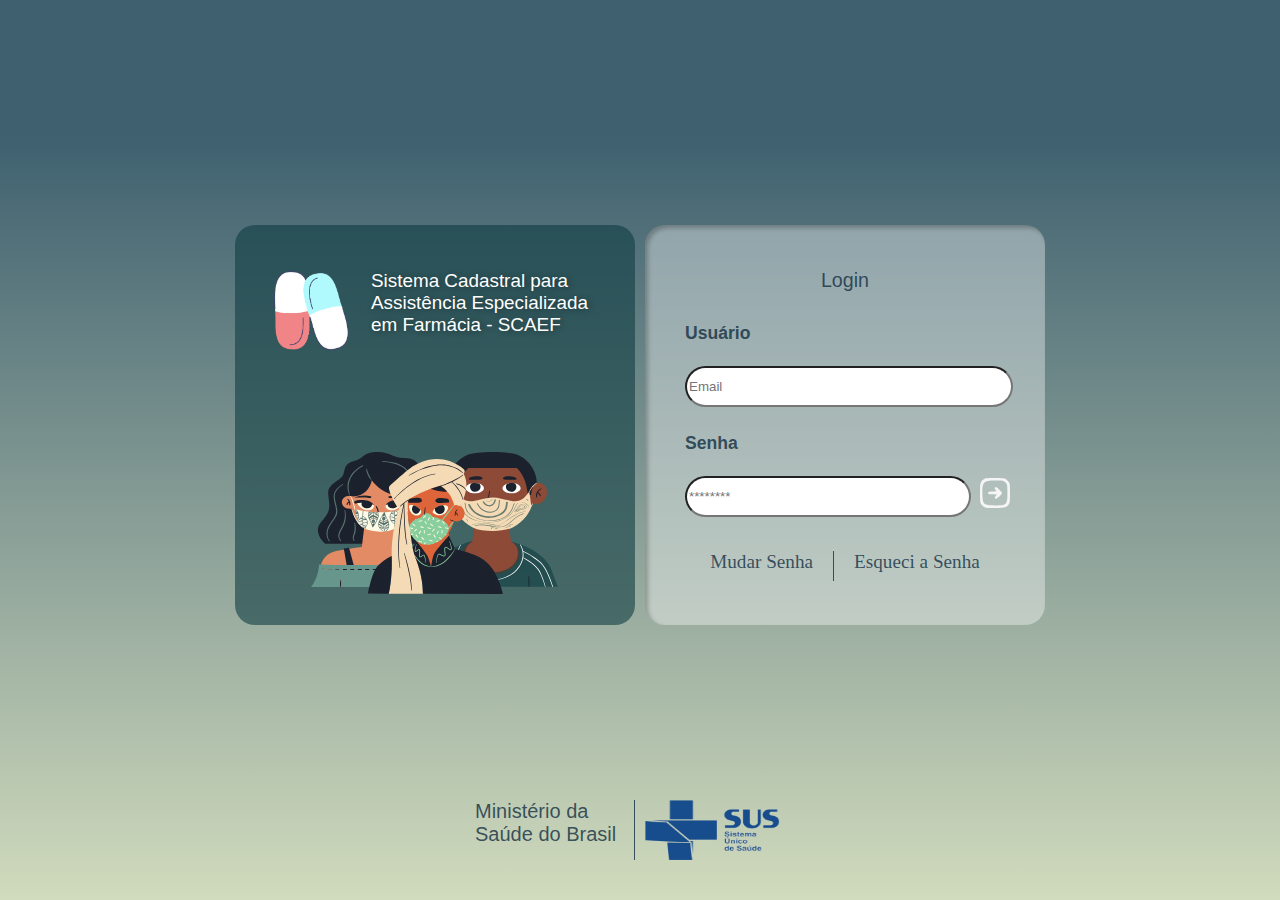
==== commit 562c2481: "Merge branch 'template_telaInicial'" ====
--- a/index.html
+++ b/index.html
@@ -5,7 +5,7 @@
     <meta http-equiv="X-UA-Compatible" content="IE=edge">
     <meta name="viewport" content="width=device-width, initial-scale=1.0">
     <title>SCAEF</title>
-    <link rel="stylesheet" href="estilo/estilo_telalogin.css">
+    <link rel="stylesheet" href="estilo/telalogin.css">
     
     <!--link de acesso ao bootstrap via CDN-->
     <link href="https://cdn.jsdelivr.net/npm/bootstrap@5.1.0/dist/css/bootstrap.min.css" rel="stylesheet" integrity="sha384-KyZXEAg3QhqLMpG8r+8fhAXLRk2vvoC2f3B09zVXn8CA5QIVfZOJ3BCsw2P0p/We" crossorigin="anonymous">  
--- a/estilo/telalogin.css
+++ b/estilo/telalogin.css
@@ -0,0 +1,241 @@
+@charset "UTF-8";
+
+:root{
+  --cor-fonte: #112e42cc;
+}
+
+* { /* configuração global*/
+  height: 100%;
+  margin: 0;
+}
+
+input:focus::placeholder {
+  color: transparent;
+}
+
+body { /* configuração de cor de fundo do site*/
+  background-image: linear-gradient(to bottom, #3E606F 15%, #D1DBBD);
+  background-attachment: fixed;
+}
+
+p{
+  font-family: Arial, Helvetica, sans-serif;
+  font-size: 1em;
+  color: var(--cor-fonte);
+}
+
+  /*id's das tags da body*/
+
+#mainbody { /*responsável por fazer com que as caixas fiquem ajustadas, sendo o contêiner pai*/
+  display: flex;
+  flex-flow: row nowrap;
+  align-items: center;
+  justify-content: center;
+}
+
+#footerbody{
+  display: flex;
+  flex-flow: row nowrap;
+  align-items: flex-start;
+  justify-content: center;
+  position: absolute;
+  width: 100%;
+  height: 100px;
+  bottom: 0;
+  left: 0;
+}
+
+#footerbody > p {
+  font-size: 1.25em;
+  width: 159px;
+  height: 60px;
+  margin-left: -25px;
+}
+
+  /*id's das tags da section*/
+
+#descricao {  /*configuração da caixa de descrição, tamanho, cor e borda*/
+  background-color: #0d3b4096;
+}
+
+#descricao #titulo{
+  display: flex;
+  flex-flow: row nowrap;
+  align-items: flex-start;
+  width: 400px;
+  height: 124px;
+  padding: 45px 0px 0px 30px;
+}
+
+#descricao #titulo > p {
+  color: white;
+  font-size: 1.18em;
+  width: 220px;
+  height: 80px;
+  text-shadow: 1.5px 1.3px 6px #0000006b;
+}
+
+#descricao #titulo #logoscaef{
+  width: 80px;
+  height: 80px;
+  margin-right: 20px;
+  margin-left: 6px;
+}
+
+#descricao #personagens {
+  display: flex;
+  flex-flow: row nowrap;
+  align-items: center;
+  justify-content: center;
+  height: 250px;
+  padding: 0px 15px;
+}
+
+#descricao #personagens #centro{
+  position: absolute;
+  margin-top: 15px;
+}
+
+#telalogin{ /*Responsavel para deixar a caixa de login*/
+  background-color: #ffffff60;
+  box-shadow: inset 3px 3px 4px #00000040
+}
+
+#telalogin #headerlogin {
+  margin-top: 20px;
+  width: 400px;
+  height: 70px;
+}
+
+#telalogin #headerlogin  > p {
+  display: flex;
+  justify-content: center;
+  align-items: center;
+  font-size: 1.23em;
+  color: var(--cor-fonte);
+}
+
+#telalogin #campologin {
+  display: flex;
+  width: 320px;
+  height: 240px;
+  margin: 8px 40px 0px 40px;
+
+}
+
+#telalogin #campologin #formatologin {
+  width: 320px;
+  height: 35px;
+  margin-top: 23px;
+  border-radius: 21px;
+}
+
+#telalogin #campologin #formatologin:nth-last-child(2) {
+  width: 278px;
+  margin-right: 10px;
+}
+
+#telalogin #campologin form input:focus {
+  border-color: #D1DBBD40;
+  box-shadow: 0 0 0 0.25rem #2f313138;
+}
+
+#telalogin #campologin > form > p {
+  font-size: 1.1em;
+  font-weight: bold;
+  height: 20px;
+}
+
+#telalogin #campologin #camposenha{
+  height: 60px;
+  display: flex;
+  flex-wrap: nowrap;
+}
+
+#telalogin #campologin #senhalogin{
+  margin-top: 26px;
+  margin-bottom: 0px;
+}
+
+#telalogin #campologin #botaologin {
+  margin-top: 24px;
+  height: 32px;
+  background-color: transparent;
+  border: none;
+}
+
+#telalogin #campologin #botaologin #botaologinform {
+  width: 30px;
+  margin-left: -7px;
+}
+
+#telalogin #footerlogin {
+  width: 400px;
+  height: 70px;
+  margin-bottom: 10px;
+}
+
+#telalogin #footerlogin > div {
+  display: flex;
+  flex-flow: row nowrap;
+  align-items: center;
+  justify-content: center;
+}
+
+#telalogin #footerlogin > div > a {
+  margin: -15px 0px 50px 0px;
+  height: 30px;
+  font-size: 1.2em;
+  color: var(--cor-fonte);
+  text-decoration: none;
+}
+
+#telalogin #footerlogin > div > a:nth-child(1){
+  padding-right: 20px;
+}
+
+#telalogin #footerlogin > div > a:nth-child(2){
+  padding-left: 20px;
+  border-left: var(--cor-fonte) solid 1.3px;
+}
+
+  /*id's das tags da footer*/
+   
+#footerbody img#sus{ /*tamanho da logo sus*/
+  width: 135px;
+  height: 60px;
+  padding-left: 10px;
+  border-left: var(--cor-fonte) solid 1.9px;
+  }
+  
+  /*Classes da tag section*/
+
+.formatoconteiner{ /*tamanho dos contêiners*/
+  margin-bottom: 50px;
+  width: 400px;
+  height: 400px;
+  border-radius: 20px;
+}
+
+.formatoconteiner:nth-child(1){ /*subclasse para definir a margem de apenas um dos retângulos*/
+  margin-right: 5px;
+}
+
+.formatoconteiner:nth-child(2){
+  margin-left: 5px;
+}
+
+.tamanhosvg{ /*define um tamanho padrão para os vetores*/
+  width: 135px;
+  height: 135px;
+}
+
+.tamanhosvg:nth-child(1){
+  position: absolute;
+  margin-left: -113px;
+}
+
+.tamanhosvg:nth-child(2){
+  position: absolute;
+  margin-left: 110px;
+}